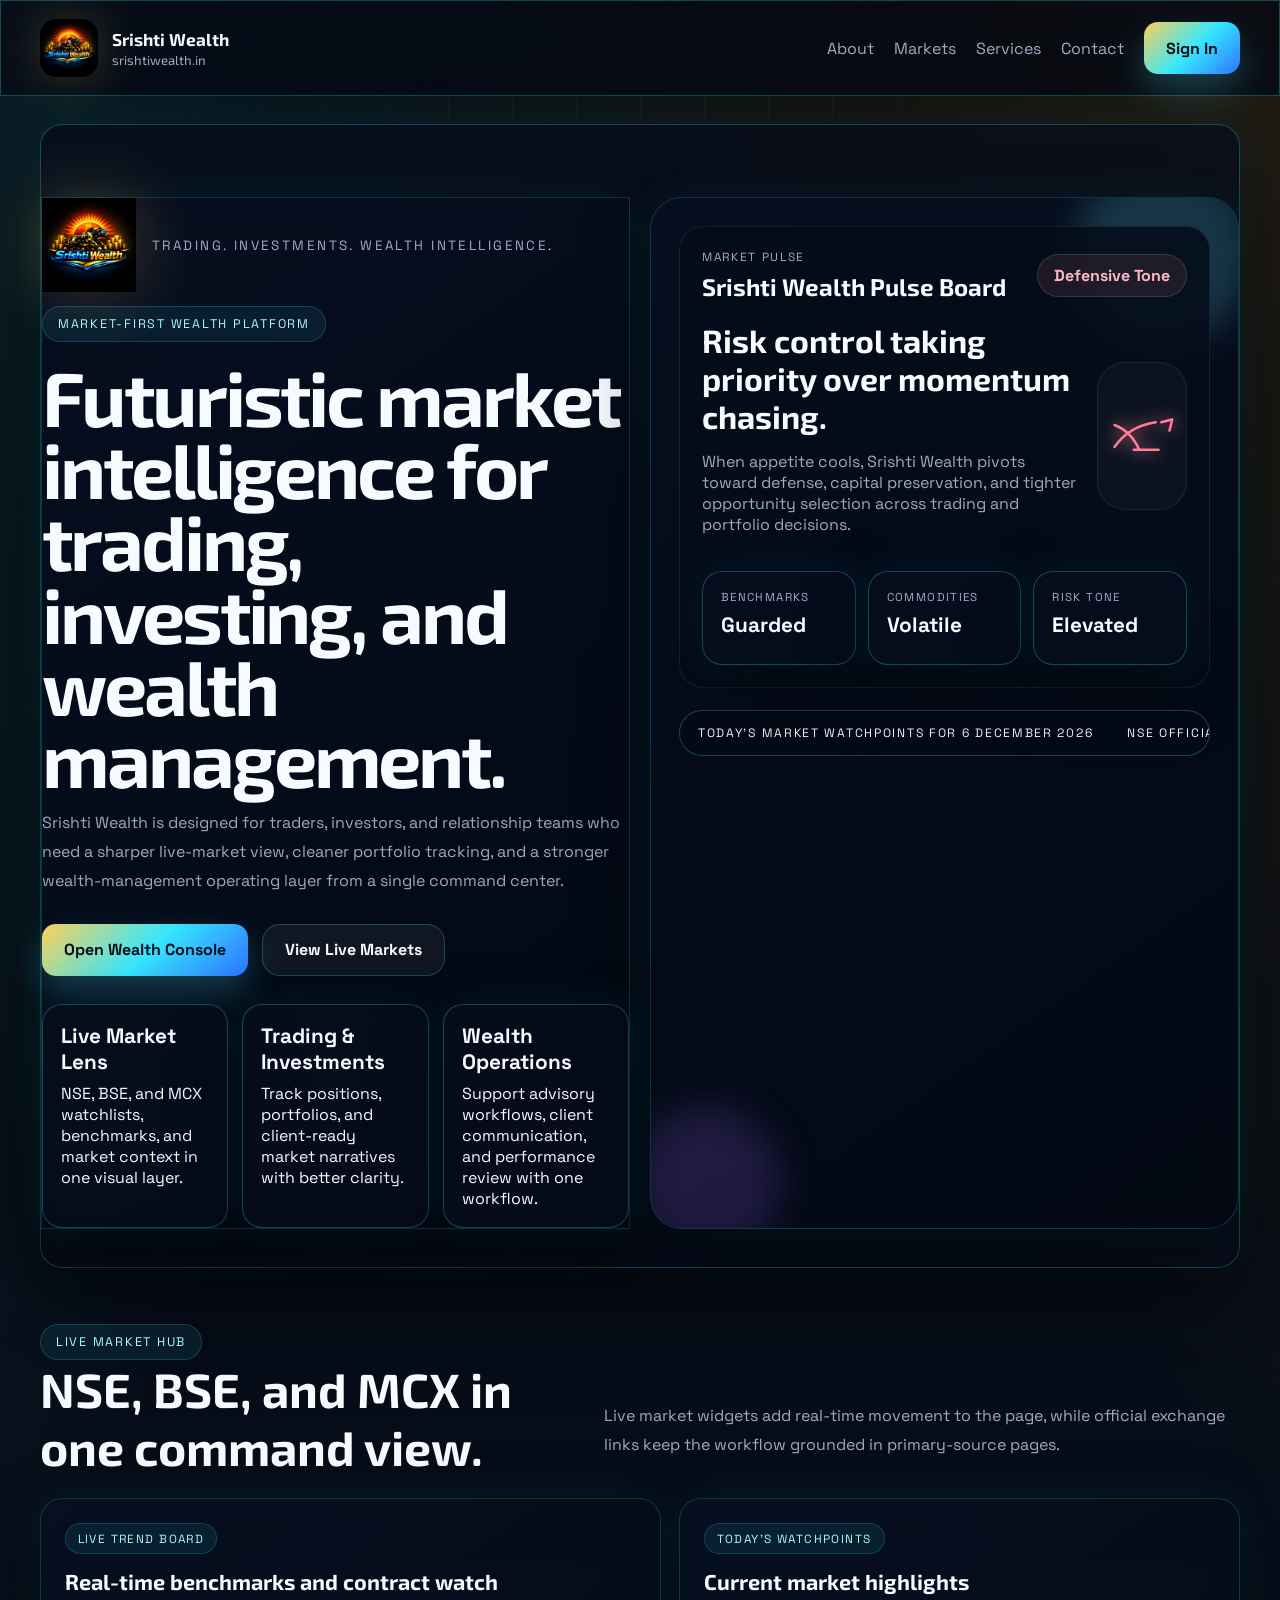
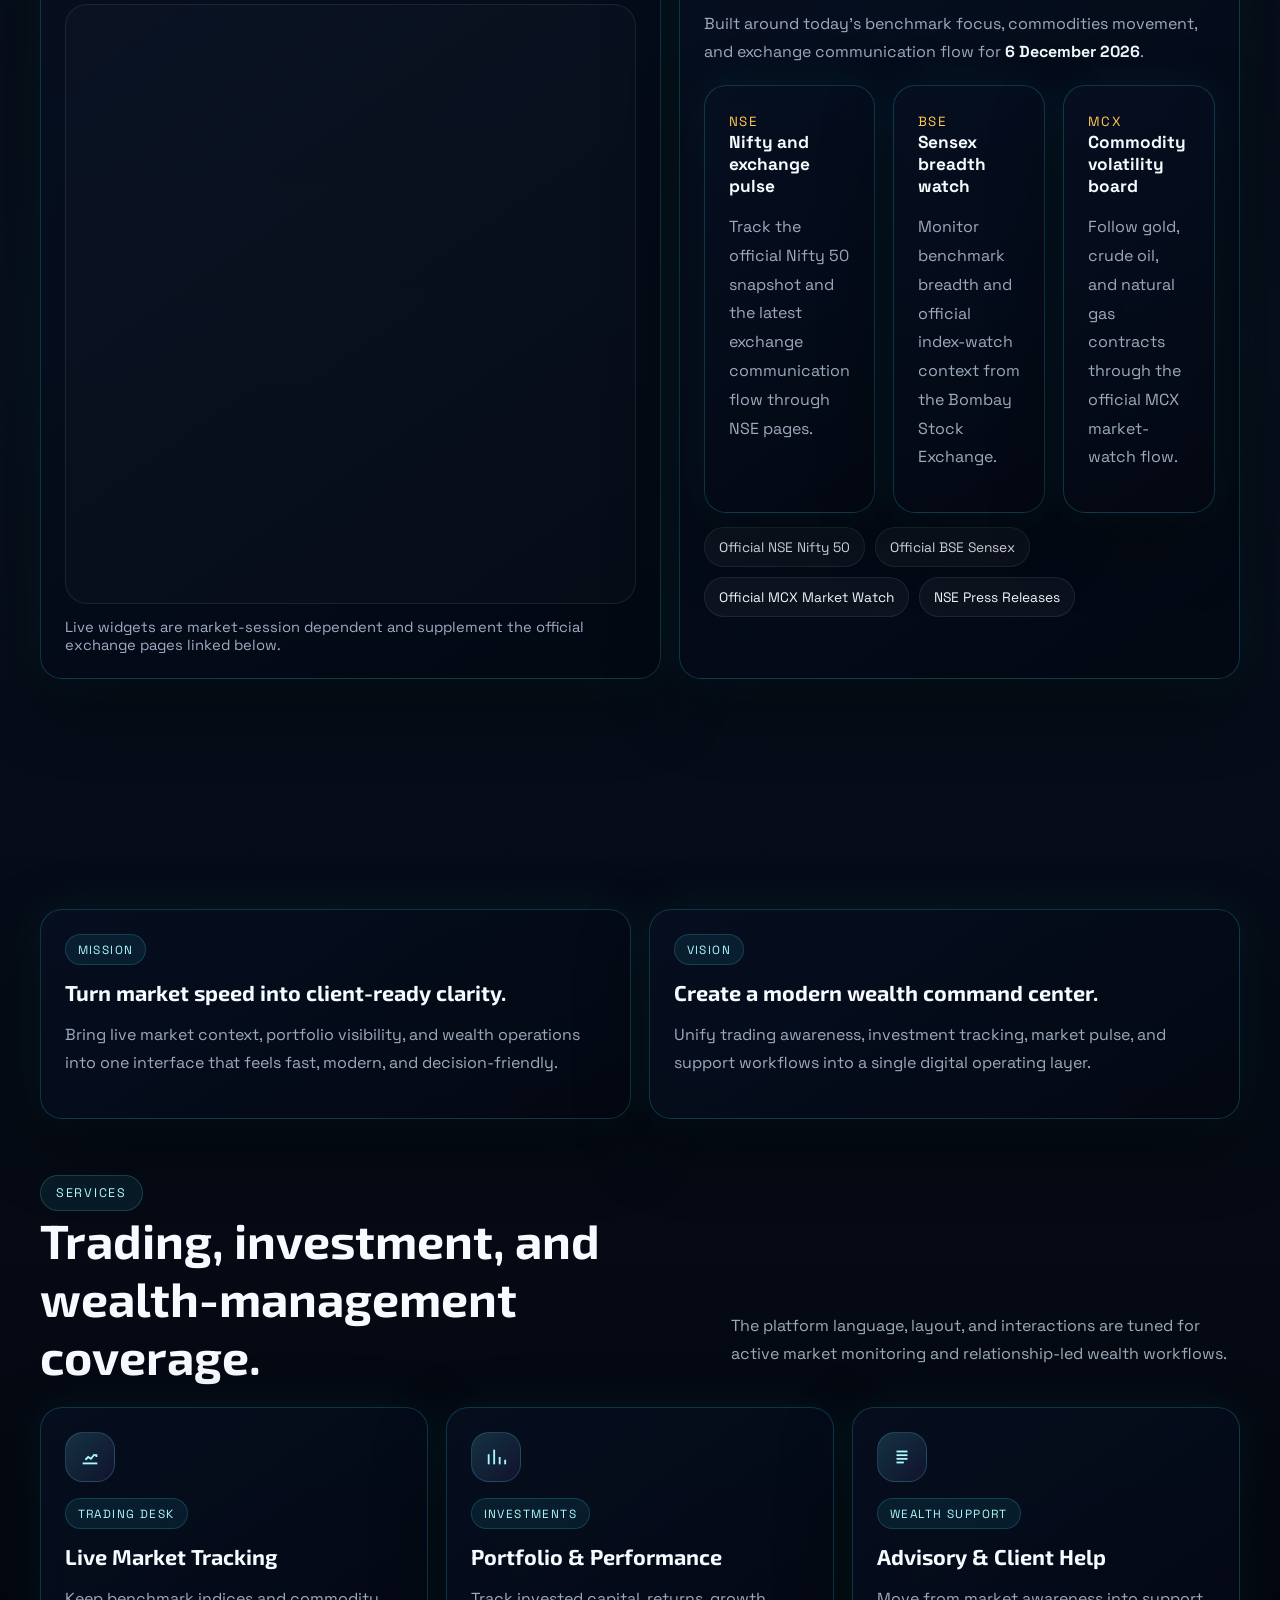
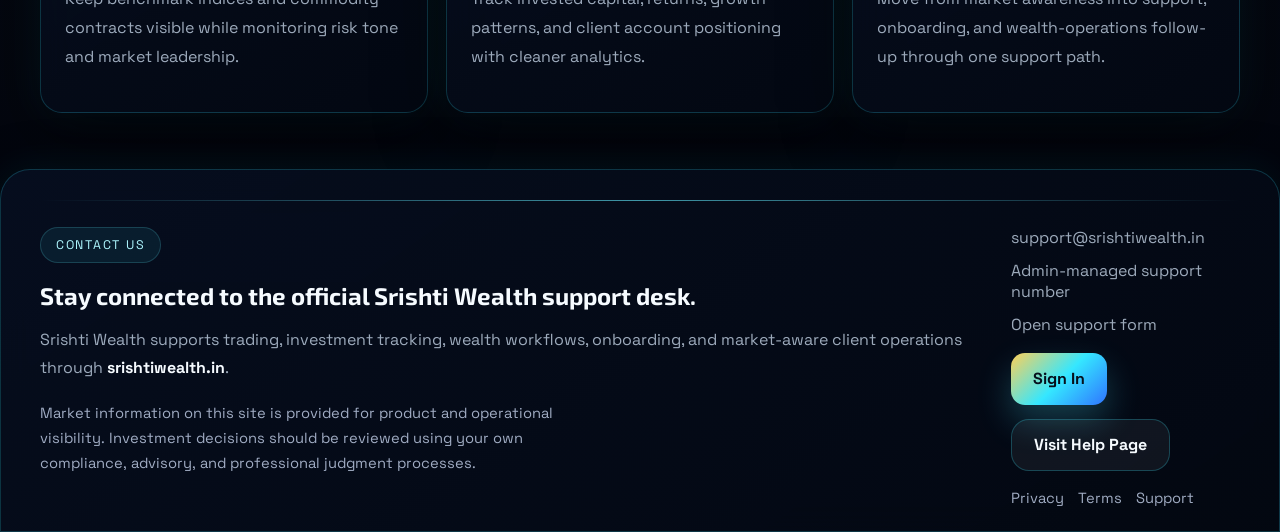
==== index.html @ 876394d6 "Add files via upload" ====
<!DOCTYPE html>
<html lang="en">
<head>
    <meta charset="UTF-8">
    <meta name="viewport" content="width=device-width, initial-scale=1.0">
    <title>Srishti Wealth | Trading, Investments & Live Market Intelligence</title>
    <meta name="description" content="Srishti Wealth brings trading, investment management, portfolio tracking, and live NSE, BSE, and MCX market intelligence into one futuristic wealth platform.">
    <meta name="keywords" content="Srishti Wealth, srishtiwealth.in, trading, investments, wealth management, live market tracking, NSE, BSE, MCX">
    <meta name="author" content="Srishti Wealth">
    <meta name="application-name" content="Srishti Wealth">
    <meta name="apple-mobile-web-app-title" content="Srishti Wealth">
    <meta name="mobile-web-app-capable" content="yes">
    <meta name="apple-mobile-web-app-capable" content="yes">
    <meta name="apple-mobile-web-app-status-bar-style" content="black-translucent">
    <meta name="theme-color" content="#081223">
    <meta name="robots" content="index, follow">
    <link rel="canonical" href="https://srishtiwealth.in/">
    <meta property="og:type" content="website">
    <meta property="og:title" content="Srishti Wealth | Trading, Investments & Live Market Intelligence">
    <meta property="og:description" content="Track live market momentum, manage wealth workflows, and stay close to trading opportunities with Srishti Wealth.">
    <meta property="og:url" content="https://srishtiwealth.in/">
    <meta property="og:site_name" content="Srishti Wealth">
    <meta property="og:image" content="https://srishtiwealth.in/srishti-wealth-logo.png">
    <meta name="twitter:card" content="summary_large_image">
    <meta name="twitter:title" content="Srishti Wealth | Trading, Investments & Live Market Intelligence">
    <meta name="twitter:description" content="A futuristic wealth platform for trading, investing, portfolio visibility, and live market awareness.">
    <meta name="twitter:image" content="https://srishtiwealth.in/srishti-wealth-logo.png">
    <link rel="icon" href="srishti-wealth-logo.png" type="image/png">
    <link rel="apple-touch-icon" href="icons/apple-touch-icon.png">
    <link rel="manifest" href="site.webmanifest">
    <script src="ui-preferences.js"></script>
    <script defer src="live-markets.js"></script>
    <script defer src="pwa.js"></script>
    <link rel="stylesheet" href="quantum-future.css">
    <link rel="preconnect" href="https://fonts.googleapis.com">
    <link rel="preconnect" href="https://fonts.gstatic.com" crossorigin>
    <link href="https://fonts.googleapis.com/css2?family=Exo+2:wght@500;700;800&family=Space+Grotesk:wght@400;500;700&display=swap" rel="stylesheet">
    <style>
        :root { --bg:#030711; --panel:rgba(8,18,36,.78); --panel-2:rgba(5,13,27,.88); --line:rgba(120,235,255,.2); --text:#f4f8ff; --muted:rgba(214,228,255,.74); --cyan:#58eeff; --violet:#8e63ff; --gold:#ffc857; --green:#71ffb5; --red:#ff7d96; --bg-grad-1:radial-gradient(circle at top left, rgba(88,238,255,.2), transparent 30%); --bg-grad-2:radial-gradient(circle at top right, rgba(142,99,255,.22), transparent 26%); --bg-grad-3:linear-gradient(180deg,#020611 0%,#071224 55%,#020611 100%); }
        :root[data-theme="light"] { --bg:#ebf2ff; --panel:rgba(255,255,255,.9); --panel-2:rgba(245,250,255,.95); --line:rgba(39,132,236,.18); --text:#0f2240; --muted:rgba(15,34,64,.72); --cyan:#1fa5ff; --violet:#5f49ff; --gold:#f5a500; --green:#1ea15f; --red:#e35d77; --bg-grad-1:radial-gradient(circle at top left, rgba(31,165,255,.18), transparent 30%); --bg-grad-2:radial-gradient(circle at top right, rgba(95,73,255,.16), transparent 26%); --bg-grad-3:linear-gradient(180deg,#f8fcff 0%,#ebf2ff 55%,#e4ecfb 100%); }
        * { box-sizing:border-box; }
        html { scroll-behavior:smooth; }
        body { margin:0; color:var(--text); font-family:"Space Grotesk",sans-serif; background:var(--bg-grad-1),var(--bg-grad-2),var(--bg-grad-3); }
        body::before { content:""; position:fixed; inset:0; pointer-events:none; background-image:linear-gradient(rgba(255,255,255,.03) 1px, transparent 1px),linear-gradient(90deg, rgba(255,255,255,.03) 1px, transparent 1px); background-size:64px 64px; mask-image:radial-gradient(circle at center, black 42%, transparent 100%); }
        a { color:inherit; text-decoration:none; }
        .shell { width:min(1200px, calc(100% - 48px)); margin:0 auto; }
        .topbar { position:sticky; top:0; z-index:30; background:rgba(5,11,22,.72); backdrop-filter:blur(18px); border-bottom:1px solid rgba(255,255,255,.06); }
        .topbar .shell, .hero, .head, .footer-wrap { display:flex; align-items:center; justify-content:space-between; gap:20px; }
        .topbar .shell { padding:18px 0; }
        .brand { display:flex; align-items:center; gap:14px; font-family:"Exo 2",sans-serif; }
        .brand-logo { width:58px; height:58px; object-fit:contain; filter:drop-shadow(0 0 24px rgba(255,190,80,.24)); }
        .brand-copy strong { display:block; font-size:1.08rem; }
        .brand-copy small { color:var(--muted); font-size:.82rem; }
        .nav { display:flex; align-items:center; gap:20px; color:var(--muted); }
        .nav a:hover { color:var(--text); }
        .signin, .primary, .secondary { display:inline-flex; align-items:center; justify-content:center; min-height:52px; padding:0 22px; border-radius:18px; font-weight:700; transition:.25s ease; }
        .signin, .primary { background:linear-gradient(135deg, var(--cyan), #7d9cff 52%, var(--violet)); color:#04111f; box-shadow:0 16px 36px rgba(99,236,255,.18); }
        .secondary { border:1px solid rgba(255,255,255,.12); background:rgba(255,255,255,.04); }
        .signin:hover, .primary:hover, .secondary:hover, .panel:hover, .service:hover, .market-card:hover { transform:translateY(-4px); }
        .hero { padding:72px 0 38px; align-items:stretch; }
        .copy, .visual, .panel, .service, .market-card, footer { border:1px solid var(--line); background:var(--panel); backdrop-filter:blur(16px); box-shadow:0 0 42px rgba(99,236,255,.08); }
        .copy { flex:1.05; background:none; border:none; box-shadow:none; }
        .hero-brand { display:flex; align-items:center; gap:16px; margin-bottom:14px; }
        .hero-brand img { width:94px; height:94px; object-fit:contain; filter:drop-shadow(0 0 30px rgba(255,190,80,.22)); }
        .hero-brand span { display:block; color:var(--muted); font-size:.84rem; letter-spacing:.18em; text-transform:uppercase; }
        .tag { display:inline-flex; padding:9px 15px; border-radius:999px; background:rgba(99,236,255,.1); border:1px solid rgba(99,236,255,.18); color:#9af7ff; font-size:.78rem; letter-spacing:.14em; text-transform:uppercase; }
        h1, h2, h3 { font-family:"Exo 2",sans-serif; margin:0; }
        h1 { margin-top:18px; font-size:clamp(3rem, 6vw, 5.1rem); line-height:.94; letter-spacing:-.04em; }
        .copy p, .head p, .panel p, .service p, .market-card p, .contact p { color:var(--muted); line-height:1.8; }
        .actions { display:flex; gap:14px; flex-wrap:wrap; margin:28px 0; }
        .stats { display:grid; grid-template-columns:repeat(3,1fr); gap:14px; }
        .stat, .pulse-stat { padding:18px; border-radius:20px; background:rgba(255,255,255,.04); border:1px solid rgba(255,255,255,.08); }
        .stat strong, .pulse-stat strong { display:block; margin-bottom:8px; font-size:1.3rem; }
        .visual { flex:.95; border-radius:32px; padding:28px; position:relative; overflow:hidden; }
        .visual::before, .visual::after { content:""; position:absolute; border-radius:50%; filter:blur(18px); }
        .visual::before { width:180px; height:180px; background:rgba(99,236,255,.18); top:-36px; right:-16px; }
        .visual::after { width:150px; height:150px; background:rgba(154,99,255,.18); bottom:-28px; left:-20px; }
        .pulse-box { position:relative; z-index:1; padding:22px; border-radius:24px; background:var(--panel-2); border:1px solid rgba(255,255,255,.08); }
        .pulse-top, .pulse-core { display:flex; justify-content:space-between; gap:16px; align-items:center; }
        .pulse-label { color:var(--muted); font-size:.74rem; letter-spacing:.14em; text-transform:uppercase; }
        .pulse-badge { min-width:150px; text-align:center; padding:10px 14px; border-radius:999px; font-weight:700; border:1px solid rgba(255,255,255,.12); }
        .pulse-badge.bullish { color:#b9ffd8; background:rgba(113,255,181,.1); }
        .pulse-badge.bearish { color:#ffb8c5; background:rgba(255,125,150,.1); }
        .pulse-icon { width:148px; height:148px; border-radius:28px; display:grid; place-items:center; background:rgba(255,255,255,.03); border:1px solid rgba(255,255,255,.08); }
        .pulse-icon svg { width:88px; height:88px; fill:none; stroke:currentColor; stroke-width:1.8; stroke-linecap:round; stroke-linejoin:round; filter:drop-shadow(0 0 8px currentColor); }
        .pulse-stats { display:grid; grid-template-columns:repeat(3,1fr); gap:12px; margin-top:20px; }
        .pulse-stat small { display:block; margin-bottom:8px; color:var(--muted); font-size:.72rem; letter-spacing:.12em; text-transform:uppercase; }
        .ticker-ribbon { margin-top:22px; overflow:hidden; border-radius:999px; border:1px solid rgba(255,255,255,.08); background:rgba(255,255,255,.03); }
        .ticker-track { display:flex; gap:34px; width:max-content; padding:14px 18px; animation:ticker 28s linear infinite; color:rgba(226,235,255,.82); font-size:.76rem; letter-spacing:.14em; text-transform:uppercase; }
        @keyframes ticker { from { transform:translateX(0); } to { transform:translateX(-50%); } }
        section { padding:28px 0; }
        .head { align-items:end; margin-bottom:22px; }
        .head h2 { font-size:clamp(2rem, 3.8vw, 3rem); }
        .about, .services, .market-grid, .watch-grid { display:grid; gap:18px; }
        .about { grid-template-columns:1fr 1fr; }
        .services { grid-template-columns:repeat(3,1fr); }
        .market-grid { grid-template-columns:1.05fr .95fr; }
        .watch-grid { grid-template-columns:repeat(3,1fr); margin-top:18px; }
        .panel, .service, .market-card { padding:24px; border-radius:24px; transition:.25s ease; }
        .panel span, .service span, .market-card span { display:inline-flex; padding:7px 12px; border-radius:999px; background:rgba(99,236,255,.08); color:#9af7ff; font-size:.74rem; letter-spacing:.12em; text-transform:uppercase; }
        .panel h3, .service h3, .market-card h3 { margin:14px 0 10px; font-size:1.35rem; }
        .service-icon { width:50px; height:50px; border-radius:18px; display:grid; place-items:center; background:linear-gradient(135deg, rgba(99,236,255,.16), rgba(154,99,255,.08)); border:1px solid rgba(99,236,255,.18); margin-bottom:16px; }
        .service-icon svg { width:22px; height:22px; fill:none; stroke:#abfaff; stroke-width:2; }
        .market-links { display:flex; flex-wrap:wrap; gap:10px; margin-top:14px; }
        .market-links a { padding:10px 14px; border-radius:999px; background:rgba(255,255,255,.04); border:1px solid rgba(255,255,255,.08); color:var(--text); font-size:.86rem; }
        .market-board { min-height:540px; }
        .tv-widget-shell { border-radius:22px; overflow:hidden; border:1px solid rgba(255,255,255,.08); background:rgba(255,255,255,.02); }
        .market-note { margin-top:14px; color:var(--muted); font-size:.92rem; }
        .watch-card strong { display:block; font-size:1.08rem; margin-bottom:6px; }
        .watch-card small { color:var(--gold); letter-spacing:.12em; text-transform:uppercase; }
        footer { margin-top:28px; padding:30px 0 24px; border-radius:30px 30px 0 0; background:linear-gradient(180deg, rgba(11,20,38,.92), rgba(5,11,22,.96)); }
        .line { height:1px; margin-bottom:26px; background:linear-gradient(90deg, transparent, rgba(99,236,255,.62), transparent); }
        .footer-wrap { align-items:flex-start; }
        .contact-links { display:grid; gap:12px; color:var(--muted); }
        .contact-links a:hover { color:var(--text); }
        .foot-actions { display:flex; gap:14px; flex-wrap:wrap; margin-top:18px; }
        .legal-links { display:flex; flex-wrap:wrap; gap:14px; margin-top:18px; color:var(--muted); font-size:.92rem; }
        .legal-links a:hover { color:var(--text); }
        .footer-note { margin-top:18px; max-width:540px; color:var(--muted); font-size:.92rem; line-height:1.7; }
        .reveal { opacity:0; transform:translateY(24px); transition:opacity .7s ease, transform .7s ease; }
        .reveal.visible { opacity:1; transform:translateY(0); }
        @media (max-width: 1080px) { .hero, .about, .services, .market-grid, .watch-grid, .footer-wrap { display:grid; grid-template-columns:1fr; } .head, .topbar .shell { flex-direction:column; align-items:flex-start; } }
        @media (max-width: 760px) { .shell { width:min(100% - 28px, 1200px); } .nav { display:none; } .stats, .pulse-stats { grid-template-columns:1fr; } .pulse-core { flex-direction:column; align-items:flex-start; } }
    </style>
</head>
<body>
    <header class="topbar">
        <div class="shell">
            <a class="brand" href="#top"><img class="brand-logo" src="srishti-wealth-logo.png" alt="Srishti Wealth logo"><div class="brand-copy"><strong>Srishti Wealth</strong><small>srishtiwealth.in</small></div></a>
            <nav class="nav">
                <a href="#about">About</a>
                <a href="#markets">Markets</a>
                <a href="#services">Services</a>
                <a href="#contact">Contact</a>
                <a class="signin" href="signin.html">Sign In</a>
            </nav>
        </div>
    </header>

    <main id="top">
        <section>
            <div class="shell hero">
                <div class="copy reveal">
                    <div class="hero-brand">
                        <img src="srishti-wealth-logo.png" alt="Srishti Wealth brand mark">
                        <span>Trading. Investments. Wealth Intelligence.</span>
                    </div>
                    <span class="tag">Market-first Wealth Platform</span>
                    <h1>Futuristic market intelligence for trading, investing, and wealth management.</h1>
                    <p>Srishti Wealth is designed for traders, investors, and relationship teams who need a sharper live-market view, cleaner portfolio tracking, and a stronger wealth-management operating layer from a single command center.</p>
                    <div class="actions">
                        <a class="primary" href="signin.html">Open Wealth Console</a>
                        <a class="secondary" href="#markets">View Live Markets</a>
                    </div>
                    <div class="stats">
                        <div class="stat"><strong>Live Market Lens</strong><span>NSE, BSE, and MCX watchlists, benchmarks, and market context in one visual layer.</span></div>
                        <div class="stat"><strong>Trading & Investments</strong><span>Track positions, portfolios, and client-ready market narratives with better clarity.</span></div>
                        <div class="stat"><strong>Wealth Operations</strong><span>Support advisory workflows, client communication, and performance review with one workflow.</span></div>
                    </div>
                </div>

                <div class="visual reveal">
                    <div class="pulse-box">
                        <div class="pulse-top">
                            <div>
                                <div class="pulse-label">Market Pulse</div>
                                <h2 style="margin-top:8px;">Srishti Wealth Pulse Board</h2>
                            </div>
                            <div id="pulse-badge" class="pulse-badge bullish">Bullish Bias</div>
                        </div>
                        <div class="pulse-core" style="margin-top:20px;">
                            <div>
                                <h2 id="pulse-title" style="font-size:2rem; margin-bottom:12px;">Momentum expanding across benchmark risk assets.</h2>
                                <p id="pulse-text">Srishti Wealth highlights constructive market tone when benchmark participation broadens, sector strength improves, and commodity leadership remains supportive.</p>
                            </div>
                            <div id="pulse-icon" class="pulse-icon" style="color:var(--green);">
                                <svg viewBox="0 0 64 64"><path d="M10 42c6-12 12-18 22-18 7 0 13 3 22 11"></path><path d="M14 44h8l6-8 8 4 8-12 6 4"></path><path d="M46 22h8v8"></path></svg>
                            </div>
                        </div>
                        <div class="pulse-stats">
                            <div class="pulse-stat"><small>Benchmarks</small><strong id="pulse-bench">Tracking</strong></div>
                            <div class="pulse-stat"><small>Commodities</small><strong id="pulse-commodities">Active</strong></div>
                            <div class="pulse-stat"><small>Risk Tone</small><strong id="pulse-risk">Measured</strong></div>
                        </div>
                    </div>
                    <div class="ticker-ribbon"><div class="ticker-track" id="highlights-track"></div></div>
                </div>
            </div>
        </section>

        <section id="markets">
            <div class="shell">
                <div class="head reveal">
                    <div><span class="tag">Live Market Hub</span><h2>NSE, BSE, and MCX in one command view.</h2></div>
                    <p>Live market widgets add real-time movement to the page, while official exchange links keep the workflow grounded in primary-source pages.</p>
                </div>
                <div class="market-grid">
                    <div class="panel market-board reveal">
                        <span>Live Trend Board</span>
                        <h3>Real-time benchmarks and contract watch</h3>
                        <div class="tv-widget-shell">
                            <div class="tradingview-widget-container" data-live-market-overview></div>
                        </div>
                        <div class="market-note">Live widgets are market-session dependent and supplement the official exchange pages linked below.</div>
                    </div>
                    <div class="panel reveal">
                        <span>Today’s Watchpoints</span>
                        <h3 id="today-watch-title">Current market highlights</h3>
                        <p>Built around today’s benchmark focus, commodities movement, and exchange communication flow for <strong id="market-date">today</strong>.</p>
                        <div class="watch-grid">
                            <div class="market-card watch-card">
                                <small>NSE</small>
                                <strong>Nifty and exchange pulse</strong>
                                <p>Track the official Nifty 50 snapshot and the latest exchange communication flow through NSE pages.</p>
                            </div>
                            <div class="market-card watch-card">
                                <small>BSE</small>
                                <strong>Sensex breadth watch</strong>
                                <p>Monitor benchmark breadth and official index-watch context from the Bombay Stock Exchange.</p>
                            </div>
                            <div class="market-card watch-card">
                                <small>MCX</small>
                                <strong>Commodity volatility board</strong>
                                <p>Follow gold, crude oil, and natural gas contracts through the official MCX market-watch flow.</p>
                            </div>
                        </div>
                        <div class="market-links">
                            <a href="https://www.nseindia.com/products-services/indices-nifty50-index" target="_blank" rel="noopener">Official NSE Nifty 50</a>
                            <a href="https://m.bseindia.com/IndicesView_New.aspx/Sensex.aspx" target="_blank" rel="noopener">Official BSE Sensex</a>
                            <a href="https://www.mcxindia.com/market-data/market-watch" target="_blank" rel="noopener">Official MCX Market Watch</a>
                            <a href="https://www.nseindia.com/resources/exchange-communication-press-releases" target="_blank" rel="noopener">NSE Press Releases</a>
                        </div>
                    </div>
                </div>
            </div>
        </section>

        <section id="about">
            <div class="shell">
                <div class="head reveal">
                    <div><span class="tag">About Srishti Wealth</span><h2>Built for active markets and long-term wealth discipline.</h2></div>
                    <p>Srishti Wealth is positioned around trading visibility, investment decision support, and a stronger wealth-management client workflow.</p>
                </div>
                <div class="about">
                    <div class="panel reveal"><span>Mission</span><h3>Turn market speed into client-ready clarity.</h3><p>Bring live market context, portfolio visibility, and wealth operations into one interface that feels fast, modern, and decision-friendly.</p></div>
                    <div class="panel reveal"><span>Vision</span><h3>Create a modern wealth command center.</h3><p>Unify trading awareness, investment tracking, market pulse, and support workflows into a single digital operating layer.</p></div>
                </div>
            </div>
        </section>

        <section id="services">
            <div class="shell">
                <div class="head reveal">
                    <div><span class="tag">Services</span><h2>Trading, investment, and wealth-management coverage.</h2></div>
                    <p>The platform language, layout, and interactions are tuned for active market monitoring and relationship-led wealth workflows.</p>
                </div>
                <div class="services">
                    <div class="service reveal"><div class="service-icon"><svg viewBox="0 0 24 24"><path d="M4 19h16"></path><path d="M7 15l3-3 3 2 4-5"></path><path d="M17 10h2v2"></path></svg></div><span>Trading Desk</span><h3>Live Market Tracking</h3><p>Keep benchmark indices and commodity contracts visible while monitoring risk tone and market leadership.</p></div>
                    <div class="service reveal"><div class="service-icon"><svg viewBox="0 0 24 24"><path d="M4 20V9"></path><path d="M10 20V4"></path><path d="M16 20v-8"></path><path d="M22 20v-5"></path></svg></div><span>Investments</span><h3>Portfolio & Performance</h3><p>Track invested capital, returns, growth patterns, and client account positioning with cleaner analytics.</p></div>
                    <a class="service reveal" href="support.html"><div class="service-icon"><svg viewBox="0 0 24 24"><path d="M6 18h8"></path><path d="M6 14h12"></path><path d="M6 10h12"></path><path d="M6 6h12"></path></svg></div><span>Wealth Support</span><h3>Advisory & Client Help</h3><p>Move from market awareness into support, onboarding, and wealth-operations follow-up through one support path.</p></a>
                </div>
            </div>
        </section>
    </main>

    <footer id="contact">
        <div class="shell">
            <div class="line"></div>
            <div class="footer-wrap reveal">
                <div class="contact">
                    <span class="tag">Contact Us</span>
                    <h2 style="margin:18px 0 12px;">Stay connected to the official Srishti Wealth support desk.</h2>
                    <p>Srishti Wealth supports trading, investment tracking, wealth workflows, onboarding, and market-aware client operations through <strong>srishtiwealth.in</strong>.</p>
                    <div class="footer-note">Market information on this site is provided for product and operational visibility. Investment decisions should be reviewed using your own compliance, advisory, and professional judgment processes.</div>
                </div>
                <div>
                    <div class="contact-links">
                        <a data-contact-email href="mailto:support@srishtiwealth.in">support@srishtiwealth.in</a>
                        <a data-contact-phone href="#">Admin-managed support number</a>
                        <a href="support.html#help-form">Open support form</a>
                    </div>
                    <div class="foot-actions">
                        <a class="primary" href="signin.html">Sign In</a>
                        <a class="secondary" href="support.html">Visit Help Page</a>
                    </div>
                    <div class="legal-links">
                        <a href="privacy.html">Privacy</a>
                        <a href="terms.html">Terms</a>
                        <a href="support.html">Support</a>
                    </div>
                </div>
            </div>
        </div>
    </footer>

    <script>
        const pulseStates = [
            { mode:"bullish", badge:"Bullish Bias", title:"Momentum expanding across benchmark risk assets.", text:"Srishti Wealth highlights constructive market tone when benchmark participation broadens, sector strength improves, and commodity leadership remains supportive.", bench:"Tracking", commodities:"Active", risk:"Measured", color:"#71ffb5", icon:'<svg viewBox="0 0 64 64"><path d="M10 42c6-12 12-18 22-18 7 0 13 3 22 11"></path><path d="M14 44h8l6-8 8 4 8-12 6 4"></path><path d="M46 22h8v8"></path></svg>' },
            { mode:"bearish", badge:"Defensive Tone", title:"Risk control taking priority over momentum chasing.", text:"When appetite cools, Srishti Wealth pivots toward defense, capital preservation, and tighter opportunity selection across trading and portfolio decisions.", bench:"Guarded", commodities:"Volatile", risk:"Elevated", color:"#ff7d96", icon:'<svg viewBox="0 0 64 64"><path d="M12 24c8 3 14 9 18 18"></path><path d="M12 40c7-10 16-16 30-18"></path><path d="M46 22l8-2-2 8"></path><path d="M26 42h18"></path></svg>' }
        ];
        const scrollingHighlights = [
            "Today's market watchpoints for " + new Date().toLocaleDateString("en-IN", { day:"numeric", month:"long", year:"numeric" }),
            "NSE official pages continue to surface live Nifty benchmark context during market hours",
            "NSE investor-relations announcements list includes the board-meeting outcome dated 5 May 2026",
            "BSE official Sensex index-watch pages remain a core breadth and benchmark reference",
            "MCX Market Watch remains the official source path for gold, crude oil, natural gas, and metals contracts",
            "TradingView market widgets on this page add live movement while official links keep research anchored"
        ];

        let currentPulse = 0;
        function renderPulse() {
            const pulse = pulseStates[currentPulse];
            document.getElementById("pulse-badge").className = `pulse-badge ${pulse.mode}`;
            document.getElementById("pulse-badge").textContent = pulse.badge;
            document.getElementById("pulse-title").textContent = pulse.title;
            document.getElementById("pulse-text").textContent = pulse.text;
            document.getElementById("pulse-bench").textContent = pulse.bench;
            document.getElementById("pulse-commodities").textContent = pulse.commodities;
            document.getElementById("pulse-risk").textContent = pulse.risk;
            const icon = document.getElementById("pulse-icon");
            icon.style.color = pulse.color;
            icon.innerHTML = pulse.icon;
        }

        document.getElementById("market-date").textContent = new Date().toLocaleDateString("en-IN", {
            day: "numeric",
            month: "long",
            year: "numeric"
        });
        document.getElementById("highlights-track").innerHTML = [...scrollingHighlights, ...scrollingHighlights].map((item) => `<span>${item}</span>`).join("");

        renderPulse();
        setInterval(() => {
            currentPulse = (currentPulse + 1) % pulseStates.length;
            renderPulse();
        }, 4800);

        const observer = new IntersectionObserver((entries) => {
            entries.forEach((entry) => {
                if (entry.isIntersecting) {
                    entry.target.classList.add("visible");
                }
            });
        }, { threshold: 0.18 });

        document.querySelectorAll(".reveal").forEach((node) => observer.observe(node));
    </script>
</body>
</html>
---- quantum-future.css ----
:root {
    --q-bg: #03050d;
    --q-bg-2: #090f1f;
    --q-surface: rgba(10, 18, 40, 0.7);
    --q-surface-strong: rgba(8, 15, 32, 0.9);
    --q-border: rgba(119, 245, 255, 0.24);
    --q-border-soft: rgba(119, 245, 255, 0.12);
    --q-text: #f1f7ff;
    --q-muted: rgba(205, 222, 255, 0.74);
    --q-cyan: #57f3ff;
    --q-indigo: #7a86ff;
    --q-violet: #9e63ff;
    --q-success: #6bffb8;
    --q-danger: #ff8ea5;
    --q-shadow: 0 30px 80px rgba(8, 14, 30, 0.5);
}

:root[data-theme="light"] {
    --q-bg: #eef4ff;
    --q-bg-2: #e4ecff;
    --q-surface: rgba(255, 255, 255, 0.78);
    --q-surface-strong: rgba(255, 255, 255, 0.93);
    --q-border: rgba(76, 145, 255, 0.24);
    --q-border-soft: rgba(76, 145, 255, 0.14);
    --q-text: #0f2240;
    --q-muted: rgba(19, 38, 73, 0.68);
    --q-cyan: #129dff;
    --q-indigo: #3f66ff;
    --q-violet: #7d4dff;
    --q-success: #12995f;
    --q-danger: #cf4766;
    --q-shadow: 0 24px 60px rgba(31, 79, 154, 0.16);
}

html,
body {
    background:
        radial-gradient(circle at 12% -10%, rgba(84, 243, 255, 0.23), transparent 34%),
        radial-gradient(circle at 86% 0%, rgba(158, 99, 255, 0.18), transparent 28%),
        linear-gradient(180deg, var(--q-bg) 0%, var(--q-bg-2) 100%) !important;
    color: var(--q-text) !important;
}

body {
    font-family: "Space Grotesk", "Segoe UI", sans-serif !important;
}

body::before {
    content: "";
    position: fixed;
    inset: 0;
    pointer-events: none;
    background-image:
        linear-gradient(rgba(255, 255, 255, 0.04) 1px, transparent 1px),
        linear-gradient(90deg, rgba(255, 255, 255, 0.04) 1px, transparent 1px);
    background-size: 58px 58px;
    mask-image: radial-gradient(circle at center, black 40%, transparent 100%);
}

.container,
.card,
.panel,
.page-header,
.metric,
.chart-container,
.modal-content,
.brand-panel,
.auth-container,
.hero,
.service,
.market-card,
.copy,
.visual,
.stat,
.pulse-stat,
.signal-card,
.settings-row,
.settings-form input,
.settings-form select,
.settings-form textarea {
    border: 1px solid var(--q-border) !important;
    background: var(--q-surface) !important;
    backdrop-filter: blur(16px);
    box-shadow: var(--q-shadow) !important;
}

.sidebar {
    background: linear-gradient(180deg, rgba(7, 15, 35, 0.96) 0%, rgba(4, 11, 25, 0.98) 100%) !important;
    border-right: 1px solid var(--q-border-soft);
}

.sidebar-brand {
    border-bottom: 1px solid var(--q-border) !important;
}

.sidebar-brand-logo {
    width: 74px !important;
    height: 74px !important;
    object-fit: contain;
    filter: drop-shadow(0 0 22px rgba(255, 197, 96, 0.18));
}

.sidebar-menu a {
    border-radius: 0 999px 999px 0;
    margin-right: 10px;
}

.sidebar-menu a:hover,
.sidebar-menu a.active {
    background: linear-gradient(90deg, rgba(87, 243, 255, 0.14), rgba(158, 99, 255, 0.09)) !important;
    color: var(--q-text) !important;
    border-left-color: var(--q-cyan) !important;
}

h1,
h2,
h3,
h4,
strong,
th,
td,
label,
p,
span {
    color: var(--q-text);
}

p,
.page-header p,
.card p,
.toggle-link,
.summary-row,
.settings-value,
.contact-links,
.legal-note {
    color: var(--q-muted) !important;
}

.btn,
button,
.signin,
.primary,
.btn-primary,
.btn-success {
    background: linear-gradient(135deg, var(--q-cyan), var(--q-indigo) 52%, var(--q-violet)) !important;
    color: #05111f !important;
    border: none !important;
    border-radius: 14px !important;
    box-shadow: 0 16px 34px rgba(76, 230, 255, 0.24) !important;
}

.btn-secondary,
.secondary {
    background: rgba(255, 255, 255, 0.06) !important;
    color: var(--q-text) !important;
    border: 1px solid var(--q-border) !important;
}

.btn-danger {
    background: linear-gradient(135deg, var(--q-danger), #ffb06b) !important;
    color: #2d0c16 !important;
}

input,
select,
textarea,
.form-group input,
.form-group select {
    background: rgba(255, 255, 255, 0.04) !important;
    color: var(--q-text) !important;
    border: 1px solid var(--q-border) !important;
    border-radius: 12px !important;
}

input::placeholder,
textarea::placeholder {
    color: var(--q-muted) !important;
}

table,
.investments-table,
.customers-table {
    background: transparent !important;
}

thead {
    background: linear-gradient(135deg, rgba(18, 37, 69, 0.95), rgba(28, 61, 108, 0.95)) !important;
}

tbody tr:hover {
    background: rgba(87, 243, 255, 0.08) !important;
}

.topbar,
.market-ribbon,
.ticker-ribbon,
.market-ribbon-track {
    background: var(--q-surface-strong) !important;
    border: 1px solid var(--q-border) !important;
}

.card,
.panel,
.service,
.market-card,
.metric,
.page-header,
.modal-content,
.hero,
.brand-panel,
.auth-container {
    border-radius: 22px !important;
}

.service:hover,
.market-card:hover,
.card:hover,
.panel:hover,
.metric:hover,
.btn:hover,
button:hover {
    transform: translateY(-3px);
}

/* Srishti Wealth 2026 identity refresh */
:root {
    --q-bg: #03040a;
    --q-bg-2: #07101d;
    --q-surface: rgba(7, 14, 28, 0.76);
    --q-surface-strong: rgba(5, 11, 24, 0.94);
    --q-border: rgba(63, 225, 255, 0.28);
    --q-border-soft: rgba(255, 207, 84, 0.16);
    --q-text: #f6fbff;
    --q-muted: rgba(210, 226, 245, 0.74);
    --q-cyan: #35e7ff;
    --q-blue: #2f74ff;
    --q-violet: #9d4dff;
    --q-gold: #ffd057;
    --q-success: #3effb0;
    --q-danger: #ff5f85;
    --q-shadow: 0 26px 70px rgba(0, 0, 0, 0.48), 0 0 42px rgba(53, 231, 255, 0.08);
}

:root[data-theme="light"] {
    --q-bg: #f4f8ff;
    --q-bg-2: #eaf1ff;
    --q-surface: rgba(255, 255, 255, 0.84);
    --q-surface-strong: rgba(255, 255, 255, 0.96);
    --q-border: rgba(32, 145, 235, 0.24);
    --q-border-soft: rgba(218, 152, 18, 0.2);
    --q-text: #07172b;
    --q-muted: rgba(7, 23, 43, 0.68);
    --q-cyan: #0c9fff;
    --q-blue: #245bdb;
    --q-violet: #7139e8;
    --q-gold: #d99b10;
    --q-success: #078a55;
    --q-danger: #c73c62;
    --q-shadow: 0 24px 58px rgba(24, 74, 138, 0.15);
}

html,
body {
    background:
        linear-gradient(120deg, rgba(53, 231, 255, 0.12), transparent 28%),
        linear-gradient(235deg, rgba(255, 208, 87, 0.12), transparent 28%),
        linear-gradient(180deg, var(--q-bg) 0%, var(--q-bg-2) 52%, #02030a 100%) !important;
}

body::after {
    content: "";
    position: fixed;
    inset: 0;
    pointer-events: none;
    background:
        linear-gradient(90deg, rgba(53, 231, 255, 0.05), transparent 18%, transparent 82%, rgba(255, 208, 87, 0.04)),
        repeating-linear-gradient(90deg, rgba(255, 255, 255, 0.025) 0 1px, transparent 1px 110px);
    opacity: 0.85;
    z-index: -1;
}

.brand-logo,
.brand-panel img,
.auth-brand img,
.support-brand img,
.pwa-overlay-logo,
.pwa-install-button img {
    object-fit: contain;
    filter: drop-shadow(0 0 18px rgba(255, 208, 87, 0.22)) drop-shadow(0 0 28px rgba(53, 231, 255, 0.14));
}

.brand-logo {
    border-radius: 16px;
}

.brand-panel img,
.auth-brand img,
.support-brand img {
    background: linear-gradient(145deg, rgba(255, 255, 255, 0.08), rgba(53, 231, 255, 0.04));
    border: 1px solid rgba(255, 208, 87, 0.18);
}

.topbar {
    background: rgba(3, 8, 18, 0.72) !important;
    border-bottom: 1px solid rgba(53, 231, 255, 0.18);
}

.hero {
    min-height: 82vh;
    align-items: center;
}

.copy,
.visual,
.panel,
.service,
.market-card,
footer {
    background:
        linear-gradient(145deg, rgba(7, 16, 34, 0.82), rgba(3, 8, 18, 0.92)) !important;
    border-color: rgba(53, 231, 255, 0.2) !important;
    box-shadow: var(--q-shadow) !important;
}

.copy::before,
.visual::before,
.panel::before,
.service::before,
.market-card::before {
    background: linear-gradient(90deg, var(--q-cyan), var(--q-gold), var(--q-violet));
}

.tag,
.panel span,
.service span,
.market-card span {
    background: rgba(53, 231, 255, 0.08) !important;
    border: 1px solid rgba(53, 231, 255, 0.18);
    color: #aef7ff !important;
}

.primary,
.signin,
.btn,
button {
    background: linear-gradient(135deg, var(--q-gold), var(--q-cyan) 52%, var(--q-blue)) !important;
    color: #06101c !important;
}

.secondary,
.btn-secondary {
    background: rgba(255, 255, 255, 0.055) !important;
    border: 1px solid rgba(53, 231, 255, 0.24) !important;
    color: var(--q-text) !important;
}

.market-board,
.tv-widget-shell {
    min-height: 600px;
}

.tv-widget-shell {
    border-radius: 18px;
    overflow: hidden;
    border: 1px solid rgba(53, 231, 255, 0.18);
    background: rgba(0, 0, 0, 0.18);
}

.tradingview-widget-container,
.tradingview-widget-container__widget {
    min-height: 560px;
}

.live-market-strip {
    min-height: 74px;
    border: 1px solid rgba(53, 231, 255, 0.18);
    border-radius: 16px;
    overflow: hidden;
    background: rgba(0, 0, 0, 0.18);
}

.live-market-fallback {
    display: grid;
    gap: 10px;
    min-height: 100%;
    place-items: center;
    padding: 24px;
    text-align: center;
    color: var(--q-text);
}

.live-market-fallback.compact {
    grid-template-columns: auto 1fr auto;
    min-height: 74px;
    place-items: center start;
    text-align: left;
}

.live-market-fallback span {
    color: var(--q-muted);
}

.live-market-fallback a {
    display: inline-flex;
    margin: 4px;
    padding: 8px 12px;
    border-radius: 999px;
    border: 1px solid rgba(53, 231, 255, 0.22);
    color: var(--q-text);
}

@media (max-width: 760px) {
    .live-market-fallback.compact {
        grid-template-columns: 1fr;
        text-align: center;
        place-items: center;
    }
}
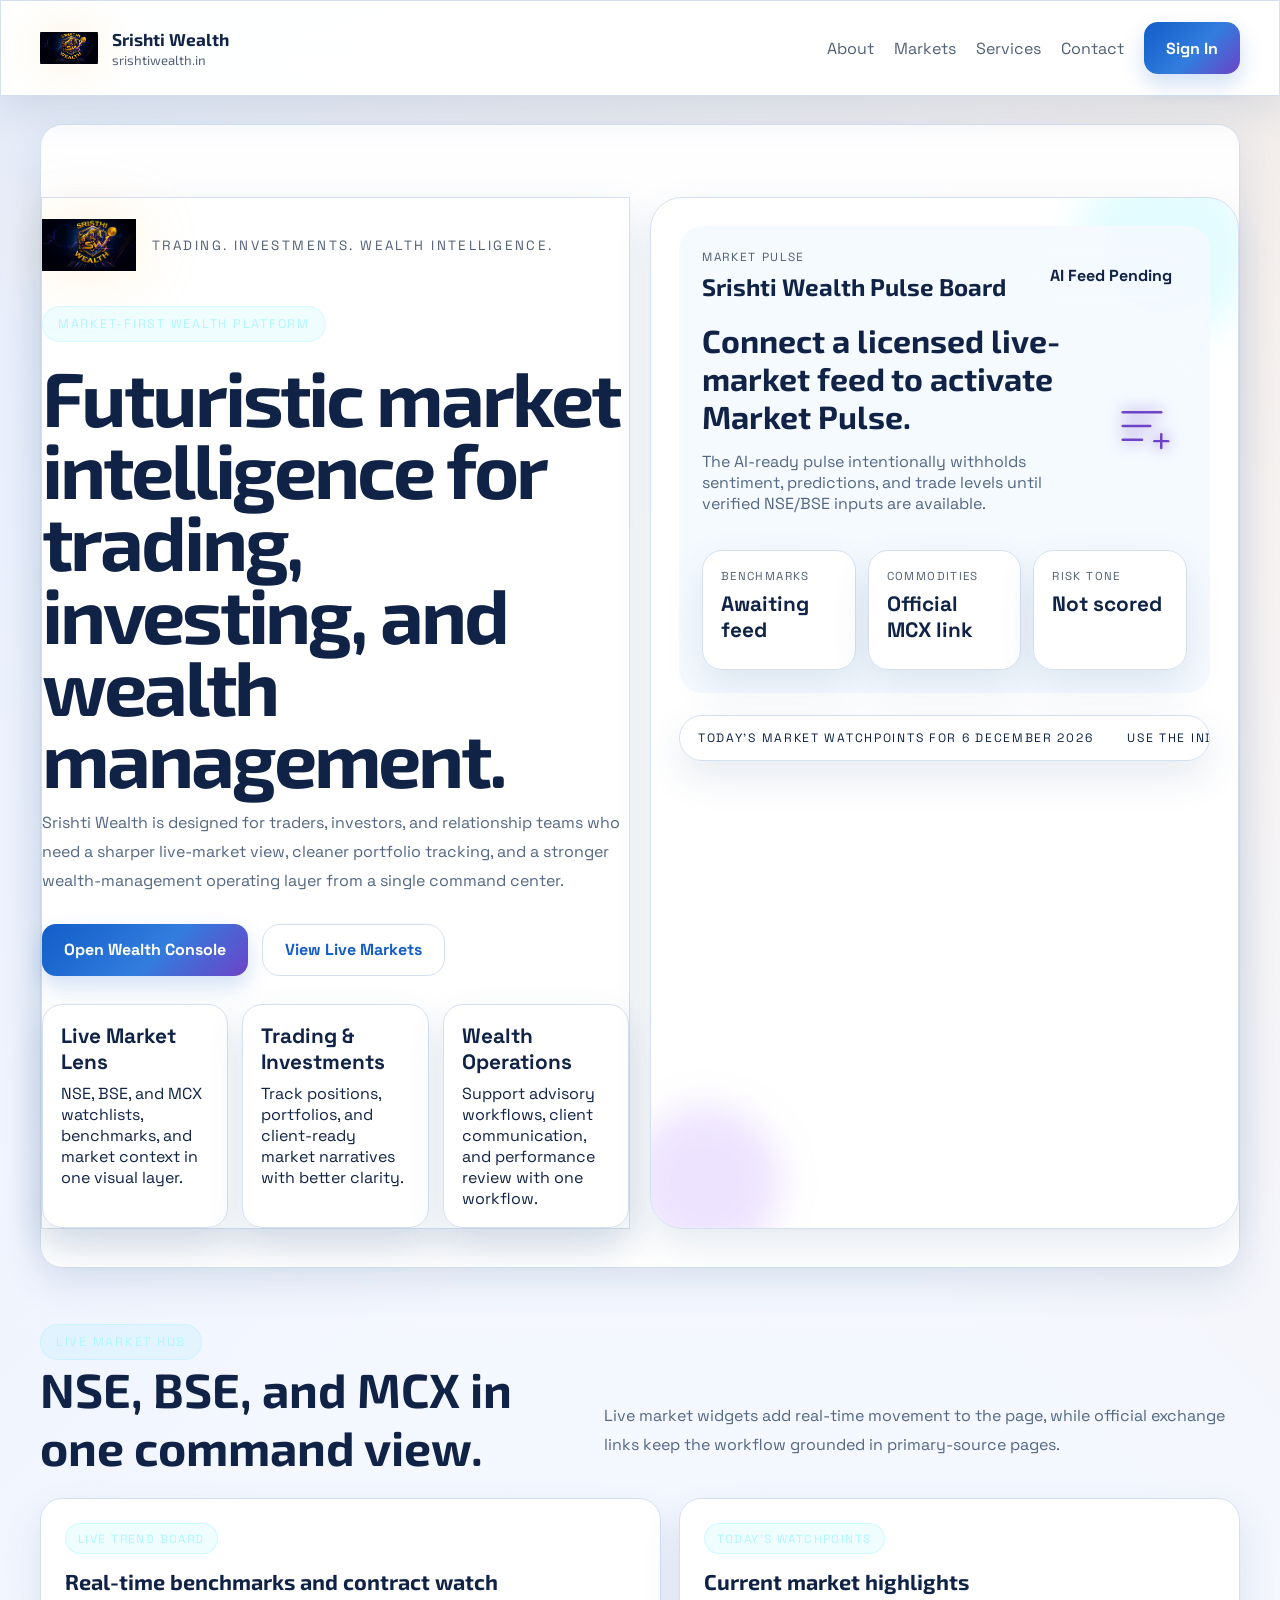
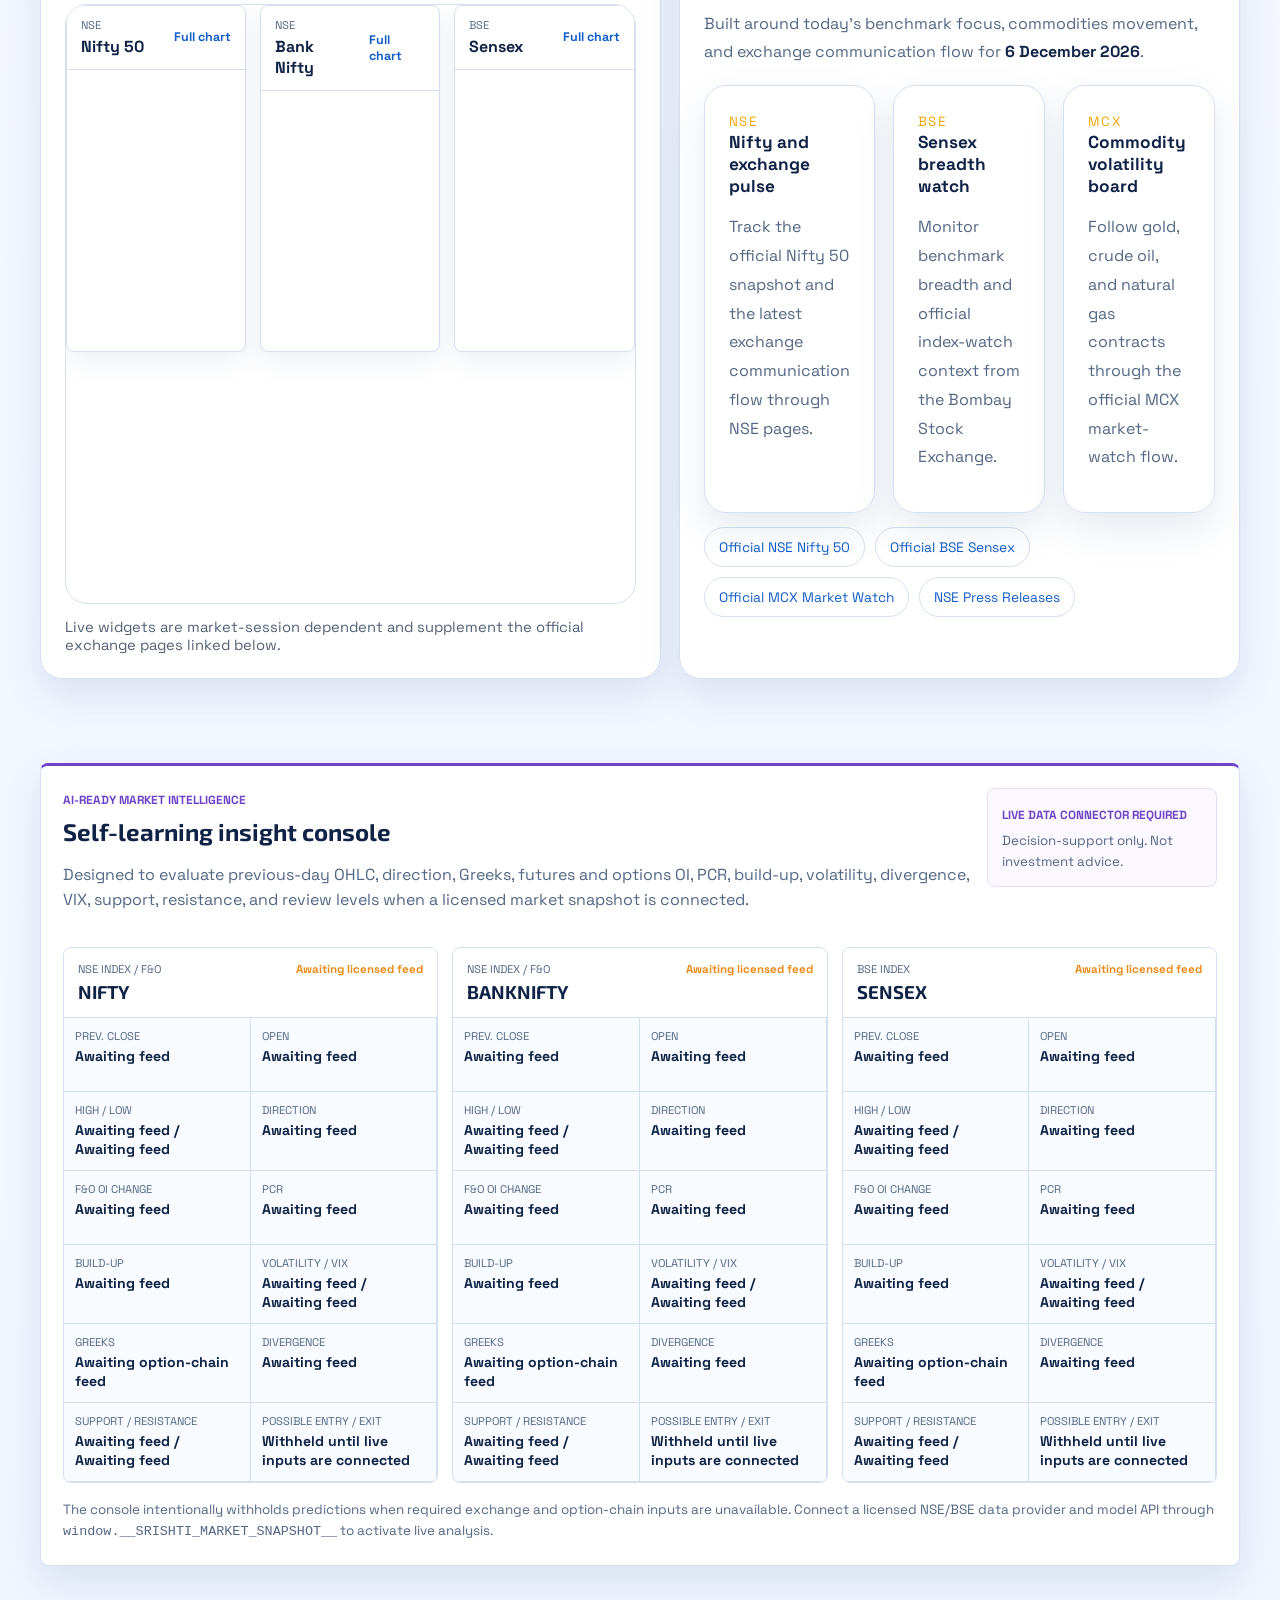
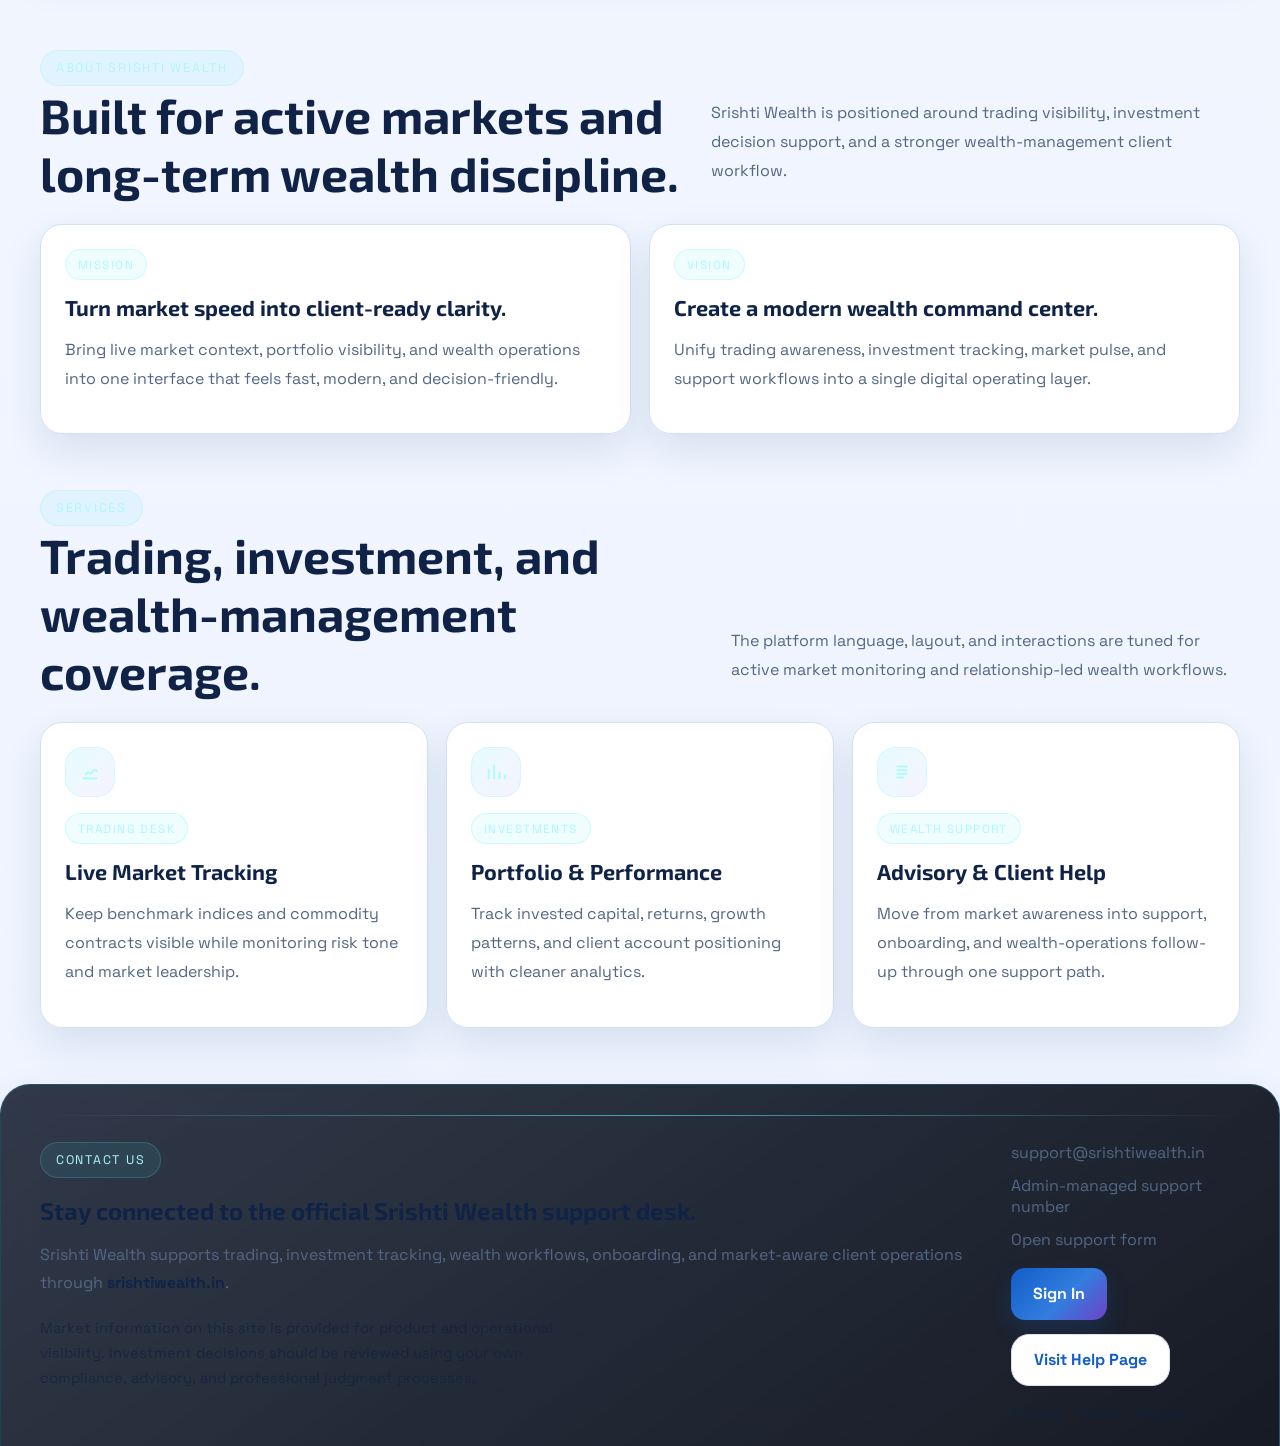
==== commit c09cdfa2: "Add files via upload" ====
--- a/index.html
+++ b/index.html
@@ -12,7 +12,7 @@
     <meta name="mobile-web-app-capable" content="yes">
     <meta name="apple-mobile-web-app-capable" content="yes">
     <meta name="apple-mobile-web-app-status-bar-style" content="black-translucent">
-    <meta name="theme-color" content="#081223">
+    <meta name="theme-color" content="#f7f9ff">
     <meta name="robots" content="index, follow">
     <link rel="canonical" href="https://srishtiwealth.in/">
     <meta property="og:type" content="website">
@@ -30,8 +30,10 @@
     <link rel="manifest" href="site.webmanifest">
     <script src="ui-preferences.js"></script>
     <script defer src="live-markets.js"></script>
+    <script defer src="ai-market-insights.js"></script>
     <script defer src="pwa.js"></script>
     <link rel="stylesheet" href="quantum-future.css">
+    <link rel="stylesheet" href="srishti-light.css">
     <link rel="preconnect" href="https://fonts.googleapis.com">
     <link rel="preconnect" href="https://fonts.gstatic.com" crossorigin>
     <link href="https://fonts.googleapis.com/css2?family=Exo+2:wght@500;700;800&family=Space+Grotesk:wght@400;500;700&display=swap" rel="stylesheet">
@@ -166,21 +168,21 @@
                                 <div class="pulse-label">Market Pulse</div>
                                 <h2 style="margin-top:8px;">Srishti Wealth Pulse Board</h2>
                             </div>
-                            <div id="pulse-badge" class="pulse-badge bullish">Bullish Bias</div>
+                            <div id="pulse-badge" class="pulse-badge">AI Feed Pending</div>
                         </div>
                         <div class="pulse-core" style="margin-top:20px;">
                             <div>
-                                <h2 id="pulse-title" style="font-size:2rem; margin-bottom:12px;">Momentum expanding across benchmark risk assets.</h2>
-                                <p id="pulse-text">Srishti Wealth highlights constructive market tone when benchmark participation broadens, sector strength improves, and commodity leadership remains supportive.</p>
+                                <h2 id="pulse-title" style="font-size:2rem; margin-bottom:12px;">Connect a licensed live-market feed to activate Market Pulse.</h2>
+                                <p id="pulse-text">The AI-ready pulse intentionally withholds sentiment, predictions, and trade levels until verified NSE/BSE inputs are available.</p>
                             </div>
                             <div id="pulse-icon" class="pulse-icon" style="color:var(--green);">
                                 <svg viewBox="0 0 64 64"><path d="M10 42c6-12 12-18 22-18 7 0 13 3 22 11"></path><path d="M14 44h8l6-8 8 4 8-12 6 4"></path><path d="M46 22h8v8"></path></svg>
                             </div>
                         </div>
                         <div class="pulse-stats">
-                            <div class="pulse-stat"><small>Benchmarks</small><strong id="pulse-bench">Tracking</strong></div>
-                            <div class="pulse-stat"><small>Commodities</small><strong id="pulse-commodities">Active</strong></div>
-                            <div class="pulse-stat"><small>Risk Tone</small><strong id="pulse-risk">Measured</strong></div>
+                            <div class="pulse-stat"><small>Benchmarks</small><strong id="pulse-bench">Awaiting feed</strong></div>
+                            <div class="pulse-stat"><small>Commodities</small><strong id="pulse-commodities">Official MCX link</strong></div>
+                            <div class="pulse-stat"><small>Risk Tone</small><strong id="pulse-risk">Not scored</strong></div>
                         </div>
                     </div>
                     <div class="ticker-ribbon"><div class="ticker-track" id="highlights-track"></div></div>
@@ -199,7 +201,7 @@
                         <span>Live Trend Board</span>
                         <h3>Real-time benchmarks and contract watch</h3>
                         <div class="tv-widget-shell">
-                            <div class="tradingview-widget-container" data-live-market-overview></div>
+                            <div class="benchmark-grid" data-live-benchmark-grid></div>
                         </div>
                         <div class="market-note">Live widgets are market-session dependent and supplement the official exchange pages linked below.</div>
                     </div>
@@ -235,6 +237,12 @@
             </div>
         </section>
 
+        <section id="ai-insights">
+            <div class="shell">
+                <div class="ai-market-section reveal" data-ai-market-insights></div>
+            </div>
+        </section>
+
         <section id="about">
             <div class="shell">
                 <div class="head reveal">
@@ -294,33 +302,14 @@
     </footer>
 
     <script>
-        const pulseStates = [
-            { mode:"bullish", badge:"Bullish Bias", title:"Momentum expanding across benchmark risk assets.", text:"Srishti Wealth highlights constructive market tone when benchmark participation broadens, sector strength improves, and commodity leadership remains supportive.", bench:"Tracking", commodities:"Active", risk:"Measured", color:"#71ffb5", icon:'<svg viewBox="0 0 64 64"><path d="M10 42c6-12 12-18 22-18 7 0 13 3 22 11"></path><path d="M14 44h8l6-8 8 4 8-12 6 4"></path><path d="M46 22h8v8"></path></svg>' },
-            { mode:"bearish", badge:"Defensive Tone", title:"Risk control taking priority over momentum chasing.", text:"When appetite cools, Srishti Wealth pivots toward defense, capital preservation, and tighter opportunity selection across trading and portfolio decisions.", bench:"Guarded", commodities:"Volatile", risk:"Elevated", color:"#ff7d96", icon:'<svg viewBox="0 0 64 64"><path d="M12 24c8 3 14 9 18 18"></path><path d="M12 40c7-10 16-16 30-18"></path><path d="M46 22l8-2-2 8"></path><path d="M26 42h18"></path></svg>' }
-        ];
         const scrollingHighlights = [
             "Today's market watchpoints for " + new Date().toLocaleDateString("en-IN", { day:"numeric", month:"long", year:"numeric" }),
-            "NSE official pages continue to surface live Nifty benchmark context during market hours",
-            "NSE investor-relations announcements list includes the board-meeting outcome dated 5 May 2026",
-            "BSE official Sensex index-watch pages remain a core breadth and benchmark reference",
-            "MCX Market Watch remains the official source path for gold, crude oil, natural gas, and metals contracts",
-            "TradingView market widgets on this page add live movement while official links keep research anchored"
+            "Use the independent Nifty 50, Bank Nifty, and Sensex panels for benchmark context",
+            "Review official NSE exchange communications before making session-sensitive decisions",
+            "Use the official BSE Sensex index-watch page as the benchmark breadth reference",
+            "Use MCX Market Watch as the official workflow for gold, crude oil, natural gas, and metals contracts",
+            "AI insight cards withhold predictions until verified market and option-chain inputs are connected"
         ];
-
-        let currentPulse = 0;
-        function renderPulse() {
-            const pulse = pulseStates[currentPulse];
-            document.getElementById("pulse-badge").className = `pulse-badge ${pulse.mode}`;
-            document.getElementById("pulse-badge").textContent = pulse.badge;
-            document.getElementById("pulse-title").textContent = pulse.title;
-            document.getElementById("pulse-text").textContent = pulse.text;
-            document.getElementById("pulse-bench").textContent = pulse.bench;
-            document.getElementById("pulse-commodities").textContent = pulse.commodities;
-            document.getElementById("pulse-risk").textContent = pulse.risk;
-            const icon = document.getElementById("pulse-icon");
-            icon.style.color = pulse.color;
-            icon.innerHTML = pulse.icon;
-        }
 
         document.getElementById("market-date").textContent = new Date().toLocaleDateString("en-IN", {
             day: "numeric",
@@ -328,12 +317,6 @@
             year: "numeric"
         });
         document.getElementById("highlights-track").innerHTML = [...scrollingHighlights, ...scrollingHighlights].map((item) => `<span>${item}</span>`).join("");
-
-        renderPulse();
-        setInterval(() => {
-            currentPulse = (currentPulse + 1) % pulseStates.length;
-            renderPulse();
-        }, 4800);
 
         const observer = new IntersectionObserver((entries) => {
             entries.forEach((entry) => {
--- a/srishti-light.css
+++ b/srishti-light.css
@@ -0,0 +1,371 @@
+:root,
+:root[data-theme="dark"],
+:root[data-theme="light"] {
+    color-scheme: light;
+    --sw-page: #f7f9ff;
+    --sw-page-alt: #eef4ff;
+    --sw-panel: #ffffff;
+    --sw-panel-soft: #f8fbff;
+    --sw-text: #102347;
+    --sw-muted: #536784;
+    --sw-blue: #125dc8;
+    --sw-blue-soft: #dcecff;
+    --sw-gold: #c98a08;
+    --sw-gold-soft: #fff5cf;
+    --sw-saffron: #ed8b18;
+    --sw-violet: #6d43c7;
+    --sw-line: #d4dfef;
+    --sw-success: #11734b;
+    --sw-danger: #b93d5a;
+    --sw-shadow: 0 16px 38px rgba(43, 79, 128, 0.12);
+    --q-bg: var(--sw-page);
+    --q-bg-2: var(--sw-page-alt);
+    --q-surface: rgba(255, 255, 255, 0.94);
+    --q-surface-strong: #ffffff;
+    --q-border: var(--sw-line);
+    --q-border-soft: #e2e9f4;
+    --q-text: var(--sw-text);
+    --q-muted: var(--sw-muted);
+    --q-cyan: var(--sw-blue);
+    --q-blue: var(--sw-blue);
+    --q-indigo: var(--sw-violet);
+    --q-violet: var(--sw-violet);
+    --q-gold: var(--sw-gold);
+    --q-success: var(--sw-success);
+    --q-danger: var(--sw-danger);
+    --q-shadow: var(--sw-shadow);
+    --app-bg: var(--sw-page);
+    --app-surface: #ffffff;
+    --app-surface-2: var(--sw-panel-soft);
+    --app-border: var(--sw-line);
+    --app-text: var(--sw-text);
+    --app-muted: var(--sw-muted);
+    --app-accent: var(--sw-blue);
+    --app-accent-2: var(--sw-gold);
+    --app-accent-3: var(--sw-violet);
+    --app-shadow: var(--sw-shadow);
+    --app-input: #ffffff;
+}
+
+html,
+body {
+    background:
+        linear-gradient(135deg, rgba(18, 93, 200, 0.08), transparent 30%),
+        linear-gradient(225deg, rgba(237, 139, 24, 0.09), transparent 28%),
+        linear-gradient(180deg, var(--sw-page), var(--sw-page-alt)) !important;
+    color: var(--sw-text) !important;
+}
+
+body::before,
+body::after {
+    opacity: 0.35 !important;
+}
+
+.topbar,
+.sidebar,
+.market-ribbon,
+.ticker-ribbon,
+.market-ribbon-track,
+.page-header,
+.card,
+.metric,
+.chart-container,
+.modal-content,
+.panel,
+.service,
+.market-card,
+.copy,
+.visual,
+.brand-panel,
+.auth-container,
+.settings-row {
+    background: rgba(255, 255, 255, 0.96) !important;
+    border-color: var(--sw-line) !important;
+    color: var(--sw-text) !important;
+    box-shadow: var(--sw-shadow) !important;
+}
+
+.sidebar {
+    background: linear-gradient(180deg, #ffffff, #eef5ff) !important;
+    border-right: 1px solid var(--sw-line) !important;
+}
+
+.sidebar-menu a,
+.sidebar-brand-copy p,
+.page-header p,
+.card p,
+.market-ribbon-head span,
+.settings-value,
+.legal-note {
+    color: var(--sw-muted) !important;
+}
+
+.sidebar-menu a:hover,
+.sidebar-menu a.active {
+    background: linear-gradient(90deg, rgba(18, 93, 200, 0.12), rgba(237, 139, 24, 0.1)) !important;
+    border-color: rgba(18, 93, 200, 0.24) !important;
+    color: var(--sw-blue) !important;
+}
+
+h1,
+h2,
+h3,
+h4,
+strong,
+th,
+td,
+label,
+p,
+span,
+.user-info {
+    color: var(--sw-text);
+}
+
+.page-header::before {
+    background: linear-gradient(90deg, var(--sw-blue), var(--sw-gold), var(--sw-saffron), var(--sw-violet)) !important;
+}
+
+.btn,
+button,
+.signin,
+.primary,
+.btn-primary,
+.btn-success {
+    background: linear-gradient(135deg, var(--sw-blue), #327dde 56%, var(--sw-violet)) !important;
+    color: #ffffff !important;
+    box-shadow: 0 10px 22px rgba(18, 93, 200, 0.2) !important;
+}
+
+.secondary,
+.btn-secondary {
+    background: #ffffff !important;
+    border: 1px solid var(--sw-line) !important;
+    color: var(--sw-blue) !important;
+}
+
+input,
+select,
+textarea,
+.form-group input,
+.form-group select {
+    background: #ffffff !important;
+    border: 1px solid var(--sw-line) !important;
+    color: var(--sw-text) !important;
+}
+
+thead,
+.customers-table thead,
+.investments-table thead {
+    background: linear-gradient(135deg, var(--sw-blue), #345fbd) !important;
+}
+
+thead th {
+    color: #ffffff !important;
+}
+
+tbody tr:hover {
+    background: #f3f7ff !important;
+}
+
+.market-ribbon {
+    border-top: 3px solid var(--sw-gold) !important;
+}
+
+.market-ribbon-track {
+    background: #f8fbff !important;
+}
+
+.market-ribbon-marquee {
+    color: var(--sw-blue) !important;
+}
+
+.market-ribbon-links a,
+.market-links a {
+    background: #ffffff !important;
+    border: 1px solid var(--sw-line) !important;
+    color: var(--sw-blue) !important;
+}
+
+.tv-widget-shell,
+.live-market-strip {
+    background: #ffffff !important;
+    border-color: var(--sw-line) !important;
+}
+
+.benchmark-grid {
+    display: grid;
+    gap: 14px;
+    grid-template-columns: repeat(3, minmax(0, 1fr));
+}
+
+.benchmark-widget {
+    overflow: hidden;
+    border: 1px solid var(--sw-line);
+    border-radius: 8px;
+    background: #ffffff;
+    box-shadow: 0 10px 24px rgba(43, 79, 128, 0.08);
+}
+
+.benchmark-widget header {
+    display: flex;
+    align-items: center;
+    justify-content: space-between;
+    gap: 12px;
+    padding: 12px 14px;
+    border-bottom: 1px solid var(--sw-line);
+}
+
+.benchmark-widget small,
+.ai-insight-card small {
+    display: block;
+    margin-bottom: 4px;
+    color: var(--sw-muted);
+    font-size: 0.7rem;
+    text-transform: uppercase;
+}
+
+.benchmark-widget a {
+    color: var(--sw-blue);
+    font-size: 0.78rem;
+    font-weight: 700;
+}
+
+.benchmark-widget-frame {
+    min-height: 260px;
+}
+
+.benchmark-fallback {
+    display: grid;
+    gap: 10px;
+    min-height: 260px;
+    place-content: center;
+    padding: 18px;
+    color: var(--sw-muted);
+    text-align: center;
+}
+
+.benchmark-fallback a {
+    color: var(--sw-blue);
+}
+
+.ai-market-section {
+    margin: 28px 0;
+    padding: 22px;
+    border: 1px solid var(--sw-line);
+    border-top: 3px solid var(--sw-violet);
+    border-radius: 8px;
+    background: #ffffff;
+    box-shadow: var(--sw-shadow);
+}
+
+.ai-insight-heading {
+    display: flex;
+    align-items: flex-start;
+    justify-content: space-between;
+    gap: 18px;
+    margin-bottom: 18px;
+}
+
+.ai-insight-heading span,
+.ai-insight-status strong {
+    color: var(--sw-violet) !important;
+    font-size: 0.74rem;
+    font-weight: 700;
+    text-transform: uppercase;
+}
+
+.ai-insight-heading h2 {
+    margin: 8px 0;
+}
+
+.ai-insight-heading p,
+.ai-insight-note,
+.ai-insight-status small {
+    color: var(--sw-muted) !important;
+    line-height: 1.6;
+}
+
+.ai-insight-status {
+    min-width: 230px;
+    padding: 14px;
+    border: 1px solid #eadcf8;
+    border-radius: 8px;
+    background: #fbf8ff;
+}
+
+.ai-insight-status small {
+    display: block;
+    margin-top: 6px;
+}
+
+.ai-insight-cards {
+    display: grid;
+    gap: 14px;
+    grid-template-columns: repeat(3, minmax(0, 1fr));
+}
+
+.ai-insight-card {
+    border: 1px solid var(--sw-line);
+    border-radius: 8px;
+    background: var(--sw-panel-soft);
+    overflow: hidden;
+}
+
+.ai-insight-card header {
+    display: flex;
+    justify-content: space-between;
+    gap: 12px;
+    padding: 14px;
+    border-bottom: 1px solid var(--sw-line);
+    background: #ffffff;
+}
+
+.ai-insight-card header h3 {
+    margin: 0;
+}
+
+.ai-insight-card header span {
+    color: var(--sw-saffron) !important;
+    font-size: 0.72rem;
+    font-weight: 700;
+}
+
+.ai-insight-grid {
+    display: grid;
+    grid-template-columns: repeat(2, minmax(0, 1fr));
+}
+
+.ai-insight-grid div {
+    min-height: 74px;
+    padding: 11px;
+    border-bottom: 1px solid var(--sw-line);
+    border-right: 1px solid var(--sw-line);
+}
+
+.ai-insight-grid strong {
+    display: block;
+    font-size: 0.88rem;
+    line-height: 1.35;
+}
+
+.ai-insight-note {
+    margin: 16px 0 0;
+    font-size: 0.84rem;
+}
+
+@media (max-width: 1100px) {
+    .benchmark-grid,
+    .ai-insight-cards {
+        grid-template-columns: 1fr;
+    }
+}
+
+@media (max-width: 720px) {
+    .ai-insight-heading {
+        display: grid;
+    }
+
+    .ai-insight-status {
+        min-width: 0;
+    }
+}
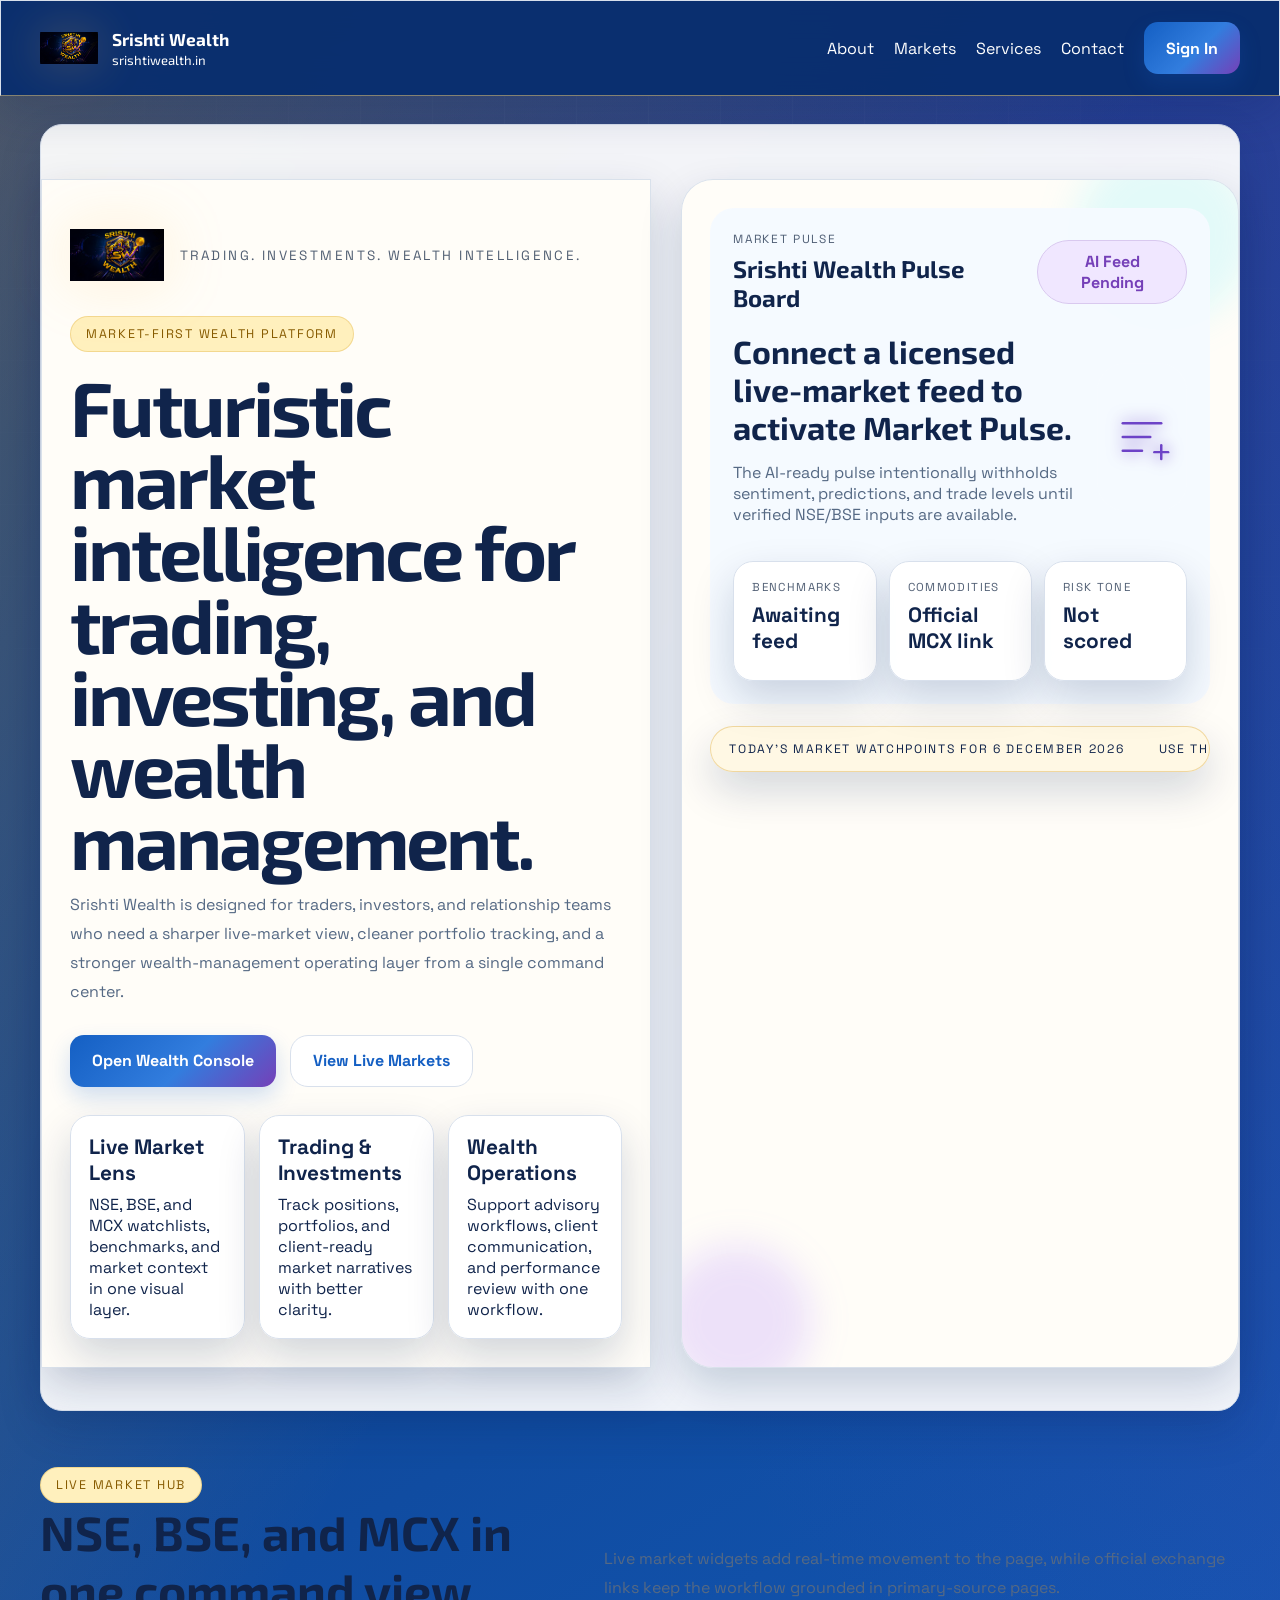
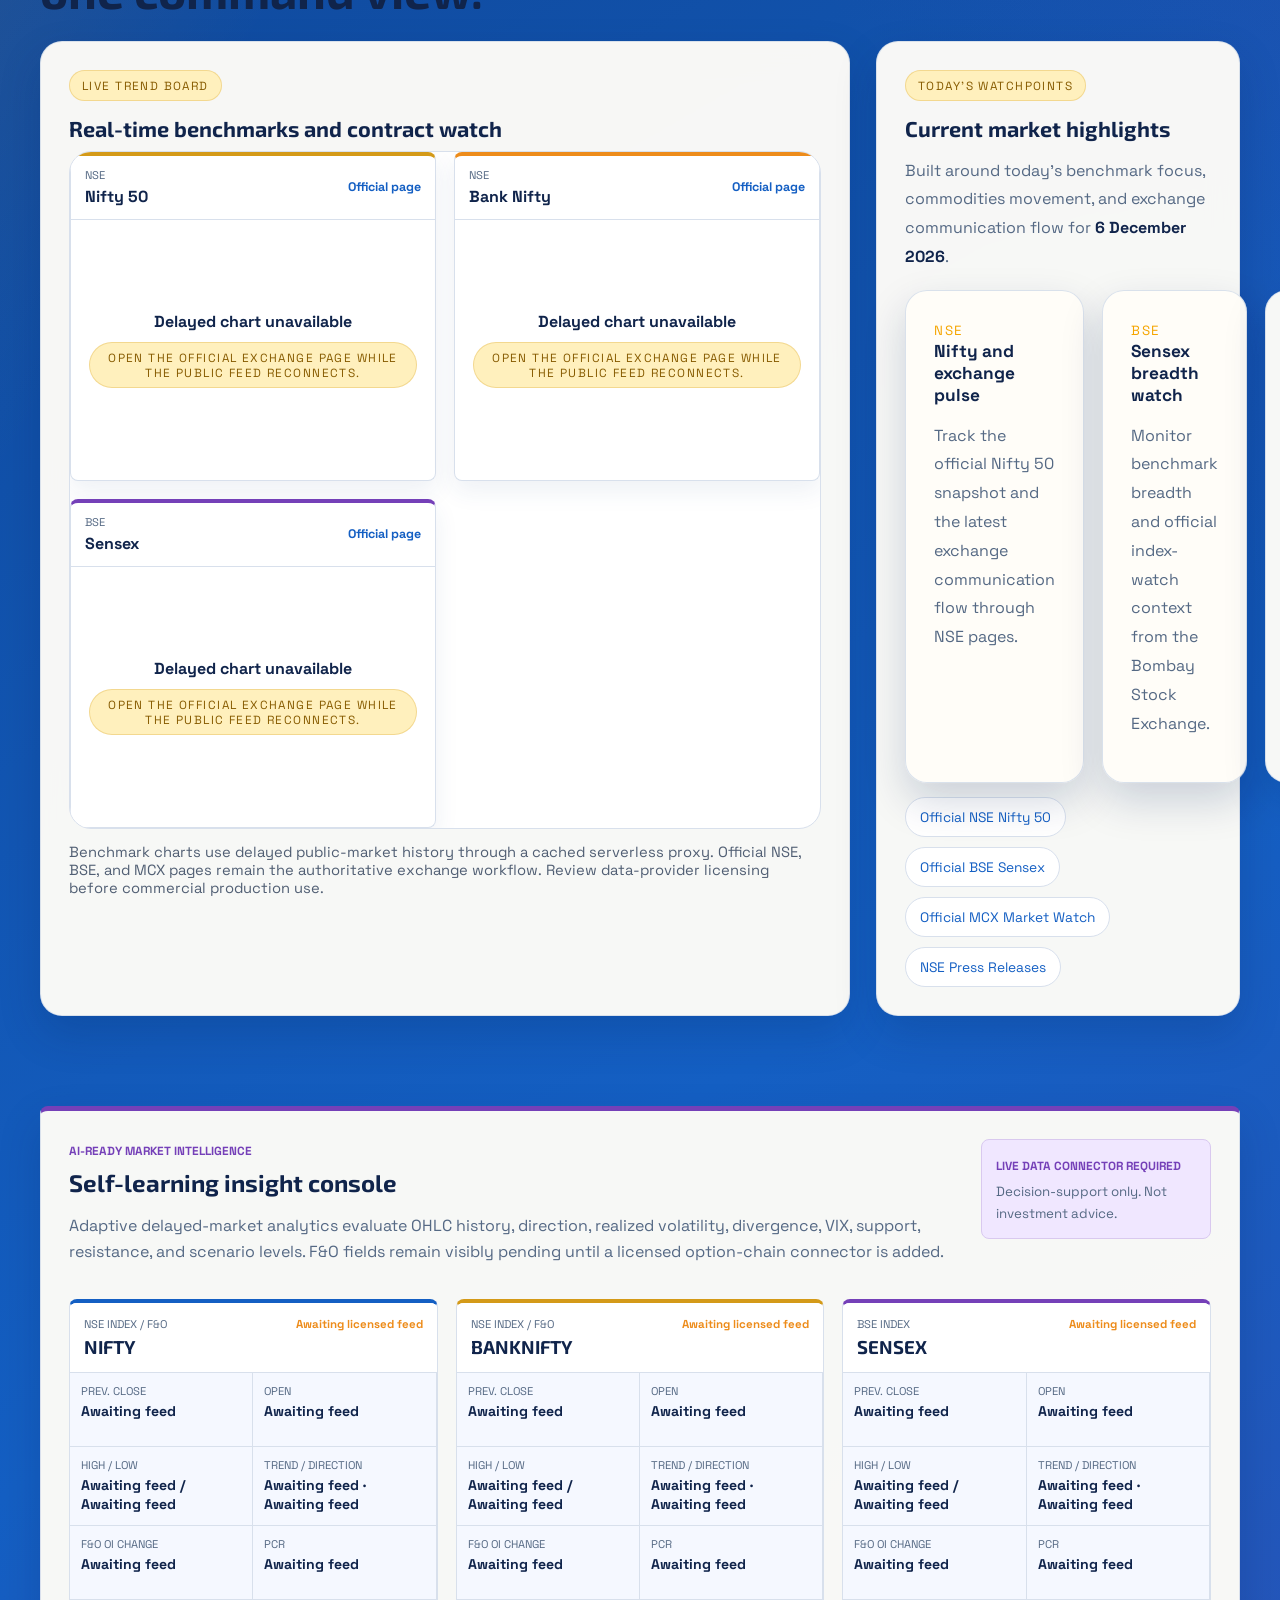
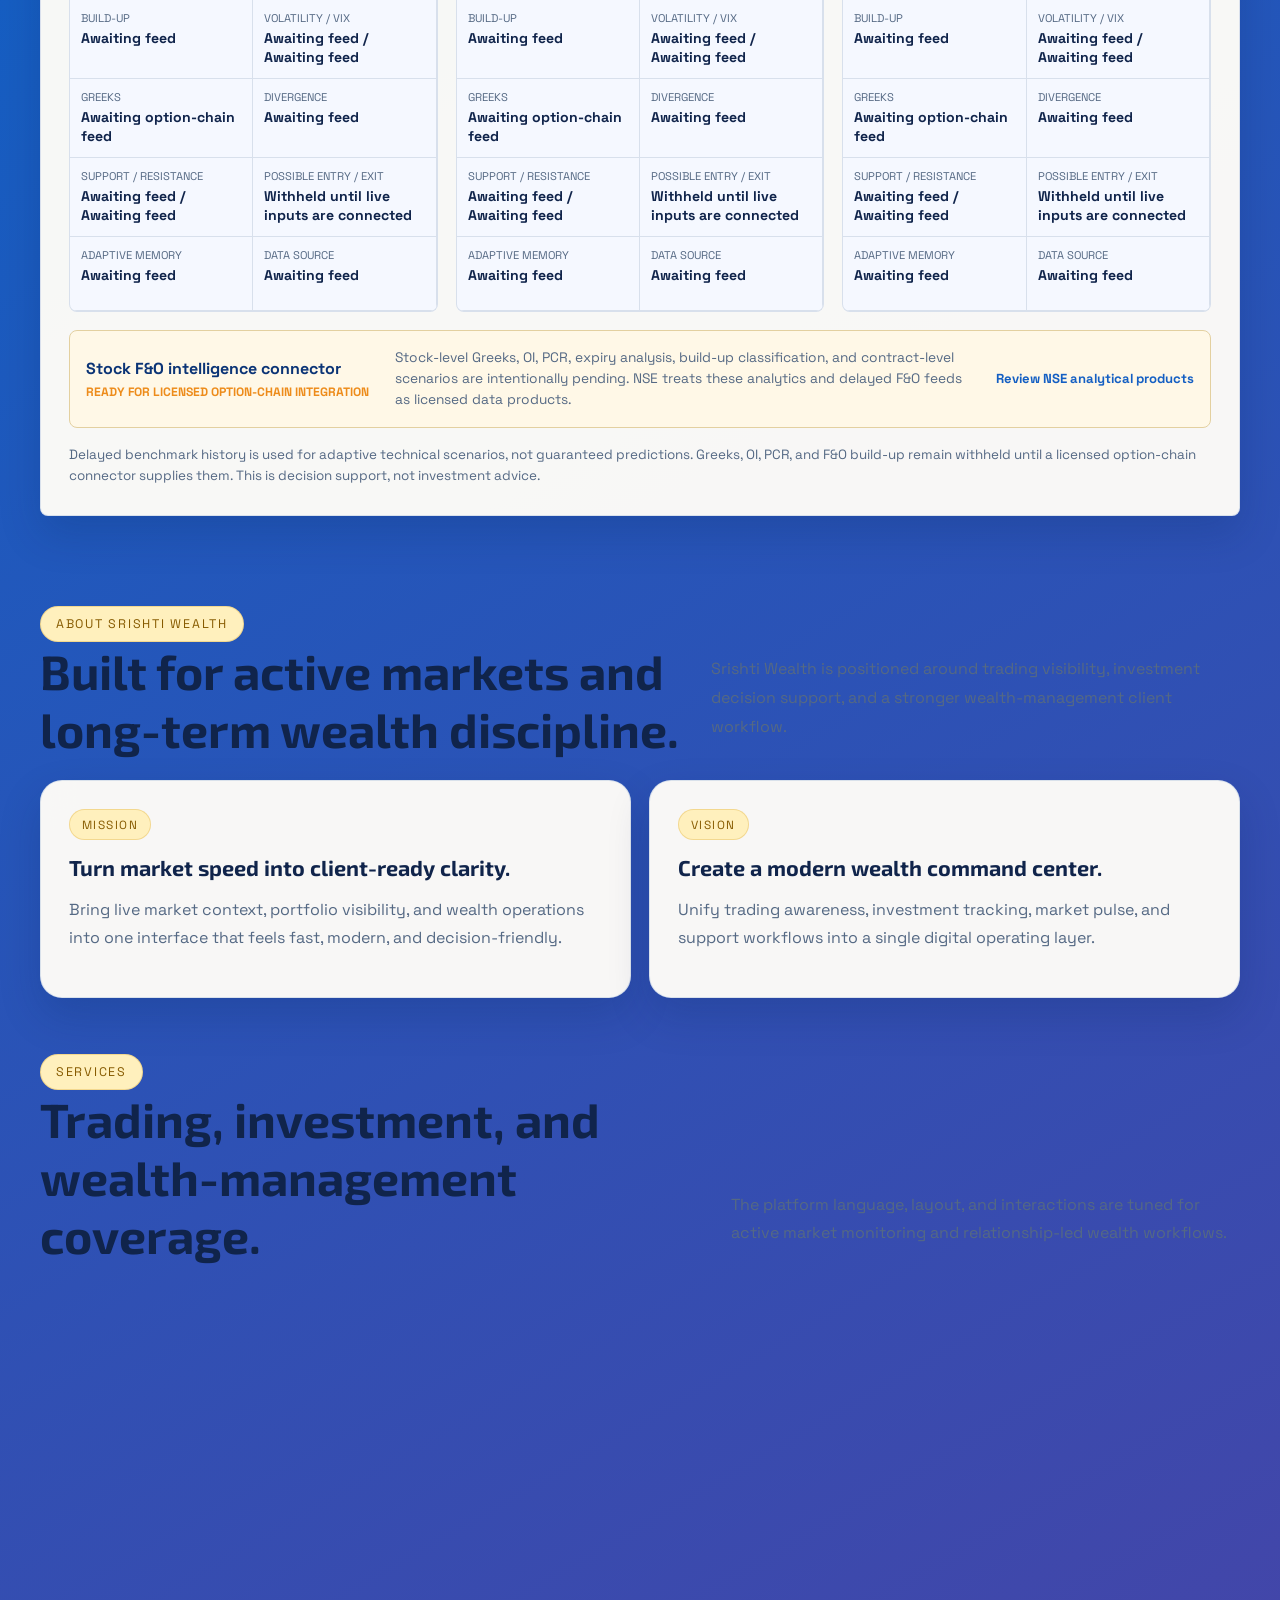
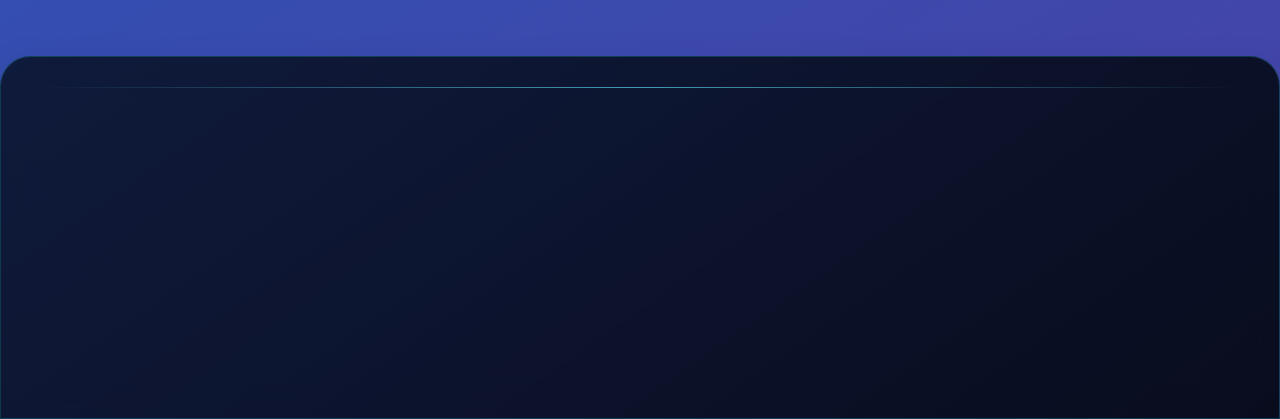
==== commit 8d223415: "Add files via upload" ====
--- a/index.html
+++ b/index.html
@@ -203,7 +203,7 @@
                         <div class="tv-widget-shell">
                             <div class="benchmark-grid" data-live-benchmark-grid></div>
                         </div>
-                        <div class="market-note">Live widgets are market-session dependent and supplement the official exchange pages linked below.</div>
+                        <div class="market-note">Benchmark charts use delayed public-market history through a cached serverless proxy. Official NSE, BSE, and MCX pages remain the authoritative exchange workflow. Review data-provider licensing before commercial production use.</div>
                     </div>
                     <div class="panel reveal">
                         <span>Today’s Watchpoints</span>
--- a/srishti-light.css
+++ b/srishti-light.css
@@ -195,7 +195,7 @@
 .benchmark-grid {
     display: grid;
     gap: 14px;
-    grid-template-columns: repeat(3, minmax(0, 1fr));
+    grid-template-columns: repeat(auto-fit, minmax(270px, 1fr));
 }
 
 .benchmark-widget {
@@ -301,7 +301,7 @@
 .ai-insight-cards {
     display: grid;
     gap: 14px;
-    grid-template-columns: repeat(3, minmax(0, 1fr));
+    grid-template-columns: repeat(auto-fit, minmax(320px, 1fr));
 }
 
 .ai-insight-card {
@@ -353,6 +353,46 @@
     font-size: 0.84rem;
 }
 
+.fno-connector-status {
+    display: grid;
+    grid-template-columns: minmax(220px, 0.75fr) minmax(280px, 1.5fr) auto;
+    align-items: center;
+    gap: 16px;
+    margin-top: 18px;
+    padding: 16px;
+    border: 1px solid #e3d0a0;
+    border-radius: 8px;
+    background: #fff8e7;
+}
+
+.fno-connector-status strong {
+    display: block;
+    color: var(--sw-blue-deep) !important;
+}
+
+.fno-connector-status span {
+    display: block;
+    margin-top: 5px;
+    color: var(--sw-saffron) !important;
+    font-size: 0.76rem;
+    font-weight: 700;
+    text-transform: uppercase;
+}
+
+.fno-connector-status p {
+    margin: 0;
+    color: var(--sw-muted) !important;
+    font-size: 0.86rem;
+    line-height: 1.55;
+}
+
+.fno-connector-status a {
+    color: var(--sw-blue);
+    font-size: 0.82rem;
+    font-weight: 700;
+    text-decoration: none;
+}
+
 @media (max-width: 1100px) {
     .benchmark-grid,
     .ai-insight-cards {
@@ -368,4 +408,339 @@
     .ai-insight-status {
         min-width: 0;
     }
-}
+
+    .fno-connector-status {
+        grid-template-columns: 1fr;
+    }
+}
+
+/* Balanced Srishti Wealth spectrum */
+:root,
+:root[data-theme="dark"],
+:root[data-theme="light"] {
+    --sw-page: #123d82;
+    --sw-page-alt: #1d58a7;
+    --sw-panel: #fffdf8;
+    --sw-panel-soft: #f5f8ff;
+    --sw-text: #10244b;
+    --sw-muted: #556984;
+    --sw-blue: #145fc3;
+    --sw-blue-deep: #0b3476;
+    --sw-gold: #d49a18;
+    --sw-gold-soft: #fff0bd;
+    --sw-saffron: #ed8c1b;
+    --sw-violet: #7540b8;
+    --sw-violet-soft: #f0e7ff;
+    --sw-line: #d8e0ec;
+    --sw-shadow: 0 18px 42px rgba(5, 34, 82, 0.18);
+}
+
+html,
+body {
+    background:
+        linear-gradient(120deg, rgba(255, 184, 55, 0.26), transparent 28%),
+        linear-gradient(235deg, rgba(117, 64, 184, 0.28), transparent 32%),
+        linear-gradient(150deg, #0b3476 0%, #145fc3 52%, #4a42a5 100%) !important;
+}
+
+body::before {
+    background-image:
+        linear-gradient(rgba(255, 255, 255, 0.08) 1px, transparent 1px),
+        linear-gradient(90deg, rgba(255, 255, 255, 0.08) 1px, transparent 1px) !important;
+    background-size: 72px 72px !important;
+}
+
+.topbar {
+    background: rgba(9, 46, 111, 0.96) !important;
+    border-bottom-color: rgba(255, 213, 116, 0.5) !important;
+}
+
+.topbar a,
+.topbar strong,
+.topbar small {
+    color: #ffffff !important;
+}
+
+.sidebar {
+    background: linear-gradient(180deg, #0c397f, #165aa9 70%, #533c99) !important;
+    border-right-color: rgba(255, 213, 116, 0.45) !important;
+}
+
+.sidebar-brand,
+.sidebar-menu li {
+    border-color: rgba(255, 255, 255, 0.16) !important;
+}
+
+.sidebar-brand h2,
+.sidebar-brand-copy p,
+.sidebar-menu a {
+    color: #ffffff !important;
+}
+
+.sidebar-menu a:hover,
+.sidebar-menu a.active {
+    background: linear-gradient(90deg, rgba(255, 202, 69, 0.3), rgba(255, 255, 255, 0.16)) !important;
+    border-color: rgba(255, 220, 132, 0.74) !important;
+    color: #ffffff !important;
+}
+
+.main-content {
+    padding: 34px !important;
+}
+
+.hero {
+    gap: 30px !important;
+    padding: 54px 0 42px !important;
+}
+
+section {
+    padding: 42px 0;
+}
+
+.copy,
+.visual,
+.panel,
+.service,
+.market-card,
+.page-header,
+.card,
+.metric,
+.chart-container,
+.modal-content,
+.market-ribbon,
+.ai-market-section {
+    background: rgba(255, 253, 248, 0.97) !important;
+    border-color: rgba(216, 224, 236, 0.96) !important;
+    box-shadow: var(--sw-shadow) !important;
+}
+
+.copy,
+.visual,
+.panel,
+.service,
+.market-card {
+    padding: 28px !important;
+}
+
+.market-grid {
+    gap: 26px !important;
+    grid-template-columns: minmax(0, 1.38fr) minmax(320px, 0.62fr) !important;
+}
+
+.market-board,
+.tv-widget-shell {
+    min-height: 0 !important;
+}
+
+.benchmark-grid {
+    gap: 18px;
+}
+
+.benchmark-widget {
+    border-top: 4px solid var(--sw-gold);
+    background: #ffffff;
+    transition: transform 180ms ease, box-shadow 180ms ease;
+}
+
+.benchmark-widget:nth-child(2) {
+    border-top-color: var(--sw-saffron);
+}
+
+.benchmark-widget:nth-child(3) {
+    border-top-color: var(--sw-violet);
+}
+
+.benchmark-widget:hover,
+.ai-insight-card:hover {
+    transform: translateY(-4px);
+    box-shadow: 0 20px 36px rgba(5, 34, 82, 0.16);
+}
+
+.benchmark-quote {
+    display: flex;
+    align-items: baseline;
+    justify-content: space-between;
+    gap: 12px;
+    padding: 18px 14px 4px;
+}
+
+.benchmark-quote strong {
+    color: var(--sw-blue-deep) !important;
+    font-size: 1.55rem;
+}
+
+.benchmark-quote span {
+    color: var(--sw-muted) !important;
+    font-size: 0.85rem;
+    font-weight: 700;
+}
+
+.benchmark-widget.is-positive {
+    color: #137349;
+}
+
+.benchmark-widget.is-negative {
+    color: #b34359;
+}
+
+.benchmark-sparkline {
+    display: block;
+    width: 100%;
+    height: 160px;
+    padding: 18px 12px;
+}
+
+.benchmark-line {
+    fill: none;
+    stroke: currentColor;
+    stroke-linecap: round;
+    stroke-linejoin: round;
+    stroke-width: 5;
+}
+
+.benchmark-widget footer {
+    display: flex;
+    flex-wrap: wrap;
+    gap: 9px 14px;
+    padding: 12px 14px;
+    border-top: 1px solid var(--sw-line);
+    background: #f7f9fd;
+}
+
+.benchmark-widget footer span {
+    color: var(--sw-muted) !important;
+    font-size: 0.76rem;
+    font-weight: 700;
+}
+
+.benchmark-widget footer a {
+    margin-left: auto;
+}
+
+.market-loading {
+    grid-column: 1 / -1;
+    min-height: 260px;
+    display: grid;
+    place-items: center;
+    color: var(--sw-blue);
+    font-weight: 700;
+}
+
+.delayed-market-ticker {
+    display: grid;
+    grid-template-columns: repeat(4, minmax(0, 1fr));
+}
+
+.delayed-market-ticker a {
+    display: grid;
+    gap: 5px;
+    min-height: 70px;
+    padding: 13px 15px;
+    border-right: 1px solid var(--sw-line);
+    background: #ffffff;
+    text-decoration: none;
+}
+
+.delayed-market-ticker strong {
+    color: var(--sw-blue-deep) !important;
+    font-size: 0.82rem;
+}
+
+.delayed-market-ticker span {
+    color: var(--sw-muted) !important;
+    font-size: 0.8rem;
+}
+
+.delayed-market-ticker .is-positive span {
+    color: #137349 !important;
+}
+
+.delayed-market-ticker .is-negative span {
+    color: #b34359 !important;
+}
+
+.ai-market-section {
+    margin: 34px 0 !important;
+    padding: 28px !important;
+    border-top: 5px solid var(--sw-violet) !important;
+}
+
+.ai-insight-cards {
+    gap: 18px;
+}
+
+.ai-insight-card {
+    border-top: 4px solid var(--sw-blue);
+    transition: transform 180ms ease, box-shadow 180ms ease;
+}
+
+.ai-insight-card:nth-child(2) {
+    border-top-color: var(--sw-gold);
+}
+
+.ai-insight-card:nth-child(3) {
+    border-top-color: var(--sw-violet);
+}
+
+.ai-insight-status {
+    background: var(--sw-violet-soft) !important;
+    border-color: #d9c9ef !important;
+}
+
+.tag,
+.panel span,
+.service span,
+.market-card span {
+    background: var(--sw-gold-soft) !important;
+    border-color: rgba(212, 154, 24, 0.28) !important;
+    color: #875b00 !important;
+}
+
+.ticker-ribbon,
+.market-ribbon-track {
+    background: rgba(255, 248, 228, 0.98) !important;
+    border-color: rgba(212, 154, 24, 0.34) !important;
+}
+
+.pulse-badge {
+    color: var(--sw-violet) !important;
+    background: var(--sw-violet-soft) !important;
+    border-color: #d9c9ef !important;
+}
+
+@keyframes swPanelIn {
+    from { opacity: 0; transform: translateY(14px); }
+    to { opacity: 1; transform: translateY(0); }
+}
+
+.page-header,
+.market-ribbon,
+.ai-market-section,
+.content-section.active > .card,
+.benchmark-widget {
+    animation: swPanelIn 420ms ease both;
+}
+
+@media (max-width: 1180px) {
+    .market-grid {
+        grid-template-columns: 1fr !important;
+    }
+
+    .delayed-market-ticker {
+        grid-template-columns: repeat(2, minmax(0, 1fr));
+    }
+}
+
+@media (max-width: 720px) {
+    .main-content {
+        padding: 18px !important;
+    }
+
+    section {
+        padding: 28px 0;
+    }
+
+    .delayed-market-ticker {
+        grid-template-columns: 1fr;
+    }
+}
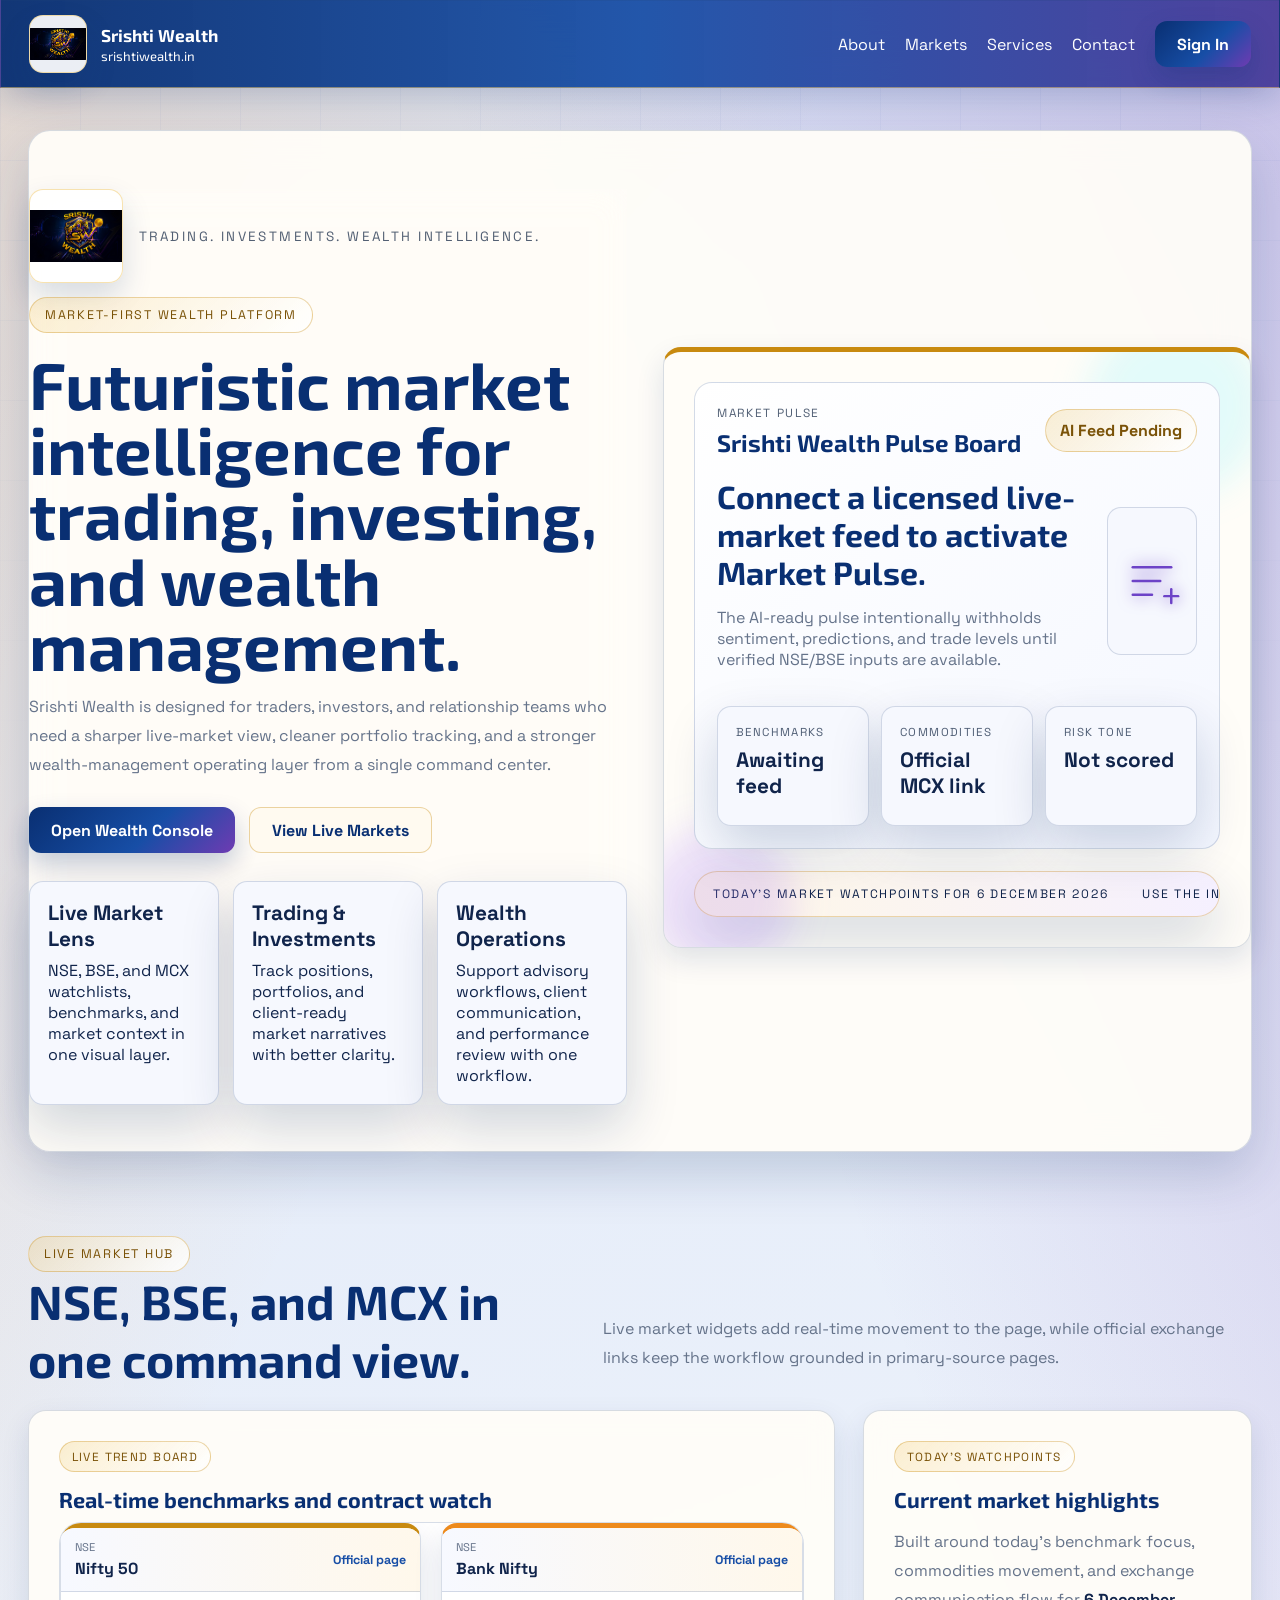
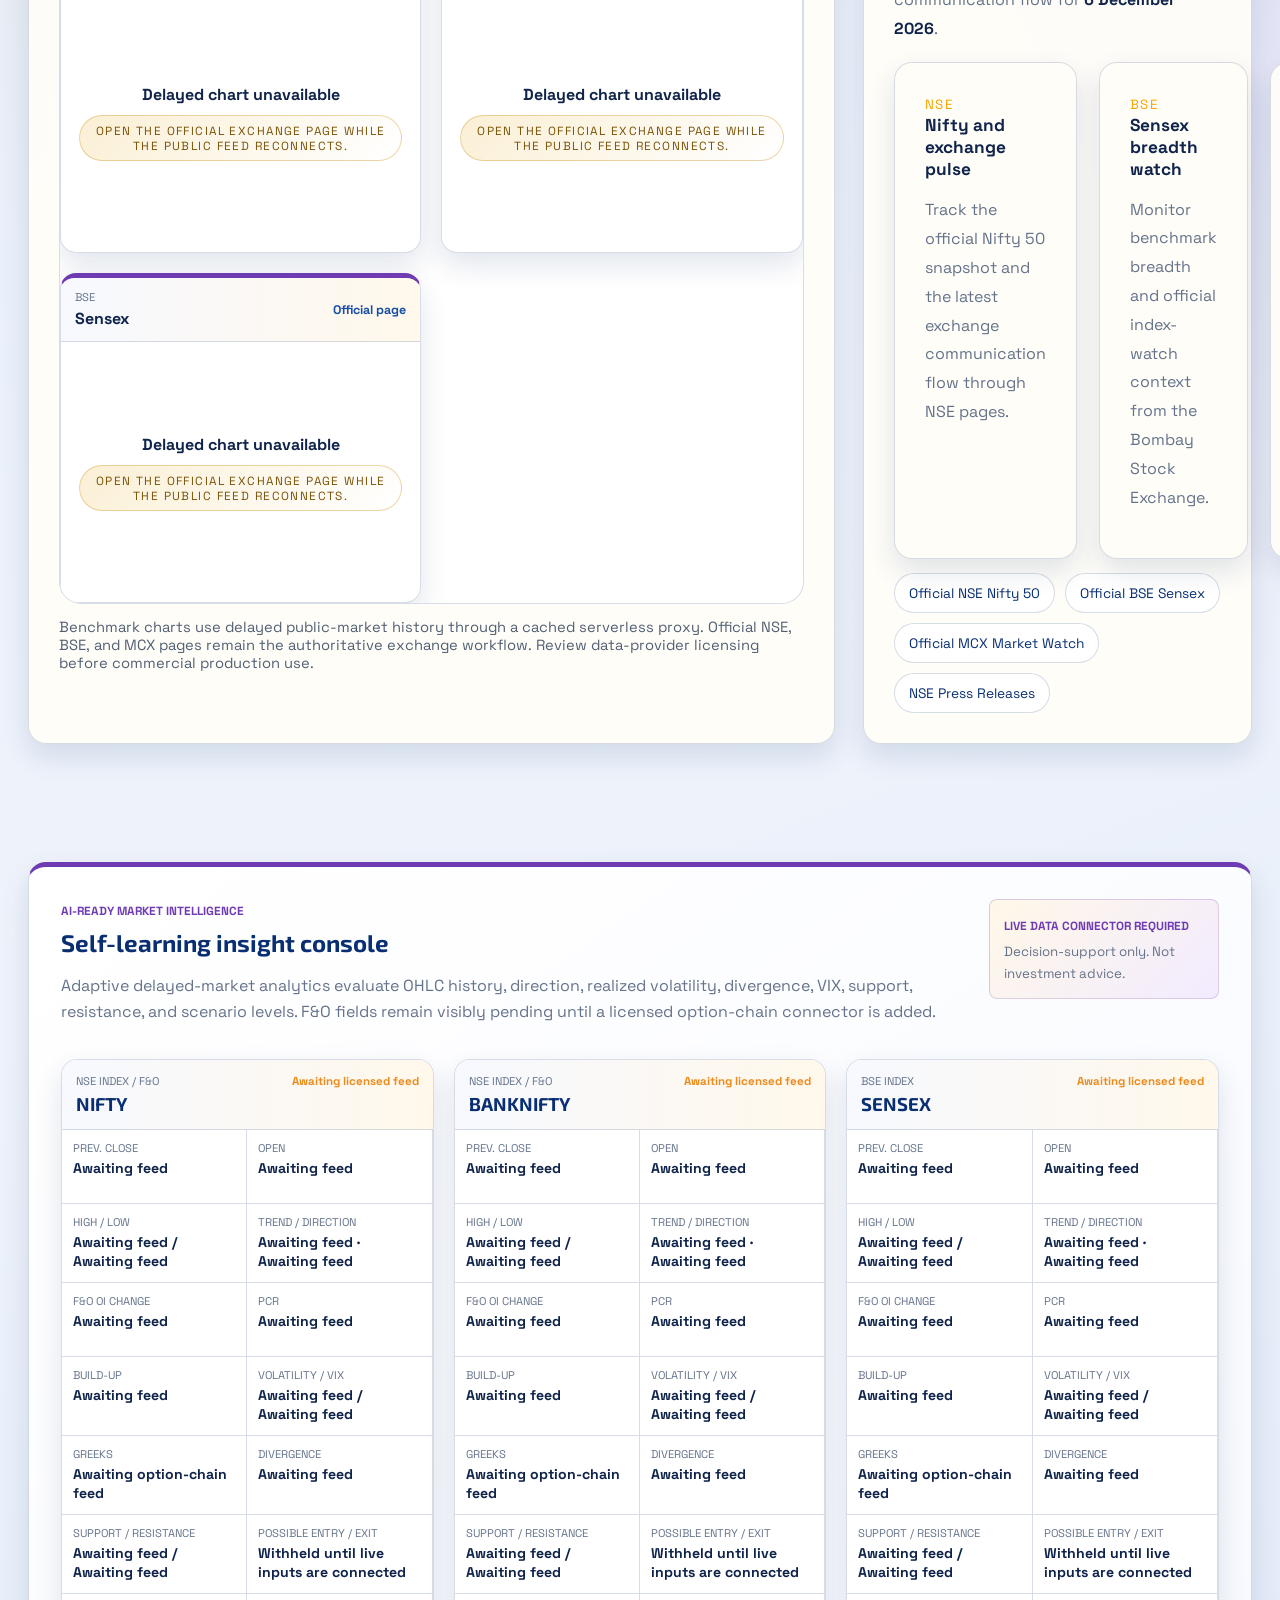
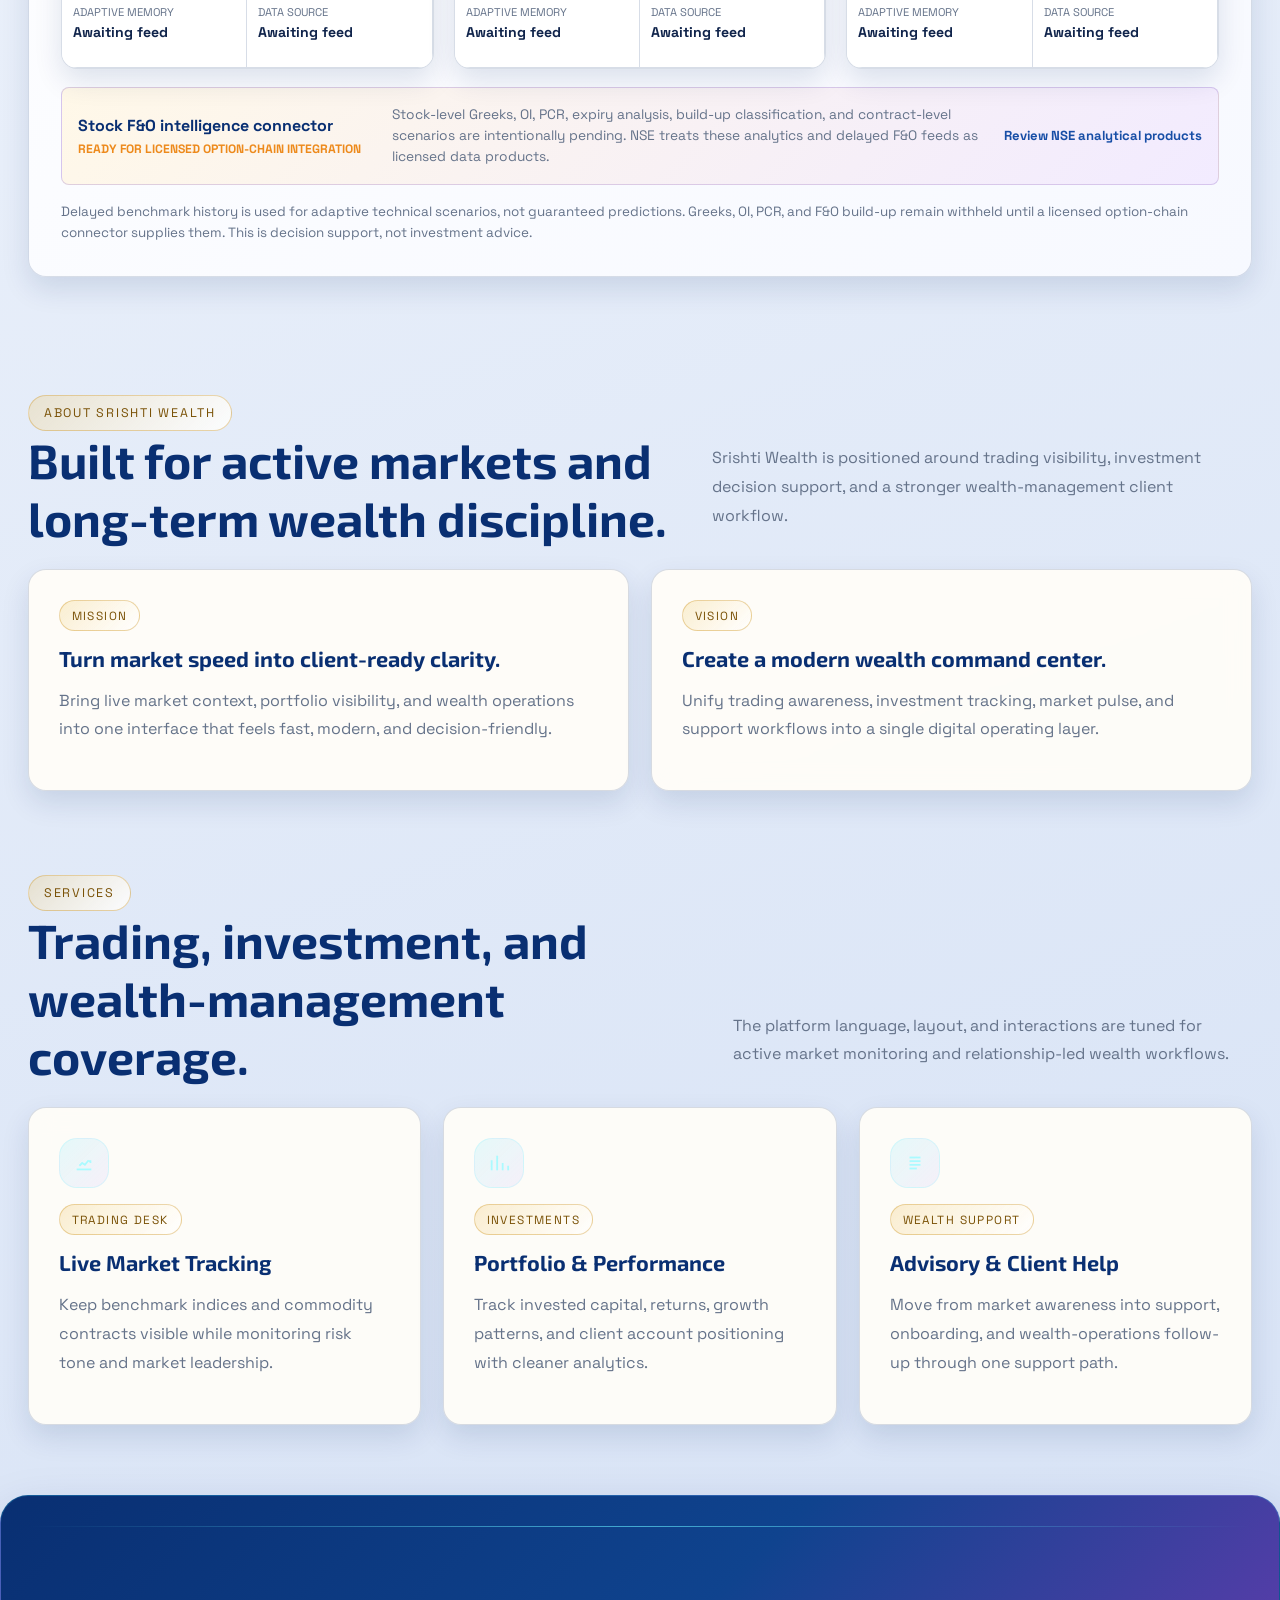
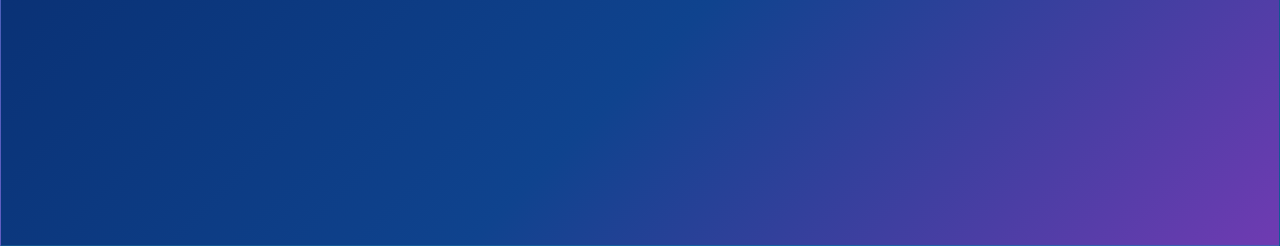
==== commit db5c4e0f: "Add files via upload" ====
--- a/index.html
+++ b/index.html
@@ -124,6 +124,7 @@
         @media (max-width: 1080px) { .hero, .about, .services, .market-grid, .watch-grid, .footer-wrap { display:grid; grid-template-columns:1fr; } .head, .topbar .shell { flex-direction:column; align-items:flex-start; } }
         @media (max-width: 760px) { .shell { width:min(100% - 28px, 1200px); } .nav { display:none; } .stats, .pulse-stats { grid-template-columns:1fr; } .pulse-core { flex-direction:column; align-items:flex-start; } }
     </style>
+    <link rel="stylesheet" href="srishti-light.css">
 </head>
 <body>
     <header class="topbar">
--- a/srishti-light.css
+++ b/srishti-light.css
@@ -744,3 +744,439 @@
         grid-template-columns: 1fr;
     }
 }
+
+/* Final professional visual system: blue, gold, violet, saffron, white */
+:root,
+:root[data-theme="dark"],
+:root[data-theme="light"] {
+    color-scheme: light;
+    --sw-ink: #102141;
+    --sw-ink-2: #263b60;
+    --sw-muted: #65738a;
+    --sw-canvas: #e8eefb;
+    --sw-canvas-2: #d9e4f6;
+    --sw-blue: #174ea6;
+    --sw-blue-deep: #092f72;
+    --sw-blue-rich: #0f438e;
+    --sw-gold: #c88a10;
+    --sw-gold-2: #f0c768;
+    --sw-saffron: #ed8a1c;
+    --sw-violet: #6f3bb2;
+    --sw-violet-2: #8c61d4;
+    --sw-white: #fffdf8;
+    --sw-panel: rgba(255, 253, 248, 0.94);
+    --sw-panel-strong: #ffffff;
+    --sw-panel-blue: #eef5ff;
+    --sw-line: rgba(35, 70, 120, 0.18);
+    --sw-line-strong: rgba(9, 47, 114, 0.24);
+    --sw-shadow: 0 22px 52px rgba(6, 38, 96, 0.18);
+    --sw-shadow-soft: 0 12px 28px rgba(6, 38, 96, 0.12);
+    --q-text: var(--sw-ink);
+    --q-muted: var(--sw-muted);
+    --q-surface: var(--sw-panel);
+    --q-surface-strong: var(--sw-panel-strong);
+    --q-border: var(--sw-line);
+    --q-blue: var(--sw-blue);
+    --q-violet: var(--sw-violet);
+    --q-gold: var(--sw-gold);
+    --app-text: var(--sw-ink);
+    --app-muted: var(--sw-muted);
+    --app-surface: var(--sw-panel);
+    --app-surface-2: var(--sw-panel-blue);
+    --app-border: var(--sw-line);
+    --app-accent: var(--sw-blue);
+    --app-accent-2: var(--sw-gold);
+    --app-accent-3: var(--sw-violet);
+}
+
+html,
+body {
+    min-height: 100%;
+    background:
+        linear-gradient(115deg, rgba(237, 138, 28, 0.18), transparent 24%),
+        linear-gradient(250deg, rgba(111, 59, 178, 0.22), transparent 28%),
+        linear-gradient(160deg, #dfe8f8 0%, #eef3fb 46%, #d5e1f5 100%) !important;
+    color: var(--sw-ink) !important;
+    font-family: "Space Grotesk", "Segoe UI", sans-serif !important;
+}
+
+body::before {
+    opacity: 0.55 !important;
+    background-image:
+        linear-gradient(rgba(23, 78, 166, 0.08) 1px, transparent 1px),
+        linear-gradient(90deg, rgba(23, 78, 166, 0.08) 1px, transparent 1px) !important;
+    background-size: 80px 80px !important;
+    mask-image: linear-gradient(180deg, black, transparent 92%) !important;
+}
+
+body::after {
+    opacity: 0.5 !important;
+    background:
+        linear-gradient(90deg, rgba(9, 47, 114, 0.1), transparent 30%, rgba(200, 138, 16, 0.11)),
+        repeating-linear-gradient(135deg, rgba(255, 255, 255, 0.25) 0 1px, transparent 1px 16px) !important;
+}
+
+.shell {
+    width: min(1280px, calc(100% - 56px)) !important;
+}
+
+.topbar {
+    background: linear-gradient(90deg, rgba(9, 47, 114, 0.96), rgba(23, 78, 166, 0.94), rgba(68, 55, 151, 0.92)) !important;
+    border-bottom: 1px solid rgba(240, 199, 104, 0.52) !important;
+    box-shadow: 0 10px 34px rgba(9, 47, 114, 0.22) !important;
+}
+
+.topbar .shell {
+    padding: 14px 0 !important;
+}
+
+.topbar a,
+.topbar strong,
+.topbar small,
+.nav a {
+    color: #ffffff !important;
+}
+
+.brand-logo,
+.sidebar-brand-logo,
+.hero-brand img,
+.auth-brand img,
+.support-brand img {
+    border-radius: 14px !important;
+    background: rgba(255, 255, 255, 0.92) !important;
+    border: 1px solid rgba(240, 199, 104, 0.52) !important;
+    box-shadow: 0 14px 30px rgba(9, 47, 114, 0.16) !important;
+    filter: none !important;
+}
+
+.hero {
+    min-height: auto !important;
+    padding: 58px 0 46px !important;
+    gap: 36px !important;
+    align-items: center !important;
+}
+
+.copy {
+    flex: 1.08 !important;
+    padding: 0 !important;
+    background: transparent !important;
+    border: none !important;
+    box-shadow: none !important;
+}
+
+h1 {
+    color: var(--sw-blue-deep) !important;
+    font-size: clamp(2.8rem, 5.2vw, 5rem) !important;
+    line-height: 0.98 !important;
+    letter-spacing: 0 !important;
+}
+
+h2,
+h3,
+h4,
+.page-header h1,
+.card h3 {
+    color: var(--sw-blue-deep) !important;
+    letter-spacing: 0 !important;
+}
+
+p,
+li,
+.copy p,
+.head p,
+.panel p,
+.service p,
+.market-card p,
+.contact p,
+.page-header p,
+.card p,
+.settings-value {
+    color: var(--sw-muted) !important;
+}
+
+.visual,
+.panel,
+.service,
+.market-card,
+.page-header,
+.card,
+.metric,
+.chart-container,
+.modal-content,
+.market-ribbon,
+.ai-market-section,
+.auth-container,
+.brand-panel,
+.settings-row,
+.support-card,
+.card {
+    background: var(--sw-panel) !important;
+    border: 1px solid var(--sw-line) !important;
+    border-radius: 18px !important;
+    box-shadow: var(--sw-shadow-soft) !important;
+    backdrop-filter: blur(12px);
+}
+
+.visual,
+.panel,
+.service,
+.market-card {
+    padding: 30px !important;
+}
+
+.visual {
+    border-top: 5px solid var(--sw-gold) !important;
+}
+
+.pulse-box {
+    background: linear-gradient(145deg, #ffffff, #f4f7ff) !important;
+    border: 1px solid var(--sw-line) !important;
+    border-radius: 18px !important;
+}
+
+.pulse-icon,
+.stat,
+.pulse-stat {
+    background: #f6f8fe !important;
+    border: 1px solid var(--sw-line) !important;
+    border-radius: 14px !important;
+}
+
+.pulse-badge,
+.tag,
+.panel span,
+.service span,
+.market-card span {
+    background: linear-gradient(135deg, rgba(240, 199, 104, 0.28), rgba(255, 255, 255, 0.86)) !important;
+    border: 1px solid rgba(200, 138, 16, 0.34) !important;
+    color: #7a5207 !important;
+}
+
+.primary,
+.signin,
+.btn-primary,
+.btn-success,
+.btn,
+button {
+    min-height: 46px;
+    border-radius: 12px !important;
+    background: linear-gradient(135deg, var(--sw-blue-deep), var(--sw-blue) 58%, var(--sw-violet)) !important;
+    color: #ffffff !important;
+    box-shadow: 0 12px 26px rgba(9, 47, 114, 0.24) !important;
+}
+
+.secondary,
+.btn-secondary {
+    min-height: 46px;
+    border-radius: 12px !important;
+    background: #fffaf0 !important;
+    border: 1px solid rgba(200, 138, 16, 0.36) !important;
+    color: var(--sw-blue-deep) !important;
+}
+
+.market-grid {
+    grid-template-columns: minmax(0, 1.45fr) minmax(340px, 0.7fr) !important;
+    gap: 28px !important;
+}
+
+.services,
+.about,
+.watch-grid {
+    gap: 22px !important;
+}
+
+.market-ribbon {
+    background: linear-gradient(135deg, #ffffff, #f6f8ff) !important;
+    border-top: 5px solid var(--sw-gold) !important;
+}
+
+.market-ribbon-track,
+.ticker-ribbon {
+    background: linear-gradient(90deg, #fff8e6, #f5f0ff) !important;
+    border-color: rgba(200, 138, 16, 0.32) !important;
+}
+
+.market-ribbon-marquee,
+.ticker-track {
+    color: var(--sw-blue-deep) !important;
+}
+
+.market-ribbon-links a,
+.market-links a,
+.contact-links a,
+.legal-links a {
+    color: var(--sw-blue-deep) !important;
+}
+
+.benchmark-grid {
+    grid-template-columns: repeat(auto-fit, minmax(310px, 1fr)) !important;
+    gap: 20px !important;
+}
+
+.benchmark-widget,
+.ai-insight-card {
+    border-radius: 16px !important;
+    border: 1px solid var(--sw-line) !important;
+    background: #ffffff !important;
+    overflow: hidden;
+    box-shadow: var(--sw-shadow-soft) !important;
+}
+
+.benchmark-widget {
+    border-top: 5px solid var(--sw-gold) !important;
+}
+
+.benchmark-widget:nth-child(2) {
+    border-top-color: var(--sw-saffron) !important;
+}
+
+.benchmark-widget:nth-child(3) {
+    border-top-color: var(--sw-violet) !important;
+}
+
+.benchmark-widget header,
+.ai-insight-card header {
+    background: linear-gradient(90deg, #f7f9ff, #fff8eb) !important;
+    border-bottom: 1px solid var(--sw-line) !important;
+}
+
+.benchmark-quote strong,
+.metric .value,
+.summary-row span {
+    color: var(--sw-blue-deep) !important;
+}
+
+.benchmark-sparkline {
+    height: 190px !important;
+}
+
+.ai-market-section {
+    padding: 32px !important;
+    border-top: 5px solid var(--sw-violet) !important;
+    background: linear-gradient(145deg, #ffffff, #f7f9ff) !important;
+}
+
+.ai-insight-cards {
+    grid-template-columns: repeat(auto-fit, minmax(360px, 1fr)) !important;
+    gap: 20px !important;
+}
+
+.ai-insight-grid div {
+    background: #ffffff !important;
+}
+
+.ai-insight-status,
+.fno-connector-status {
+    background: linear-gradient(135deg, #fff8e8, #f2ebff) !important;
+    border-color: rgba(111, 59, 178, 0.22) !important;
+}
+
+.sidebar {
+    width: 288px !important;
+    background: linear-gradient(180deg, var(--sw-blue-deep), var(--sw-blue-rich) 62%, #4c348f) !important;
+    border-right: 1px solid rgba(240, 199, 104, 0.45) !important;
+    box-shadow: 14px 0 34px rgba(9, 47, 114, 0.2) !important;
+}
+
+.main-content {
+    margin-left: 288px !important;
+    padding: 36px !important;
+}
+
+.sidebar-menu a {
+    border-radius: 12px !important;
+    color: rgba(255, 255, 255, 0.86) !important;
+    margin: 4px 12px !important;
+}
+
+.sidebar-menu a:hover,
+.sidebar-menu a.active {
+    background: linear-gradient(90deg, rgba(240, 199, 104, 0.3), rgba(255, 255, 255, 0.16)) !important;
+    border-color: rgba(240, 199, 104, 0.72) !important;
+    color: #ffffff !important;
+}
+
+thead,
+.customers-table thead,
+.investments-table thead {
+    background: linear-gradient(90deg, var(--sw-blue-deep), var(--sw-blue), var(--sw-violet)) !important;
+}
+
+input,
+select,
+textarea,
+.form-group input,
+.form-group select {
+    background: #ffffff !important;
+    border: 1px solid var(--sw-line) !important;
+    color: var(--sw-ink) !important;
+    border-radius: 10px !important;
+}
+
+input:focus,
+select:focus,
+textarea:focus {
+    outline: 3px solid rgba(237, 138, 28, 0.18) !important;
+    border-color: var(--sw-saffron) !important;
+}
+
+footer {
+    background: linear-gradient(135deg, var(--sw-blue-deep), var(--sw-blue-rich), var(--sw-violet)) !important;
+    border-radius: 28px 28px 0 0 !important;
+}
+
+footer h2,
+footer p,
+footer strong,
+footer a,
+footer .footer-note {
+    color: #ffffff !important;
+}
+
+.reveal.visible,
+.page-header,
+.market-ribbon,
+.ai-market-section,
+.benchmark-widget,
+.content-section.active > .card {
+    animation: swRise 520ms cubic-bezier(.2,.8,.2,1) both !important;
+}
+
+@keyframes swRise {
+    from { opacity: 0; transform: translateY(18px); }
+    to { opacity: 1; transform: translateY(0); }
+}
+
+@media (max-width: 1180px) {
+    .market-grid {
+        grid-template-columns: 1fr !important;
+    }
+}
+
+@media (max-width: 900px) {
+    .shell {
+        width: min(100% - 32px, 1280px) !important;
+    }
+
+    .sidebar {
+        width: 100% !important;
+    }
+
+    .main-content {
+        margin-left: 0 !important;
+        padding: 22px !important;
+    }
+
+    .hero,
+    .topbar .shell,
+    .head,
+    .footer-wrap {
+        display: grid !important;
+        grid-template-columns: 1fr !important;
+    }
+
+    .ai-insight-cards,
+    .benchmark-grid {
+        grid-template-columns: 1fr !important;
+    }
+}
--- a/srishti-light.css
+++ b/srishti-light.css
@@ -744,3 +744,439 @@
         grid-template-columns: 1fr;
     }
 }
+
+/* Final professional visual system: blue, gold, violet, saffron, white */
+:root,
+:root[data-theme="dark"],
+:root[data-theme="light"] {
+    color-scheme: light;
+    --sw-ink: #102141;
+    --sw-ink-2: #263b60;
+    --sw-muted: #65738a;
+    --sw-canvas: #e8eefb;
+    --sw-canvas-2: #d9e4f6;
+    --sw-blue: #174ea6;
+    --sw-blue-deep: #092f72;
+    --sw-blue-rich: #0f438e;
+    --sw-gold: #c88a10;
+    --sw-gold-2: #f0c768;
+    --sw-saffron: #ed8a1c;
+    --sw-violet: #6f3bb2;
+    --sw-violet-2: #8c61d4;
+    --sw-white: #fffdf8;
+    --sw-panel: rgba(255, 253, 248, 0.94);
+    --sw-panel-strong: #ffffff;
+    --sw-panel-blue: #eef5ff;
+    --sw-line: rgba(35, 70, 120, 0.18);
+    --sw-line-strong: rgba(9, 47, 114, 0.24);
+    --sw-shadow: 0 22px 52px rgba(6, 38, 96, 0.18);
+    --sw-shadow-soft: 0 12px 28px rgba(6, 38, 96, 0.12);
+    --q-text: var(--sw-ink);
+    --q-muted: var(--sw-muted);
+    --q-surface: var(--sw-panel);
+    --q-surface-strong: var(--sw-panel-strong);
+    --q-border: var(--sw-line);
+    --q-blue: var(--sw-blue);
+    --q-violet: var(--sw-violet);
+    --q-gold: var(--sw-gold);
+    --app-text: var(--sw-ink);
+    --app-muted: var(--sw-muted);
+    --app-surface: var(--sw-panel);
+    --app-surface-2: var(--sw-panel-blue);
+    --app-border: var(--sw-line);
+    --app-accent: var(--sw-blue);
+    --app-accent-2: var(--sw-gold);
+    --app-accent-3: var(--sw-violet);
+}
+
+html,
+body {
+    min-height: 100%;
+    background:
+        linear-gradient(115deg, rgba(237, 138, 28, 0.18), transparent 24%),
+        linear-gradient(250deg, rgba(111, 59, 178, 0.22), transparent 28%),
+        linear-gradient(160deg, #dfe8f8 0%, #eef3fb 46%, #d5e1f5 100%) !important;
+    color: var(--sw-ink) !important;
+    font-family: "Space Grotesk", "Segoe UI", sans-serif !important;
+}
+
+body::before {
+    opacity: 0.55 !important;
+    background-image:
+        linear-gradient(rgba(23, 78, 166, 0.08) 1px, transparent 1px),
+        linear-gradient(90deg, rgba(23, 78, 166, 0.08) 1px, transparent 1px) !important;
+    background-size: 80px 80px !important;
+    mask-image: linear-gradient(180deg, black, transparent 92%) !important;
+}
+
+body::after {
+    opacity: 0.5 !important;
+    background:
+        linear-gradient(90deg, rgba(9, 47, 114, 0.1), transparent 30%, rgba(200, 138, 16, 0.11)),
+        repeating-linear-gradient(135deg, rgba(255, 255, 255, 0.25) 0 1px, transparent 1px 16px) !important;
+}
+
+.shell {
+    width: min(1280px, calc(100% - 56px)) !important;
+}
+
+.topbar {
+    background: linear-gradient(90deg, rgba(9, 47, 114, 0.96), rgba(23, 78, 166, 0.94), rgba(68, 55, 151, 0.92)) !important;
+    border-bottom: 1px solid rgba(240, 199, 104, 0.52) !important;
+    box-shadow: 0 10px 34px rgba(9, 47, 114, 0.22) !important;
+}
+
+.topbar .shell {
+    padding: 14px 0 !important;
+}
+
+.topbar a,
+.topbar strong,
+.topbar small,
+.nav a {
+    color: #ffffff !important;
+}
+
+.brand-logo,
+.sidebar-brand-logo,
+.hero-brand img,
+.auth-brand img,
+.support-brand img {
+    border-radius: 14px !important;
+    background: rgba(255, 255, 255, 0.92) !important;
+    border: 1px solid rgba(240, 199, 104, 0.52) !important;
+    box-shadow: 0 14px 30px rgba(9, 47, 114, 0.16) !important;
+    filter: none !important;
+}
+
+.hero {
+    min-height: auto !important;
+    padding: 58px 0 46px !important;
+    gap: 36px !important;
+    align-items: center !important;
+}
+
+.copy {
+    flex: 1.08 !important;
+    padding: 0 !important;
+    background: transparent !important;
+    border: none !important;
+    box-shadow: none !important;
+}
+
+h1 {
+    color: var(--sw-blue-deep) !important;
+    font-size: clamp(2.8rem, 5.2vw, 5rem) !important;
+    line-height: 0.98 !important;
+    letter-spacing: 0 !important;
+}
+
+h2,
+h3,
+h4,
+.page-header h1,
+.card h3 {
+    color: var(--sw-blue-deep) !important;
+    letter-spacing: 0 !important;
+}
+
+p,
+li,
+.copy p,
+.head p,
+.panel p,
+.service p,
+.market-card p,
+.contact p,
+.page-header p,
+.card p,
+.settings-value {
+    color: var(--sw-muted) !important;
+}
+
+.visual,
+.panel,
+.service,
+.market-card,
+.page-header,
+.card,
+.metric,
+.chart-container,
+.modal-content,
+.market-ribbon,
+.ai-market-section,
+.auth-container,
+.brand-panel,
+.settings-row,
+.support-card,
+.card {
+    background: var(--sw-panel) !important;
+    border: 1px solid var(--sw-line) !important;
+    border-radius: 18px !important;
+    box-shadow: var(--sw-shadow-soft) !important;
+    backdrop-filter: blur(12px);
+}
+
+.visual,
+.panel,
+.service,
+.market-card {
+    padding: 30px !important;
+}
+
+.visual {
+    border-top: 5px solid var(--sw-gold) !important;
+}
+
+.pulse-box {
+    background: linear-gradient(145deg, #ffffff, #f4f7ff) !important;
+    border: 1px solid var(--sw-line) !important;
+    border-radius: 18px !important;
+}
+
+.pulse-icon,
+.stat,
+.pulse-stat {
+    background: #f6f8fe !important;
+    border: 1px solid var(--sw-line) !important;
+    border-radius: 14px !important;
+}
+
+.pulse-badge,
+.tag,
+.panel span,
+.service span,
+.market-card span {
+    background: linear-gradient(135deg, rgba(240, 199, 104, 0.28), rgba(255, 255, 255, 0.86)) !important;
+    border: 1px solid rgba(200, 138, 16, 0.34) !important;
+    color: #7a5207 !important;
+}
+
+.primary,
+.signin,
+.btn-primary,
+.btn-success,
+.btn,
+button {
+    min-height: 46px;
+    border-radius: 12px !important;
+    background: linear-gradient(135deg, var(--sw-blue-deep), var(--sw-blue) 58%, var(--sw-violet)) !important;
+    color: #ffffff !important;
+    box-shadow: 0 12px 26px rgba(9, 47, 114, 0.24) !important;
+}
+
+.secondary,
+.btn-secondary {
+    min-height: 46px;
+    border-radius: 12px !important;
+    background: #fffaf0 !important;
+    border: 1px solid rgba(200, 138, 16, 0.36) !important;
+    color: var(--sw-blue-deep) !important;
+}
+
+.market-grid {
+    grid-template-columns: minmax(0, 1.45fr) minmax(340px, 0.7fr) !important;
+    gap: 28px !important;
+}
+
+.services,
+.about,
+.watch-grid {
+    gap: 22px !important;
+}
+
+.market-ribbon {
+    background: linear-gradient(135deg, #ffffff, #f6f8ff) !important;
+    border-top: 5px solid var(--sw-gold) !important;
+}
+
+.market-ribbon-track,
+.ticker-ribbon {
+    background: linear-gradient(90deg, #fff8e6, #f5f0ff) !important;
+    border-color: rgba(200, 138, 16, 0.32) !important;
+}
+
+.market-ribbon-marquee,
+.ticker-track {
+    color: var(--sw-blue-deep) !important;
+}
+
+.market-ribbon-links a,
+.market-links a,
+.contact-links a,
+.legal-links a {
+    color: var(--sw-blue-deep) !important;
+}
+
+.benchmark-grid {
+    grid-template-columns: repeat(auto-fit, minmax(310px, 1fr)) !important;
+    gap: 20px !important;
+}
+
+.benchmark-widget,
+.ai-insight-card {
+    border-radius: 16px !important;
+    border: 1px solid var(--sw-line) !important;
+    background: #ffffff !important;
+    overflow: hidden;
+    box-shadow: var(--sw-shadow-soft) !important;
+}
+
+.benchmark-widget {
+    border-top: 5px solid var(--sw-gold) !important;
+}
+
+.benchmark-widget:nth-child(2) {
+    border-top-color: var(--sw-saffron) !important;
+}
+
+.benchmark-widget:nth-child(3) {
+    border-top-color: var(--sw-violet) !important;
+}
+
+.benchmark-widget header,
+.ai-insight-card header {
+    background: linear-gradient(90deg, #f7f9ff, #fff8eb) !important;
+    border-bottom: 1px solid var(--sw-line) !important;
+}
+
+.benchmark-quote strong,
+.metric .value,
+.summary-row span {
+    color: var(--sw-blue-deep) !important;
+}
+
+.benchmark-sparkline {
+    height: 190px !important;
+}
+
+.ai-market-section {
+    padding: 32px !important;
+    border-top: 5px solid var(--sw-violet) !important;
+    background: linear-gradient(145deg, #ffffff, #f7f9ff) !important;
+}
+
+.ai-insight-cards {
+    grid-template-columns: repeat(auto-fit, minmax(360px, 1fr)) !important;
+    gap: 20px !important;
+}
+
+.ai-insight-grid div {
+    background: #ffffff !important;
+}
+
+.ai-insight-status,
+.fno-connector-status {
+    background: linear-gradient(135deg, #fff8e8, #f2ebff) !important;
+    border-color: rgba(111, 59, 178, 0.22) !important;
+}
+
+.sidebar {
+    width: 288px !important;
+    background: linear-gradient(180deg, var(--sw-blue-deep), var(--sw-blue-rich) 62%, #4c348f) !important;
+    border-right: 1px solid rgba(240, 199, 104, 0.45) !important;
+    box-shadow: 14px 0 34px rgba(9, 47, 114, 0.2) !important;
+}
+
+.main-content {
+    margin-left: 288px !important;
+    padding: 36px !important;
+}
+
+.sidebar-menu a {
+    border-radius: 12px !important;
+    color: rgba(255, 255, 255, 0.86) !important;
+    margin: 4px 12px !important;
+}
+
+.sidebar-menu a:hover,
+.sidebar-menu a.active {
+    background: linear-gradient(90deg, rgba(240, 199, 104, 0.3), rgba(255, 255, 255, 0.16)) !important;
+    border-color: rgba(240, 199, 104, 0.72) !important;
+    color: #ffffff !important;
+}
+
+thead,
+.customers-table thead,
+.investments-table thead {
+    background: linear-gradient(90deg, var(--sw-blue-deep), var(--sw-blue), var(--sw-violet)) !important;
+}
+
+input,
+select,
+textarea,
+.form-group input,
+.form-group select {
+    background: #ffffff !important;
+    border: 1px solid var(--sw-line) !important;
+    color: var(--sw-ink) !important;
+    border-radius: 10px !important;
+}
+
+input:focus,
+select:focus,
+textarea:focus {
+    outline: 3px solid rgba(237, 138, 28, 0.18) !important;
+    border-color: var(--sw-saffron) !important;
+}
+
+footer {
+    background: linear-gradient(135deg, var(--sw-blue-deep), var(--sw-blue-rich), var(--sw-violet)) !important;
+    border-radius: 28px 28px 0 0 !important;
+}
+
+footer h2,
+footer p,
+footer strong,
+footer a,
+footer .footer-note {
+    color: #ffffff !important;
+}
+
+.reveal.visible,
+.page-header,
+.market-ribbon,
+.ai-market-section,
+.benchmark-widget,
+.content-section.active > .card {
+    animation: swRise 520ms cubic-bezier(.2,.8,.2,1) both !important;
+}
+
+@keyframes swRise {
+    from { opacity: 0; transform: translateY(18px); }
+    to { opacity: 1; transform: translateY(0); }
+}
+
+@media (max-width: 1180px) {
+    .market-grid {
+        grid-template-columns: 1fr !important;
+    }
+}
+
+@media (max-width: 900px) {
+    .shell {
+        width: min(100% - 32px, 1280px) !important;
+    }
+
+    .sidebar {
+        width: 100% !important;
+    }
+
+    .main-content {
+        margin-left: 0 !important;
+        padding: 22px !important;
+    }
+
+    .hero,
+    .topbar .shell,
+    .head,
+    .footer-wrap {
+        display: grid !important;
+        grid-template-columns: 1fr !important;
+    }
+
+    .ai-insight-cards,
+    .benchmark-grid {
+        grid-template-columns: 1fr !important;
+    }
+}
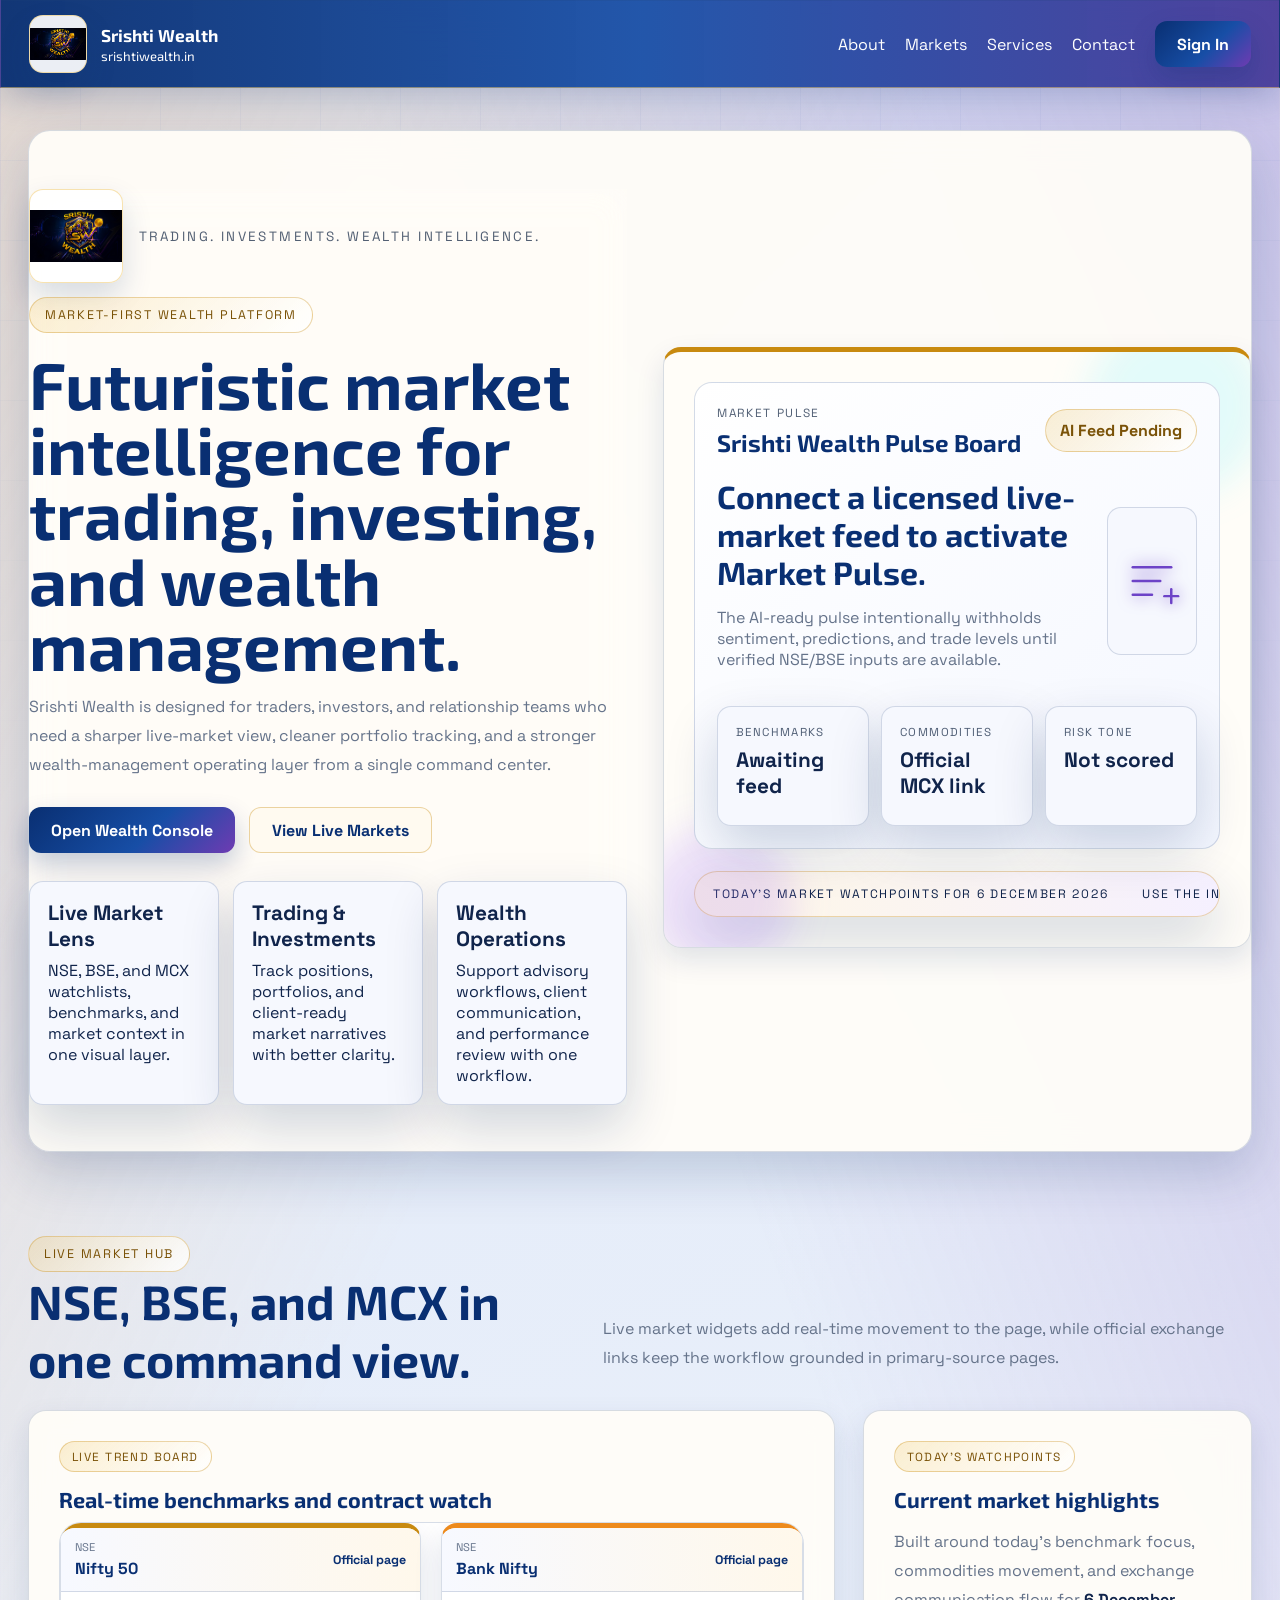
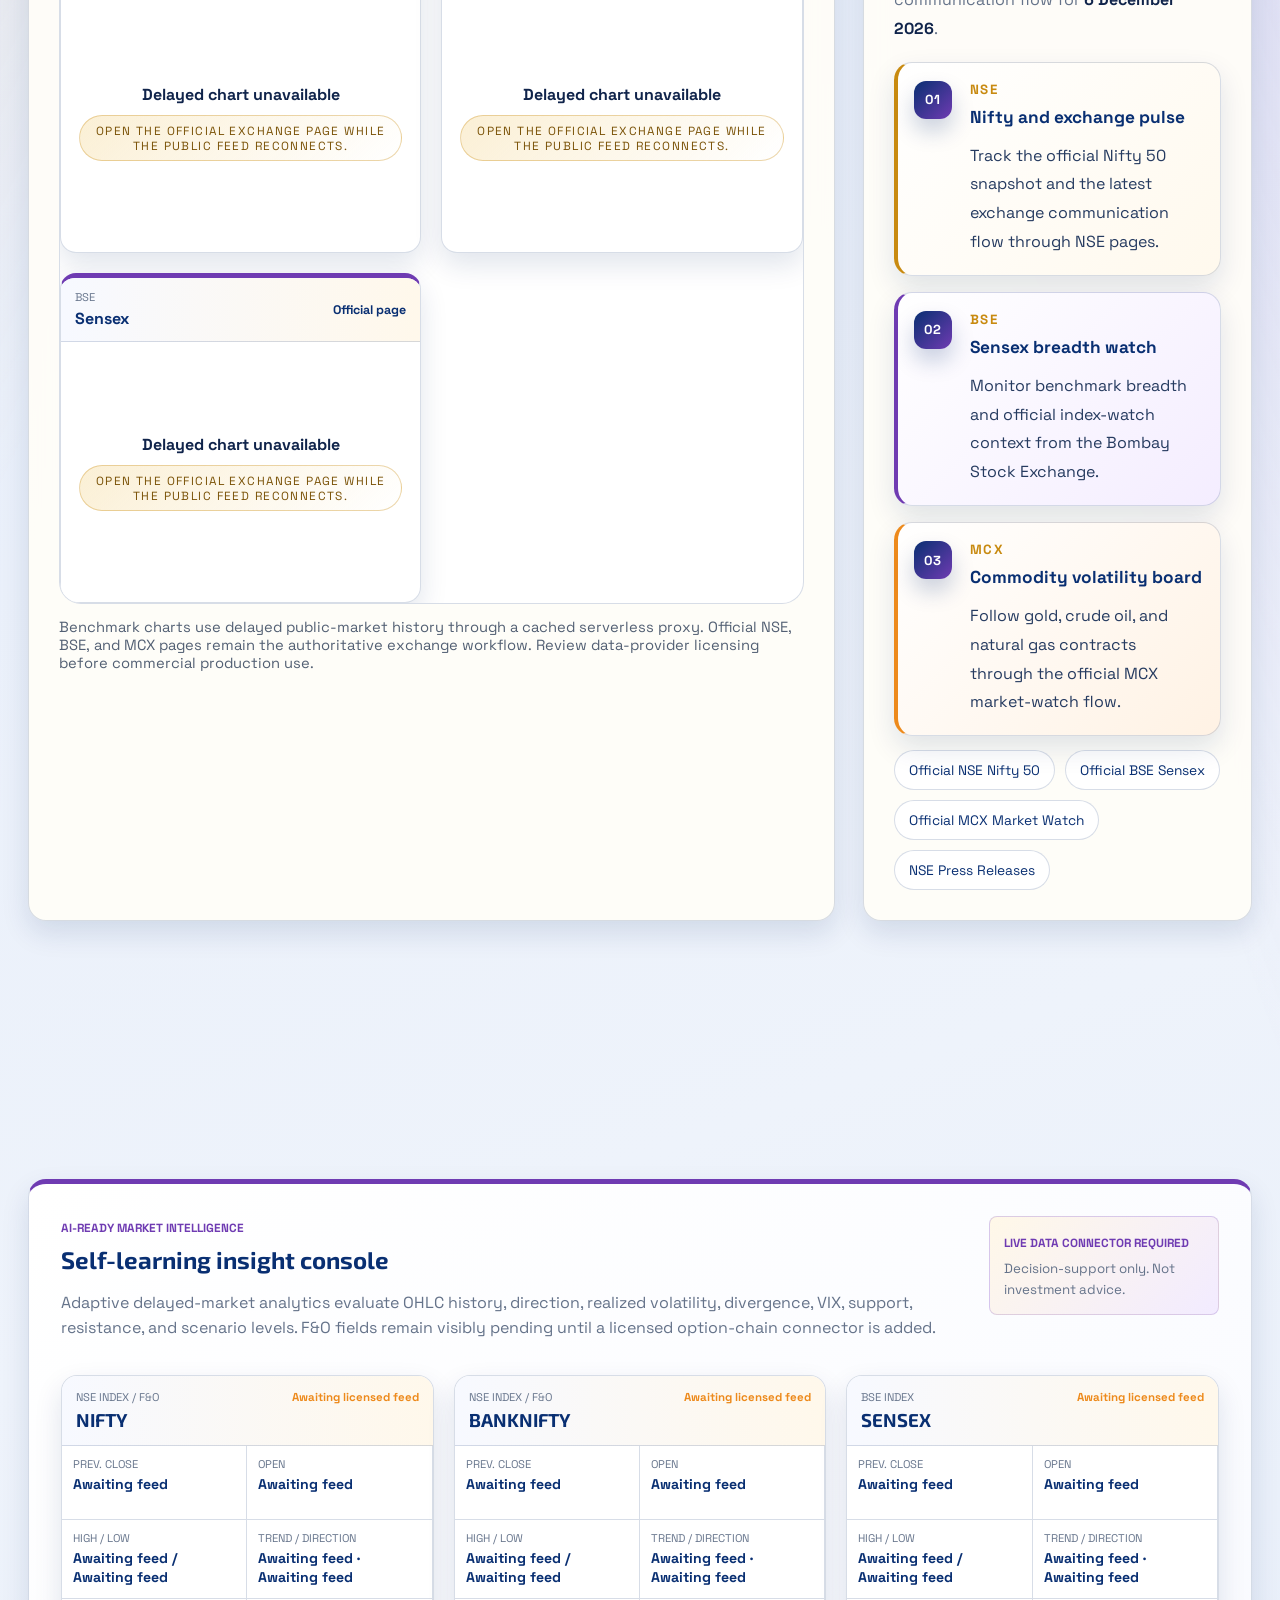
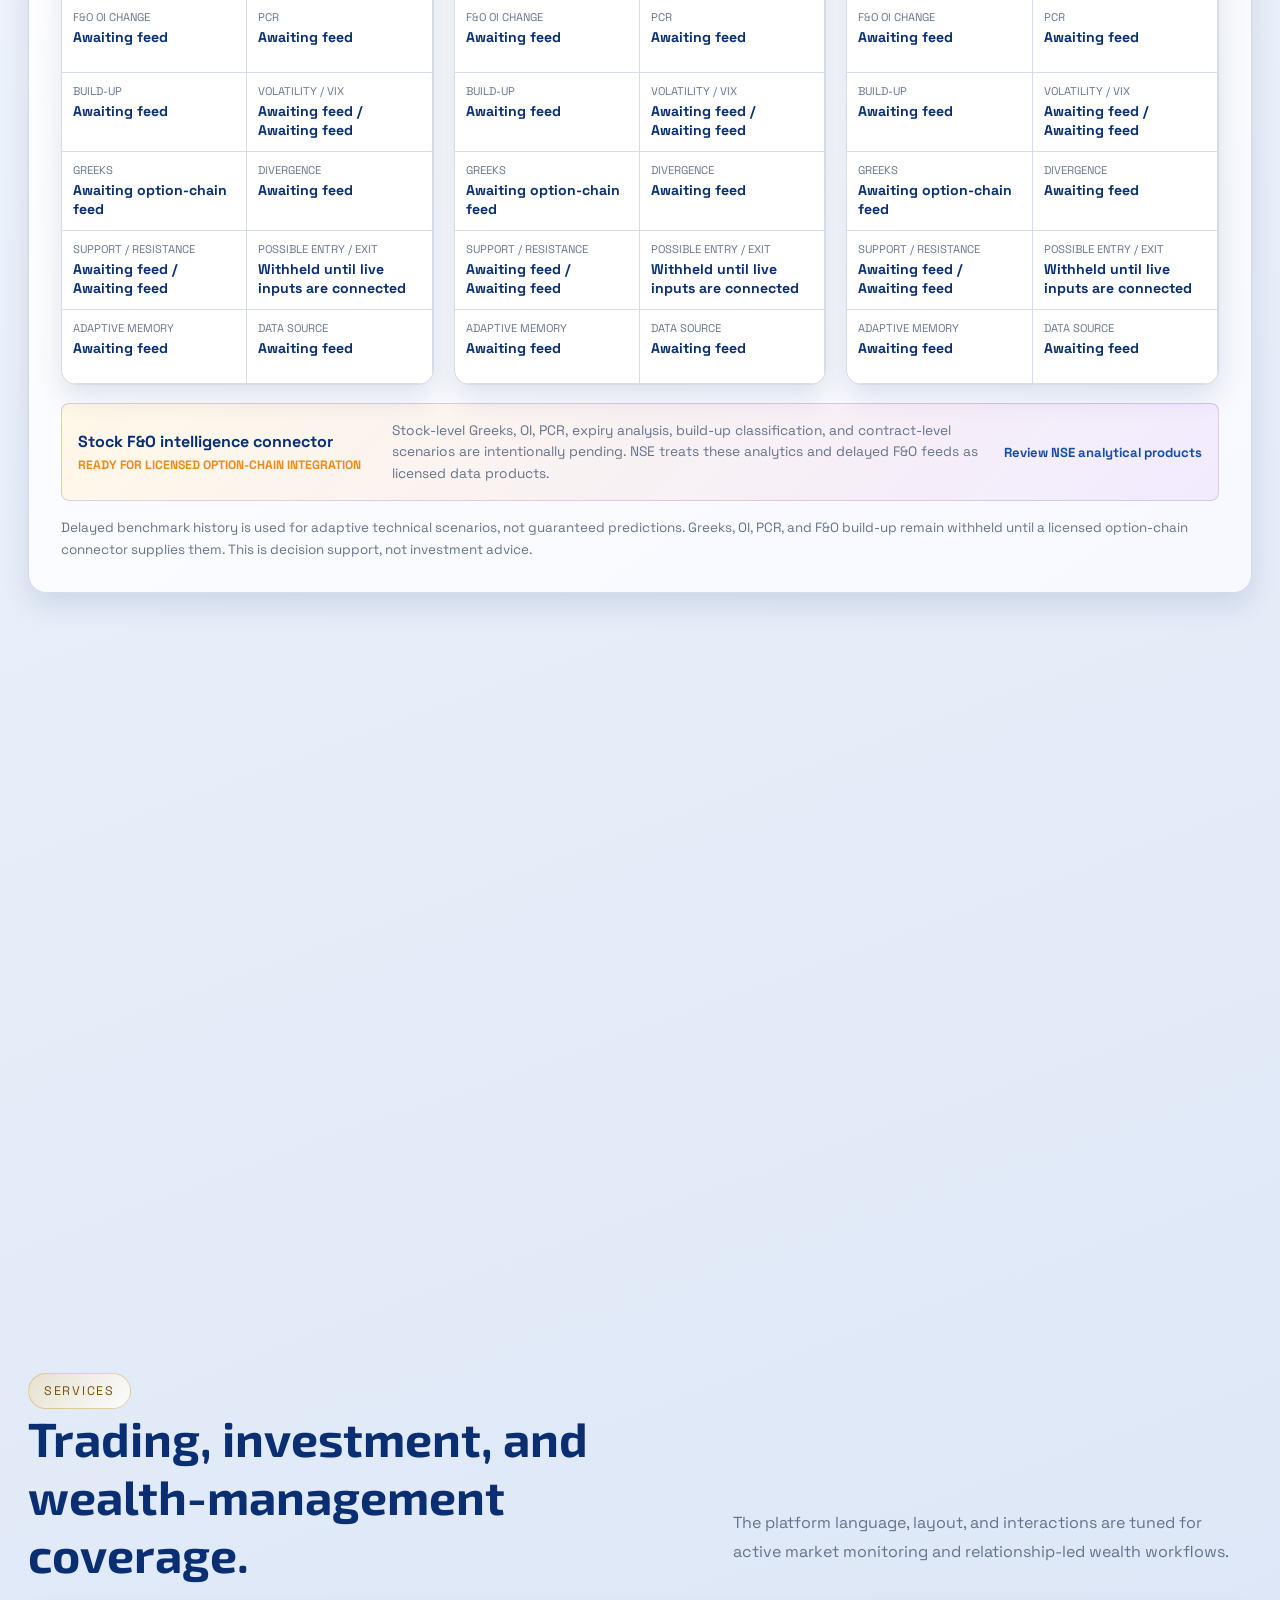
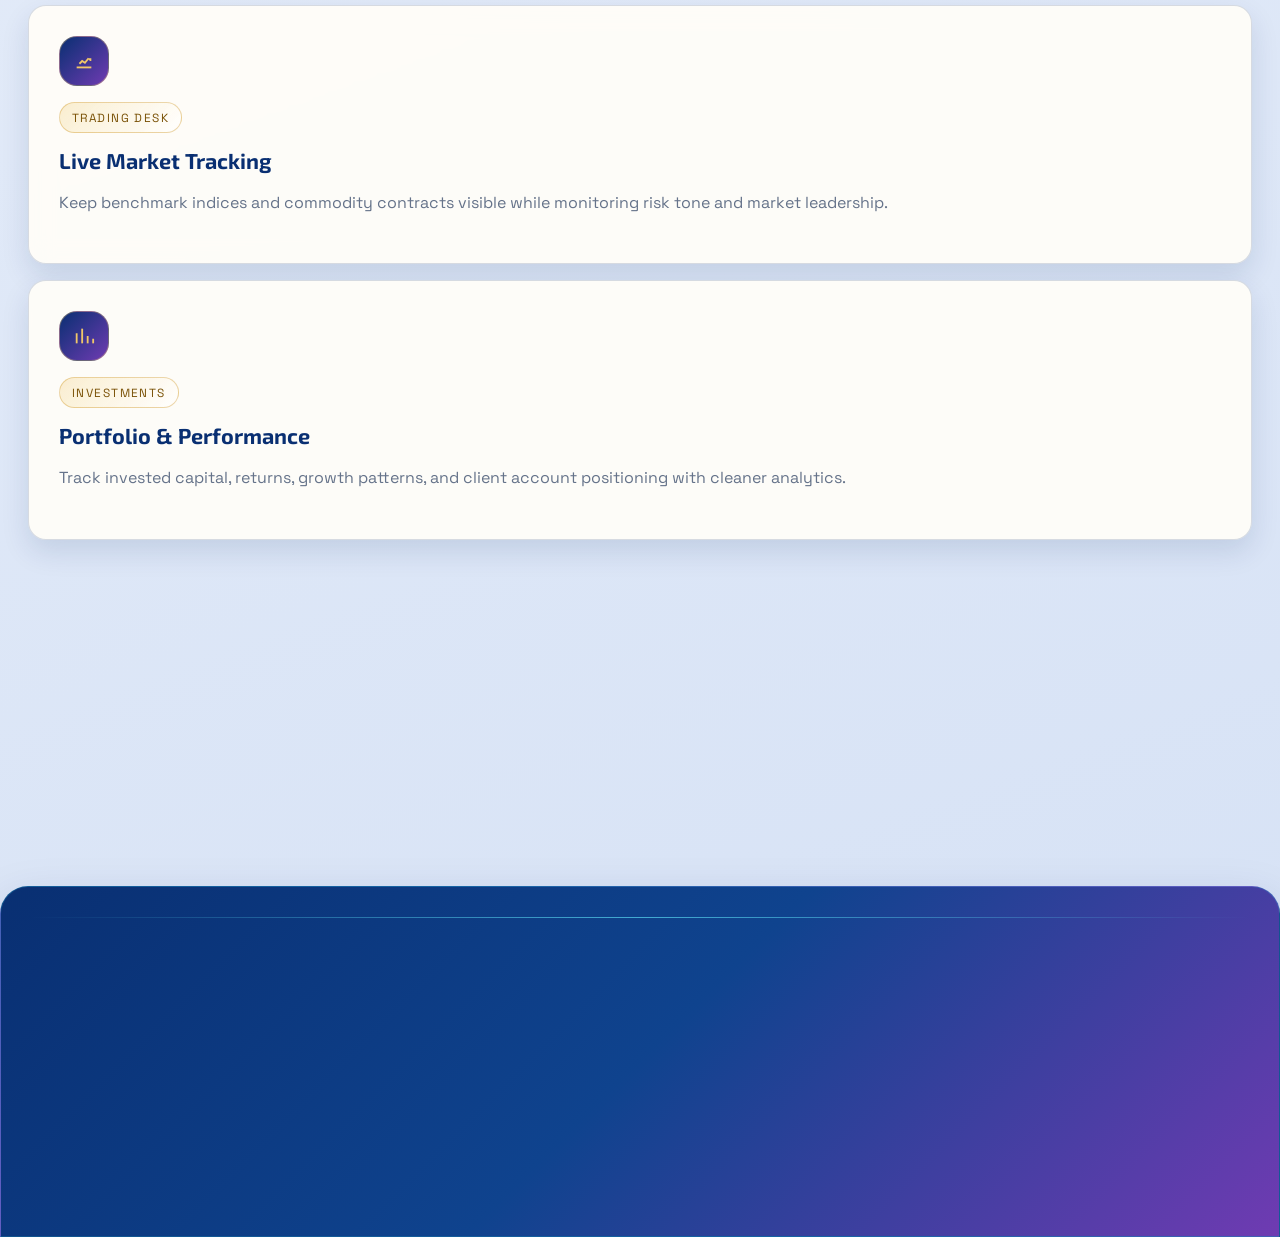
==== commit 258ff270: "Add files via upload" ====
--- a/index.html
+++ b/index.html
@@ -212,16 +212,19 @@
                         <p>Built around today’s benchmark focus, commodities movement, and exchange communication flow for <strong id="market-date">today</strong>.</p>
                         <div class="watch-grid">
                             <div class="market-card watch-card">
+                                <div class="watch-accent">01</div>
                                 <small>NSE</small>
                                 <strong>Nifty and exchange pulse</strong>
                                 <p>Track the official Nifty 50 snapshot and the latest exchange communication flow through NSE pages.</p>
                             </div>
                             <div class="market-card watch-card">
+                                <div class="watch-accent">02</div>
                                 <small>BSE</small>
                                 <strong>Sensex breadth watch</strong>
                                 <p>Monitor benchmark breadth and official index-watch context from the Bombay Stock Exchange.</p>
                             </div>
                             <div class="market-card watch-card">
+                                <div class="watch-accent">03</div>
                                 <small>MCX</small>
                                 <strong>Commodity volatility board</strong>
                                 <p>Follow gold, crude oil, and natural gas contracts through the official MCX market-watch flow.</p>
@@ -234,6 +237,11 @@
                             <a href="https://www.nseindia.com/resources/exchange-communication-press-releases" target="_blank" rel="noopener">NSE Press Releases</a>
                         </div>
                     </div>
+                </div>
+                <div class="market-actions reveal">
+                    <div><strong>Session Checklist</strong><span>Confirm benchmark trend, scan F&O risk, then review customer exposure.</span></div>
+                    <div><strong>Risk Lens</strong><span>Use VIX, support/resistance, and divergence before sizing decisions.</span></div>
+                    <div><strong>Client Ready</strong><span>Turn market movement into clear portfolio and support follow-up.</span></div>
                 </div>
             </div>
         </section>
--- a/srishti-light.css
+++ b/srishti-light.css
@@ -982,7 +982,8 @@
 .services,
 .about,
 .watch-grid {
-    gap: 22px !important;
+    gap: 16px !important;
+    grid-template-columns: 1fr !important;
 }
 
 .market-ribbon {
@@ -1180,3 +1181,159 @@
         grid-template-columns: 1fr !important;
     }
 }
+
+/* Market readability and premium accent corrections */
+.watch-card {
+    position: relative;
+    display: grid !important;
+    gap: 8px;
+    min-width: 0;
+    padding: 18px 18px 18px 72px !important;
+    border-left: 4px solid var(--sw-gold) !important;
+    background: linear-gradient(135deg, #ffffff 0%, #fff9ed 100%) !important;
+}
+
+.watch-card:nth-child(2) {
+    border-left-color: var(--sw-violet) !important;
+    background: linear-gradient(135deg, #ffffff 0%, #f4edff 100%) !important;
+}
+
+.watch-card:nth-child(3) {
+    border-left-color: var(--sw-saffron) !important;
+    background: linear-gradient(135deg, #ffffff 0%, #fff2e4 100%) !important;
+}
+
+.watch-accent {
+    position: absolute;
+    left: 16px;
+    top: 18px;
+    width: 38px;
+    height: 38px;
+    display: grid;
+    place-items: center;
+    border-radius: 12px;
+    background: linear-gradient(135deg, var(--sw-blue-deep), var(--sw-violet));
+    color: #ffffff;
+    font-weight: 800;
+    font-size: 0.82rem;
+    box-shadow: 0 12px 22px rgba(9, 47, 114, 0.22);
+}
+
+.watch-card small {
+    color: var(--sw-gold) !important;
+    font-weight: 800;
+}
+
+.watch-card strong {
+    color: var(--sw-blue-deep) !important;
+    overflow-wrap: anywhere;
+}
+
+.watch-card p {
+    margin: 0 !important;
+    color: var(--sw-ink-2) !important;
+}
+
+.market-actions {
+    display: grid;
+    grid-template-columns: repeat(3, minmax(0, 1fr));
+    gap: 18px;
+    margin-top: 24px;
+}
+
+.market-actions div {
+    min-width: 0;
+    padding: 20px;
+    border-radius: 18px;
+    background:
+        linear-gradient(135deg, rgba(9, 47, 114, 0.95), rgba(23, 78, 166, 0.9) 58%, rgba(111, 59, 178, 0.9));
+    border: 1px solid rgba(240, 199, 104, 0.32);
+    box-shadow: 0 18px 34px rgba(9, 47, 114, 0.2);
+}
+
+.market-actions strong {
+    display: block;
+    color: #ffffff !important;
+    font-size: 1rem;
+    margin-bottom: 7px;
+}
+
+.market-actions span {
+    color: rgba(255, 255, 255, 0.82) !important;
+    line-height: 1.55;
+    font-size: 0.92rem;
+}
+
+.benchmark-widget.is-positive .benchmark-quote strong,
+.benchmark-widget.is-positive .benchmark-line {
+    color: #0e6c48 !important;
+}
+
+.benchmark-widget.is-negative .benchmark-quote strong,
+.benchmark-widget.is-negative .benchmark-line {
+    color: #a8334f !important;
+}
+
+.benchmark-quote {
+    padding: 20px 16px 6px !important;
+}
+
+.benchmark-quote strong {
+    font-size: clamp(1.55rem, 2.2vw, 2rem) !important;
+    font-weight: 900 !important;
+    letter-spacing: 0 !important;
+}
+
+.benchmark-quote span {
+    padding: 6px 10px;
+    border-radius: 999px;
+    background: #eef5ff;
+    color: var(--sw-blue-deep) !important;
+}
+
+.benchmark-widget.is-positive .benchmark-quote span {
+    background: #e7f7ef;
+    color: #0e6c48 !important;
+}
+
+.benchmark-widget.is-negative .benchmark-quote span {
+    background: #ffeaf0;
+    color: #a8334f !important;
+}
+
+.benchmark-widget header strong,
+.benchmark-widget header a,
+.benchmark-widget footer a {
+    color: var(--sw-blue-deep) !important;
+}
+
+.benchmark-widget small,
+.benchmark-widget footer span,
+.ai-insight-card small {
+    color: #68768d !important;
+}
+
+.ai-insight-grid strong {
+    color: var(--sw-blue-deep) !important;
+}
+
+.metric .value,
+.summary-row span {
+    color: var(--sw-violet) !important;
+    text-shadow: none !important;
+}
+
+.service-icon {
+    background: linear-gradient(135deg, var(--sw-blue-deep), var(--sw-violet)) !important;
+    border-color: rgba(240, 199, 104, 0.35) !important;
+}
+
+.service-icon svg {
+    stroke: var(--sw-gold-2) !important;
+}
+
+@media (max-width: 1180px) {
+    .market-actions {
+        grid-template-columns: 1fr;
+    }
+}
--- a/srishti-light.css
+++ b/srishti-light.css
@@ -982,7 +982,8 @@
 .services,
 .about,
 .watch-grid {
-    gap: 22px !important;
+    gap: 16px !important;
+    grid-template-columns: 1fr !important;
 }
 
 .market-ribbon {
@@ -1180,3 +1181,159 @@
         grid-template-columns: 1fr !important;
     }
 }
+
+/* Market readability and premium accent corrections */
+.watch-card {
+    position: relative;
+    display: grid !important;
+    gap: 8px;
+    min-width: 0;
+    padding: 18px 18px 18px 72px !important;
+    border-left: 4px solid var(--sw-gold) !important;
+    background: linear-gradient(135deg, #ffffff 0%, #fff9ed 100%) !important;
+}
+
+.watch-card:nth-child(2) {
+    border-left-color: var(--sw-violet) !important;
+    background: linear-gradient(135deg, #ffffff 0%, #f4edff 100%) !important;
+}
+
+.watch-card:nth-child(3) {
+    border-left-color: var(--sw-saffron) !important;
+    background: linear-gradient(135deg, #ffffff 0%, #fff2e4 100%) !important;
+}
+
+.watch-accent {
+    position: absolute;
+    left: 16px;
+    top: 18px;
+    width: 38px;
+    height: 38px;
+    display: grid;
+    place-items: center;
+    border-radius: 12px;
+    background: linear-gradient(135deg, var(--sw-blue-deep), var(--sw-violet));
+    color: #ffffff;
+    font-weight: 800;
+    font-size: 0.82rem;
+    box-shadow: 0 12px 22px rgba(9, 47, 114, 0.22);
+}
+
+.watch-card small {
+    color: var(--sw-gold) !important;
+    font-weight: 800;
+}
+
+.watch-card strong {
+    color: var(--sw-blue-deep) !important;
+    overflow-wrap: anywhere;
+}
+
+.watch-card p {
+    margin: 0 !important;
+    color: var(--sw-ink-2) !important;
+}
+
+.market-actions {
+    display: grid;
+    grid-template-columns: repeat(3, minmax(0, 1fr));
+    gap: 18px;
+    margin-top: 24px;
+}
+
+.market-actions div {
+    min-width: 0;
+    padding: 20px;
+    border-radius: 18px;
+    background:
+        linear-gradient(135deg, rgba(9, 47, 114, 0.95), rgba(23, 78, 166, 0.9) 58%, rgba(111, 59, 178, 0.9));
+    border: 1px solid rgba(240, 199, 104, 0.32);
+    box-shadow: 0 18px 34px rgba(9, 47, 114, 0.2);
+}
+
+.market-actions strong {
+    display: block;
+    color: #ffffff !important;
+    font-size: 1rem;
+    margin-bottom: 7px;
+}
+
+.market-actions span {
+    color: rgba(255, 255, 255, 0.82) !important;
+    line-height: 1.55;
+    font-size: 0.92rem;
+}
+
+.benchmark-widget.is-positive .benchmark-quote strong,
+.benchmark-widget.is-positive .benchmark-line {
+    color: #0e6c48 !important;
+}
+
+.benchmark-widget.is-negative .benchmark-quote strong,
+.benchmark-widget.is-negative .benchmark-line {
+    color: #a8334f !important;
+}
+
+.benchmark-quote {
+    padding: 20px 16px 6px !important;
+}
+
+.benchmark-quote strong {
+    font-size: clamp(1.55rem, 2.2vw, 2rem) !important;
+    font-weight: 900 !important;
+    letter-spacing: 0 !important;
+}
+
+.benchmark-quote span {
+    padding: 6px 10px;
+    border-radius: 999px;
+    background: #eef5ff;
+    color: var(--sw-blue-deep) !important;
+}
+
+.benchmark-widget.is-positive .benchmark-quote span {
+    background: #e7f7ef;
+    color: #0e6c48 !important;
+}
+
+.benchmark-widget.is-negative .benchmark-quote span {
+    background: #ffeaf0;
+    color: #a8334f !important;
+}
+
+.benchmark-widget header strong,
+.benchmark-widget header a,
+.benchmark-widget footer a {
+    color: var(--sw-blue-deep) !important;
+}
+
+.benchmark-widget small,
+.benchmark-widget footer span,
+.ai-insight-card small {
+    color: #68768d !important;
+}
+
+.ai-insight-grid strong {
+    color: var(--sw-blue-deep) !important;
+}
+
+.metric .value,
+.summary-row span {
+    color: var(--sw-violet) !important;
+    text-shadow: none !important;
+}
+
+.service-icon {
+    background: linear-gradient(135deg, var(--sw-blue-deep), var(--sw-violet)) !important;
+    border-color: rgba(240, 199, 104, 0.35) !important;
+}
+
+.service-icon svg {
+    stroke: var(--sw-gold-2) !important;
+}
+
+@media (max-width: 1180px) {
+    .market-actions {
+        grid-template-columns: 1fr;
+    }
+}
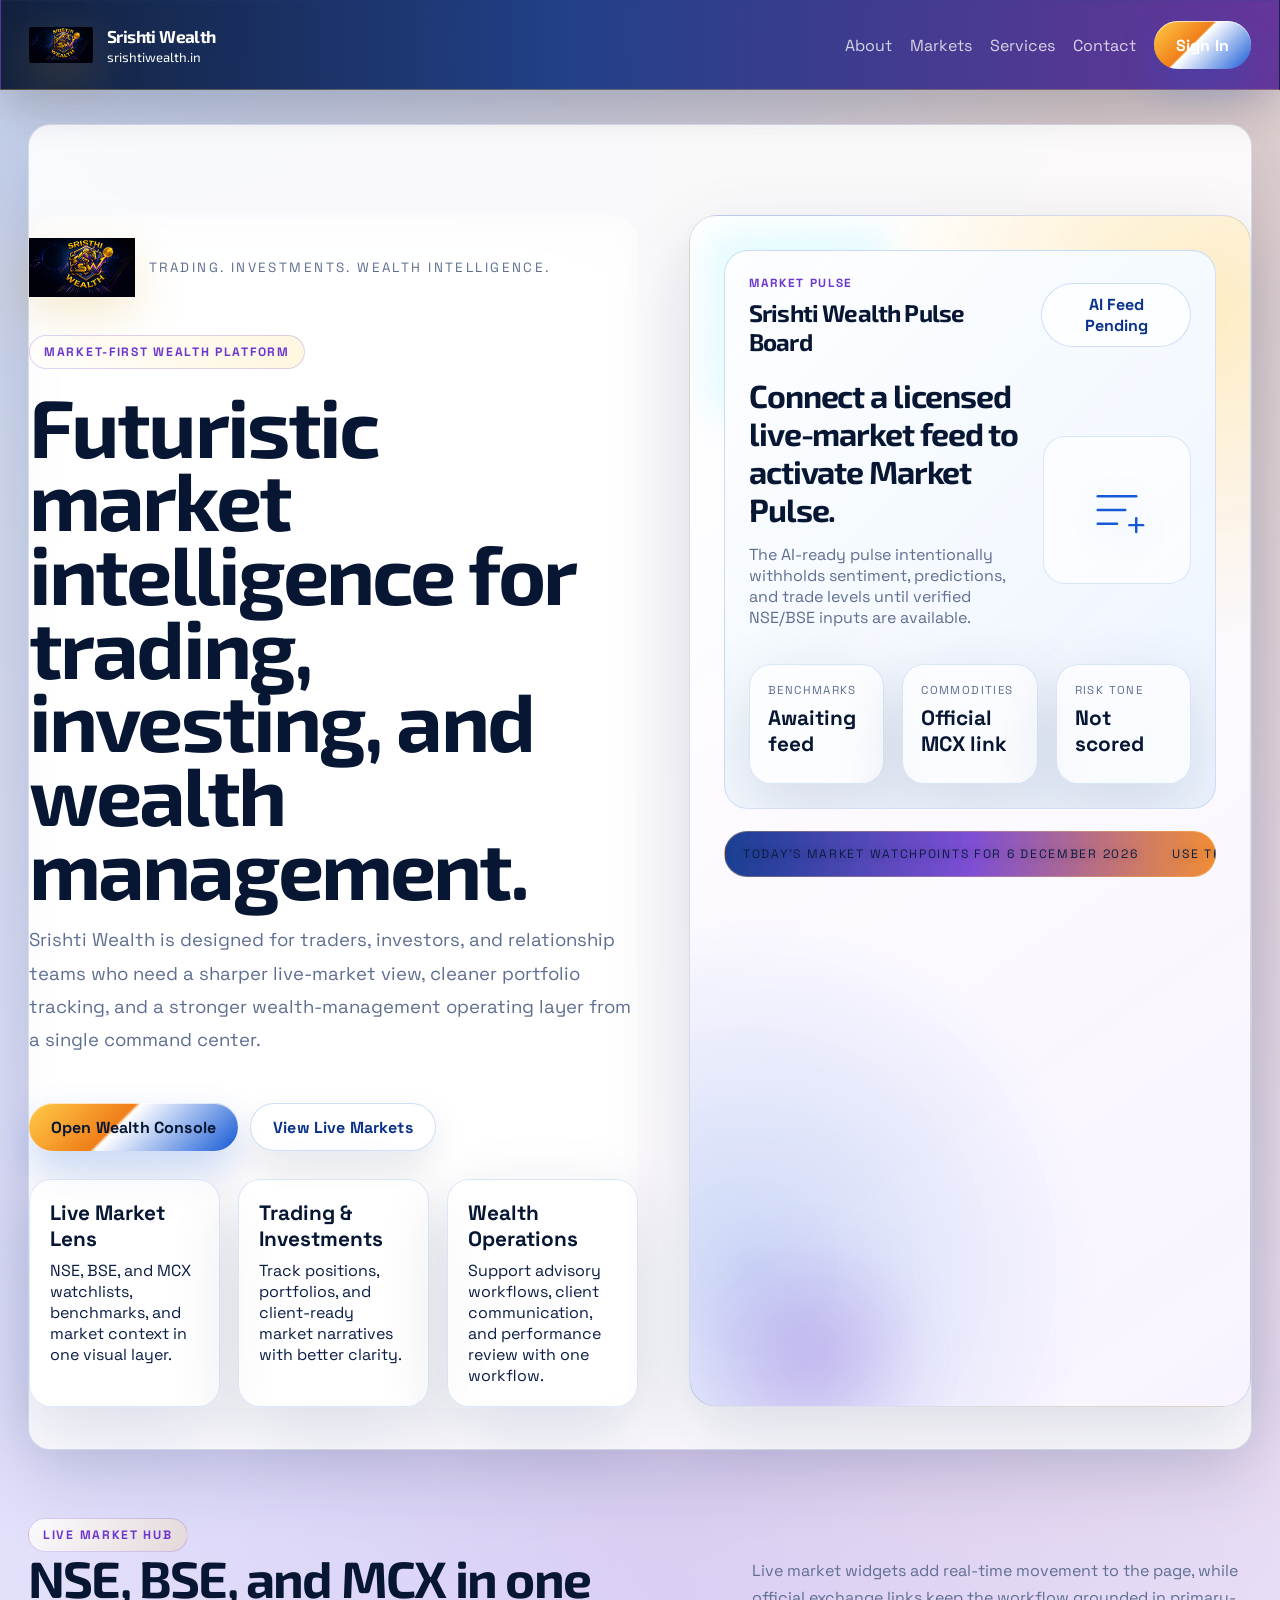
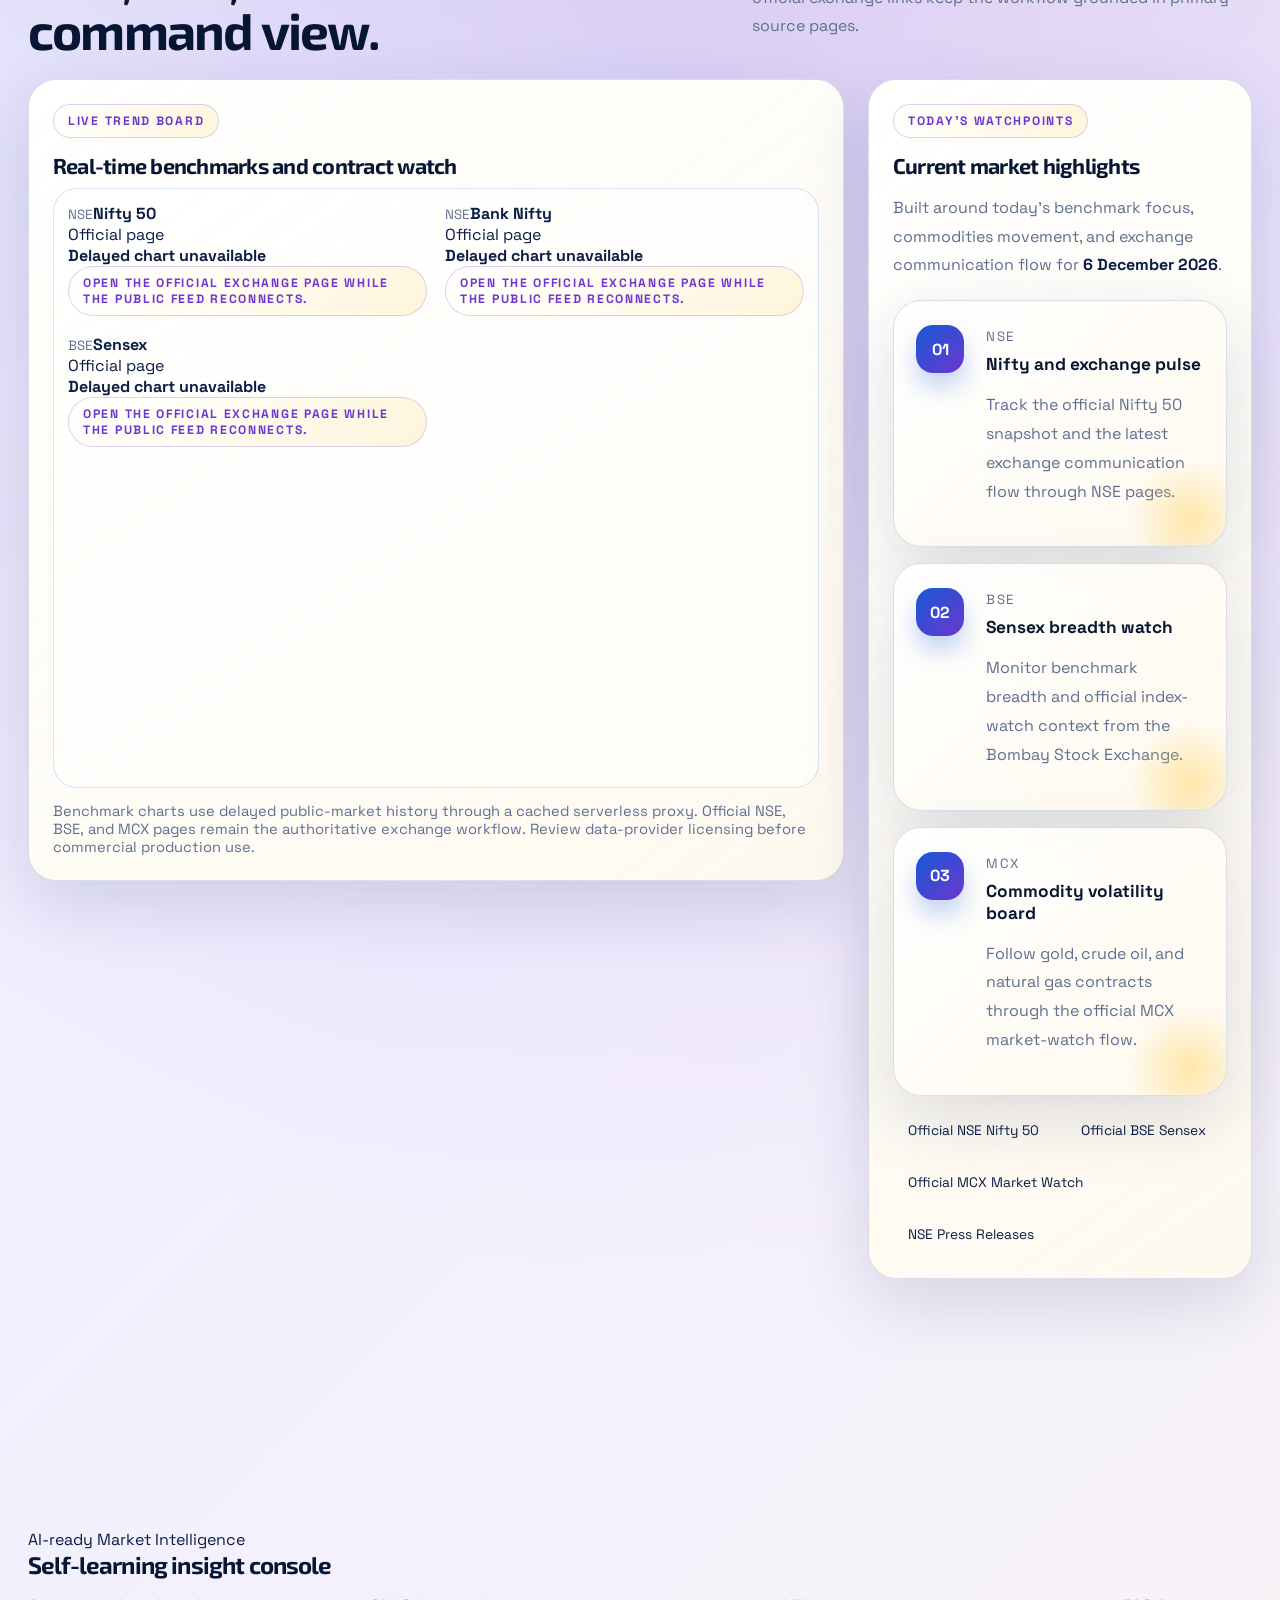
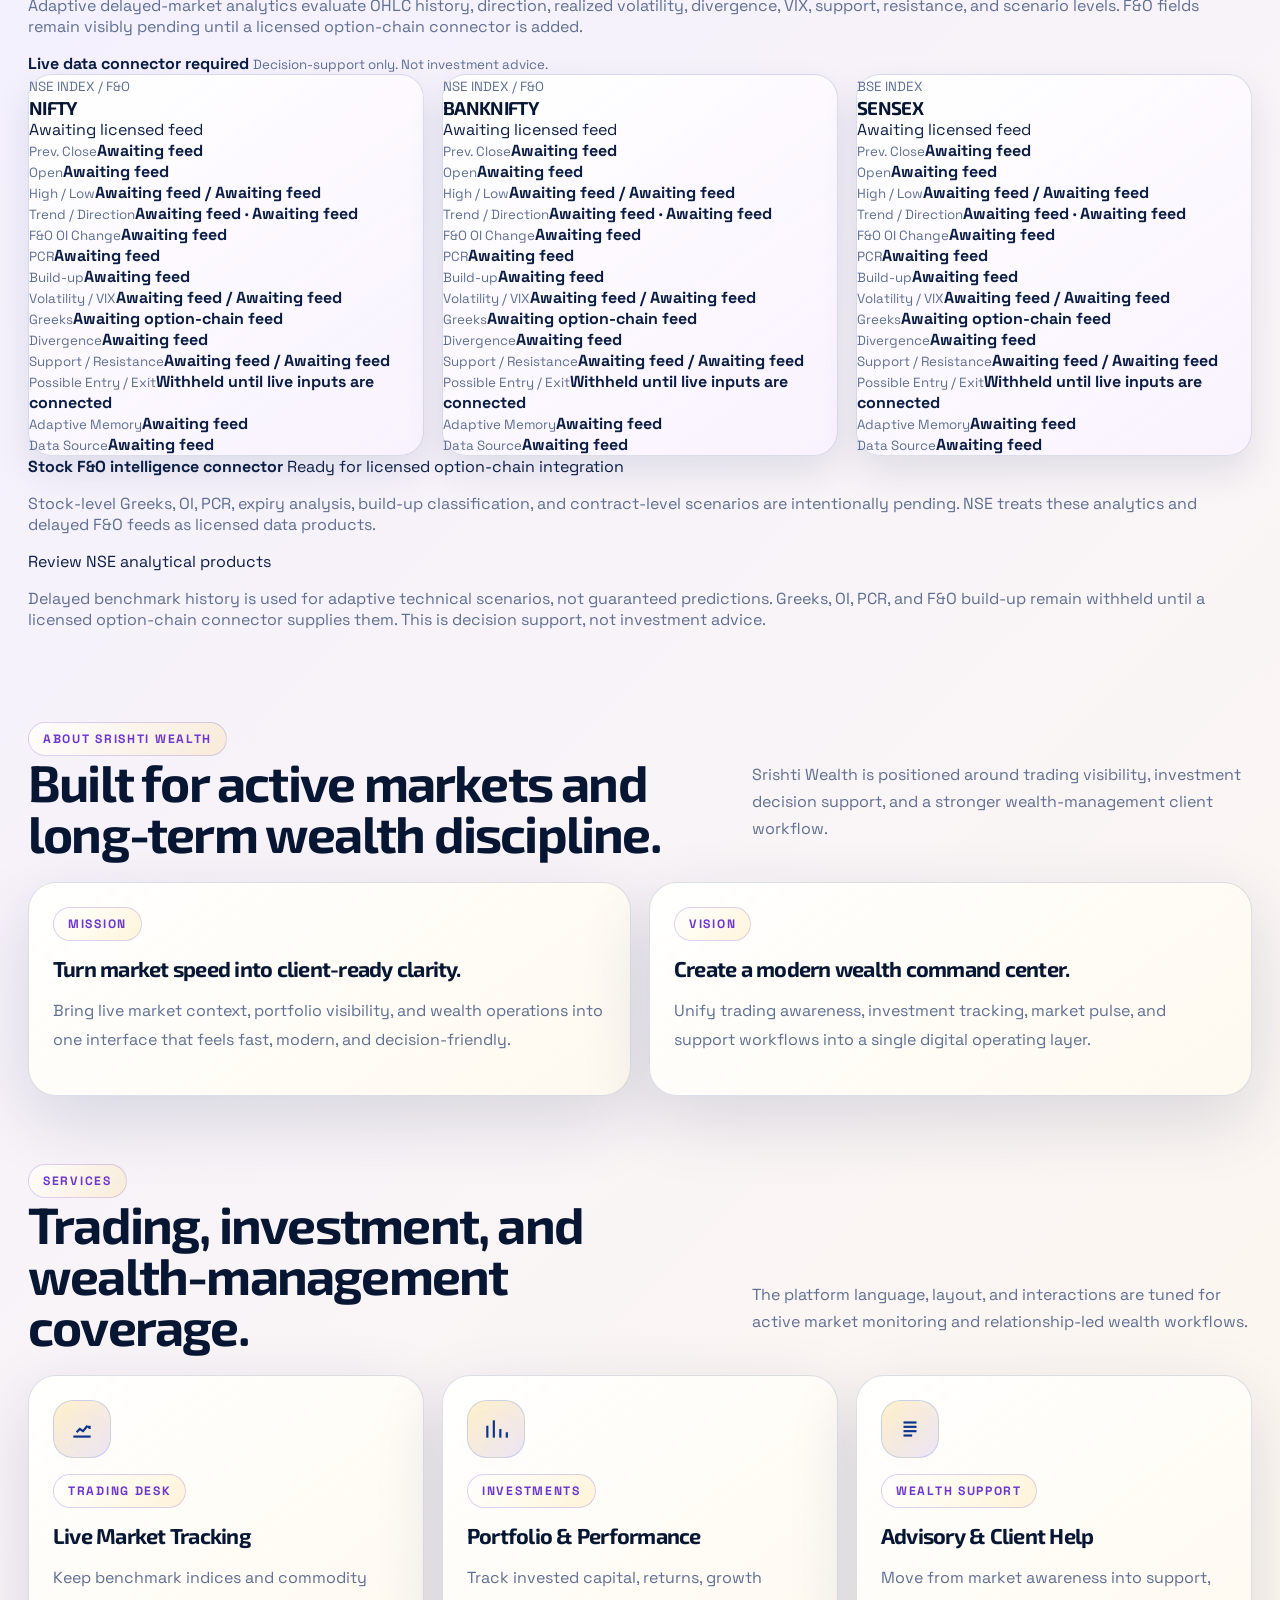
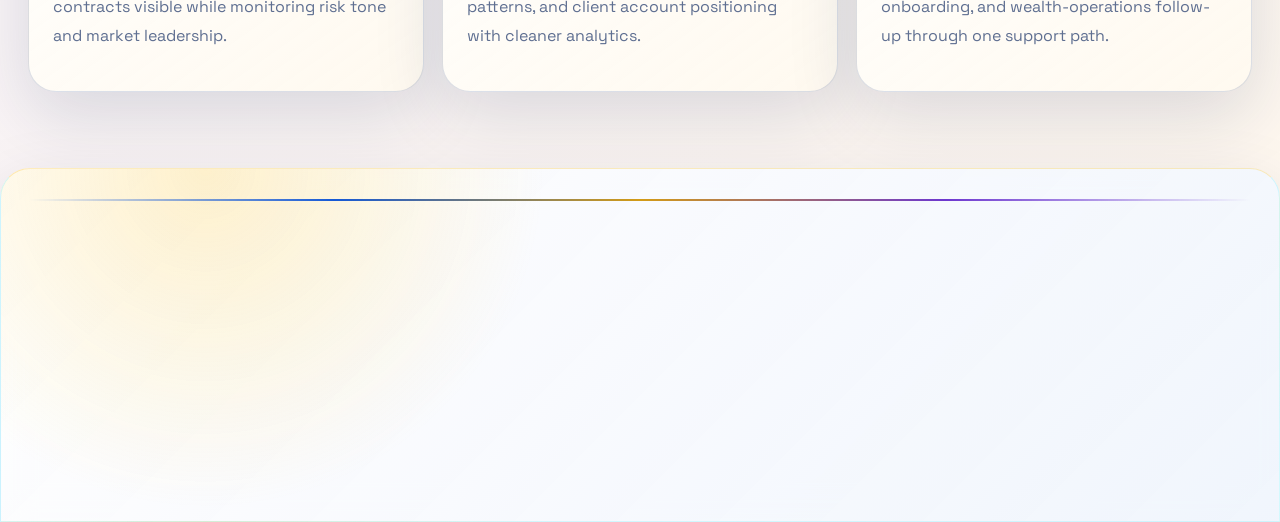
==== commit b8833841: "Add files via upload" ====
--- a/index.html
+++ b/index.html
@@ -12,7 +12,7 @@
     <meta name="mobile-web-app-capable" content="yes">
     <meta name="apple-mobile-web-app-capable" content="yes">
     <meta name="apple-mobile-web-app-status-bar-style" content="black-translucent">
-    <meta name="theme-color" content="#f7f9ff">
+    <meta name="theme-color" content="#0b338b">
     <meta name="robots" content="index, follow">
     <link rel="canonical" href="https://srishtiwealth.in/">
     <meta property="og:type" content="website">
--- a/srishti-light.css
+++ b/srishti-light.css
@@ -1,29 +1,53 @@
 :root,
-:root[data-theme="dark"],
-:root[data-theme="light"] {
+:root[data-theme="light"],
+:root[data-theme="dark"] {
     color-scheme: light;
-    --sw-page: #f7f9ff;
-    --sw-page-alt: #eef4ff;
-    --sw-panel: #ffffff;
-    --sw-panel-soft: #f8fbff;
-    --sw-text: #102347;
-    --sw-muted: #536784;
-    --sw-blue: #125dc8;
-    --sw-blue-soft: #dcecff;
-    --sw-gold: #c98a08;
-    --sw-gold-soft: #fff5cf;
-    --sw-saffron: #ed8b18;
-    --sw-violet: #6d43c7;
-    --sw-line: #d4dfef;
-    --sw-success: #11734b;
-    --sw-danger: #b93d5a;
-    --sw-shadow: 0 16px 38px rgba(43, 79, 128, 0.12);
-    --q-bg: var(--sw-page);
-    --q-bg-2: var(--sw-page-alt);
-    --q-surface: rgba(255, 255, 255, 0.94);
-    --q-surface-strong: #ffffff;
+    --sw-bg: #f3f0ff;
+    --sw-bg-2: #fff8ed;
+    --sw-bg-3: #eef5ff;
+    --sw-panel: rgba(255, 255, 255, 0.88);
+    --sw-panel-solid: #fffdf8;
+    --sw-panel-tint: #f8f2ff;
+    --sw-panel-blue: #eef5ff;
+    --sw-text: #0b1d45;
+    --sw-heading: #071633;
+    --sw-muted: #5f6f91;
+    --sw-line: rgba(35, 66, 128, 0.16);
+    --sw-line-strong: rgba(35, 66, 128, 0.26);
+    --sw-blue: #1559d6;
+    --sw-blue-2: #0b338b;
+    --sw-blue-3: #0d47b7;
+    --sw-gold: #d39b16;
+    --sw-gold-2: #ffcc48;
+    --sw-saffron: #f07f1a;
+    --sw-violet: #6d37cf;
+    --sw-violet-2: #8f54ff;
+    --sw-red: #c5364f;
+    --sw-green: #0c7a52;
+    --sw-cyan: #08aeea;
+    --sw-shadow: 0 24px 70px rgba(12, 35, 84, 0.14);
+    --sw-shadow-soft: 0 16px 36px rgba(12, 35, 84, 0.10);
+    --sw-radius: 28px;
+    --sw-radius-sm: 18px;
+    --sw-font: "Space Grotesk", "Segoe UI", sans-serif;
+    --sw-display: "Exo 2", "Space Grotesk", "Segoe UI", sans-serif;
+    --bg: var(--sw-bg);
+    --panel: var(--sw-panel);
+    --panel-2: var(--sw-panel-solid);
+    --line: var(--sw-line);
+    --text: var(--sw-text);
+    --muted: var(--sw-muted);
+    --cyan: var(--sw-blue);
+    --violet: var(--sw-violet);
+    --gold: var(--sw-gold);
+    --green: var(--sw-green);
+    --red: var(--sw-red);
+    --q-bg: var(--sw-bg);
+    --q-bg-2: var(--sw-bg-3);
+    --q-surface: var(--sw-panel);
+    --q-surface-strong: var(--sw-panel-solid);
     --q-border: var(--sw-line);
-    --q-border-soft: #e2e9f4;
+    --q-border-soft: var(--sw-line);
     --q-text: var(--sw-text);
     --q-muted: var(--sw-muted);
     --q-cyan: var(--sw-blue);
@@ -31,12 +55,12 @@
     --q-indigo: var(--sw-violet);
     --q-violet: var(--sw-violet);
     --q-gold: var(--sw-gold);
-    --q-success: var(--sw-success);
-    --q-danger: var(--sw-danger);
+    --q-success: var(--sw-green);
+    --q-danger: var(--sw-red);
     --q-shadow: var(--sw-shadow);
-    --app-bg: var(--sw-page);
-    --app-surface: #ffffff;
-    --app-surface-2: var(--sw-panel-soft);
+    --app-bg: var(--sw-bg);
+    --app-surface: var(--sw-panel-solid);
+    --app-surface-2: var(--sw-panel-tint);
     --app-border: var(--sw-line);
     --app-text: var(--sw-text);
     --app-muted: var(--sw-muted);
@@ -47,1293 +71,1168 @@
     --app-input: #ffffff;
 }
 
-html,
+* {
+    box-sizing: border-box;
+}
+
+html {
+    background: var(--sw-bg);
+    scroll-behavior: smooth;
+}
+
 body {
-    background:
-        linear-gradient(135deg, rgba(18, 93, 200, 0.08), transparent 30%),
-        linear-gradient(225deg, rgba(237, 139, 24, 0.09), transparent 28%),
-        linear-gradient(180deg, var(--sw-page), var(--sw-page-alt)) !important;
+    min-height: 100vh;
     color: var(--sw-text) !important;
-}
-
-body::before,
+    font-family: var(--sw-font) !important;
+    background:
+        radial-gradient(circle at 8% -5%, rgba(21, 89, 214, 0.24), transparent 34%),
+        radial-gradient(circle at 86% 3%, rgba(240, 127, 26, 0.24), transparent 30%),
+        radial-gradient(circle at 52% 30%, rgba(109, 55, 207, 0.18), transparent 34%),
+        linear-gradient(135deg, var(--sw-bg-3) 0%, var(--sw-bg) 46%, var(--sw-bg-2) 100%) !important;
+}
+
+body::before {
+    content: "";
+    position: fixed;
+    inset: 0;
+    z-index: -1;
+    pointer-events: none;
+    background:
+        linear-gradient(rgba(21, 89, 214, 0.055) 1px, transparent 1px),
+        linear-gradient(90deg, rgba(109, 55, 207, 0.055) 1px, transparent 1px);
+    background-size: 72px 72px;
+    mask-image: radial-gradient(circle at 50% 18%, black 0 45%, transparent 82%);
+}
+
 body::after {
-    opacity: 0.35 !important;
-}
-
-.topbar,
-.sidebar,
-.market-ribbon,
-.ticker-ribbon,
-.market-ribbon-track,
-.page-header,
+    content: "";
+    position: fixed;
+    inset: auto 5vw 0 auto;
+    width: 44vw;
+    height: 44vw;
+    z-index: -1;
+    pointer-events: none;
+    background: radial-gradient(circle, rgba(255, 204, 72, 0.28), transparent 64%);
+    filter: blur(24px);
+    opacity: 0.75;
+}
+
+a {
+    color: inherit;
+}
+
+h1,
+h2,
+h3,
+.page-header h1,
+.brand-copy strong,
+.sidebar-brand h2,
+.modal-title {
+    color: var(--sw-heading) !important;
+    font-family: var(--sw-display) !important;
+    letter-spacing: -0.035em;
+}
+
+p,
+small,
+.page-header p,
+.panel p,
+.service p,
+.market-card p,
+.auth-meta,
+.modal-subtitle,
+.summary-row {
+    color: var(--sw-muted) !important;
+}
+
+button,
+input,
+select,
+textarea {
+    font: inherit;
+}
+
+.shell {
+    width: min(1320px, calc(100% - 56px)) !important;
+    margin-inline: auto !important;
+}
+
+.topbar {
+    position: sticky !important;
+    top: 0;
+    z-index: 50;
+    color: #fff !important;
+    border-bottom: 1px solid rgba(255, 204, 72, 0.28) !important;
+    background:
+        linear-gradient(90deg, rgba(7, 22, 51, 0.94), rgba(16, 49, 126, 0.9) 44%, rgba(88, 37, 148, 0.9)) !important;
+    box-shadow: 0 18px 40px rgba(7, 22, 51, 0.18) !important;
+    backdrop-filter: blur(22px);
+}
+
+.topbar .shell {
+    min-height: 84px;
+    padding-block: 12px !important;
+}
+
+.brand,
+.hero-brand,
+.brand-lockup,
+.sidebar-brand,
+.user-info,
+.auth-header {
+    display: flex;
+    align-items: center;
+    gap: 14px;
+}
+
+.brand-logo,
+.hero-brand img,
+.sidebar-brand-logo,
+.auth-header img,
+.brand img,
+.hero-brand-copy img {
+    object-fit: contain;
+    filter: drop-shadow(0 16px 24px rgba(211, 155, 22, 0.22));
+}
+
+.brand-logo,
+.sidebar-brand-logo,
+.auth-header img {
+    width: 64px !important;
+    height: 64px !important;
+    border-radius: 20px;
+}
+
+.hero-brand img {
+    width: 106px !important;
+    height: 106px !important;
+}
+
+.topbar .brand-copy strong,
+.topbar .brand-copy small,
+.topbar .nav a {
+    color: #fff !important;
+}
+
+.nav {
+    display: flex;
+    align-items: center;
+    gap: 18px;
+}
+
+.nav a:not(.signin) {
+    color: rgba(255, 255, 255, 0.78) !important;
+}
+
+.nav a:not(.signin):hover {
+    color: var(--sw-gold-2) !important;
+}
+
+.signin,
+.primary,
+.secondary,
+.btn,
+button[type="submit"],
+.auth-container button,
+.actions a {
+    min-height: 48px;
+    display: inline-flex;
+    align-items: center;
+    justify-content: center;
+    gap: 8px;
+    border: 0;
+    border-radius: 999px !important;
+    padding: 0 22px !important;
+    font-weight: 800 !important;
+    letter-spacing: 0.01em;
+    text-decoration: none !important;
+    transition: transform 180ms ease, box-shadow 180ms ease, border-color 180ms ease, background 180ms ease;
+}
+
+.signin,
+.primary,
+.btn-primary,
+.auth-container button,
+button[type="submit"] {
+    color: #071633 !important;
+    background: linear-gradient(135deg, var(--sw-gold-2), var(--sw-saffron) 42%, #ffffff 44%, var(--sw-blue) 100%) !important;
+    box-shadow: 0 18px 38px rgba(21, 89, 214, 0.24), inset 0 1px 0 rgba(255, 255, 255, 0.7) !important;
+}
+
+.secondary,
+.btn:not(.btn-primary):not(.btn-danger):not(.btn-success) {
+    color: var(--sw-blue-2) !important;
+    border: 1px solid rgba(21, 89, 214, 0.20) !important;
+    background: rgba(255, 255, 255, 0.72) !important;
+    box-shadow: var(--sw-shadow-soft);
+}
+
+.btn-success {
+    color: #fff !important;
+    background: linear-gradient(135deg, #0c7a52, #15a06d) !important;
+}
+
+.btn-danger {
+    color: #fff !important;
+    background: linear-gradient(135deg, #a81935, var(--sw-red)) !important;
+}
+
+.signin:hover,
+.primary:hover,
+.secondary:hover,
+.btn:hover,
+.service:hover,
+.panel:hover,
+.card:hover,
+.metric:hover,
+.market-card:hover,
+.signal-card:hover {
+    transform: translateY(-3px);
+}
+
+.hero {
+    display: grid !important;
+    grid-template-columns: minmax(0, 1.04fr) minmax(420px, 0.96fr) !important;
+    align-items: stretch !important;
+    gap: clamp(24px, 4vw, 54px) !important;
+    padding-block: clamp(46px, 7vw, 96px) 42px !important;
+}
+
+.copy,
+.visual,
+.panel,
 .card,
 .metric,
-.chart-container,
+.service,
+.market-card,
+.brand-panel,
+.auth-container,
+.signal-card,
 .modal-content,
+.note,
+.form-block,
+.grid .card {
+    border: 1px solid var(--sw-line) !important;
+    border-radius: var(--sw-radius) !important;
+    background:
+        linear-gradient(145deg, rgba(255, 255, 255, 0.92), rgba(255, 248, 237, 0.80)),
+        var(--sw-panel-solid) !important;
+    box-shadow: var(--sw-shadow) !important;
+    backdrop-filter: blur(18px);
+}
+
+.copy {
+    display: flex;
+    flex-direction: column;
+    justify-content: center;
+    border: 0 !important;
+    background: transparent !important;
+    box-shadow: none !important;
+}
+
+.copy h1 {
+    max-width: 960px;
+    margin-top: 20px !important;
+    font-size: clamp(3.2rem, 6.4vw, 6.35rem) !important;
+    line-height: 0.9 !important;
+    color: var(--sw-heading) !important;
+}
+
+.copy > p {
+    max-width: 760px;
+    font-size: clamp(1.05rem, 1.45vw, 1.24rem) !important;
+    line-height: 1.8 !important;
+}
+
+.tag,
+.panel span,
+.service span,
+.market-card span,
+.eyebrow {
+    display: inline-flex !important;
+    width: fit-content;
+    align-items: center;
+    gap: 8px;
+    border: 1px solid rgba(109, 55, 207, 0.22) !important;
+    border-radius: 999px !important;
+    padding: 8px 14px !important;
+    color: var(--sw-violet) !important;
+    background: linear-gradient(135deg, rgba(255, 255, 255, 0.86), rgba(255, 204, 72, 0.18)) !important;
+    font-size: 0.76rem !important;
+    font-weight: 800 !important;
+    letter-spacing: 0.14em !important;
+    text-transform: uppercase;
+}
+
+.visual {
+    position: relative;
+    overflow: hidden;
+    padding: clamp(22px, 3vw, 34px) !important;
+    background:
+        radial-gradient(circle at 92% 8%, rgba(255, 204, 72, 0.32), transparent 28%),
+        radial-gradient(circle at 10% 88%, rgba(21, 89, 214, 0.20), transparent 30%),
+        linear-gradient(145deg, rgba(255, 255, 255, 0.92), rgba(248, 242, 255, 0.90)) !important;
+}
+
+.visual::before,
+.visual::after,
+.pulse-box::before {
+    content: "";
+    position: absolute;
+    pointer-events: none;
+}
+
+.visual::before {
+    inset: 18px;
+    border-radius: 24px;
+    border: 1px solid rgba(21, 89, 214, 0.18);
+}
+
+.visual::after {
+    right: -72px;
+    bottom: -88px;
+    width: 280px;
+    height: 280px;
+    border-radius: 50%;
+    background: radial-gradient(circle, rgba(109, 55, 207, 0.26), transparent 66%);
+}
+
+.pulse-box {
+    position: relative;
+    overflow: hidden;
+    border: 1px solid rgba(21, 89, 214, 0.18) !important;
+    border-radius: 24px !important;
+    padding: 24px !important;
+    background:
+        linear-gradient(135deg, rgba(255, 255, 255, 0.86), rgba(238, 245, 255, 0.84)),
+        var(--sw-panel-blue) !important;
+}
+
+.pulse-box::before {
+    inset: 0;
+    background: linear-gradient(115deg, transparent 0 30%, rgba(255, 255, 255, 0.6) 44%, transparent 58% 100%);
+    transform: translateX(-100%);
+    animation: sw-shimmer 6s ease-in-out infinite;
+}
+
+.pulse-top,
+.pulse-core,
+.head,
+.footer-wrap {
+    display: flex !important;
+    justify-content: space-between;
+    gap: 22px;
+}
+
+.pulse-label {
+    color: var(--sw-violet) !important;
+    font-size: 0.74rem !important;
+    font-weight: 800;
+    letter-spacing: 0.14em;
+    text-transform: uppercase;
+}
+
+.pulse-badge,
+.benchmark-status,
+.ai-badge {
+    border-radius: 999px !important;
+    border: 1px solid rgba(21, 89, 214, 0.20) !important;
+    color: var(--sw-blue-2) !important;
+    background: rgba(255, 255, 255, 0.72) !important;
+    font-weight: 800;
+}
+
+.pulse-icon,
+.pulse-stat,
+.stat {
+    border: 1px solid rgba(21, 89, 214, 0.14) !important;
+    border-radius: 22px !important;
+    background: rgba(255, 255, 255, 0.64) !important;
+}
+
+.pulse-icon {
+    min-width: 148px;
+    color: var(--sw-blue) !important;
+}
+
+.pulse-icon svg,
+.service-icon svg {
+    filter: drop-shadow(0 8px 16px rgba(21, 89, 214, 0.18));
+}
+
+.pulse-stats,
+.stats,
+.about,
+.services,
+.grid,
+.field-grid,
+.metrics-grid,
+.form-grid,
+.benchmark-grid,
+.ai-insight-cards {
+    display: grid !important;
+    gap: 18px !important;
+}
+
+.stats {
+    grid-template-columns: repeat(3, minmax(0, 1fr)) !important;
+}
+
+.about,
+.grid {
+    grid-template-columns: repeat(2, minmax(0, 1fr)) !important;
+}
+
+.services {
+    grid-template-columns: repeat(3, minmax(0, 1fr)) !important;
+}
+
+.stat strong,
+.metric .value,
+.pulse-stat strong,
+.benchmark-price,
+.benchmark-change,
+.ai-score,
+.ai-metric-value {
+    color: var(--sw-heading) !important;
+}
+
+.stat {
+    padding: 20px !important;
+}
+
+.ticker-ribbon,
+.market-ribbon-track {
+    overflow: hidden !important;
+    border: 1px solid rgba(255, 204, 72, 0.28) !important;
+    border-radius: 999px !important;
+    background: linear-gradient(90deg, rgba(11, 51, 139, 0.94), rgba(109, 55, 207, 0.88), rgba(240, 127, 26, 0.88)) !important;
+}
+
+.ticker-track,
+.market-ribbon-marquee {
+    color: #fff !important;
+    text-shadow: 0 1px 8px rgba(0, 0, 0, 0.24);
+}
+
+section {
+    padding-block: 34px !important;
+}
+
+.head {
+    align-items: flex-end !important;
+    margin-bottom: 24px !important;
+}
+
+.head h2 {
+    max-width: 850px;
+    font-size: clamp(2.1rem, 4vw, 3.5rem) !important;
+    line-height: 1 !important;
+}
+
+.head p {
+    max-width: 500px;
+    line-height: 1.7 !important;
+}
+
+.market-grid {
+    display: grid !important;
+    grid-template-columns: minmax(0, 1.36fr) minmax(380px, 0.64fr) !important;
+    gap: 24px !important;
+    align-items: start !important;
+}
+
+.market-board {
+    min-height: auto !important;
+}
+
+.tv-widget-shell {
+    overflow: hidden !important;
+    border: 1px solid rgba(21, 89, 214, 0.16) !important;
+    border-radius: 24px !important;
+    background: rgba(255, 255, 255, 0.56) !important;
+}
+
+.benchmark-grid {
+    grid-template-columns: repeat(auto-fit, minmax(300px, 1fr)) !important;
+    padding: 14px !important;
+}
+
+.benchmark-card,
+.ai-insight-card,
+.ai-market-card {
+    border: 1px solid rgba(35, 66, 128, 0.16) !important;
+    border-radius: 24px !important;
+    background:
+        linear-gradient(145deg, rgba(255, 255, 255, 0.96), rgba(248, 242, 255, 0.88)) !important;
+    box-shadow: var(--sw-shadow-soft) !important;
+    color: var(--sw-text) !important;
+}
+
+.benchmark-card svg,
+.benchmark-chart svg {
+    overflow: visible;
+}
+
+.benchmark-title,
+.benchmark-label,
+.ai-insight-title,
+.ai-card-title {
+    color: var(--sw-heading) !important;
+}
+
+.benchmark-meta,
+.benchmark-subtitle,
+.ai-insight-copy,
+.ai-card-copy,
+.market-note {
+    color: var(--sw-muted) !important;
+}
+
+.benchmark-change.positive,
+.benchmark-price.positive,
+.price-up,
+.positive,
+.gain {
+    color: var(--sw-green) !important;
+}
+
+.benchmark-change.negative,
+.benchmark-price.negative,
+.price-down,
+.negative,
+.loss {
+    color: var(--sw-red) !important;
+}
+
+.watch-grid {
+    display: grid !important;
+    grid-template-columns: 1fr !important;
+    gap: 16px !important;
+    margin-top: 20px !important;
+}
+
+.watch-card {
+    position: relative;
+    min-height: 156px;
+    padding: 24px 24px 24px 92px !important;
+    overflow: hidden;
+    background:
+        linear-gradient(135deg, rgba(255, 255, 255, 0.96), rgba(255, 248, 237, 0.86)) !important;
+}
+
+.watch-card::after {
+    content: "";
+    position: absolute;
+    inset: auto -28px -38px auto;
+    width: 130px;
+    height: 130px;
+    border-radius: 50%;
+    background: radial-gradient(circle, rgba(255, 204, 72, 0.42), transparent 66%);
+}
+
+.watch-accent {
+    position: absolute;
+    left: 22px;
+    top: 24px;
+    width: 48px;
+    height: 48px;
+    display: grid;
+    place-items: center;
+    border-radius: 17px;
+    color: #fff;
+    background: linear-gradient(135deg, var(--sw-blue), var(--sw-violet)) !important;
+    box-shadow: 0 14px 24px rgba(21, 89, 214, 0.26);
+    font-weight: 900;
+}
+
+.watch-card small,
+.watch-card strong {
+    position: relative;
+    z-index: 1;
+}
+
+.watch-card strong {
+    display: block;
+    margin: 7px 0;
+    color: var(--sw-heading) !important;
+    font-size: 1.08rem;
+}
+
+.market-actions {
+    display: grid !important;
+    grid-template-columns: repeat(3, minmax(0, 1fr)) !important;
+    gap: 18px !important;
+    margin-top: 24px !important;
+}
+
+.market-actions > div {
+    position: relative;
+    overflow: hidden;
+    min-height: 134px;
+    padding: 22px !important;
+    border: 1px solid rgba(35, 66, 128, 0.16) !important;
+    border-radius: 24px !important;
+    background:
+        linear-gradient(135deg, rgba(255, 255, 255, 0.94), rgba(238, 245, 255, 0.84)) !important;
+    box-shadow: var(--sw-shadow-soft) !important;
+}
+
+.market-actions > div::before {
+    content: "";
+    position: absolute;
+    inset: 0 auto 0 0;
+    width: 6px;
+    background: linear-gradient(180deg, var(--sw-blue), var(--sw-gold), var(--sw-saffron));
+}
+
+.market-actions strong {
+    display: block;
+    color: var(--sw-heading) !important;
+    margin-bottom: 8px;
+}
+
+.service-icon {
+    width: 58px !important;
+    height: 58px !important;
+    display: grid !important;
+    place-items: center !important;
+    border-radius: 20px !important;
+    border: 1px solid rgba(21, 89, 214, 0.18) !important;
+    background: linear-gradient(135deg, rgba(255, 204, 72, 0.28), rgba(109, 55, 207, 0.12)) !important;
+}
+
+.service-icon svg {
+    width: 26px !important;
+    height: 26px !important;
+    stroke: var(--sw-blue-2) !important;
+}
+
+footer {
+    margin-top: 42px !important;
+    color: var(--sw-text) !important;
+    border-top: 1px solid rgba(255, 204, 72, 0.36) !important;
+    background:
+        radial-gradient(circle at 16% 0, rgba(255, 204, 72, 0.28), transparent 30%),
+        linear-gradient(135deg, rgba(255, 255, 255, 0.92), rgba(238, 245, 255, 0.86)) !important;
+}
+
+.line {
+    height: 2px !important;
+    background: linear-gradient(90deg, transparent, var(--sw-blue), var(--sw-gold), var(--sw-violet), transparent) !important;
+}
+
+.contact-links a,
+.legal-links a,
+.home-link,
+.toggle-link a {
+    color: var(--sw-blue-2) !important;
+    font-weight: 800;
+}
+
+.auth-wrapper {
+    min-height: 100vh;
+    display: grid !important;
+    place-items: center;
+    padding: 42px 18px !important;
+}
+
+.auth-shell {
+    width: min(1160px, 100%);
+    display: grid !important;
+    grid-template-columns: minmax(0, 1.04fr) minmax(360px, 0.96fr) !important;
+    gap: 24px !important;
+    align-items: stretch !important;
+}
+
+.brand-panel,
+.auth-container {
+    padding: clamp(24px, 4vw, 42px) !important;
+}
+
+.brand-panel {
+    position: relative;
+    overflow: hidden;
+    background:
+        radial-gradient(circle at 16% 18%, rgba(255, 204, 72, 0.34), transparent 28%),
+        linear-gradient(145deg, rgba(255, 255, 255, 0.92), rgba(248, 242, 255, 0.88)) !important;
+}
+
+.signal-grid {
+    display: grid !important;
+    grid-template-columns: repeat(2, minmax(0, 1fr)) !important;
+    gap: 14px !important;
+}
+
+.auth-container input,
+.form-group input,
+.form-group select,
+.field-grid input,
+.field-grid select,
+.field-grid textarea,
+input,
+select,
+textarea {
+    width: 100%;
+    min-height: 50px;
+    color: var(--sw-text) !important;
+    border: 1px solid rgba(35, 66, 128, 0.18) !important;
+    border-radius: 16px !important;
+    background: rgba(255, 255, 255, 0.88) !important;
+    box-shadow: inset 0 1px 0 rgba(255, 255, 255, 0.65) !important;
+    outline: none;
+}
+
+.auth-container input:focus,
+.form-group input:focus,
+.form-group select:focus,
+.field-grid input:focus,
+.field-grid textarea:focus,
+input:focus,
+select:focus,
+textarea:focus {
+    border-color: rgba(21, 89, 214, 0.52) !important;
+    box-shadow: 0 0 0 4px rgba(21, 89, 214, 0.12) !important;
+}
+
+.admin-container,
+.user-container {
+    min-height: 100vh;
+    color: var(--sw-text) !important;
+    background:
+        radial-gradient(circle at 0 0, rgba(21, 89, 214, 0.16), transparent 30%),
+        radial-gradient(circle at 100% 0, rgba(240, 127, 26, 0.18), transparent 30%),
+        linear-gradient(135deg, #edf4ff 0%, #f5efff 48%, #fff7e8 100%) !important;
+}
+
+.sidebar {
+    width: 292px !important;
+    padding: 22px 16px !important;
+    color: #fff !important;
+    border-right: 1px solid rgba(255, 204, 72, 0.30) !important;
+    background:
+        radial-gradient(circle at 20% 0, rgba(255, 204, 72, 0.26), transparent 28%),
+        linear-gradient(180deg, #071633 0%, #0b338b 48%, #4d258f 100%) !important;
+    box-shadow: 18px 0 44px rgba(7, 22, 51, 0.18) !important;
+}
+
+.sidebar-brand {
+    justify-content: flex-start !important;
+    padding: 14px 10px 20px !important;
+    border-bottom: 1px solid rgba(255, 204, 72, 0.28) !important;
+    text-align: left !important;
+}
+
+.sidebar-brand h2,
+.sidebar-brand strong,
+.sidebar-brand-copy strong {
+    color: #fff !important;
+}
+
+.sidebar-brand small,
+.sidebar-brand-copy small {
+    color: rgba(255, 255, 255, 0.72) !important;
+}
+
+.sidebar-menu {
+    display: grid !important;
+    gap: 8px !important;
+    margin: 22px 0 0 !important;
+    padding: 0 !important;
+}
+
+.sidebar-menu a {
+    min-height: 46px;
+    display: flex !important;
+    align-items: center;
+    padding: 12px 14px !important;
+    color: rgba(255, 255, 255, 0.78) !important;
+    border: 1px solid transparent !important;
+    border-radius: 16px !important;
+    border-left: 0 !important;
+    background: transparent !important;
+}
+
+.sidebar-menu a:hover,
+.sidebar-menu a.active {
+    color: #071633 !important;
+    border-color: rgba(255, 204, 72, 0.42) !important;
+    background: linear-gradient(135deg, rgba(255, 255, 255, 0.96), rgba(255, 204, 72, 0.74)) !important;
+    box-shadow: 0 16px 28px rgba(7, 22, 51, 0.18);
+}
+
+.main-content {
+    margin-left: 292px !important;
+    padding: clamp(22px, 3vw, 38px) !important;
+}
+
+.top-bar {
+    display: flex;
+    align-items: center;
+    justify-content: space-between;
+    gap: 16px;
+    margin-bottom: 18px;
+    padding: 16px 18px;
+    border: 1px solid rgba(35, 66, 128, 0.14);
+    border-radius: 24px;
+    background: rgba(255, 255, 255, 0.76);
+    box-shadow: var(--sw-shadow-soft);
+}
+
+.market-ribbon {
+    display: grid !important;
+    gap: 14px !important;
+    margin-bottom: 24px !important;
+    padding: 20px !important;
+    color: #fff !important;
+    border: 1px solid rgba(255, 204, 72, 0.30) !important;
+    border-radius: 26px !important;
+    background:
+        radial-gradient(circle at 10% 0, rgba(255, 204, 72, 0.28), transparent 26%),
+        linear-gradient(135deg, #071633, #0b338b 46%, #5b2aad) !important;
+    box-shadow: var(--sw-shadow) !important;
+}
+
+.market-ribbon strong,
+.market-ribbon span,
+.market-ribbon a {
+    color: #fff !important;
+}
+
+.market-ribbon-head {
+    display: flex !important;
+    flex-wrap: wrap;
+    gap: 14px;
+    align-items: center;
+    justify-content: space-between;
+}
+
+.market-ribbon-links {
+    display: flex !important;
+    flex-wrap: wrap;
+    gap: 10px;
+}
+
+.market-ribbon-links a {
+    border: 1px solid rgba(255, 255, 255, 0.24) !important;
+    border-radius: 999px !important;
+    background: rgba(255, 255, 255, 0.12) !important;
+    padding: 8px 12px !important;
+}
+
+.page-header {
+    position: relative;
+    overflow: hidden;
+    margin-bottom: 24px !important;
+    padding: 28px !important;
+    border: 1px solid rgba(35, 66, 128, 0.16) !important;
+    border-left: 0 !important;
+    border-radius: 28px !important;
+    background:
+        radial-gradient(circle at 92% 10%, rgba(255, 204, 72, 0.28), transparent 24%),
+        linear-gradient(135deg, rgba(255, 255, 255, 0.94), rgba(238, 245, 255, 0.84)) !important;
+    box-shadow: var(--sw-shadow) !important;
+}
+
+.page-header::before {
+    content: "";
+    position: absolute;
+    inset: 0 auto 0 0;
+    width: 7px;
+    background: linear-gradient(180deg, var(--sw-blue), var(--sw-gold), var(--sw-violet));
+}
+
+.content-section {
+    display: none;
+}
+
+.content-section.active {
+    display: block;
+    animation: sw-rise 420ms ease both;
+}
+
+.card,
+.metric {
+    margin-bottom: 22px !important;
+    padding: clamp(20px, 2.4vw, 30px) !important;
+}
+
+.metrics-grid {
+    grid-template-columns: repeat(auto-fit, minmax(210px, 1fr)) !important;
+    margin-bottom: 22px !important;
+}
+
+.metric {
+    position: relative;
+    overflow: hidden;
+}
+
+.metric::before {
+    content: "";
+    position: absolute;
+    inset: 0 0 auto;
+    height: 5px;
+    background: linear-gradient(90deg, var(--sw-blue), var(--sw-gold), var(--sw-saffron), var(--sw-violet));
+}
+
+.metric h3,
+.metric .label {
+    color: var(--sw-muted) !important;
+}
+
+.metric .value {
+    margin-top: 8px;
+    font-size: clamp(1.45rem, 2.5vw, 2.1rem) !important;
+    font-weight: 900 !important;
+}
+
+.form-grid {
+    grid-template-columns: repeat(auto-fit, minmax(220px, 1fr)) !important;
+    align-items: end;
+}
+
+.btn-group,
+.export-buttons,
+.actions,
+.foot-actions,
+.legal-links,
+.market-links {
+    display: flex !important;
+    flex-wrap: wrap;
+    gap: 12px !important;
+}
+
+.chart-container {
+    min-height: 320px !important;
+    border: 1px solid rgba(35, 66, 128, 0.12);
+    border-radius: 22px;
+    background: linear-gradient(180deg, rgba(255, 255, 255, 0.72), rgba(238, 245, 255, 0.55));
+    padding: 14px;
+}
+
+table,
+.customers-table,
+.investments-table {
+    width: 100% !important;
+    border-collapse: separate !important;
+    border-spacing: 0 !important;
+    overflow: hidden;
+    border: 1px solid rgba(35, 66, 128, 0.14) !important;
+    border-radius: 18px !important;
+    background: rgba(255, 255, 255, 0.82) !important;
+}
+
+th {
+    color: #fff !important;
+    background: linear-gradient(135deg, var(--sw-blue-2), var(--sw-violet)) !important;
+}
+
+th,
+td {
+    padding: 14px 16px !important;
+    border-bottom: 1px solid rgba(35, 66, 128, 0.10) !important;
+    color: var(--sw-text) !important;
+}
+
+tr:nth-child(even) td {
+    background: rgba(238, 245, 255, 0.46);
+}
+
+.ai-market-section {
+    display: block !important;
+    margin: 24px 0 !important;
+}
+
+.ai-market-section:empty {
+    display: none !important;
+}
+
+.ai-insight-cards {
+    grid-template-columns: repeat(auto-fit, minmax(320px, 1fr)) !important;
+}
+
+.ai-metric-row,
+.ai-level-row {
+    display: flex;
+    align-items: center;
+    justify-content: space-between;
+    gap: 14px;
+    border-bottom: 1px solid rgba(35, 66, 128, 0.10);
+    padding: 10px 0;
+}
+
+.modal {
+    background: rgba(7, 22, 51, 0.34) !important;
+    backdrop-filter: blur(10px);
+}
+
+.modal-content {
+    color: var(--sw-text) !important;
+}
+
+.otp-input {
+    display: grid !important;
+    grid-template-columns: repeat(6, minmax(38px, 1fr));
+    gap: 10px !important;
+}
+
 .panel,
 .service,
 .market-card,
-.copy,
-.visual,
-.brand-panel,
-.auth-container,
-.settings-row {
-    background: rgba(255, 255, 255, 0.96) !important;
-    border-color: var(--sw-line) !important;
-    color: var(--sw-text) !important;
-    box-shadow: var(--sw-shadow) !important;
-}
-
-.sidebar {
-    background: linear-gradient(180deg, #ffffff, #eef5ff) !important;
-    border-right: 1px solid var(--sw-line) !important;
-}
-
-.sidebar-menu a,
-.sidebar-brand-copy p,
-.page-header p,
-.card p,
-.market-ribbon-head span,
-.settings-value,
-.legal-note {
-    color: var(--sw-muted) !important;
-}
-
-.sidebar-menu a:hover,
-.sidebar-menu a.active {
-    background: linear-gradient(90deg, rgba(18, 93, 200, 0.12), rgba(237, 139, 24, 0.1)) !important;
-    border-color: rgba(18, 93, 200, 0.24) !important;
-    color: var(--sw-blue) !important;
-}
-
-h1,
-h2,
-h3,
-h4,
-strong,
-th,
-td,
-label,
-p,
-span,
-.user-info {
-    color: var(--sw-text);
-}
-
-.page-header::before {
-    background: linear-gradient(90deg, var(--sw-blue), var(--sw-gold), var(--sw-saffron), var(--sw-violet)) !important;
-}
-
-.btn,
-button,
-.signin,
-.primary,
-.btn-primary,
-.btn-success {
-    background: linear-gradient(135deg, var(--sw-blue), #327dde 56%, var(--sw-violet)) !important;
-    color: #ffffff !important;
-    box-shadow: 0 10px 22px rgba(18, 93, 200, 0.2) !important;
-}
-
-.secondary,
-.btn-secondary {
-    background: #ffffff !important;
-    border: 1px solid var(--sw-line) !important;
-    color: var(--sw-blue) !important;
-}
-
-input,
-select,
-textarea,
-.form-group input,
-.form-group select {
-    background: #ffffff !important;
-    border: 1px solid var(--sw-line) !important;
-    color: var(--sw-text) !important;
-}
-
-thead,
-.customers-table thead,
-.investments-table thead {
-    background: linear-gradient(135deg, var(--sw-blue), #345fbd) !important;
-}
-
-thead th {
-    color: #ffffff !important;
-}
-
-tbody tr:hover {
-    background: #f3f7ff !important;
-}
-
-.market-ribbon {
-    border-top: 3px solid var(--sw-gold) !important;
-}
-
-.market-ribbon-track {
-    background: #f8fbff !important;
-}
-
-.market-ribbon-marquee {
-    color: var(--sw-blue) !important;
-}
-
-.market-ribbon-links a,
-.market-links a {
-    background: #ffffff !important;
-    border: 1px solid var(--sw-line) !important;
-    color: var(--sw-blue) !important;
-}
-
-.tv-widget-shell,
-.live-market-strip {
-    background: #ffffff !important;
-    border-color: var(--sw-line) !important;
-}
-
-.benchmark-grid {
-    display: grid;
-    gap: 14px;
-    grid-template-columns: repeat(auto-fit, minmax(270px, 1fr));
-}
-
-.benchmark-widget {
-    overflow: hidden;
-    border: 1px solid var(--sw-line);
-    border-radius: 8px;
-    background: #ffffff;
-    box-shadow: 0 10px 24px rgba(43, 79, 128, 0.08);
-}
-
-.benchmark-widget header {
-    display: flex;
-    align-items: center;
-    justify-content: space-between;
-    gap: 12px;
-    padding: 12px 14px;
-    border-bottom: 1px solid var(--sw-line);
-}
-
-.benchmark-widget small,
-.ai-insight-card small {
-    display: block;
-    margin-bottom: 4px;
-    color: var(--sw-muted);
-    font-size: 0.7rem;
-    text-transform: uppercase;
-}
-
-.benchmark-widget a {
-    color: var(--sw-blue);
-    font-size: 0.78rem;
-    font-weight: 700;
-}
-
-.benchmark-widget-frame {
-    min-height: 260px;
-}
-
-.benchmark-fallback {
-    display: grid;
-    gap: 10px;
-    min-height: 260px;
-    place-content: center;
-    padding: 18px;
-    color: var(--sw-muted);
-    text-align: center;
-}
-
-.benchmark-fallback a {
-    color: var(--sw-blue);
-}
-
-.ai-market-section {
-    margin: 28px 0;
-    padding: 22px;
-    border: 1px solid var(--sw-line);
-    border-top: 3px solid var(--sw-violet);
-    border-radius: 8px;
-    background: #ffffff;
-    box-shadow: var(--sw-shadow);
-}
-
-.ai-insight-heading {
-    display: flex;
-    align-items: flex-start;
-    justify-content: space-between;
-    gap: 18px;
-    margin-bottom: 18px;
-}
-
-.ai-insight-heading span,
-.ai-insight-status strong {
-    color: var(--sw-violet) !important;
-    font-size: 0.74rem;
-    font-weight: 700;
-    text-transform: uppercase;
-}
-
-.ai-insight-heading h2 {
-    margin: 8px 0;
-}
-
-.ai-insight-heading p,
-.ai-insight-note,
-.ai-insight-status small {
-    color: var(--sw-muted) !important;
-    line-height: 1.6;
-}
-
-.ai-insight-status {
-    min-width: 230px;
-    padding: 14px;
-    border: 1px solid #eadcf8;
-    border-radius: 8px;
-    background: #fbf8ff;
-}
-
-.ai-insight-status small {
-    display: block;
-    margin-top: 6px;
-}
-
-.ai-insight-cards {
-    display: grid;
-    gap: 14px;
-    grid-template-columns: repeat(auto-fit, minmax(320px, 1fr));
-}
-
-.ai-insight-card {
-    border: 1px solid var(--sw-line);
-    border-radius: 8px;
-    background: var(--sw-panel-soft);
-    overflow: hidden;
-}
-
-.ai-insight-card header {
-    display: flex;
-    justify-content: space-between;
-    gap: 12px;
-    padding: 14px;
-    border-bottom: 1px solid var(--sw-line);
-    background: #ffffff;
-}
-
-.ai-insight-card header h3 {
-    margin: 0;
-}
-
-.ai-insight-card header span {
-    color: var(--sw-saffron) !important;
-    font-size: 0.72rem;
-    font-weight: 700;
-}
-
-.ai-insight-grid {
-    display: grid;
-    grid-template-columns: repeat(2, minmax(0, 1fr));
-}
-
-.ai-insight-grid div {
-    min-height: 74px;
-    padding: 11px;
-    border-bottom: 1px solid var(--sw-line);
-    border-right: 1px solid var(--sw-line);
-}
-
-.ai-insight-grid strong {
-    display: block;
-    font-size: 0.88rem;
-    line-height: 1.35;
-}
-
-.ai-insight-note {
-    margin: 16px 0 0;
-    font-size: 0.84rem;
-}
-
-.fno-connector-status {
-    display: grid;
-    grid-template-columns: minmax(220px, 0.75fr) minmax(280px, 1.5fr) auto;
-    align-items: center;
-    gap: 16px;
-    margin-top: 18px;
-    padding: 16px;
-    border: 1px solid #e3d0a0;
-    border-radius: 8px;
-    background: #fff8e7;
-}
-
-.fno-connector-status strong {
-    display: block;
-    color: var(--sw-blue-deep) !important;
-}
-
-.fno-connector-status span {
-    display: block;
-    margin-top: 5px;
-    color: var(--sw-saffron) !important;
-    font-size: 0.76rem;
-    font-weight: 700;
-    text-transform: uppercase;
-}
-
-.fno-connector-status p {
-    margin: 0;
-    color: var(--sw-muted) !important;
-    font-size: 0.86rem;
-    line-height: 1.55;
-}
-
-.fno-connector-status a {
-    color: var(--sw-blue);
-    font-size: 0.82rem;
-    font-weight: 700;
-    text-decoration: none;
-}
-
-@media (max-width: 1100px) {
+.card,
+.metric,
+.benchmark-card,
+.ai-insight-card,
+.signal-card {
+    animation: sw-rise 520ms ease both;
+}
+
+.panel:nth-child(2n),
+.service:nth-child(2n),
+.card:nth-child(2n) {
+    animation-delay: 60ms;
+}
+
+.panel:nth-child(3n),
+.service:nth-child(3n),
+.card:nth-child(3n) {
+    animation-delay: 110ms;
+}
+
+.reveal {
+    opacity: 0;
+    transform: translateY(22px);
+    transition: opacity 650ms ease, transform 650ms ease;
+}
+
+.reveal.visible {
+    opacity: 1;
+    transform: translateY(0);
+}
+
+@keyframes sw-rise {
+    from {
+        opacity: 0;
+        transform: translateY(16px);
+    }
+    to {
+        opacity: 1;
+        transform: translateY(0);
+    }
+}
+
+@keyframes sw-shimmer {
+    0%,
+    55% {
+        transform: translateX(-100%);
+    }
+    100% {
+        transform: translateX(100%);
+    }
+}
+
+@media (prefers-reduced-motion: reduce) {
+    *,
+    *::before,
+    *::after {
+        animation-duration: 0.001ms !important;
+        animation-iteration-count: 1 !important;
+        scroll-behavior: auto !important;
+        transition-duration: 0.001ms !important;
+    }
+}
+
+@media (max-width: 1180px) {
+    .hero,
+    .auth-shell,
+    .market-grid,
+    .about,
+    .services,
+    .grid,
+    .market-actions {
+        grid-template-columns: 1fr !important;
+    }
+
+    .head,
+    .footer-wrap,
+    .pulse-top,
+    .pulse-core {
+        flex-direction: column;
+        align-items: flex-start !important;
+    }
+
+    .visual,
+    .brand-panel,
+    .auth-container {
+        min-width: 0;
+    }
+}
+
+@media (max-width: 900px) {
+    .shell {
+        width: min(100% - 30px, 1320px) !important;
+    }
+
+    .nav {
+        display: none !important;
+    }
+
+    .sidebar {
+        position: relative !important;
+        width: 100% !important;
+        height: auto !important;
+        border-right: 0 !important;
+        border-bottom: 1px solid rgba(255, 204, 72, 0.30) !important;
+    }
+
+    .admin-container,
+    .user-container {
+        display: block !important;
+    }
+
+    .main-content {
+        margin-left: 0 !important;
+        padding: 20px !important;
+    }
+
+    .sidebar-menu {
+        grid-template-columns: repeat(auto-fit, minmax(150px, 1fr));
+    }
+}
+
+@media (max-width: 720px) {
+    .copy h1 {
+        font-size: clamp(2.45rem, 14vw, 3.45rem) !important;
+    }
+
+    .topbar .shell,
+    .stats,
+    .pulse-stats,
+    .signal-grid,
     .benchmark-grid,
     .ai-insight-cards {
-        grid-template-columns: 1fr;
-    }
-}
-
-@media (max-width: 720px) {
-    .ai-insight-heading {
-        display: grid;
-    }
-
-    .ai-insight-status {
-        min-width: 0;
-    }
-
-    .fno-connector-status {
-        grid-template-columns: 1fr;
-    }
-}
-
-/* Balanced Srishti Wealth spectrum */
-:root,
-:root[data-theme="dark"],
-:root[data-theme="light"] {
-    --sw-page: #123d82;
-    --sw-page-alt: #1d58a7;
-    --sw-panel: #fffdf8;
-    --sw-panel-soft: #f5f8ff;
-    --sw-text: #10244b;
-    --sw-muted: #556984;
-    --sw-blue: #145fc3;
-    --sw-blue-deep: #0b3476;
-    --sw-gold: #d49a18;
-    --sw-gold-soft: #fff0bd;
-    --sw-saffron: #ed8c1b;
-    --sw-violet: #7540b8;
-    --sw-violet-soft: #f0e7ff;
-    --sw-line: #d8e0ec;
-    --sw-shadow: 0 18px 42px rgba(5, 34, 82, 0.18);
-}
-
-html,
-body {
-    background:
-        linear-gradient(120deg, rgba(255, 184, 55, 0.26), transparent 28%),
-        linear-gradient(235deg, rgba(117, 64, 184, 0.28), transparent 32%),
-        linear-gradient(150deg, #0b3476 0%, #145fc3 52%, #4a42a5 100%) !important;
-}
-
-body::before {
-    background-image:
-        linear-gradient(rgba(255, 255, 255, 0.08) 1px, transparent 1px),
-        linear-gradient(90deg, rgba(255, 255, 255, 0.08) 1px, transparent 1px) !important;
-    background-size: 72px 72px !important;
-}
-
-.topbar {
-    background: rgba(9, 46, 111, 0.96) !important;
-    border-bottom-color: rgba(255, 213, 116, 0.5) !important;
-}
-
-.topbar a,
-.topbar strong,
-.topbar small {
-    color: #ffffff !important;
-}
-
-.sidebar {
-    background: linear-gradient(180deg, #0c397f, #165aa9 70%, #533c99) !important;
-    border-right-color: rgba(255, 213, 116, 0.45) !important;
-}
-
-.sidebar-brand,
-.sidebar-menu li {
-    border-color: rgba(255, 255, 255, 0.16) !important;
-}
-
-.sidebar-brand h2,
-.sidebar-brand-copy p,
-.sidebar-menu a {
-    color: #ffffff !important;
-}
-
-.sidebar-menu a:hover,
-.sidebar-menu a.active {
-    background: linear-gradient(90deg, rgba(255, 202, 69, 0.3), rgba(255, 255, 255, 0.16)) !important;
-    border-color: rgba(255, 220, 132, 0.74) !important;
-    color: #ffffff !important;
-}
-
-.main-content {
-    padding: 34px !important;
-}
-
-.hero {
-    gap: 30px !important;
-    padding: 54px 0 42px !important;
-}
-
-section {
-    padding: 42px 0;
-}
-
-.copy,
-.visual,
-.panel,
-.service,
-.market-card,
-.page-header,
-.card,
-.metric,
-.chart-container,
-.modal-content,
-.market-ribbon,
-.ai-market-section {
-    background: rgba(255, 253, 248, 0.97) !important;
-    border-color: rgba(216, 224, 236, 0.96) !important;
-    box-shadow: var(--sw-shadow) !important;
-}
-
-.copy,
-.visual,
-.panel,
-.service,
-.market-card {
-    padding: 28px !important;
-}
-
-.market-grid {
-    gap: 26px !important;
-    grid-template-columns: minmax(0, 1.38fr) minmax(320px, 0.62fr) !important;
-}
-
-.market-board,
-.tv-widget-shell {
-    min-height: 0 !important;
-}
-
-.benchmark-grid {
-    gap: 18px;
-}
-
-.benchmark-widget {
-    border-top: 4px solid var(--sw-gold);
-    background: #ffffff;
-    transition: transform 180ms ease, box-shadow 180ms ease;
-}
-
-.benchmark-widget:nth-child(2) {
-    border-top-color: var(--sw-saffron);
-}
-
-.benchmark-widget:nth-child(3) {
-    border-top-color: var(--sw-violet);
-}
-
-.benchmark-widget:hover,
-.ai-insight-card:hover {
-    transform: translateY(-4px);
-    box-shadow: 0 20px 36px rgba(5, 34, 82, 0.16);
-}
-
-.benchmark-quote {
-    display: flex;
-    align-items: baseline;
-    justify-content: space-between;
-    gap: 12px;
-    padding: 18px 14px 4px;
-}
-
-.benchmark-quote strong {
-    color: var(--sw-blue-deep) !important;
-    font-size: 1.55rem;
-}
-
-.benchmark-quote span {
-    color: var(--sw-muted) !important;
-    font-size: 0.85rem;
-    font-weight: 700;
-}
-
-.benchmark-widget.is-positive {
-    color: #137349;
-}
-
-.benchmark-widget.is-negative {
-    color: #b34359;
-}
-
-.benchmark-sparkline {
-    display: block;
-    width: 100%;
-    height: 160px;
-    padding: 18px 12px;
-}
-
-.benchmark-line {
-    fill: none;
-    stroke: currentColor;
-    stroke-linecap: round;
-    stroke-linejoin: round;
-    stroke-width: 5;
-}
-
-.benchmark-widget footer {
-    display: flex;
-    flex-wrap: wrap;
-    gap: 9px 14px;
-    padding: 12px 14px;
-    border-top: 1px solid var(--sw-line);
-    background: #f7f9fd;
-}
-
-.benchmark-widget footer span {
-    color: var(--sw-muted) !important;
-    font-size: 0.76rem;
-    font-weight: 700;
-}
-
-.benchmark-widget footer a {
-    margin-left: auto;
-}
-
-.market-loading {
-    grid-column: 1 / -1;
-    min-height: 260px;
-    display: grid;
-    place-items: center;
-    color: var(--sw-blue);
-    font-weight: 700;
-}
-
-.delayed-market-ticker {
-    display: grid;
-    grid-template-columns: repeat(4, minmax(0, 1fr));
-}
-
-.delayed-market-ticker a {
-    display: grid;
-    gap: 5px;
-    min-height: 70px;
-    padding: 13px 15px;
-    border-right: 1px solid var(--sw-line);
-    background: #ffffff;
-    text-decoration: none;
-}
-
-.delayed-market-ticker strong {
-    color: var(--sw-blue-deep) !important;
-    font-size: 0.82rem;
-}
-
-.delayed-market-ticker span {
-    color: var(--sw-muted) !important;
-    font-size: 0.8rem;
-}
-
-.delayed-market-ticker .is-positive span {
-    color: #137349 !important;
-}
-
-.delayed-market-ticker .is-negative span {
-    color: #b34359 !important;
-}
-
-.ai-market-section {
-    margin: 34px 0 !important;
-    padding: 28px !important;
-    border-top: 5px solid var(--sw-violet) !important;
-}
-
-.ai-insight-cards {
-    gap: 18px;
-}
-
-.ai-insight-card {
-    border-top: 4px solid var(--sw-blue);
-    transition: transform 180ms ease, box-shadow 180ms ease;
-}
-
-.ai-insight-card:nth-child(2) {
-    border-top-color: var(--sw-gold);
-}
-
-.ai-insight-card:nth-child(3) {
-    border-top-color: var(--sw-violet);
-}
-
-.ai-insight-status {
-    background: var(--sw-violet-soft) !important;
-    border-color: #d9c9ef !important;
-}
-
-.tag,
-.panel span,
-.service span,
-.market-card span {
-    background: var(--sw-gold-soft) !important;
-    border-color: rgba(212, 154, 24, 0.28) !important;
-    color: #875b00 !important;
-}
-
-.ticker-ribbon,
-.market-ribbon-track {
-    background: rgba(255, 248, 228, 0.98) !important;
-    border-color: rgba(212, 154, 24, 0.34) !important;
-}
-
-.pulse-badge {
-    color: var(--sw-violet) !important;
-    background: var(--sw-violet-soft) !important;
-    border-color: #d9c9ef !important;
-}
-
-@keyframes swPanelIn {
-    from { opacity: 0; transform: translateY(14px); }
-    to { opacity: 1; transform: translateY(0); }
-}
-
-.page-header,
-.market-ribbon,
-.ai-market-section,
-.content-section.active > .card,
-.benchmark-widget {
-    animation: swPanelIn 420ms ease both;
-}
-
-@media (max-width: 1180px) {
-    .market-grid {
         grid-template-columns: 1fr !important;
     }
 
-    .delayed-market-ticker {
-        grid-template-columns: repeat(2, minmax(0, 1fr));
-    }
-}
-
-@media (max-width: 720px) {
-    .main-content {
-        padding: 18px !important;
-    }
-
-    section {
-        padding: 28px 0;
-    }
-
-    .delayed-market-ticker {
-        grid-template-columns: 1fr;
-    }
-}
-
-/* Final professional visual system: blue, gold, violet, saffron, white */
-:root,
-:root[data-theme="dark"],
-:root[data-theme="light"] {
-    color-scheme: light;
-    --sw-ink: #102141;
-    --sw-ink-2: #263b60;
-    --sw-muted: #65738a;
-    --sw-canvas: #e8eefb;
-    --sw-canvas-2: #d9e4f6;
-    --sw-blue: #174ea6;
-    --sw-blue-deep: #092f72;
-    --sw-blue-rich: #0f438e;
-    --sw-gold: #c88a10;
-    --sw-gold-2: #f0c768;
-    --sw-saffron: #ed8a1c;
-    --sw-violet: #6f3bb2;
-    --sw-violet-2: #8c61d4;
-    --sw-white: #fffdf8;
-    --sw-panel: rgba(255, 253, 248, 0.94);
-    --sw-panel-strong: #ffffff;
-    --sw-panel-blue: #eef5ff;
-    --sw-line: rgba(35, 70, 120, 0.18);
-    --sw-line-strong: rgba(9, 47, 114, 0.24);
-    --sw-shadow: 0 22px 52px rgba(6, 38, 96, 0.18);
-    --sw-shadow-soft: 0 12px 28px rgba(6, 38, 96, 0.12);
-    --q-text: var(--sw-ink);
-    --q-muted: var(--sw-muted);
-    --q-surface: var(--sw-panel);
-    --q-surface-strong: var(--sw-panel-strong);
-    --q-border: var(--sw-line);
-    --q-blue: var(--sw-blue);
-    --q-violet: var(--sw-violet);
-    --q-gold: var(--sw-gold);
-    --app-text: var(--sw-ink);
-    --app-muted: var(--sw-muted);
-    --app-surface: var(--sw-panel);
-    --app-surface-2: var(--sw-panel-blue);
-    --app-border: var(--sw-line);
-    --app-accent: var(--sw-blue);
-    --app-accent-2: var(--sw-gold);
-    --app-accent-3: var(--sw-violet);
-}
-
-html,
-body {
-    min-height: 100%;
-    background:
-        linear-gradient(115deg, rgba(237, 138, 28, 0.18), transparent 24%),
-        linear-gradient(250deg, rgba(111, 59, 178, 0.22), transparent 28%),
-        linear-gradient(160deg, #dfe8f8 0%, #eef3fb 46%, #d5e1f5 100%) !important;
-    color: var(--sw-ink) !important;
-    font-family: "Space Grotesk", "Segoe UI", sans-serif !important;
-}
-
-body::before {
-    opacity: 0.55 !important;
-    background-image:
-        linear-gradient(rgba(23, 78, 166, 0.08) 1px, transparent 1px),
-        linear-gradient(90deg, rgba(23, 78, 166, 0.08) 1px, transparent 1px) !important;
-    background-size: 80px 80px !important;
-    mask-image: linear-gradient(180deg, black, transparent 92%) !important;
-}
-
-body::after {
-    opacity: 0.5 !important;
-    background:
-        linear-gradient(90deg, rgba(9, 47, 114, 0.1), transparent 30%, rgba(200, 138, 16, 0.11)),
-        repeating-linear-gradient(135deg, rgba(255, 255, 255, 0.25) 0 1px, transparent 1px 16px) !important;
-}
-
-.shell {
-    width: min(1280px, calc(100% - 56px)) !important;
-}
-
-.topbar {
-    background: linear-gradient(90deg, rgba(9, 47, 114, 0.96), rgba(23, 78, 166, 0.94), rgba(68, 55, 151, 0.92)) !important;
-    border-bottom: 1px solid rgba(240, 199, 104, 0.52) !important;
-    box-shadow: 0 10px 34px rgba(9, 47, 114, 0.22) !important;
-}
-
-.topbar .shell {
-    padding: 14px 0 !important;
-}
-
-.topbar a,
-.topbar strong,
-.topbar small,
-.nav a {
-    color: #ffffff !important;
-}
-
-.brand-logo,
-.sidebar-brand-logo,
-.hero-brand img,
-.auth-brand img,
-.support-brand img {
-    border-radius: 14px !important;
-    background: rgba(255, 255, 255, 0.92) !important;
-    border: 1px solid rgba(240, 199, 104, 0.52) !important;
-    box-shadow: 0 14px 30px rgba(9, 47, 114, 0.16) !important;
-    filter: none !important;
-}
-
-.hero {
-    min-height: auto !important;
-    padding: 58px 0 46px !important;
-    gap: 36px !important;
-    align-items: center !important;
-}
-
-.copy {
-    flex: 1.08 !important;
-    padding: 0 !important;
-    background: transparent !important;
-    border: none !important;
-    box-shadow: none !important;
-}
-
-h1 {
-    color: var(--sw-blue-deep) !important;
-    font-size: clamp(2.8rem, 5.2vw, 5rem) !important;
-    line-height: 0.98 !important;
-    letter-spacing: 0 !important;
-}
-
-h2,
-h3,
-h4,
-.page-header h1,
-.card h3 {
-    color: var(--sw-blue-deep) !important;
-    letter-spacing: 0 !important;
-}
-
-p,
-li,
-.copy p,
-.head p,
-.panel p,
-.service p,
-.market-card p,
-.contact p,
-.page-header p,
-.card p,
-.settings-value {
-    color: var(--sw-muted) !important;
-}
-
-.visual,
-.panel,
-.service,
-.market-card,
-.page-header,
-.card,
-.metric,
-.chart-container,
-.modal-content,
-.market-ribbon,
-.ai-market-section,
-.auth-container,
-.brand-panel,
-.settings-row,
-.support-card,
-.card {
-    background: var(--sw-panel) !important;
-    border: 1px solid var(--sw-line) !important;
-    border-radius: 18px !important;
-    box-shadow: var(--sw-shadow-soft) !important;
-    backdrop-filter: blur(12px);
-}
-
-.visual,
-.panel,
-.service,
-.market-card {
-    padding: 30px !important;
-}
-
-.visual {
-    border-top: 5px solid var(--sw-gold) !important;
-}
-
-.pulse-box {
-    background: linear-gradient(145deg, #ffffff, #f4f7ff) !important;
-    border: 1px solid var(--sw-line) !important;
-    border-radius: 18px !important;
-}
-
-.pulse-icon,
-.stat,
-.pulse-stat {
-    background: #f6f8fe !important;
-    border: 1px solid var(--sw-line) !important;
-    border-radius: 14px !important;
-}
-
-.pulse-badge,
-.tag,
-.panel span,
-.service span,
-.market-card span {
-    background: linear-gradient(135deg, rgba(240, 199, 104, 0.28), rgba(255, 255, 255, 0.86)) !important;
-    border: 1px solid rgba(200, 138, 16, 0.34) !important;
-    color: #7a5207 !important;
-}
-
-.primary,
-.signin,
-.btn-primary,
-.btn-success,
-.btn,
-button {
-    min-height: 46px;
-    border-radius: 12px !important;
-    background: linear-gradient(135deg, var(--sw-blue-deep), var(--sw-blue) 58%, var(--sw-violet)) !important;
-    color: #ffffff !important;
-    box-shadow: 0 12px 26px rgba(9, 47, 114, 0.24) !important;
-}
-
-.secondary,
-.btn-secondary {
-    min-height: 46px;
-    border-radius: 12px !important;
-    background: #fffaf0 !important;
-    border: 1px solid rgba(200, 138, 16, 0.36) !important;
-    color: var(--sw-blue-deep) !important;
-}
-
-.market-grid {
-    grid-template-columns: minmax(0, 1.45fr) minmax(340px, 0.7fr) !important;
-    gap: 28px !important;
-}
-
-.services,
-.about,
-.watch-grid {
-    gap: 16px !important;
-    grid-template-columns: 1fr !important;
-}
-
-.market-ribbon {
-    background: linear-gradient(135deg, #ffffff, #f6f8ff) !important;
-    border-top: 5px solid var(--sw-gold) !important;
-}
-
-.market-ribbon-track,
-.ticker-ribbon {
-    background: linear-gradient(90deg, #fff8e6, #f5f0ff) !important;
-    border-color: rgba(200, 138, 16, 0.32) !important;
-}
-
-.market-ribbon-marquee,
-.ticker-track {
-    color: var(--sw-blue-deep) !important;
-}
-
-.market-ribbon-links a,
-.market-links a,
-.contact-links a,
-.legal-links a {
-    color: var(--sw-blue-deep) !important;
-}
-
-.benchmark-grid {
-    grid-template-columns: repeat(auto-fit, minmax(310px, 1fr)) !important;
-    gap: 20px !important;
-}
-
-.benchmark-widget,
-.ai-insight-card {
-    border-radius: 16px !important;
-    border: 1px solid var(--sw-line) !important;
-    background: #ffffff !important;
-    overflow: hidden;
-    box-shadow: var(--sw-shadow-soft) !important;
-}
-
-.benchmark-widget {
-    border-top: 5px solid var(--sw-gold) !important;
-}
-
-.benchmark-widget:nth-child(2) {
-    border-top-color: var(--sw-saffron) !important;
-}
-
-.benchmark-widget:nth-child(3) {
-    border-top-color: var(--sw-violet) !important;
-}
-
-.benchmark-widget header,
-.ai-insight-card header {
-    background: linear-gradient(90deg, #f7f9ff, #fff8eb) !important;
-    border-bottom: 1px solid var(--sw-line) !important;
-}
-
-.benchmark-quote strong,
-.metric .value,
-.summary-row span {
-    color: var(--sw-blue-deep) !important;
-}
-
-.benchmark-sparkline {
-    height: 190px !important;
-}
-
-.ai-market-section {
-    padding: 32px !important;
-    border-top: 5px solid var(--sw-violet) !important;
-    background: linear-gradient(145deg, #ffffff, #f7f9ff) !important;
-}
-
-.ai-insight-cards {
-    grid-template-columns: repeat(auto-fit, minmax(360px, 1fr)) !important;
-    gap: 20px !important;
-}
-
-.ai-insight-grid div {
-    background: #ffffff !important;
-}
-
-.ai-insight-status,
-.fno-connector-status {
-    background: linear-gradient(135deg, #fff8e8, #f2ebff) !important;
-    border-color: rgba(111, 59, 178, 0.22) !important;
-}
-
-.sidebar {
-    width: 288px !important;
-    background: linear-gradient(180deg, var(--sw-blue-deep), var(--sw-blue-rich) 62%, #4c348f) !important;
-    border-right: 1px solid rgba(240, 199, 104, 0.45) !important;
-    box-shadow: 14px 0 34px rgba(9, 47, 114, 0.2) !important;
-}
-
-.main-content {
-    margin-left: 288px !important;
-    padding: 36px !important;
-}
-
-.sidebar-menu a {
-    border-radius: 12px !important;
-    color: rgba(255, 255, 255, 0.86) !important;
-    margin: 4px 12px !important;
-}
-
-.sidebar-menu a:hover,
-.sidebar-menu a.active {
-    background: linear-gradient(90deg, rgba(240, 199, 104, 0.3), rgba(255, 255, 255, 0.16)) !important;
-    border-color: rgba(240, 199, 104, 0.72) !important;
-    color: #ffffff !important;
-}
-
-thead,
-.customers-table thead,
-.investments-table thead {
-    background: linear-gradient(90deg, var(--sw-blue-deep), var(--sw-blue), var(--sw-violet)) !important;
-}
-
-input,
-select,
-textarea,
-.form-group input,
-.form-group select {
-    background: #ffffff !important;
-    border: 1px solid var(--sw-line) !important;
-    color: var(--sw-ink) !important;
-    border-radius: 10px !important;
-}
-
-input:focus,
-select:focus,
-textarea:focus {
-    outline: 3px solid rgba(237, 138, 28, 0.18) !important;
-    border-color: var(--sw-saffron) !important;
-}
-
-footer {
-    background: linear-gradient(135deg, var(--sw-blue-deep), var(--sw-blue-rich), var(--sw-violet)) !important;
-    border-radius: 28px 28px 0 0 !important;
-}
-
-footer h2,
-footer p,
-footer strong,
-footer a,
-footer .footer-note {
-    color: #ffffff !important;
-}
-
-.reveal.visible,
-.page-header,
-.market-ribbon,
-.ai-market-section,
-.benchmark-widget,
-.content-section.active > .card {
-    animation: swRise 520ms cubic-bezier(.2,.8,.2,1) both !important;
-}
-
-@keyframes swRise {
-    from { opacity: 0; transform: translateY(18px); }
-    to { opacity: 1; transform: translateY(0); }
-}
-
-@media (max-width: 1180px) {
-    .market-grid {
-        grid-template-columns: 1fr !important;
-    }
-}
-
-@media (max-width: 900px) {
-    .shell {
-        width: min(100% - 32px, 1280px) !important;
-    }
-
-    .sidebar {
-        width: 100% !important;
-    }
-
-    .main-content {
-        margin-left: 0 !important;
-        padding: 22px !important;
-    }
-
-    .hero,
-    .topbar .shell,
-    .head,
-    .footer-wrap {
-        display: grid !important;
-        grid-template-columns: 1fr !important;
-    }
-
-    .ai-insight-cards,
-    .benchmark-grid {
-        grid-template-columns: 1fr !important;
-    }
-}
-
-/* Market readability and premium accent corrections */
-.watch-card {
-    position: relative;
-    display: grid !important;
-    gap: 8px;
-    min-width: 0;
-    padding: 18px 18px 18px 72px !important;
-    border-left: 4px solid var(--sw-gold) !important;
-    background: linear-gradient(135deg, #ffffff 0%, #fff9ed 100%) !important;
-}
-
-.watch-card:nth-child(2) {
-    border-left-color: var(--sw-violet) !important;
-    background: linear-gradient(135deg, #ffffff 0%, #f4edff 100%) !important;
-}
-
-.watch-card:nth-child(3) {
-    border-left-color: var(--sw-saffron) !important;
-    background: linear-gradient(135deg, #ffffff 0%, #fff2e4 100%) !important;
-}
-
-.watch-accent {
-    position: absolute;
-    left: 16px;
-    top: 18px;
-    width: 38px;
-    height: 38px;
-    display: grid;
-    place-items: center;
-    border-radius: 12px;
-    background: linear-gradient(135deg, var(--sw-blue-deep), var(--sw-violet));
-    color: #ffffff;
-    font-weight: 800;
-    font-size: 0.82rem;
-    box-shadow: 0 12px 22px rgba(9, 47, 114, 0.22);
-}
-
-.watch-card small {
-    color: var(--sw-gold) !important;
-    font-weight: 800;
-}
-
-.watch-card strong {
-    color: var(--sw-blue-deep) !important;
-    overflow-wrap: anywhere;
-}
-
-.watch-card p {
-    margin: 0 !important;
-    color: var(--sw-ink-2) !important;
-}
-
-.market-actions {
-    display: grid;
-    grid-template-columns: repeat(3, minmax(0, 1fr));
-    gap: 18px;
-    margin-top: 24px;
-}
-
-.market-actions div {
-    min-width: 0;
-    padding: 20px;
-    border-radius: 18px;
-    background:
-        linear-gradient(135deg, rgba(9, 47, 114, 0.95), rgba(23, 78, 166, 0.9) 58%, rgba(111, 59, 178, 0.9));
-    border: 1px solid rgba(240, 199, 104, 0.32);
-    box-shadow: 0 18px 34px rgba(9, 47, 114, 0.2);
-}
-
-.market-actions strong {
-    display: block;
-    color: #ffffff !important;
-    font-size: 1rem;
-    margin-bottom: 7px;
-}
-
-.market-actions span {
-    color: rgba(255, 255, 255, 0.82) !important;
-    line-height: 1.55;
-    font-size: 0.92rem;
-}
-
-.benchmark-widget.is-positive .benchmark-quote strong,
-.benchmark-widget.is-positive .benchmark-line {
-    color: #0e6c48 !important;
-}
-
-.benchmark-widget.is-negative .benchmark-quote strong,
-.benchmark-widget.is-negative .benchmark-line {
-    color: #a8334f !important;
-}
-
-.benchmark-quote {
-    padding: 20px 16px 6px !important;
-}
-
-.benchmark-quote strong {
-    font-size: clamp(1.55rem, 2.2vw, 2rem) !important;
-    font-weight: 900 !important;
-    letter-spacing: 0 !important;
-}
-
-.benchmark-quote span {
-    padding: 6px 10px;
-    border-radius: 999px;
-    background: #eef5ff;
-    color: var(--sw-blue-deep) !important;
-}
-
-.benchmark-widget.is-positive .benchmark-quote span {
-    background: #e7f7ef;
-    color: #0e6c48 !important;
-}
-
-.benchmark-widget.is-negative .benchmark-quote span {
-    background: #ffeaf0;
-    color: #a8334f !important;
-}
-
-.benchmark-widget header strong,
-.benchmark-widget header a,
-.benchmark-widget footer a {
-    color: var(--sw-blue-deep) !important;
-}
-
-.benchmark-widget small,
-.benchmark-widget footer span,
-.ai-insight-card small {
-    color: #68768d !important;
-}
-
-.ai-insight-grid strong {
-    color: var(--sw-blue-deep) !important;
-}
-
-.metric .value,
-.summary-row span {
-    color: var(--sw-violet) !important;
-    text-shadow: none !important;
-}
-
-.service-icon {
-    background: linear-gradient(135deg, var(--sw-blue-deep), var(--sw-violet)) !important;
-    border-color: rgba(240, 199, 104, 0.35) !important;
-}
-
-.service-icon svg {
-    stroke: var(--sw-gold-2) !important;
-}
-
-@media (max-width: 1180px) {
-    .market-actions {
-        grid-template-columns: 1fr;
-    }
-}
+    .brand-logo,
+    .sidebar-brand-logo,
+    .auth-header img {
+        width: 54px !important;
+        height: 54px !important;
+    }
+
+    .watch-card {
+        padding-left: 22px !important;
+        padding-top: 86px !important;
+    }
+
+    .pulse-icon {
+        min-width: 100%;
+    }
+
+    th,
+    td {
+        padding: 12px !important;
+        font-size: 0.9rem;
+    }
+}
--- a/srishti-light.css
+++ b/srishti-light.css
@@ -1,29 +1,53 @@
 :root,
-:root[data-theme="dark"],
-:root[data-theme="light"] {
+:root[data-theme="light"],
+:root[data-theme="dark"] {
     color-scheme: light;
-    --sw-page: #f7f9ff;
-    --sw-page-alt: #eef4ff;
-    --sw-panel: #ffffff;
-    --sw-panel-soft: #f8fbff;
-    --sw-text: #102347;
-    --sw-muted: #536784;
-    --sw-blue: #125dc8;
-    --sw-blue-soft: #dcecff;
-    --sw-gold: #c98a08;
-    --sw-gold-soft: #fff5cf;
-    --sw-saffron: #ed8b18;
-    --sw-violet: #6d43c7;
-    --sw-line: #d4dfef;
-    --sw-success: #11734b;
-    --sw-danger: #b93d5a;
-    --sw-shadow: 0 16px 38px rgba(43, 79, 128, 0.12);
-    --q-bg: var(--sw-page);
-    --q-bg-2: var(--sw-page-alt);
-    --q-surface: rgba(255, 255, 255, 0.94);
-    --q-surface-strong: #ffffff;
+    --sw-bg: #f3f0ff;
+    --sw-bg-2: #fff8ed;
+    --sw-bg-3: #eef5ff;
+    --sw-panel: rgba(255, 255, 255, 0.88);
+    --sw-panel-solid: #fffdf8;
+    --sw-panel-tint: #f8f2ff;
+    --sw-panel-blue: #eef5ff;
+    --sw-text: #0b1d45;
+    --sw-heading: #071633;
+    --sw-muted: #5f6f91;
+    --sw-line: rgba(35, 66, 128, 0.16);
+    --sw-line-strong: rgba(35, 66, 128, 0.26);
+    --sw-blue: #1559d6;
+    --sw-blue-2: #0b338b;
+    --sw-blue-3: #0d47b7;
+    --sw-gold: #d39b16;
+    --sw-gold-2: #ffcc48;
+    --sw-saffron: #f07f1a;
+    --sw-violet: #6d37cf;
+    --sw-violet-2: #8f54ff;
+    --sw-red: #c5364f;
+    --sw-green: #0c7a52;
+    --sw-cyan: #08aeea;
+    --sw-shadow: 0 24px 70px rgba(12, 35, 84, 0.14);
+    --sw-shadow-soft: 0 16px 36px rgba(12, 35, 84, 0.10);
+    --sw-radius: 28px;
+    --sw-radius-sm: 18px;
+    --sw-font: "Space Grotesk", "Segoe UI", sans-serif;
+    --sw-display: "Exo 2", "Space Grotesk", "Segoe UI", sans-serif;
+    --bg: var(--sw-bg);
+    --panel: var(--sw-panel);
+    --panel-2: var(--sw-panel-solid);
+    --line: var(--sw-line);
+    --text: var(--sw-text);
+    --muted: var(--sw-muted);
+    --cyan: var(--sw-blue);
+    --violet: var(--sw-violet);
+    --gold: var(--sw-gold);
+    --green: var(--sw-green);
+    --red: var(--sw-red);
+    --q-bg: var(--sw-bg);
+    --q-bg-2: var(--sw-bg-3);
+    --q-surface: var(--sw-panel);
+    --q-surface-strong: var(--sw-panel-solid);
     --q-border: var(--sw-line);
-    --q-border-soft: #e2e9f4;
+    --q-border-soft: var(--sw-line);
     --q-text: var(--sw-text);
     --q-muted: var(--sw-muted);
     --q-cyan: var(--sw-blue);
@@ -31,12 +55,12 @@
     --q-indigo: var(--sw-violet);
     --q-violet: var(--sw-violet);
     --q-gold: var(--sw-gold);
-    --q-success: var(--sw-success);
-    --q-danger: var(--sw-danger);
+    --q-success: var(--sw-green);
+    --q-danger: var(--sw-red);
     --q-shadow: var(--sw-shadow);
-    --app-bg: var(--sw-page);
-    --app-surface: #ffffff;
-    --app-surface-2: var(--sw-panel-soft);
+    --app-bg: var(--sw-bg);
+    --app-surface: var(--sw-panel-solid);
+    --app-surface-2: var(--sw-panel-tint);
     --app-border: var(--sw-line);
     --app-text: var(--sw-text);
     --app-muted: var(--sw-muted);
@@ -47,1293 +71,1168 @@
     --app-input: #ffffff;
 }
 
-html,
+* {
+    box-sizing: border-box;
+}
+
+html {
+    background: var(--sw-bg);
+    scroll-behavior: smooth;
+}
+
 body {
-    background:
-        linear-gradient(135deg, rgba(18, 93, 200, 0.08), transparent 30%),
-        linear-gradient(225deg, rgba(237, 139, 24, 0.09), transparent 28%),
-        linear-gradient(180deg, var(--sw-page), var(--sw-page-alt)) !important;
+    min-height: 100vh;
     color: var(--sw-text) !important;
-}
-
-body::before,
+    font-family: var(--sw-font) !important;
+    background:
+        radial-gradient(circle at 8% -5%, rgba(21, 89, 214, 0.24), transparent 34%),
+        radial-gradient(circle at 86% 3%, rgba(240, 127, 26, 0.24), transparent 30%),
+        radial-gradient(circle at 52% 30%, rgba(109, 55, 207, 0.18), transparent 34%),
+        linear-gradient(135deg, var(--sw-bg-3) 0%, var(--sw-bg) 46%, var(--sw-bg-2) 100%) !important;
+}
+
+body::before {
+    content: "";
+    position: fixed;
+    inset: 0;
+    z-index: -1;
+    pointer-events: none;
+    background:
+        linear-gradient(rgba(21, 89, 214, 0.055) 1px, transparent 1px),
+        linear-gradient(90deg, rgba(109, 55, 207, 0.055) 1px, transparent 1px);
+    background-size: 72px 72px;
+    mask-image: radial-gradient(circle at 50% 18%, black 0 45%, transparent 82%);
+}
+
 body::after {
-    opacity: 0.35 !important;
-}
-
-.topbar,
-.sidebar,
-.market-ribbon,
-.ticker-ribbon,
-.market-ribbon-track,
-.page-header,
+    content: "";
+    position: fixed;
+    inset: auto 5vw 0 auto;
+    width: 44vw;
+    height: 44vw;
+    z-index: -1;
+    pointer-events: none;
+    background: radial-gradient(circle, rgba(255, 204, 72, 0.28), transparent 64%);
+    filter: blur(24px);
+    opacity: 0.75;
+}
+
+a {
+    color: inherit;
+}
+
+h1,
+h2,
+h3,
+.page-header h1,
+.brand-copy strong,
+.sidebar-brand h2,
+.modal-title {
+    color: var(--sw-heading) !important;
+    font-family: var(--sw-display) !important;
+    letter-spacing: -0.035em;
+}
+
+p,
+small,
+.page-header p,
+.panel p,
+.service p,
+.market-card p,
+.auth-meta,
+.modal-subtitle,
+.summary-row {
+    color: var(--sw-muted) !important;
+}
+
+button,
+input,
+select,
+textarea {
+    font: inherit;
+}
+
+.shell {
+    width: min(1320px, calc(100% - 56px)) !important;
+    margin-inline: auto !important;
+}
+
+.topbar {
+    position: sticky !important;
+    top: 0;
+    z-index: 50;
+    color: #fff !important;
+    border-bottom: 1px solid rgba(255, 204, 72, 0.28) !important;
+    background:
+        linear-gradient(90deg, rgba(7, 22, 51, 0.94), rgba(16, 49, 126, 0.9) 44%, rgba(88, 37, 148, 0.9)) !important;
+    box-shadow: 0 18px 40px rgba(7, 22, 51, 0.18) !important;
+    backdrop-filter: blur(22px);
+}
+
+.topbar .shell {
+    min-height: 84px;
+    padding-block: 12px !important;
+}
+
+.brand,
+.hero-brand,
+.brand-lockup,
+.sidebar-brand,
+.user-info,
+.auth-header {
+    display: flex;
+    align-items: center;
+    gap: 14px;
+}
+
+.brand-logo,
+.hero-brand img,
+.sidebar-brand-logo,
+.auth-header img,
+.brand img,
+.hero-brand-copy img {
+    object-fit: contain;
+    filter: drop-shadow(0 16px 24px rgba(211, 155, 22, 0.22));
+}
+
+.brand-logo,
+.sidebar-brand-logo,
+.auth-header img {
+    width: 64px !important;
+    height: 64px !important;
+    border-radius: 20px;
+}
+
+.hero-brand img {
+    width: 106px !important;
+    height: 106px !important;
+}
+
+.topbar .brand-copy strong,
+.topbar .brand-copy small,
+.topbar .nav a {
+    color: #fff !important;
+}
+
+.nav {
+    display: flex;
+    align-items: center;
+    gap: 18px;
+}
+
+.nav a:not(.signin) {
+    color: rgba(255, 255, 255, 0.78) !important;
+}
+
+.nav a:not(.signin):hover {
+    color: var(--sw-gold-2) !important;
+}
+
+.signin,
+.primary,
+.secondary,
+.btn,
+button[type="submit"],
+.auth-container button,
+.actions a {
+    min-height: 48px;
+    display: inline-flex;
+    align-items: center;
+    justify-content: center;
+    gap: 8px;
+    border: 0;
+    border-radius: 999px !important;
+    padding: 0 22px !important;
+    font-weight: 800 !important;
+    letter-spacing: 0.01em;
+    text-decoration: none !important;
+    transition: transform 180ms ease, box-shadow 180ms ease, border-color 180ms ease, background 180ms ease;
+}
+
+.signin,
+.primary,
+.btn-primary,
+.auth-container button,
+button[type="submit"] {
+    color: #071633 !important;
+    background: linear-gradient(135deg, var(--sw-gold-2), var(--sw-saffron) 42%, #ffffff 44%, var(--sw-blue) 100%) !important;
+    box-shadow: 0 18px 38px rgba(21, 89, 214, 0.24), inset 0 1px 0 rgba(255, 255, 255, 0.7) !important;
+}
+
+.secondary,
+.btn:not(.btn-primary):not(.btn-danger):not(.btn-success) {
+    color: var(--sw-blue-2) !important;
+    border: 1px solid rgba(21, 89, 214, 0.20) !important;
+    background: rgba(255, 255, 255, 0.72) !important;
+    box-shadow: var(--sw-shadow-soft);
+}
+
+.btn-success {
+    color: #fff !important;
+    background: linear-gradient(135deg, #0c7a52, #15a06d) !important;
+}
+
+.btn-danger {
+    color: #fff !important;
+    background: linear-gradient(135deg, #a81935, var(--sw-red)) !important;
+}
+
+.signin:hover,
+.primary:hover,
+.secondary:hover,
+.btn:hover,
+.service:hover,
+.panel:hover,
+.card:hover,
+.metric:hover,
+.market-card:hover,
+.signal-card:hover {
+    transform: translateY(-3px);
+}
+
+.hero {
+    display: grid !important;
+    grid-template-columns: minmax(0, 1.04fr) minmax(420px, 0.96fr) !important;
+    align-items: stretch !important;
+    gap: clamp(24px, 4vw, 54px) !important;
+    padding-block: clamp(46px, 7vw, 96px) 42px !important;
+}
+
+.copy,
+.visual,
+.panel,
 .card,
 .metric,
-.chart-container,
+.service,
+.market-card,
+.brand-panel,
+.auth-container,
+.signal-card,
 .modal-content,
+.note,
+.form-block,
+.grid .card {
+    border: 1px solid var(--sw-line) !important;
+    border-radius: var(--sw-radius) !important;
+    background:
+        linear-gradient(145deg, rgba(255, 255, 255, 0.92), rgba(255, 248, 237, 0.80)),
+        var(--sw-panel-solid) !important;
+    box-shadow: var(--sw-shadow) !important;
+    backdrop-filter: blur(18px);
+}
+
+.copy {
+    display: flex;
+    flex-direction: column;
+    justify-content: center;
+    border: 0 !important;
+    background: transparent !important;
+    box-shadow: none !important;
+}
+
+.copy h1 {
+    max-width: 960px;
+    margin-top: 20px !important;
+    font-size: clamp(3.2rem, 6.4vw, 6.35rem) !important;
+    line-height: 0.9 !important;
+    color: var(--sw-heading) !important;
+}
+
+.copy > p {
+    max-width: 760px;
+    font-size: clamp(1.05rem, 1.45vw, 1.24rem) !important;
+    line-height: 1.8 !important;
+}
+
+.tag,
+.panel span,
+.service span,
+.market-card span,
+.eyebrow {
+    display: inline-flex !important;
+    width: fit-content;
+    align-items: center;
+    gap: 8px;
+    border: 1px solid rgba(109, 55, 207, 0.22) !important;
+    border-radius: 999px !important;
+    padding: 8px 14px !important;
+    color: var(--sw-violet) !important;
+    background: linear-gradient(135deg, rgba(255, 255, 255, 0.86), rgba(255, 204, 72, 0.18)) !important;
+    font-size: 0.76rem !important;
+    font-weight: 800 !important;
+    letter-spacing: 0.14em !important;
+    text-transform: uppercase;
+}
+
+.visual {
+    position: relative;
+    overflow: hidden;
+    padding: clamp(22px, 3vw, 34px) !important;
+    background:
+        radial-gradient(circle at 92% 8%, rgba(255, 204, 72, 0.32), transparent 28%),
+        radial-gradient(circle at 10% 88%, rgba(21, 89, 214, 0.20), transparent 30%),
+        linear-gradient(145deg, rgba(255, 255, 255, 0.92), rgba(248, 242, 255, 0.90)) !important;
+}
+
+.visual::before,
+.visual::after,
+.pulse-box::before {
+    content: "";
+    position: absolute;
+    pointer-events: none;
+}
+
+.visual::before {
+    inset: 18px;
+    border-radius: 24px;
+    border: 1px solid rgba(21, 89, 214, 0.18);
+}
+
+.visual::after {
+    right: -72px;
+    bottom: -88px;
+    width: 280px;
+    height: 280px;
+    border-radius: 50%;
+    background: radial-gradient(circle, rgba(109, 55, 207, 0.26), transparent 66%);
+}
+
+.pulse-box {
+    position: relative;
+    overflow: hidden;
+    border: 1px solid rgba(21, 89, 214, 0.18) !important;
+    border-radius: 24px !important;
+    padding: 24px !important;
+    background:
+        linear-gradient(135deg, rgba(255, 255, 255, 0.86), rgba(238, 245, 255, 0.84)),
+        var(--sw-panel-blue) !important;
+}
+
+.pulse-box::before {
+    inset: 0;
+    background: linear-gradient(115deg, transparent 0 30%, rgba(255, 255, 255, 0.6) 44%, transparent 58% 100%);
+    transform: translateX(-100%);
+    animation: sw-shimmer 6s ease-in-out infinite;
+}
+
+.pulse-top,
+.pulse-core,
+.head,
+.footer-wrap {
+    display: flex !important;
+    justify-content: space-between;
+    gap: 22px;
+}
+
+.pulse-label {
+    color: var(--sw-violet) !important;
+    font-size: 0.74rem !important;
+    font-weight: 800;
+    letter-spacing: 0.14em;
+    text-transform: uppercase;
+}
+
+.pulse-badge,
+.benchmark-status,
+.ai-badge {
+    border-radius: 999px !important;
+    border: 1px solid rgba(21, 89, 214, 0.20) !important;
+    color: var(--sw-blue-2) !important;
+    background: rgba(255, 255, 255, 0.72) !important;
+    font-weight: 800;
+}
+
+.pulse-icon,
+.pulse-stat,
+.stat {
+    border: 1px solid rgba(21, 89, 214, 0.14) !important;
+    border-radius: 22px !important;
+    background: rgba(255, 255, 255, 0.64) !important;
+}
+
+.pulse-icon {
+    min-width: 148px;
+    color: var(--sw-blue) !important;
+}
+
+.pulse-icon svg,
+.service-icon svg {
+    filter: drop-shadow(0 8px 16px rgba(21, 89, 214, 0.18));
+}
+
+.pulse-stats,
+.stats,
+.about,
+.services,
+.grid,
+.field-grid,
+.metrics-grid,
+.form-grid,
+.benchmark-grid,
+.ai-insight-cards {
+    display: grid !important;
+    gap: 18px !important;
+}
+
+.stats {
+    grid-template-columns: repeat(3, minmax(0, 1fr)) !important;
+}
+
+.about,
+.grid {
+    grid-template-columns: repeat(2, minmax(0, 1fr)) !important;
+}
+
+.services {
+    grid-template-columns: repeat(3, minmax(0, 1fr)) !important;
+}
+
+.stat strong,
+.metric .value,
+.pulse-stat strong,
+.benchmark-price,
+.benchmark-change,
+.ai-score,
+.ai-metric-value {
+    color: var(--sw-heading) !important;
+}
+
+.stat {
+    padding: 20px !important;
+}
+
+.ticker-ribbon,
+.market-ribbon-track {
+    overflow: hidden !important;
+    border: 1px solid rgba(255, 204, 72, 0.28) !important;
+    border-radius: 999px !important;
+    background: linear-gradient(90deg, rgba(11, 51, 139, 0.94), rgba(109, 55, 207, 0.88), rgba(240, 127, 26, 0.88)) !important;
+}
+
+.ticker-track,
+.market-ribbon-marquee {
+    color: #fff !important;
+    text-shadow: 0 1px 8px rgba(0, 0, 0, 0.24);
+}
+
+section {
+    padding-block: 34px !important;
+}
+
+.head {
+    align-items: flex-end !important;
+    margin-bottom: 24px !important;
+}
+
+.head h2 {
+    max-width: 850px;
+    font-size: clamp(2.1rem, 4vw, 3.5rem) !important;
+    line-height: 1 !important;
+}
+
+.head p {
+    max-width: 500px;
+    line-height: 1.7 !important;
+}
+
+.market-grid {
+    display: grid !important;
+    grid-template-columns: minmax(0, 1.36fr) minmax(380px, 0.64fr) !important;
+    gap: 24px !important;
+    align-items: start !important;
+}
+
+.market-board {
+    min-height: auto !important;
+}
+
+.tv-widget-shell {
+    overflow: hidden !important;
+    border: 1px solid rgba(21, 89, 214, 0.16) !important;
+    border-radius: 24px !important;
+    background: rgba(255, 255, 255, 0.56) !important;
+}
+
+.benchmark-grid {
+    grid-template-columns: repeat(auto-fit, minmax(300px, 1fr)) !important;
+    padding: 14px !important;
+}
+
+.benchmark-card,
+.ai-insight-card,
+.ai-market-card {
+    border: 1px solid rgba(35, 66, 128, 0.16) !important;
+    border-radius: 24px !important;
+    background:
+        linear-gradient(145deg, rgba(255, 255, 255, 0.96), rgba(248, 242, 255, 0.88)) !important;
+    box-shadow: var(--sw-shadow-soft) !important;
+    color: var(--sw-text) !important;
+}
+
+.benchmark-card svg,
+.benchmark-chart svg {
+    overflow: visible;
+}
+
+.benchmark-title,
+.benchmark-label,
+.ai-insight-title,
+.ai-card-title {
+    color: var(--sw-heading) !important;
+}
+
+.benchmark-meta,
+.benchmark-subtitle,
+.ai-insight-copy,
+.ai-card-copy,
+.market-note {
+    color: var(--sw-muted) !important;
+}
+
+.benchmark-change.positive,
+.benchmark-price.positive,
+.price-up,
+.positive,
+.gain {
+    color: var(--sw-green) !important;
+}
+
+.benchmark-change.negative,
+.benchmark-price.negative,
+.price-down,
+.negative,
+.loss {
+    color: var(--sw-red) !important;
+}
+
+.watch-grid {
+    display: grid !important;
+    grid-template-columns: 1fr !important;
+    gap: 16px !important;
+    margin-top: 20px !important;
+}
+
+.watch-card {
+    position: relative;
+    min-height: 156px;
+    padding: 24px 24px 24px 92px !important;
+    overflow: hidden;
+    background:
+        linear-gradient(135deg, rgba(255, 255, 255, 0.96), rgba(255, 248, 237, 0.86)) !important;
+}
+
+.watch-card::after {
+    content: "";
+    position: absolute;
+    inset: auto -28px -38px auto;
+    width: 130px;
+    height: 130px;
+    border-radius: 50%;
+    background: radial-gradient(circle, rgba(255, 204, 72, 0.42), transparent 66%);
+}
+
+.watch-accent {
+    position: absolute;
+    left: 22px;
+    top: 24px;
+    width: 48px;
+    height: 48px;
+    display: grid;
+    place-items: center;
+    border-radius: 17px;
+    color: #fff;
+    background: linear-gradient(135deg, var(--sw-blue), var(--sw-violet)) !important;
+    box-shadow: 0 14px 24px rgba(21, 89, 214, 0.26);
+    font-weight: 900;
+}
+
+.watch-card small,
+.watch-card strong {
+    position: relative;
+    z-index: 1;
+}
+
+.watch-card strong {
+    display: block;
+    margin: 7px 0;
+    color: var(--sw-heading) !important;
+    font-size: 1.08rem;
+}
+
+.market-actions {
+    display: grid !important;
+    grid-template-columns: repeat(3, minmax(0, 1fr)) !important;
+    gap: 18px !important;
+    margin-top: 24px !important;
+}
+
+.market-actions > div {
+    position: relative;
+    overflow: hidden;
+    min-height: 134px;
+    padding: 22px !important;
+    border: 1px solid rgba(35, 66, 128, 0.16) !important;
+    border-radius: 24px !important;
+    background:
+        linear-gradient(135deg, rgba(255, 255, 255, 0.94), rgba(238, 245, 255, 0.84)) !important;
+    box-shadow: var(--sw-shadow-soft) !important;
+}
+
+.market-actions > div::before {
+    content: "";
+    position: absolute;
+    inset: 0 auto 0 0;
+    width: 6px;
+    background: linear-gradient(180deg, var(--sw-blue), var(--sw-gold), var(--sw-saffron));
+}
+
+.market-actions strong {
+    display: block;
+    color: var(--sw-heading) !important;
+    margin-bottom: 8px;
+}
+
+.service-icon {
+    width: 58px !important;
+    height: 58px !important;
+    display: grid !important;
+    place-items: center !important;
+    border-radius: 20px !important;
+    border: 1px solid rgba(21, 89, 214, 0.18) !important;
+    background: linear-gradient(135deg, rgba(255, 204, 72, 0.28), rgba(109, 55, 207, 0.12)) !important;
+}
+
+.service-icon svg {
+    width: 26px !important;
+    height: 26px !important;
+    stroke: var(--sw-blue-2) !important;
+}
+
+footer {
+    margin-top: 42px !important;
+    color: var(--sw-text) !important;
+    border-top: 1px solid rgba(255, 204, 72, 0.36) !important;
+    background:
+        radial-gradient(circle at 16% 0, rgba(255, 204, 72, 0.28), transparent 30%),
+        linear-gradient(135deg, rgba(255, 255, 255, 0.92), rgba(238, 245, 255, 0.86)) !important;
+}
+
+.line {
+    height: 2px !important;
+    background: linear-gradient(90deg, transparent, var(--sw-blue), var(--sw-gold), var(--sw-violet), transparent) !important;
+}
+
+.contact-links a,
+.legal-links a,
+.home-link,
+.toggle-link a {
+    color: var(--sw-blue-2) !important;
+    font-weight: 800;
+}
+
+.auth-wrapper {
+    min-height: 100vh;
+    display: grid !important;
+    place-items: center;
+    padding: 42px 18px !important;
+}
+
+.auth-shell {
+    width: min(1160px, 100%);
+    display: grid !important;
+    grid-template-columns: minmax(0, 1.04fr) minmax(360px, 0.96fr) !important;
+    gap: 24px !important;
+    align-items: stretch !important;
+}
+
+.brand-panel,
+.auth-container {
+    padding: clamp(24px, 4vw, 42px) !important;
+}
+
+.brand-panel {
+    position: relative;
+    overflow: hidden;
+    background:
+        radial-gradient(circle at 16% 18%, rgba(255, 204, 72, 0.34), transparent 28%),
+        linear-gradient(145deg, rgba(255, 255, 255, 0.92), rgba(248, 242, 255, 0.88)) !important;
+}
+
+.signal-grid {
+    display: grid !important;
+    grid-template-columns: repeat(2, minmax(0, 1fr)) !important;
+    gap: 14px !important;
+}
+
+.auth-container input,
+.form-group input,
+.form-group select,
+.field-grid input,
+.field-grid select,
+.field-grid textarea,
+input,
+select,
+textarea {
+    width: 100%;
+    min-height: 50px;
+    color: var(--sw-text) !important;
+    border: 1px solid rgba(35, 66, 128, 0.18) !important;
+    border-radius: 16px !important;
+    background: rgba(255, 255, 255, 0.88) !important;
+    box-shadow: inset 0 1px 0 rgba(255, 255, 255, 0.65) !important;
+    outline: none;
+}
+
+.auth-container input:focus,
+.form-group input:focus,
+.form-group select:focus,
+.field-grid input:focus,
+.field-grid textarea:focus,
+input:focus,
+select:focus,
+textarea:focus {
+    border-color: rgba(21, 89, 214, 0.52) !important;
+    box-shadow: 0 0 0 4px rgba(21, 89, 214, 0.12) !important;
+}
+
+.admin-container,
+.user-container {
+    min-height: 100vh;
+    color: var(--sw-text) !important;
+    background:
+        radial-gradient(circle at 0 0, rgba(21, 89, 214, 0.16), transparent 30%),
+        radial-gradient(circle at 100% 0, rgba(240, 127, 26, 0.18), transparent 30%),
+        linear-gradient(135deg, #edf4ff 0%, #f5efff 48%, #fff7e8 100%) !important;
+}
+
+.sidebar {
+    width: 292px !important;
+    padding: 22px 16px !important;
+    color: #fff !important;
+    border-right: 1px solid rgba(255, 204, 72, 0.30) !important;
+    background:
+        radial-gradient(circle at 20% 0, rgba(255, 204, 72, 0.26), transparent 28%),
+        linear-gradient(180deg, #071633 0%, #0b338b 48%, #4d258f 100%) !important;
+    box-shadow: 18px 0 44px rgba(7, 22, 51, 0.18) !important;
+}
+
+.sidebar-brand {
+    justify-content: flex-start !important;
+    padding: 14px 10px 20px !important;
+    border-bottom: 1px solid rgba(255, 204, 72, 0.28) !important;
+    text-align: left !important;
+}
+
+.sidebar-brand h2,
+.sidebar-brand strong,
+.sidebar-brand-copy strong {
+    color: #fff !important;
+}
+
+.sidebar-brand small,
+.sidebar-brand-copy small {
+    color: rgba(255, 255, 255, 0.72) !important;
+}
+
+.sidebar-menu {
+    display: grid !important;
+    gap: 8px !important;
+    margin: 22px 0 0 !important;
+    padding: 0 !important;
+}
+
+.sidebar-menu a {
+    min-height: 46px;
+    display: flex !important;
+    align-items: center;
+    padding: 12px 14px !important;
+    color: rgba(255, 255, 255, 0.78) !important;
+    border: 1px solid transparent !important;
+    border-radius: 16px !important;
+    border-left: 0 !important;
+    background: transparent !important;
+}
+
+.sidebar-menu a:hover,
+.sidebar-menu a.active {
+    color: #071633 !important;
+    border-color: rgba(255, 204, 72, 0.42) !important;
+    background: linear-gradient(135deg, rgba(255, 255, 255, 0.96), rgba(255, 204, 72, 0.74)) !important;
+    box-shadow: 0 16px 28px rgba(7, 22, 51, 0.18);
+}
+
+.main-content {
+    margin-left: 292px !important;
+    padding: clamp(22px, 3vw, 38px) !important;
+}
+
+.top-bar {
+    display: flex;
+    align-items: center;
+    justify-content: space-between;
+    gap: 16px;
+    margin-bottom: 18px;
+    padding: 16px 18px;
+    border: 1px solid rgba(35, 66, 128, 0.14);
+    border-radius: 24px;
+    background: rgba(255, 255, 255, 0.76);
+    box-shadow: var(--sw-shadow-soft);
+}
+
+.market-ribbon {
+    display: grid !important;
+    gap: 14px !important;
+    margin-bottom: 24px !important;
+    padding: 20px !important;
+    color: #fff !important;
+    border: 1px solid rgba(255, 204, 72, 0.30) !important;
+    border-radius: 26px !important;
+    background:
+        radial-gradient(circle at 10% 0, rgba(255, 204, 72, 0.28), transparent 26%),
+        linear-gradient(135deg, #071633, #0b338b 46%, #5b2aad) !important;
+    box-shadow: var(--sw-shadow) !important;
+}
+
+.market-ribbon strong,
+.market-ribbon span,
+.market-ribbon a {
+    color: #fff !important;
+}
+
+.market-ribbon-head {
+    display: flex !important;
+    flex-wrap: wrap;
+    gap: 14px;
+    align-items: center;
+    justify-content: space-between;
+}
+
+.market-ribbon-links {
+    display: flex !important;
+    flex-wrap: wrap;
+    gap: 10px;
+}
+
+.market-ribbon-links a {
+    border: 1px solid rgba(255, 255, 255, 0.24) !important;
+    border-radius: 999px !important;
+    background: rgba(255, 255, 255, 0.12) !important;
+    padding: 8px 12px !important;
+}
+
+.page-header {
+    position: relative;
+    overflow: hidden;
+    margin-bottom: 24px !important;
+    padding: 28px !important;
+    border: 1px solid rgba(35, 66, 128, 0.16) !important;
+    border-left: 0 !important;
+    border-radius: 28px !important;
+    background:
+        radial-gradient(circle at 92% 10%, rgba(255, 204, 72, 0.28), transparent 24%),
+        linear-gradient(135deg, rgba(255, 255, 255, 0.94), rgba(238, 245, 255, 0.84)) !important;
+    box-shadow: var(--sw-shadow) !important;
+}
+
+.page-header::before {
+    content: "";
+    position: absolute;
+    inset: 0 auto 0 0;
+    width: 7px;
+    background: linear-gradient(180deg, var(--sw-blue), var(--sw-gold), var(--sw-violet));
+}
+
+.content-section {
+    display: none;
+}
+
+.content-section.active {
+    display: block;
+    animation: sw-rise 420ms ease both;
+}
+
+.card,
+.metric {
+    margin-bottom: 22px !important;
+    padding: clamp(20px, 2.4vw, 30px) !important;
+}
+
+.metrics-grid {
+    grid-template-columns: repeat(auto-fit, minmax(210px, 1fr)) !important;
+    margin-bottom: 22px !important;
+}
+
+.metric {
+    position: relative;
+    overflow: hidden;
+}
+
+.metric::before {
+    content: "";
+    position: absolute;
+    inset: 0 0 auto;
+    height: 5px;
+    background: linear-gradient(90deg, var(--sw-blue), var(--sw-gold), var(--sw-saffron), var(--sw-violet));
+}
+
+.metric h3,
+.metric .label {
+    color: var(--sw-muted) !important;
+}
+
+.metric .value {
+    margin-top: 8px;
+    font-size: clamp(1.45rem, 2.5vw, 2.1rem) !important;
+    font-weight: 900 !important;
+}
+
+.form-grid {
+    grid-template-columns: repeat(auto-fit, minmax(220px, 1fr)) !important;
+    align-items: end;
+}
+
+.btn-group,
+.export-buttons,
+.actions,
+.foot-actions,
+.legal-links,
+.market-links {
+    display: flex !important;
+    flex-wrap: wrap;
+    gap: 12px !important;
+}
+
+.chart-container {
+    min-height: 320px !important;
+    border: 1px solid rgba(35, 66, 128, 0.12);
+    border-radius: 22px;
+    background: linear-gradient(180deg, rgba(255, 255, 255, 0.72), rgba(238, 245, 255, 0.55));
+    padding: 14px;
+}
+
+table,
+.customers-table,
+.investments-table {
+    width: 100% !important;
+    border-collapse: separate !important;
+    border-spacing: 0 !important;
+    overflow: hidden;
+    border: 1px solid rgba(35, 66, 128, 0.14) !important;
+    border-radius: 18px !important;
+    background: rgba(255, 255, 255, 0.82) !important;
+}
+
+th {
+    color: #fff !important;
+    background: linear-gradient(135deg, var(--sw-blue-2), var(--sw-violet)) !important;
+}
+
+th,
+td {
+    padding: 14px 16px !important;
+    border-bottom: 1px solid rgba(35, 66, 128, 0.10) !important;
+    color: var(--sw-text) !important;
+}
+
+tr:nth-child(even) td {
+    background: rgba(238, 245, 255, 0.46);
+}
+
+.ai-market-section {
+    display: block !important;
+    margin: 24px 0 !important;
+}
+
+.ai-market-section:empty {
+    display: none !important;
+}
+
+.ai-insight-cards {
+    grid-template-columns: repeat(auto-fit, minmax(320px, 1fr)) !important;
+}
+
+.ai-metric-row,
+.ai-level-row {
+    display: flex;
+    align-items: center;
+    justify-content: space-between;
+    gap: 14px;
+    border-bottom: 1px solid rgba(35, 66, 128, 0.10);
+    padding: 10px 0;
+}
+
+.modal {
+    background: rgba(7, 22, 51, 0.34) !important;
+    backdrop-filter: blur(10px);
+}
+
+.modal-content {
+    color: var(--sw-text) !important;
+}
+
+.otp-input {
+    display: grid !important;
+    grid-template-columns: repeat(6, minmax(38px, 1fr));
+    gap: 10px !important;
+}
+
 .panel,
 .service,
 .market-card,
-.copy,
-.visual,
-.brand-panel,
-.auth-container,
-.settings-row {
-    background: rgba(255, 255, 255, 0.96) !important;
-    border-color: var(--sw-line) !important;
-    color: var(--sw-text) !important;
-    box-shadow: var(--sw-shadow) !important;
-}
-
-.sidebar {
-    background: linear-gradient(180deg, #ffffff, #eef5ff) !important;
-    border-right: 1px solid var(--sw-line) !important;
-}
-
-.sidebar-menu a,
-.sidebar-brand-copy p,
-.page-header p,
-.card p,
-.market-ribbon-head span,
-.settings-value,
-.legal-note {
-    color: var(--sw-muted) !important;
-}
-
-.sidebar-menu a:hover,
-.sidebar-menu a.active {
-    background: linear-gradient(90deg, rgba(18, 93, 200, 0.12), rgba(237, 139, 24, 0.1)) !important;
-    border-color: rgba(18, 93, 200, 0.24) !important;
-    color: var(--sw-blue) !important;
-}
-
-h1,
-h2,
-h3,
-h4,
-strong,
-th,
-td,
-label,
-p,
-span,
-.user-info {
-    color: var(--sw-text);
-}
-
-.page-header::before {
-    background: linear-gradient(90deg, var(--sw-blue), var(--sw-gold), var(--sw-saffron), var(--sw-violet)) !important;
-}
-
-.btn,
-button,
-.signin,
-.primary,
-.btn-primary,
-.btn-success {
-    background: linear-gradient(135deg, var(--sw-blue), #327dde 56%, var(--sw-violet)) !important;
-    color: #ffffff !important;
-    box-shadow: 0 10px 22px rgba(18, 93, 200, 0.2) !important;
-}
-
-.secondary,
-.btn-secondary {
-    background: #ffffff !important;
-    border: 1px solid var(--sw-line) !important;
-    color: var(--sw-blue) !important;
-}
-
-input,
-select,
-textarea,
-.form-group input,
-.form-group select {
-    background: #ffffff !important;
-    border: 1px solid var(--sw-line) !important;
-    color: var(--sw-text) !important;
-}
-
-thead,
-.customers-table thead,
-.investments-table thead {
-    background: linear-gradient(135deg, var(--sw-blue), #345fbd) !important;
-}
-
-thead th {
-    color: #ffffff !important;
-}
-
-tbody tr:hover {
-    background: #f3f7ff !important;
-}
-
-.market-ribbon {
-    border-top: 3px solid var(--sw-gold) !important;
-}
-
-.market-ribbon-track {
-    background: #f8fbff !important;
-}
-
-.market-ribbon-marquee {
-    color: var(--sw-blue) !important;
-}
-
-.market-ribbon-links a,
-.market-links a {
-    background: #ffffff !important;
-    border: 1px solid var(--sw-line) !important;
-    color: var(--sw-blue) !important;
-}
-
-.tv-widget-shell,
-.live-market-strip {
-    background: #ffffff !important;
-    border-color: var(--sw-line) !important;
-}
-
-.benchmark-grid {
-    display: grid;
-    gap: 14px;
-    grid-template-columns: repeat(auto-fit, minmax(270px, 1fr));
-}
-
-.benchmark-widget {
-    overflow: hidden;
-    border: 1px solid var(--sw-line);
-    border-radius: 8px;
-    background: #ffffff;
-    box-shadow: 0 10px 24px rgba(43, 79, 128, 0.08);
-}
-
-.benchmark-widget header {
-    display: flex;
-    align-items: center;
-    justify-content: space-between;
-    gap: 12px;
-    padding: 12px 14px;
-    border-bottom: 1px solid var(--sw-line);
-}
-
-.benchmark-widget small,
-.ai-insight-card small {
-    display: block;
-    margin-bottom: 4px;
-    color: var(--sw-muted);
-    font-size: 0.7rem;
-    text-transform: uppercase;
-}
-
-.benchmark-widget a {
-    color: var(--sw-blue);
-    font-size: 0.78rem;
-    font-weight: 700;
-}
-
-.benchmark-widget-frame {
-    min-height: 260px;
-}
-
-.benchmark-fallback {
-    display: grid;
-    gap: 10px;
-    min-height: 260px;
-    place-content: center;
-    padding: 18px;
-    color: var(--sw-muted);
-    text-align: center;
-}
-
-.benchmark-fallback a {
-    color: var(--sw-blue);
-}
-
-.ai-market-section {
-    margin: 28px 0;
-    padding: 22px;
-    border: 1px solid var(--sw-line);
-    border-top: 3px solid var(--sw-violet);
-    border-radius: 8px;
-    background: #ffffff;
-    box-shadow: var(--sw-shadow);
-}
-
-.ai-insight-heading {
-    display: flex;
-    align-items: flex-start;
-    justify-content: space-between;
-    gap: 18px;
-    margin-bottom: 18px;
-}
-
-.ai-insight-heading span,
-.ai-insight-status strong {
-    color: var(--sw-violet) !important;
-    font-size: 0.74rem;
-    font-weight: 700;
-    text-transform: uppercase;
-}
-
-.ai-insight-heading h2 {
-    margin: 8px 0;
-}
-
-.ai-insight-heading p,
-.ai-insight-note,
-.ai-insight-status small {
-    color: var(--sw-muted) !important;
-    line-height: 1.6;
-}
-
-.ai-insight-status {
-    min-width: 230px;
-    padding: 14px;
-    border: 1px solid #eadcf8;
-    border-radius: 8px;
-    background: #fbf8ff;
-}
-
-.ai-insight-status small {
-    display: block;
-    margin-top: 6px;
-}
-
-.ai-insight-cards {
-    display: grid;
-    gap: 14px;
-    grid-template-columns: repeat(auto-fit, minmax(320px, 1fr));
-}
-
-.ai-insight-card {
-    border: 1px solid var(--sw-line);
-    border-radius: 8px;
-    background: var(--sw-panel-soft);
-    overflow: hidden;
-}
-
-.ai-insight-card header {
-    display: flex;
-    justify-content: space-between;
-    gap: 12px;
-    padding: 14px;
-    border-bottom: 1px solid var(--sw-line);
-    background: #ffffff;
-}
-
-.ai-insight-card header h3 {
-    margin: 0;
-}
-
-.ai-insight-card header span {
-    color: var(--sw-saffron) !important;
-    font-size: 0.72rem;
-    font-weight: 700;
-}
-
-.ai-insight-grid {
-    display: grid;
-    grid-template-columns: repeat(2, minmax(0, 1fr));
-}
-
-.ai-insight-grid div {
-    min-height: 74px;
-    padding: 11px;
-    border-bottom: 1px solid var(--sw-line);
-    border-right: 1px solid var(--sw-line);
-}
-
-.ai-insight-grid strong {
-    display: block;
-    font-size: 0.88rem;
-    line-height: 1.35;
-}
-
-.ai-insight-note {
-    margin: 16px 0 0;
-    font-size: 0.84rem;
-}
-
-.fno-connector-status {
-    display: grid;
-    grid-template-columns: minmax(220px, 0.75fr) minmax(280px, 1.5fr) auto;
-    align-items: center;
-    gap: 16px;
-    margin-top: 18px;
-    padding: 16px;
-    border: 1px solid #e3d0a0;
-    border-radius: 8px;
-    background: #fff8e7;
-}
-
-.fno-connector-status strong {
-    display: block;
-    color: var(--sw-blue-deep) !important;
-}
-
-.fno-connector-status span {
-    display: block;
-    margin-top: 5px;
-    color: var(--sw-saffron) !important;
-    font-size: 0.76rem;
-    font-weight: 700;
-    text-transform: uppercase;
-}
-
-.fno-connector-status p {
-    margin: 0;
-    color: var(--sw-muted) !important;
-    font-size: 0.86rem;
-    line-height: 1.55;
-}
-
-.fno-connector-status a {
-    color: var(--sw-blue);
-    font-size: 0.82rem;
-    font-weight: 700;
-    text-decoration: none;
-}
-
-@media (max-width: 1100px) {
+.card,
+.metric,
+.benchmark-card,
+.ai-insight-card,
+.signal-card {
+    animation: sw-rise 520ms ease both;
+}
+
+.panel:nth-child(2n),
+.service:nth-child(2n),
+.card:nth-child(2n) {
+    animation-delay: 60ms;
+}
+
+.panel:nth-child(3n),
+.service:nth-child(3n),
+.card:nth-child(3n) {
+    animation-delay: 110ms;
+}
+
+.reveal {
+    opacity: 0;
+    transform: translateY(22px);
+    transition: opacity 650ms ease, transform 650ms ease;
+}
+
+.reveal.visible {
+    opacity: 1;
+    transform: translateY(0);
+}
+
+@keyframes sw-rise {
+    from {
+        opacity: 0;
+        transform: translateY(16px);
+    }
+    to {
+        opacity: 1;
+        transform: translateY(0);
+    }
+}
+
+@keyframes sw-shimmer {
+    0%,
+    55% {
+        transform: translateX(-100%);
+    }
+    100% {
+        transform: translateX(100%);
+    }
+}
+
+@media (prefers-reduced-motion: reduce) {
+    *,
+    *::before,
+    *::after {
+        animation-duration: 0.001ms !important;
+        animation-iteration-count: 1 !important;
+        scroll-behavior: auto !important;
+        transition-duration: 0.001ms !important;
+    }
+}
+
+@media (max-width: 1180px) {
+    .hero,
+    .auth-shell,
+    .market-grid,
+    .about,
+    .services,
+    .grid,
+    .market-actions {
+        grid-template-columns: 1fr !important;
+    }
+
+    .head,
+    .footer-wrap,
+    .pulse-top,
+    .pulse-core {
+        flex-direction: column;
+        align-items: flex-start !important;
+    }
+
+    .visual,
+    .brand-panel,
+    .auth-container {
+        min-width: 0;
+    }
+}
+
+@media (max-width: 900px) {
+    .shell {
+        width: min(100% - 30px, 1320px) !important;
+    }
+
+    .nav {
+        display: none !important;
+    }
+
+    .sidebar {
+        position: relative !important;
+        width: 100% !important;
+        height: auto !important;
+        border-right: 0 !important;
+        border-bottom: 1px solid rgba(255, 204, 72, 0.30) !important;
+    }
+
+    .admin-container,
+    .user-container {
+        display: block !important;
+    }
+
+    .main-content {
+        margin-left: 0 !important;
+        padding: 20px !important;
+    }
+
+    .sidebar-menu {
+        grid-template-columns: repeat(auto-fit, minmax(150px, 1fr));
+    }
+}
+
+@media (max-width: 720px) {
+    .copy h1 {
+        font-size: clamp(2.45rem, 14vw, 3.45rem) !important;
+    }
+
+    .topbar .shell,
+    .stats,
+    .pulse-stats,
+    .signal-grid,
     .benchmark-grid,
     .ai-insight-cards {
-        grid-template-columns: 1fr;
-    }
-}
-
-@media (max-width: 720px) {
-    .ai-insight-heading {
-        display: grid;
-    }
-
-    .ai-insight-status {
-        min-width: 0;
-    }
-
-    .fno-connector-status {
-        grid-template-columns: 1fr;
-    }
-}
-
-/* Balanced Srishti Wealth spectrum */
-:root,
-:root[data-theme="dark"],
-:root[data-theme="light"] {
-    --sw-page: #123d82;
-    --sw-page-alt: #1d58a7;
-    --sw-panel: #fffdf8;
-    --sw-panel-soft: #f5f8ff;
-    --sw-text: #10244b;
-    --sw-muted: #556984;
-    --sw-blue: #145fc3;
-    --sw-blue-deep: #0b3476;
-    --sw-gold: #d49a18;
-    --sw-gold-soft: #fff0bd;
-    --sw-saffron: #ed8c1b;
-    --sw-violet: #7540b8;
-    --sw-violet-soft: #f0e7ff;
-    --sw-line: #d8e0ec;
-    --sw-shadow: 0 18px 42px rgba(5, 34, 82, 0.18);
-}
-
-html,
-body {
-    background:
-        linear-gradient(120deg, rgba(255, 184, 55, 0.26), transparent 28%),
-        linear-gradient(235deg, rgba(117, 64, 184, 0.28), transparent 32%),
-        linear-gradient(150deg, #0b3476 0%, #145fc3 52%, #4a42a5 100%) !important;
-}
-
-body::before {
-    background-image:
-        linear-gradient(rgba(255, 255, 255, 0.08) 1px, transparent 1px),
-        linear-gradient(90deg, rgba(255, 255, 255, 0.08) 1px, transparent 1px) !important;
-    background-size: 72px 72px !important;
-}
-
-.topbar {
-    background: rgba(9, 46, 111, 0.96) !important;
-    border-bottom-color: rgba(255, 213, 116, 0.5) !important;
-}
-
-.topbar a,
-.topbar strong,
-.topbar small {
-    color: #ffffff !important;
-}
-
-.sidebar {
-    background: linear-gradient(180deg, #0c397f, #165aa9 70%, #533c99) !important;
-    border-right-color: rgba(255, 213, 116, 0.45) !important;
-}
-
-.sidebar-brand,
-.sidebar-menu li {
-    border-color: rgba(255, 255, 255, 0.16) !important;
-}
-
-.sidebar-brand h2,
-.sidebar-brand-copy p,
-.sidebar-menu a {
-    color: #ffffff !important;
-}
-
-.sidebar-menu a:hover,
-.sidebar-menu a.active {
-    background: linear-gradient(90deg, rgba(255, 202, 69, 0.3), rgba(255, 255, 255, 0.16)) !important;
-    border-color: rgba(255, 220, 132, 0.74) !important;
-    color: #ffffff !important;
-}
-
-.main-content {
-    padding: 34px !important;
-}
-
-.hero {
-    gap: 30px !important;
-    padding: 54px 0 42px !important;
-}
-
-section {
-    padding: 42px 0;
-}
-
-.copy,
-.visual,
-.panel,
-.service,
-.market-card,
-.page-header,
-.card,
-.metric,
-.chart-container,
-.modal-content,
-.market-ribbon,
-.ai-market-section {
-    background: rgba(255, 253, 248, 0.97) !important;
-    border-color: rgba(216, 224, 236, 0.96) !important;
-    box-shadow: var(--sw-shadow) !important;
-}
-
-.copy,
-.visual,
-.panel,
-.service,
-.market-card {
-    padding: 28px !important;
-}
-
-.market-grid {
-    gap: 26px !important;
-    grid-template-columns: minmax(0, 1.38fr) minmax(320px, 0.62fr) !important;
-}
-
-.market-board,
-.tv-widget-shell {
-    min-height: 0 !important;
-}
-
-.benchmark-grid {
-    gap: 18px;
-}
-
-.benchmark-widget {
-    border-top: 4px solid var(--sw-gold);
-    background: #ffffff;
-    transition: transform 180ms ease, box-shadow 180ms ease;
-}
-
-.benchmark-widget:nth-child(2) {
-    border-top-color: var(--sw-saffron);
-}
-
-.benchmark-widget:nth-child(3) {
-    border-top-color: var(--sw-violet);
-}
-
-.benchmark-widget:hover,
-.ai-insight-card:hover {
-    transform: translateY(-4px);
-    box-shadow: 0 20px 36px rgba(5, 34, 82, 0.16);
-}
-
-.benchmark-quote {
-    display: flex;
-    align-items: baseline;
-    justify-content: space-between;
-    gap: 12px;
-    padding: 18px 14px 4px;
-}
-
-.benchmark-quote strong {
-    color: var(--sw-blue-deep) !important;
-    font-size: 1.55rem;
-}
-
-.benchmark-quote span {
-    color: var(--sw-muted) !important;
-    font-size: 0.85rem;
-    font-weight: 700;
-}
-
-.benchmark-widget.is-positive {
-    color: #137349;
-}
-
-.benchmark-widget.is-negative {
-    color: #b34359;
-}
-
-.benchmark-sparkline {
-    display: block;
-    width: 100%;
-    height: 160px;
-    padding: 18px 12px;
-}
-
-.benchmark-line {
-    fill: none;
-    stroke: currentColor;
-    stroke-linecap: round;
-    stroke-linejoin: round;
-    stroke-width: 5;
-}
-
-.benchmark-widget footer {
-    display: flex;
-    flex-wrap: wrap;
-    gap: 9px 14px;
-    padding: 12px 14px;
-    border-top: 1px solid var(--sw-line);
-    background: #f7f9fd;
-}
-
-.benchmark-widget footer span {
-    color: var(--sw-muted) !important;
-    font-size: 0.76rem;
-    font-weight: 700;
-}
-
-.benchmark-widget footer a {
-    margin-left: auto;
-}
-
-.market-loading {
-    grid-column: 1 / -1;
-    min-height: 260px;
-    display: grid;
-    place-items: center;
-    color: var(--sw-blue);
-    font-weight: 700;
-}
-
-.delayed-market-ticker {
-    display: grid;
-    grid-template-columns: repeat(4, minmax(0, 1fr));
-}
-
-.delayed-market-ticker a {
-    display: grid;
-    gap: 5px;
-    min-height: 70px;
-    padding: 13px 15px;
-    border-right: 1px solid var(--sw-line);
-    background: #ffffff;
-    text-decoration: none;
-}
-
-.delayed-market-ticker strong {
-    color: var(--sw-blue-deep) !important;
-    font-size: 0.82rem;
-}
-
-.delayed-market-ticker span {
-    color: var(--sw-muted) !important;
-    font-size: 0.8rem;
-}
-
-.delayed-market-ticker .is-positive span {
-    color: #137349 !important;
-}
-
-.delayed-market-ticker .is-negative span {
-    color: #b34359 !important;
-}
-
-.ai-market-section {
-    margin: 34px 0 !important;
-    padding: 28px !important;
-    border-top: 5px solid var(--sw-violet) !important;
-}
-
-.ai-insight-cards {
-    gap: 18px;
-}
-
-.ai-insight-card {
-    border-top: 4px solid var(--sw-blue);
-    transition: transform 180ms ease, box-shadow 180ms ease;
-}
-
-.ai-insight-card:nth-child(2) {
-    border-top-color: var(--sw-gold);
-}
-
-.ai-insight-card:nth-child(3) {
-    border-top-color: var(--sw-violet);
-}
-
-.ai-insight-status {
-    background: var(--sw-violet-soft) !important;
-    border-color: #d9c9ef !important;
-}
-
-.tag,
-.panel span,
-.service span,
-.market-card span {
-    background: var(--sw-gold-soft) !important;
-    border-color: rgba(212, 154, 24, 0.28) !important;
-    color: #875b00 !important;
-}
-
-.ticker-ribbon,
-.market-ribbon-track {
-    background: rgba(255, 248, 228, 0.98) !important;
-    border-color: rgba(212, 154, 24, 0.34) !important;
-}
-
-.pulse-badge {
-    color: var(--sw-violet) !important;
-    background: var(--sw-violet-soft) !important;
-    border-color: #d9c9ef !important;
-}
-
-@keyframes swPanelIn {
-    from { opacity: 0; transform: translateY(14px); }
-    to { opacity: 1; transform: translateY(0); }
-}
-
-.page-header,
-.market-ribbon,
-.ai-market-section,
-.content-section.active > .card,
-.benchmark-widget {
-    animation: swPanelIn 420ms ease both;
-}
-
-@media (max-width: 1180px) {
-    .market-grid {
         grid-template-columns: 1fr !important;
     }
 
-    .delayed-market-ticker {
-        grid-template-columns: repeat(2, minmax(0, 1fr));
-    }
-}
-
-@media (max-width: 720px) {
-    .main-content {
-        padding: 18px !important;
-    }
-
-    section {
-        padding: 28px 0;
-    }
-
-    .delayed-market-ticker {
-        grid-template-columns: 1fr;
-    }
-}
-
-/* Final professional visual system: blue, gold, violet, saffron, white */
-:root,
-:root[data-theme="dark"],
-:root[data-theme="light"] {
-    color-scheme: light;
-    --sw-ink: #102141;
-    --sw-ink-2: #263b60;
-    --sw-muted: #65738a;
-    --sw-canvas: #e8eefb;
-    --sw-canvas-2: #d9e4f6;
-    --sw-blue: #174ea6;
-    --sw-blue-deep: #092f72;
-    --sw-blue-rich: #0f438e;
-    --sw-gold: #c88a10;
-    --sw-gold-2: #f0c768;
-    --sw-saffron: #ed8a1c;
-    --sw-violet: #6f3bb2;
-    --sw-violet-2: #8c61d4;
-    --sw-white: #fffdf8;
-    --sw-panel: rgba(255, 253, 248, 0.94);
-    --sw-panel-strong: #ffffff;
-    --sw-panel-blue: #eef5ff;
-    --sw-line: rgba(35, 70, 120, 0.18);
-    --sw-line-strong: rgba(9, 47, 114, 0.24);
-    --sw-shadow: 0 22px 52px rgba(6, 38, 96, 0.18);
-    --sw-shadow-soft: 0 12px 28px rgba(6, 38, 96, 0.12);
-    --q-text: var(--sw-ink);
-    --q-muted: var(--sw-muted);
-    --q-surface: var(--sw-panel);
-    --q-surface-strong: var(--sw-panel-strong);
-    --q-border: var(--sw-line);
-    --q-blue: var(--sw-blue);
-    --q-violet: var(--sw-violet);
-    --q-gold: var(--sw-gold);
-    --app-text: var(--sw-ink);
-    --app-muted: var(--sw-muted);
-    --app-surface: var(--sw-panel);
-    --app-surface-2: var(--sw-panel-blue);
-    --app-border: var(--sw-line);
-    --app-accent: var(--sw-blue);
-    --app-accent-2: var(--sw-gold);
-    --app-accent-3: var(--sw-violet);
-}
-
-html,
-body {
-    min-height: 100%;
-    background:
-        linear-gradient(115deg, rgba(237, 138, 28, 0.18), transparent 24%),
-        linear-gradient(250deg, rgba(111, 59, 178, 0.22), transparent 28%),
-        linear-gradient(160deg, #dfe8f8 0%, #eef3fb 46%, #d5e1f5 100%) !important;
-    color: var(--sw-ink) !important;
-    font-family: "Space Grotesk", "Segoe UI", sans-serif !important;
-}
-
-body::before {
-    opacity: 0.55 !important;
-    background-image:
-        linear-gradient(rgba(23, 78, 166, 0.08) 1px, transparent 1px),
-        linear-gradient(90deg, rgba(23, 78, 166, 0.08) 1px, transparent 1px) !important;
-    background-size: 80px 80px !important;
-    mask-image: linear-gradient(180deg, black, transparent 92%) !important;
-}
-
-body::after {
-    opacity: 0.5 !important;
-    background:
-        linear-gradient(90deg, rgba(9, 47, 114, 0.1), transparent 30%, rgba(200, 138, 16, 0.11)),
-        repeating-linear-gradient(135deg, rgba(255, 255, 255, 0.25) 0 1px, transparent 1px 16px) !important;
-}
-
-.shell {
-    width: min(1280px, calc(100% - 56px)) !important;
-}
-
-.topbar {
-    background: linear-gradient(90deg, rgba(9, 47, 114, 0.96), rgba(23, 78, 166, 0.94), rgba(68, 55, 151, 0.92)) !important;
-    border-bottom: 1px solid rgba(240, 199, 104, 0.52) !important;
-    box-shadow: 0 10px 34px rgba(9, 47, 114, 0.22) !important;
-}
-
-.topbar .shell {
-    padding: 14px 0 !important;
-}
-
-.topbar a,
-.topbar strong,
-.topbar small,
-.nav a {
-    color: #ffffff !important;
-}
-
-.brand-logo,
-.sidebar-brand-logo,
-.hero-brand img,
-.auth-brand img,
-.support-brand img {
-    border-radius: 14px !important;
-    background: rgba(255, 255, 255, 0.92) !important;
-    border: 1px solid rgba(240, 199, 104, 0.52) !important;
-    box-shadow: 0 14px 30px rgba(9, 47, 114, 0.16) !important;
-    filter: none !important;
-}
-
-.hero {
-    min-height: auto !important;
-    padding: 58px 0 46px !important;
-    gap: 36px !important;
-    align-items: center !important;
-}
-
-.copy {
-    flex: 1.08 !important;
-    padding: 0 !important;
-    background: transparent !important;
-    border: none !important;
-    box-shadow: none !important;
-}
-
-h1 {
-    color: var(--sw-blue-deep) !important;
-    font-size: clamp(2.8rem, 5.2vw, 5rem) !important;
-    line-height: 0.98 !important;
-    letter-spacing: 0 !important;
-}
-
-h2,
-h3,
-h4,
-.page-header h1,
-.card h3 {
-    color: var(--sw-blue-deep) !important;
-    letter-spacing: 0 !important;
-}
-
-p,
-li,
-.copy p,
-.head p,
-.panel p,
-.service p,
-.market-card p,
-.contact p,
-.page-header p,
-.card p,
-.settings-value {
-    color: var(--sw-muted) !important;
-}
-
-.visual,
-.panel,
-.service,
-.market-card,
-.page-header,
-.card,
-.metric,
-.chart-container,
-.modal-content,
-.market-ribbon,
-.ai-market-section,
-.auth-container,
-.brand-panel,
-.settings-row,
-.support-card,
-.card {
-    background: var(--sw-panel) !important;
-    border: 1px solid var(--sw-line) !important;
-    border-radius: 18px !important;
-    box-shadow: var(--sw-shadow-soft) !important;
-    backdrop-filter: blur(12px);
-}
-
-.visual,
-.panel,
-.service,
-.market-card {
-    padding: 30px !important;
-}
-
-.visual {
-    border-top: 5px solid var(--sw-gold) !important;
-}
-
-.pulse-box {
-    background: linear-gradient(145deg, #ffffff, #f4f7ff) !important;
-    border: 1px solid var(--sw-line) !important;
-    border-radius: 18px !important;
-}
-
-.pulse-icon,
-.stat,
-.pulse-stat {
-    background: #f6f8fe !important;
-    border: 1px solid var(--sw-line) !important;
-    border-radius: 14px !important;
-}
-
-.pulse-badge,
-.tag,
-.panel span,
-.service span,
-.market-card span {
-    background: linear-gradient(135deg, rgba(240, 199, 104, 0.28), rgba(255, 255, 255, 0.86)) !important;
-    border: 1px solid rgba(200, 138, 16, 0.34) !important;
-    color: #7a5207 !important;
-}
-
-.primary,
-.signin,
-.btn-primary,
-.btn-success,
-.btn,
-button {
-    min-height: 46px;
-    border-radius: 12px !important;
-    background: linear-gradient(135deg, var(--sw-blue-deep), var(--sw-blue) 58%, var(--sw-violet)) !important;
-    color: #ffffff !important;
-    box-shadow: 0 12px 26px rgba(9, 47, 114, 0.24) !important;
-}
-
-.secondary,
-.btn-secondary {
-    min-height: 46px;
-    border-radius: 12px !important;
-    background: #fffaf0 !important;
-    border: 1px solid rgba(200, 138, 16, 0.36) !important;
-    color: var(--sw-blue-deep) !important;
-}
-
-.market-grid {
-    grid-template-columns: minmax(0, 1.45fr) minmax(340px, 0.7fr) !important;
-    gap: 28px !important;
-}
-
-.services,
-.about,
-.watch-grid {
-    gap: 16px !important;
-    grid-template-columns: 1fr !important;
-}
-
-.market-ribbon {
-    background: linear-gradient(135deg, #ffffff, #f6f8ff) !important;
-    border-top: 5px solid var(--sw-gold) !important;
-}
-
-.market-ribbon-track,
-.ticker-ribbon {
-    background: linear-gradient(90deg, #fff8e6, #f5f0ff) !important;
-    border-color: rgba(200, 138, 16, 0.32) !important;
-}
-
-.market-ribbon-marquee,
-.ticker-track {
-    color: var(--sw-blue-deep) !important;
-}
-
-.market-ribbon-links a,
-.market-links a,
-.contact-links a,
-.legal-links a {
-    color: var(--sw-blue-deep) !important;
-}
-
-.benchmark-grid {
-    grid-template-columns: repeat(auto-fit, minmax(310px, 1fr)) !important;
-    gap: 20px !important;
-}
-
-.benchmark-widget,
-.ai-insight-card {
-    border-radius: 16px !important;
-    border: 1px solid var(--sw-line) !important;
-    background: #ffffff !important;
-    overflow: hidden;
-    box-shadow: var(--sw-shadow-soft) !important;
-}
-
-.benchmark-widget {
-    border-top: 5px solid var(--sw-gold) !important;
-}
-
-.benchmark-widget:nth-child(2) {
-    border-top-color: var(--sw-saffron) !important;
-}
-
-.benchmark-widget:nth-child(3) {
-    border-top-color: var(--sw-violet) !important;
-}
-
-.benchmark-widget header,
-.ai-insight-card header {
-    background: linear-gradient(90deg, #f7f9ff, #fff8eb) !important;
-    border-bottom: 1px solid var(--sw-line) !important;
-}
-
-.benchmark-quote strong,
-.metric .value,
-.summary-row span {
-    color: var(--sw-blue-deep) !important;
-}
-
-.benchmark-sparkline {
-    height: 190px !important;
-}
-
-.ai-market-section {
-    padding: 32px !important;
-    border-top: 5px solid var(--sw-violet) !important;
-    background: linear-gradient(145deg, #ffffff, #f7f9ff) !important;
-}
-
-.ai-insight-cards {
-    grid-template-columns: repeat(auto-fit, minmax(360px, 1fr)) !important;
-    gap: 20px !important;
-}
-
-.ai-insight-grid div {
-    background: #ffffff !important;
-}
-
-.ai-insight-status,
-.fno-connector-status {
-    background: linear-gradient(135deg, #fff8e8, #f2ebff) !important;
-    border-color: rgba(111, 59, 178, 0.22) !important;
-}
-
-.sidebar {
-    width: 288px !important;
-    background: linear-gradient(180deg, var(--sw-blue-deep), var(--sw-blue-rich) 62%, #4c348f) !important;
-    border-right: 1px solid rgba(240, 199, 104, 0.45) !important;
-    box-shadow: 14px 0 34px rgba(9, 47, 114, 0.2) !important;
-}
-
-.main-content {
-    margin-left: 288px !important;
-    padding: 36px !important;
-}
-
-.sidebar-menu a {
-    border-radius: 12px !important;
-    color: rgba(255, 255, 255, 0.86) !important;
-    margin: 4px 12px !important;
-}
-
-.sidebar-menu a:hover,
-.sidebar-menu a.active {
-    background: linear-gradient(90deg, rgba(240, 199, 104, 0.3), rgba(255, 255, 255, 0.16)) !important;
-    border-color: rgba(240, 199, 104, 0.72) !important;
-    color: #ffffff !important;
-}
-
-thead,
-.customers-table thead,
-.investments-table thead {
-    background: linear-gradient(90deg, var(--sw-blue-deep), var(--sw-blue), var(--sw-violet)) !important;
-}
-
-input,
-select,
-textarea,
-.form-group input,
-.form-group select {
-    background: #ffffff !important;
-    border: 1px solid var(--sw-line) !important;
-    color: var(--sw-ink) !important;
-    border-radius: 10px !important;
-}
-
-input:focus,
-select:focus,
-textarea:focus {
-    outline: 3px solid rgba(237, 138, 28, 0.18) !important;
-    border-color: var(--sw-saffron) !important;
-}
-
-footer {
-    background: linear-gradient(135deg, var(--sw-blue-deep), var(--sw-blue-rich), var(--sw-violet)) !important;
-    border-radius: 28px 28px 0 0 !important;
-}
-
-footer h2,
-footer p,
-footer strong,
-footer a,
-footer .footer-note {
-    color: #ffffff !important;
-}
-
-.reveal.visible,
-.page-header,
-.market-ribbon,
-.ai-market-section,
-.benchmark-widget,
-.content-section.active > .card {
-    animation: swRise 520ms cubic-bezier(.2,.8,.2,1) both !important;
-}
-
-@keyframes swRise {
-    from { opacity: 0; transform: translateY(18px); }
-    to { opacity: 1; transform: translateY(0); }
-}
-
-@media (max-width: 1180px) {
-    .market-grid {
-        grid-template-columns: 1fr !important;
-    }
-}
-
-@media (max-width: 900px) {
-    .shell {
-        width: min(100% - 32px, 1280px) !important;
-    }
-
-    .sidebar {
-        width: 100% !important;
-    }
-
-    .main-content {
-        margin-left: 0 !important;
-        padding: 22px !important;
-    }
-
-    .hero,
-    .topbar .shell,
-    .head,
-    .footer-wrap {
-        display: grid !important;
-        grid-template-columns: 1fr !important;
-    }
-
-    .ai-insight-cards,
-    .benchmark-grid {
-        grid-template-columns: 1fr !important;
-    }
-}
-
-/* Market readability and premium accent corrections */
-.watch-card {
-    position: relative;
-    display: grid !important;
-    gap: 8px;
-    min-width: 0;
-    padding: 18px 18px 18px 72px !important;
-    border-left: 4px solid var(--sw-gold) !important;
-    background: linear-gradient(135deg, #ffffff 0%, #fff9ed 100%) !important;
-}
-
-.watch-card:nth-child(2) {
-    border-left-color: var(--sw-violet) !important;
-    background: linear-gradient(135deg, #ffffff 0%, #f4edff 100%) !important;
-}
-
-.watch-card:nth-child(3) {
-    border-left-color: var(--sw-saffron) !important;
-    background: linear-gradient(135deg, #ffffff 0%, #fff2e4 100%) !important;
-}
-
-.watch-accent {
-    position: absolute;
-    left: 16px;
-    top: 18px;
-    width: 38px;
-    height: 38px;
-    display: grid;
-    place-items: center;
-    border-radius: 12px;
-    background: linear-gradient(135deg, var(--sw-blue-deep), var(--sw-violet));
-    color: #ffffff;
-    font-weight: 800;
-    font-size: 0.82rem;
-    box-shadow: 0 12px 22px rgba(9, 47, 114, 0.22);
-}
-
-.watch-card small {
-    color: var(--sw-gold) !important;
-    font-weight: 800;
-}
-
-.watch-card strong {
-    color: var(--sw-blue-deep) !important;
-    overflow-wrap: anywhere;
-}
-
-.watch-card p {
-    margin: 0 !important;
-    color: var(--sw-ink-2) !important;
-}
-
-.market-actions {
-    display: grid;
-    grid-template-columns: repeat(3, minmax(0, 1fr));
-    gap: 18px;
-    margin-top: 24px;
-}
-
-.market-actions div {
-    min-width: 0;
-    padding: 20px;
-    border-radius: 18px;
-    background:
-        linear-gradient(135deg, rgba(9, 47, 114, 0.95), rgba(23, 78, 166, 0.9) 58%, rgba(111, 59, 178, 0.9));
-    border: 1px solid rgba(240, 199, 104, 0.32);
-    box-shadow: 0 18px 34px rgba(9, 47, 114, 0.2);
-}
-
-.market-actions strong {
-    display: block;
-    color: #ffffff !important;
-    font-size: 1rem;
-    margin-bottom: 7px;
-}
-
-.market-actions span {
-    color: rgba(255, 255, 255, 0.82) !important;
-    line-height: 1.55;
-    font-size: 0.92rem;
-}
-
-.benchmark-widget.is-positive .benchmark-quote strong,
-.benchmark-widget.is-positive .benchmark-line {
-    color: #0e6c48 !important;
-}
-
-.benchmark-widget.is-negative .benchmark-quote strong,
-.benchmark-widget.is-negative .benchmark-line {
-    color: #a8334f !important;
-}
-
-.benchmark-quote {
-    padding: 20px 16px 6px !important;
-}
-
-.benchmark-quote strong {
-    font-size: clamp(1.55rem, 2.2vw, 2rem) !important;
-    font-weight: 900 !important;
-    letter-spacing: 0 !important;
-}
-
-.benchmark-quote span {
-    padding: 6px 10px;
-    border-radius: 999px;
-    background: #eef5ff;
-    color: var(--sw-blue-deep) !important;
-}
-
-.benchmark-widget.is-positive .benchmark-quote span {
-    background: #e7f7ef;
-    color: #0e6c48 !important;
-}
-
-.benchmark-widget.is-negative .benchmark-quote span {
-    background: #ffeaf0;
-    color: #a8334f !important;
-}
-
-.benchmark-widget header strong,
-.benchmark-widget header a,
-.benchmark-widget footer a {
-    color: var(--sw-blue-deep) !important;
-}
-
-.benchmark-widget small,
-.benchmark-widget footer span,
-.ai-insight-card small {
-    color: #68768d !important;
-}
-
-.ai-insight-grid strong {
-    color: var(--sw-blue-deep) !important;
-}
-
-.metric .value,
-.summary-row span {
-    color: var(--sw-violet) !important;
-    text-shadow: none !important;
-}
-
-.service-icon {
-    background: linear-gradient(135deg, var(--sw-blue-deep), var(--sw-violet)) !important;
-    border-color: rgba(240, 199, 104, 0.35) !important;
-}
-
-.service-icon svg {
-    stroke: var(--sw-gold-2) !important;
-}
-
-@media (max-width: 1180px) {
-    .market-actions {
-        grid-template-columns: 1fr;
-    }
-}
+    .brand-logo,
+    .sidebar-brand-logo,
+    .auth-header img {
+        width: 54px !important;
+        height: 54px !important;
+    }
+
+    .watch-card {
+        padding-left: 22px !important;
+        padding-top: 86px !important;
+    }
+
+    .pulse-icon {
+        min-width: 100%;
+    }
+
+    th,
+    td {
+        padding: 12px !important;
+        font-size: 0.9rem;
+    }
+}
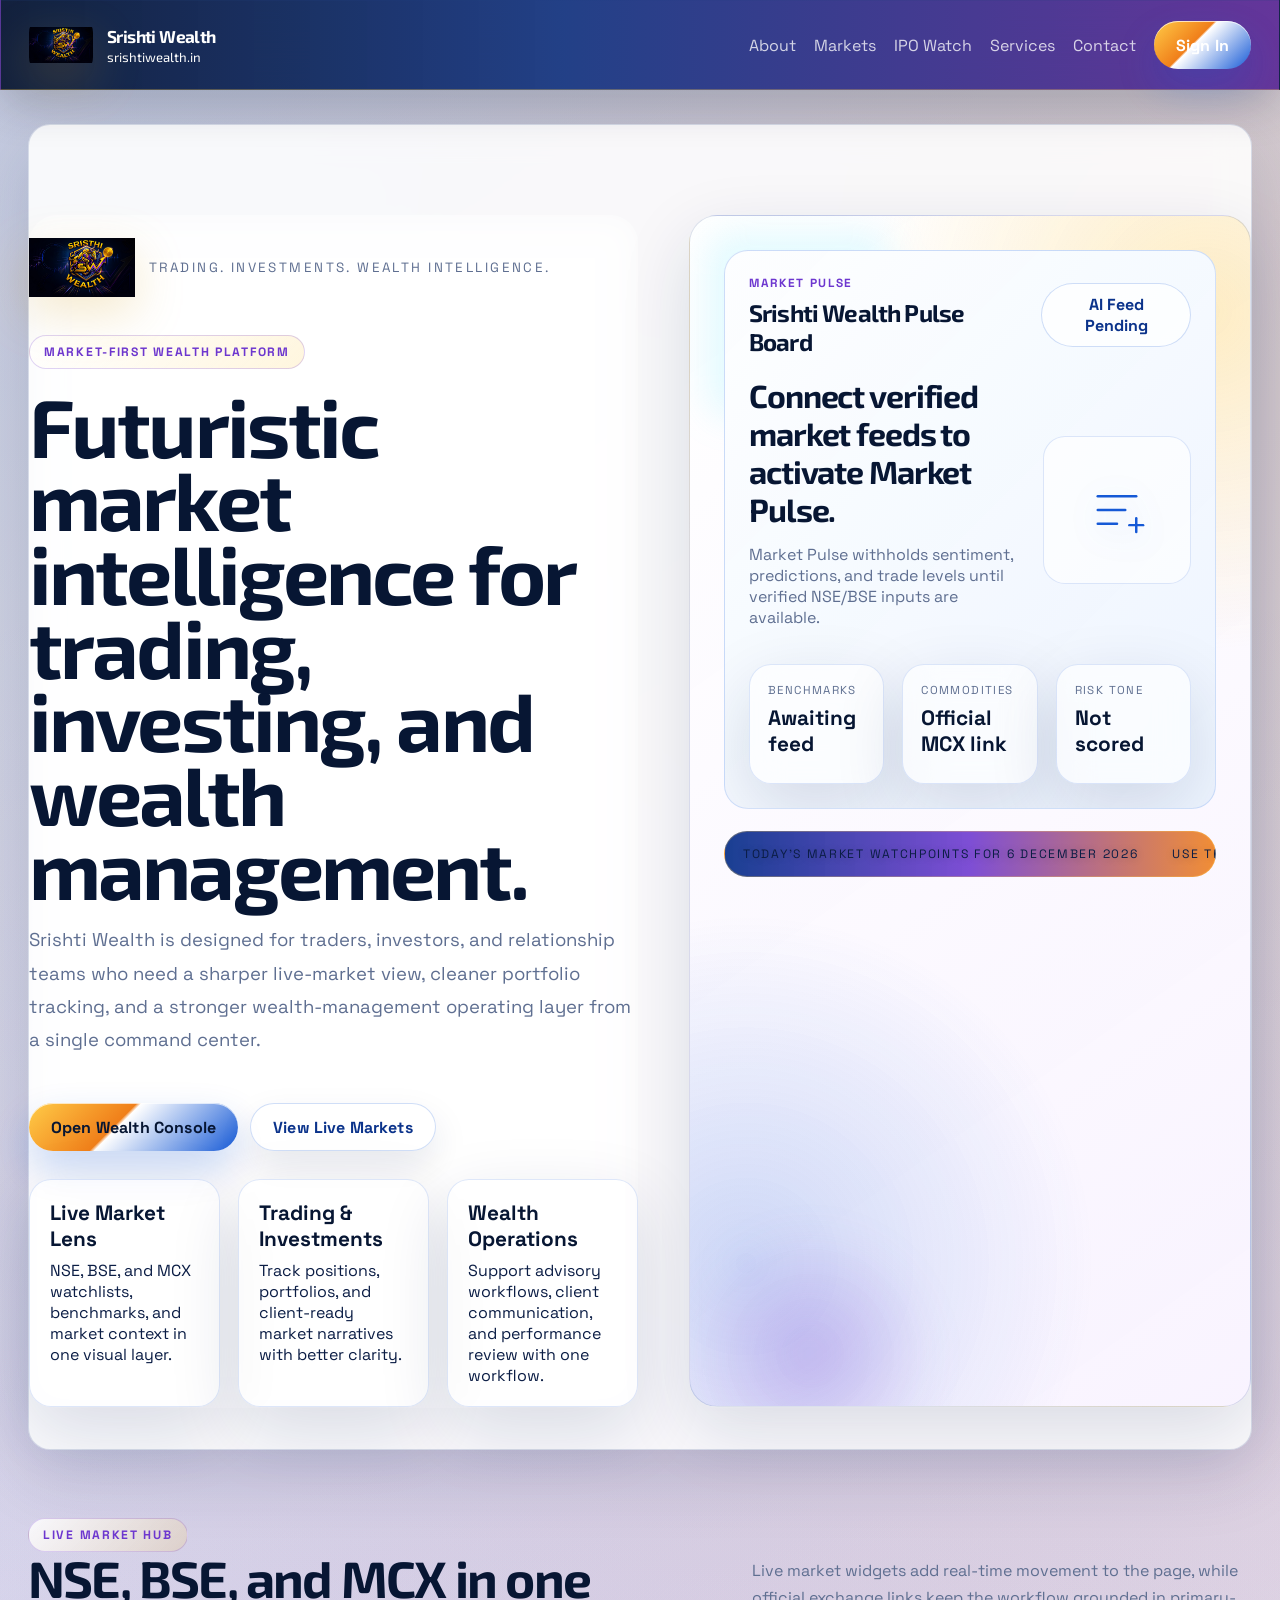
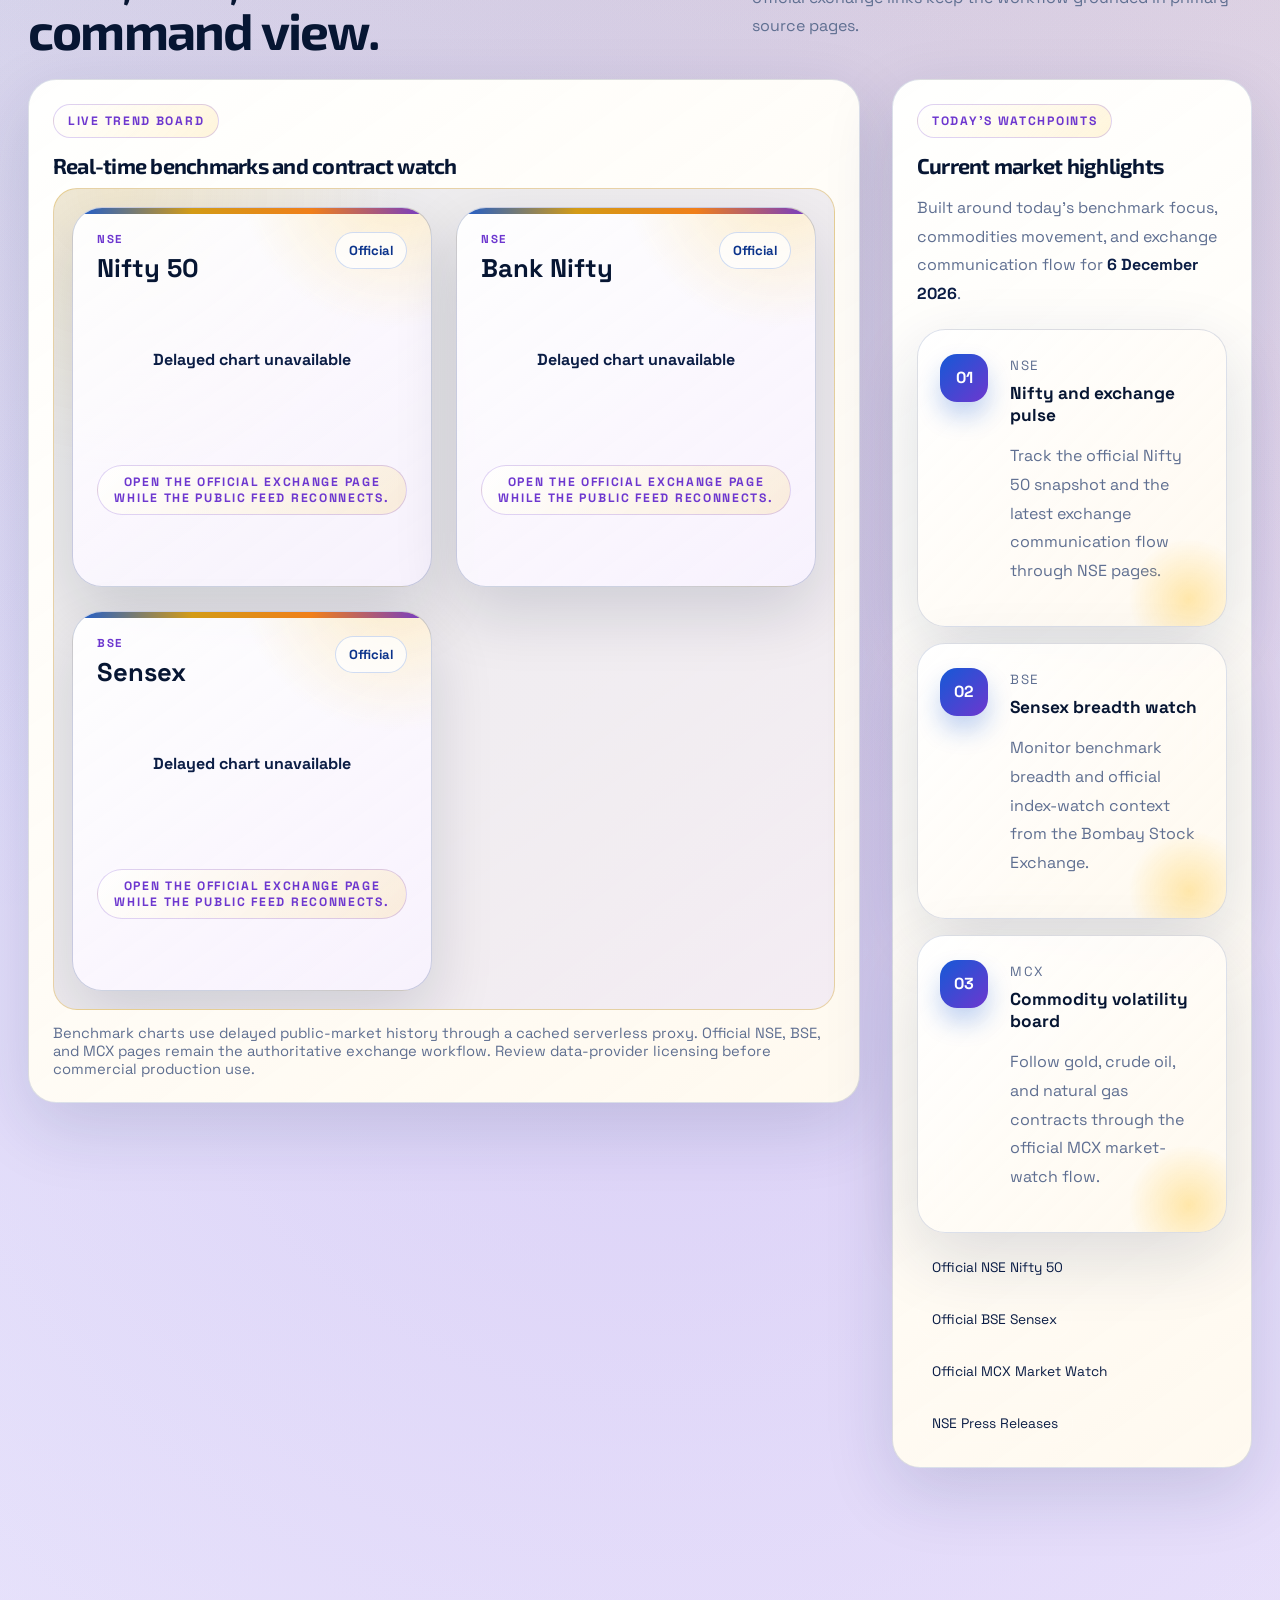
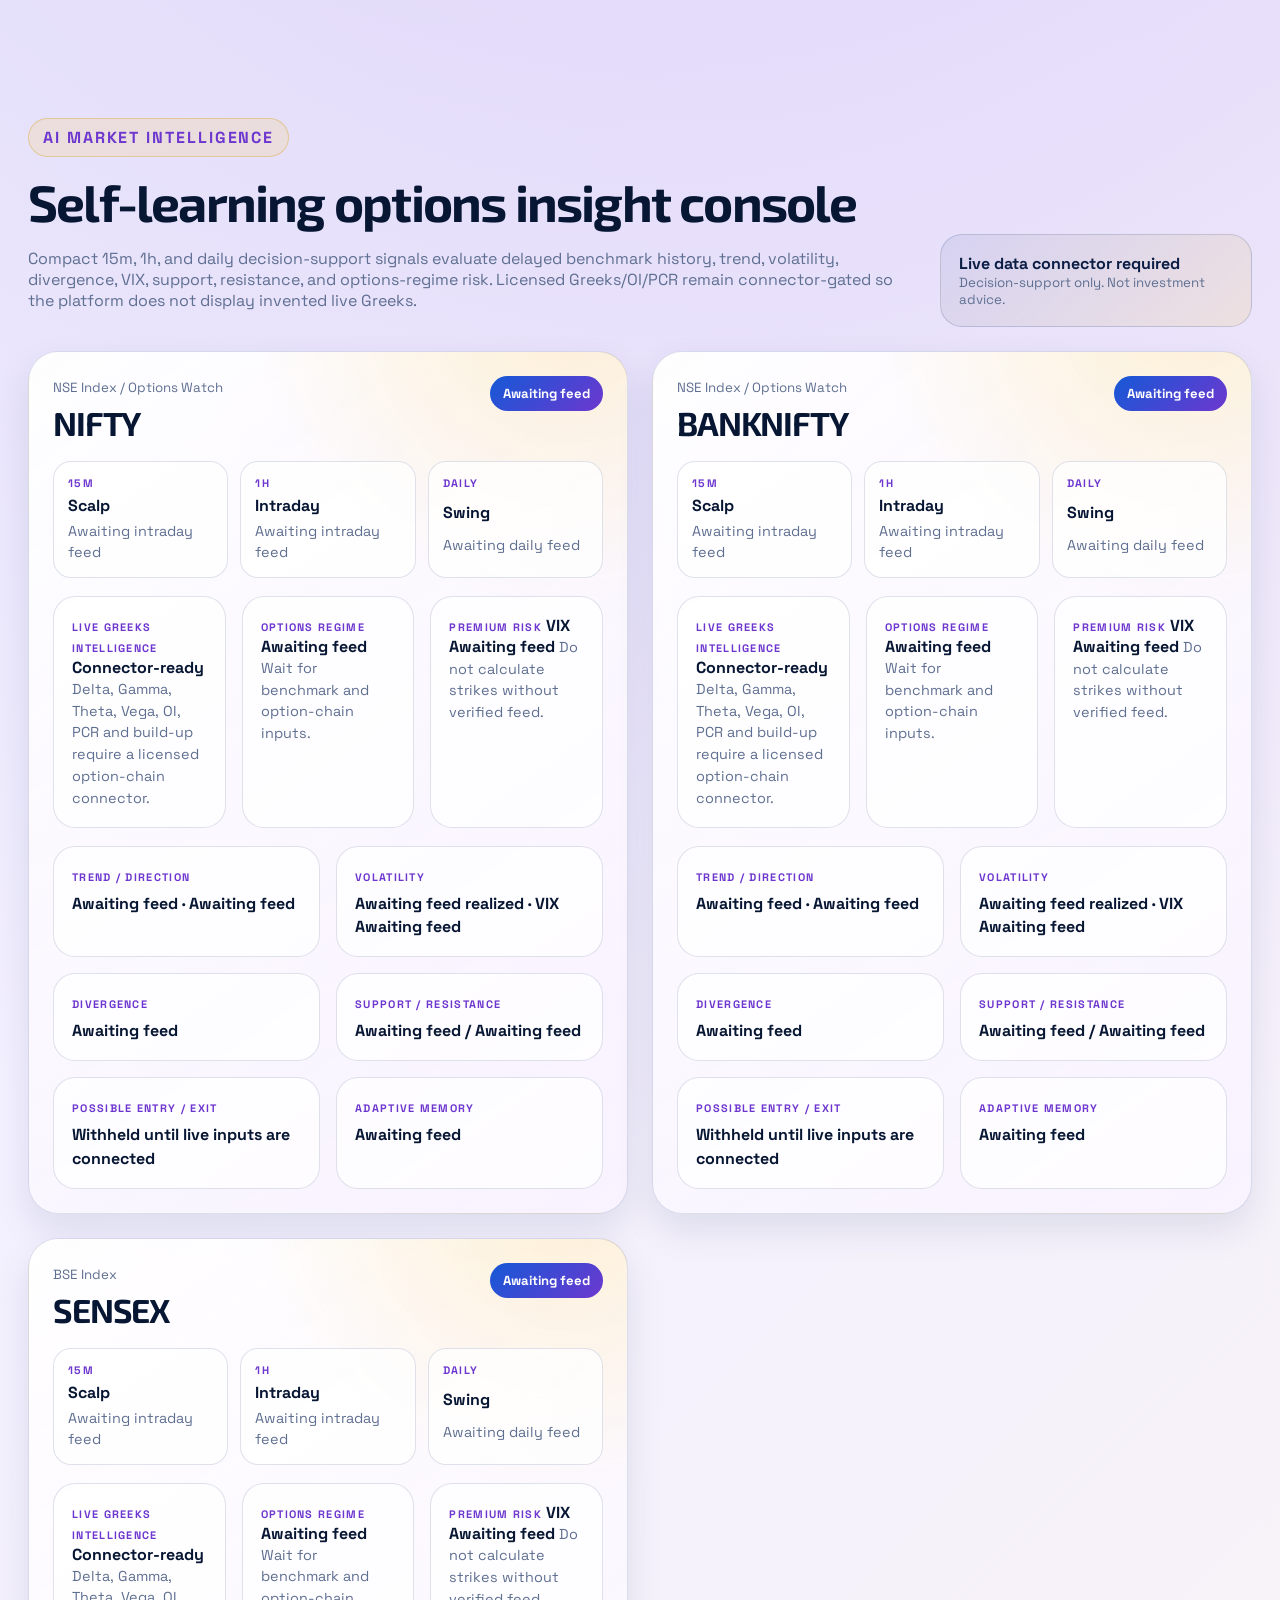
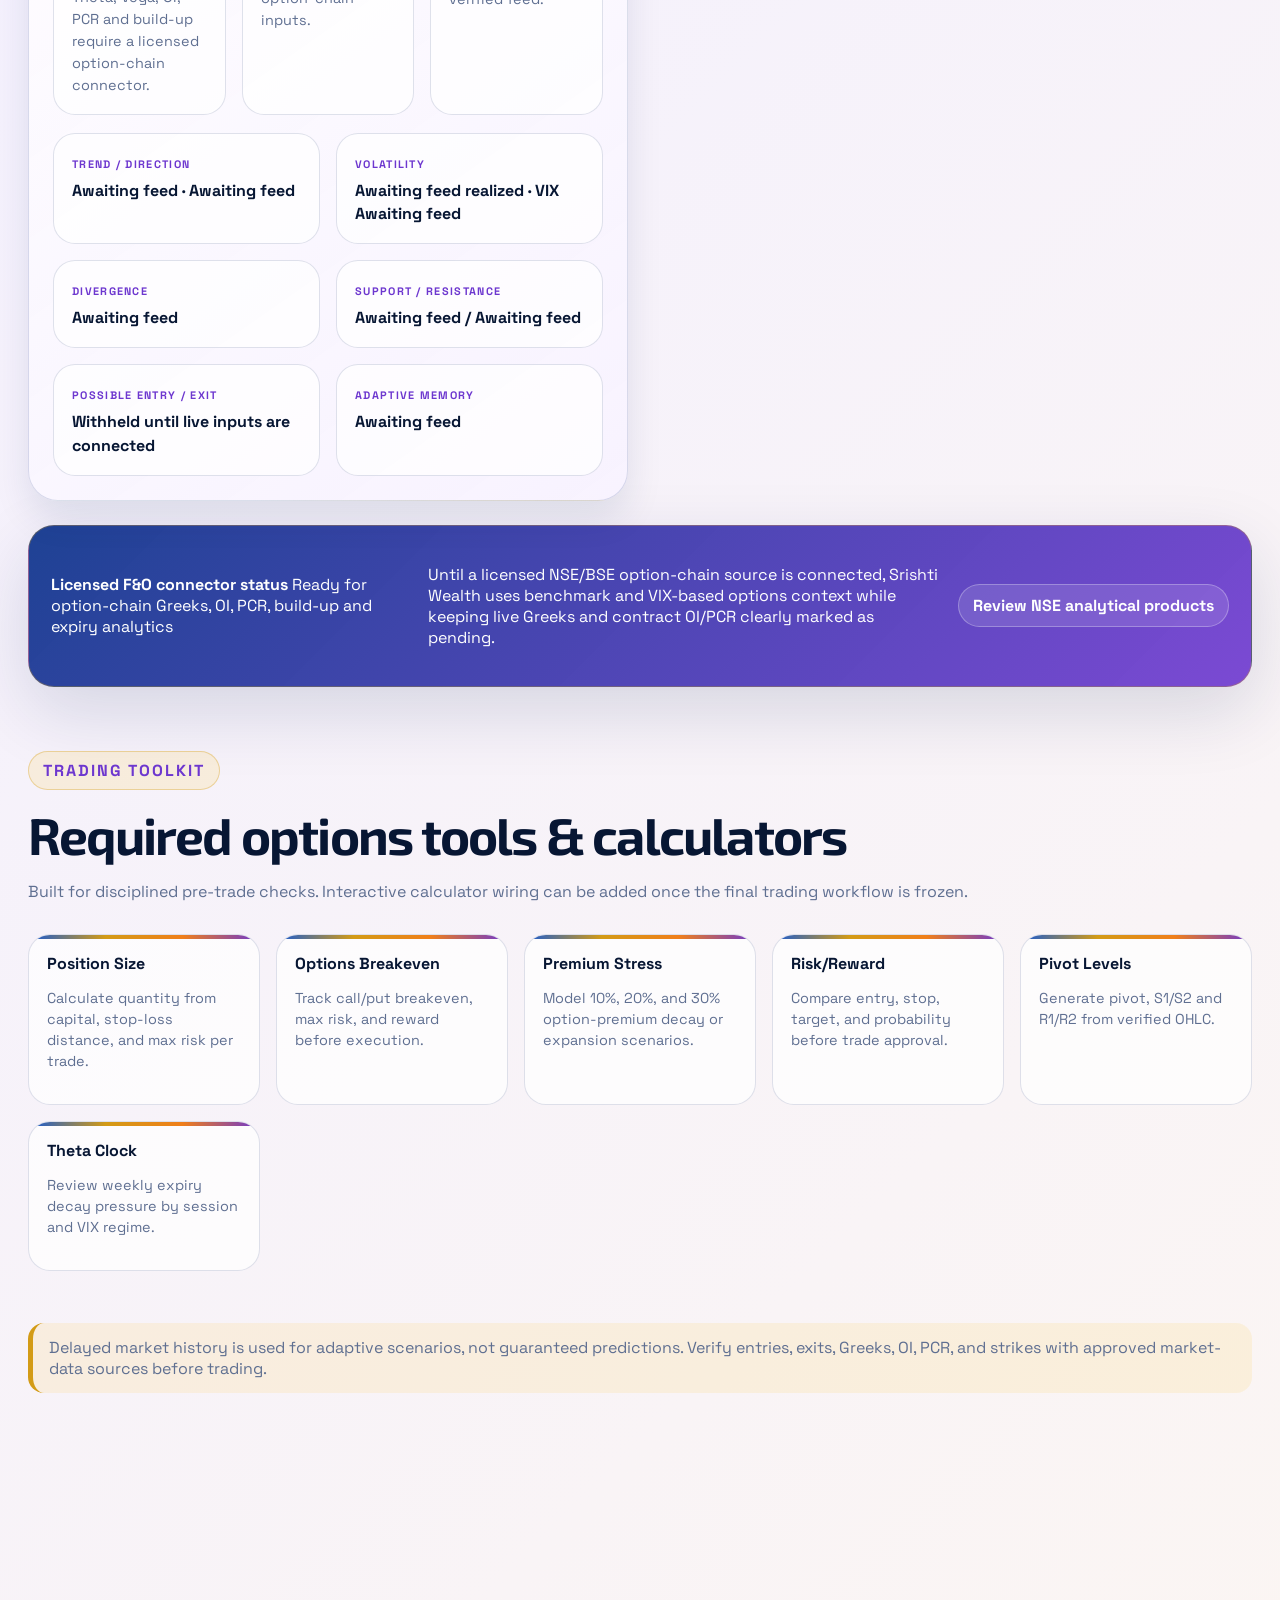
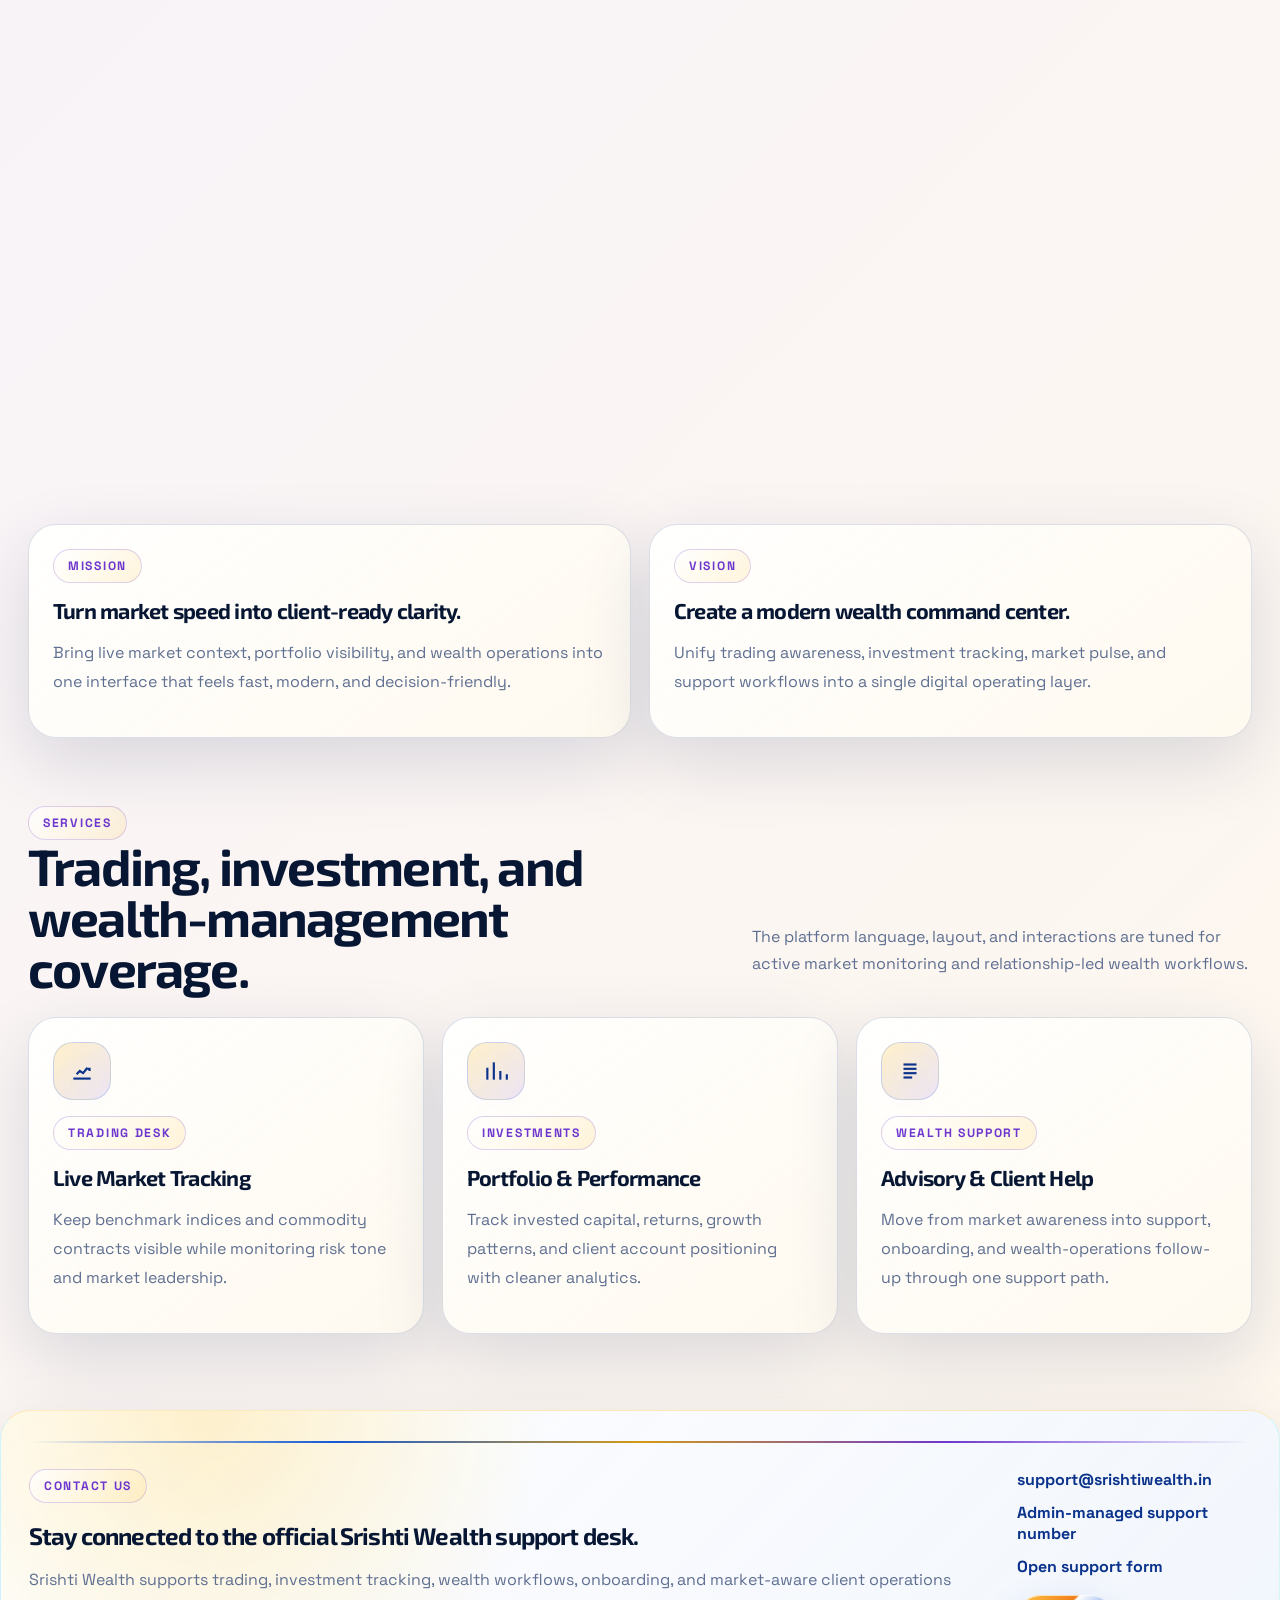
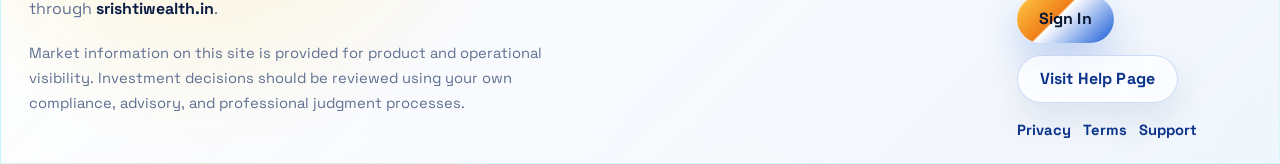
==== commit d685dfdc: "Add files via upload" ====
--- a/index.html
+++ b/index.html
@@ -133,6 +133,7 @@
             <nav class="nav">
                 <a href="#about">About</a>
                 <a href="#markets">Markets</a>
+                <a href="#ipo-watch">IPO Watch</a>
                 <a href="#services">Services</a>
                 <a href="#contact">Contact</a>
                 <a class="signin" href="signin.html">Sign In</a>
@@ -252,6 +253,35 @@
             </div>
         </section>
 
+        <section id="ipo-watch">
+            <div class="shell">
+                <div class="head reveal">
+                    <div><span class="tag">IPO Watch</span><h2>Upcoming NSE/BSE IPO command desk.</h2></div>
+                    <p>A clean launch-monitoring layer for mainboard IPOs, exchange filings, issue windows, listing readiness, and client communication planning.</p>
+                </div>
+                <div class="ipo-watch-grid">
+                    <article class="ipo-watch-card reveal">
+                        <span>NSE Mainboard</span>
+                        <h3>Upcoming equity listings</h3>
+                        <p>Track issue calendar, listing notices, price-band updates, and exchange communication from NSE source pages.</p>
+                        <a href="https://www.nseindia.com/market-data/new-stock-exchange-listings-recent" target="_blank" rel="noopener">Open NSE listings</a>
+                    </article>
+                    <article class="ipo-watch-card reveal">
+                        <span>BSE IPO Desk</span>
+                        <h3>Mainboard and SME pipeline</h3>
+                        <p>Use BSE issue and listing pages for offer documents, listing dates, circulars, and exchange notices.</p>
+                        <a href="https://www.bseindia.com/markets/PublicIssues/IPOHistoricData.aspx" target="_blank" rel="noopener">Open BSE IPO data</a>
+                    </article>
+                    <article class="ipo-watch-card reveal">
+                        <span>Due Diligence</span>
+                        <h3>DRHP, RHP and risk review</h3>
+                        <p>Review company filings, offer risk factors, anchor book updates, GMP disclaimers, and allocation timelines before client discussion.</p>
+                        <a href="https://www.sebi.gov.in/filings/public-issues.html" target="_blank" rel="noopener">Open SEBI filings</a>
+                    </article>
+                </div>
+            </div>
+        </section>
+
         <section id="about">
             <div class="shell">
                 <div class="head reveal">
--- a/srishti-light.css
+++ b/srishti-light.css
@@ -1236,3 +1236,519 @@
         font-size: 0.9rem;
     }
 }
+
+/* 2030 market console repair: generated widgets, options console, and IPO desk. */
+.market-grid {
+    grid-template-columns: minmax(0, 1.8fr) minmax(360px, 0.72fr) !important;
+    gap: 32px !important;
+}
+
+.market-board,
+.ai-market-section {
+    overflow: visible !important;
+}
+
+.tv-widget-shell {
+    padding: 18px !important;
+    border-color: rgba(211, 155, 22, 0.34) !important;
+    background:
+        radial-gradient(circle at 8% 0, rgba(255, 204, 72, 0.18), transparent 26%),
+        linear-gradient(135deg, rgba(12, 41, 100, 0.08), rgba(109, 55, 207, 0.08)),
+        rgba(255, 253, 248, 0.82) !important;
+}
+
+.benchmark-grid {
+    grid-template-columns: repeat(auto-fit, minmax(360px, 1fr)) !important;
+    gap: 24px !important;
+    padding: 0 !important;
+}
+
+.benchmark-widget {
+    position: relative;
+    overflow: hidden;
+    min-width: 0;
+    display: grid;
+    gap: 18px;
+    padding: 24px !important;
+    border: 1px solid rgba(28, 55, 117, 0.22) !important;
+    border-radius: 30px !important;
+    color: var(--sw-text) !important;
+    background:
+        radial-gradient(circle at 90% -10%, rgba(255, 204, 72, 0.30), transparent 30%),
+        linear-gradient(145deg, rgba(255, 255, 255, 0.94), rgba(248, 242, 255, 0.86)) !important;
+    box-shadow: 0 26px 64px rgba(7, 22, 51, 0.14) !important;
+}
+
+.benchmark-widget::before {
+    content: "";
+    position: absolute;
+    inset: 0 0 auto;
+    height: 6px;
+    background: linear-gradient(90deg, var(--sw-blue), var(--sw-gold), var(--sw-saffron), var(--sw-violet));
+}
+
+.benchmark-widget.is-positive {
+    --market-tone: var(--sw-green);
+}
+
+.benchmark-widget.is-negative {
+    --market-tone: var(--sw-red);
+}
+
+.benchmark-widget.is-pending {
+    --market-tone: var(--sw-violet);
+}
+
+.benchmark-head,
+.benchmark-widget header {
+    display: flex !important;
+    align-items: flex-start;
+    justify-content: space-between;
+    gap: 16px;
+    position: relative;
+    z-index: 1;
+}
+
+.benchmark-head small,
+.benchmark-widget header small {
+    display: block;
+    color: var(--sw-violet) !important;
+    font-size: 0.72rem !important;
+    font-weight: 900;
+    letter-spacing: 0.14em;
+    text-transform: uppercase;
+}
+
+.benchmark-head strong,
+.benchmark-widget header strong {
+    display: block;
+    margin-top: 6px;
+    color: var(--sw-heading) !important;
+    font-size: clamp(1.3rem, 2vw, 1.7rem);
+}
+
+.benchmark-head a,
+.benchmark-widget header a,
+.benchmark-footer a {
+    flex: 0 0 auto;
+    border: 1px solid rgba(21, 89, 214, 0.20);
+    border-radius: 999px;
+    padding: 9px 13px;
+    color: var(--sw-blue-2) !important;
+    background: rgba(255, 255, 255, 0.72);
+    font-size: 0.82rem;
+    font-weight: 900;
+    text-decoration: none;
+}
+
+.benchmark-quote {
+    display: flex !important;
+    align-items: end;
+    justify-content: space-between;
+    gap: 14px;
+    position: relative;
+    z-index: 1;
+}
+
+.benchmark-quote strong {
+    color: var(--sw-heading) !important;
+    font-size: clamp(2rem, 4vw, 3.1rem) !important;
+    line-height: 1;
+}
+
+.benchmark-quote span {
+    border-radius: 999px;
+    padding: 9px 13px;
+    color: #fff !important;
+    background: var(--market-tone);
+    font-weight: 900;
+    white-space: nowrap;
+}
+
+.benchmark-chart-shell {
+    position: relative;
+    overflow: hidden;
+    min-height: 250px;
+    border: 1px solid rgba(28, 55, 117, 0.14);
+    border-radius: 26px;
+    background:
+        radial-gradient(circle at 20% 0, rgba(21, 89, 214, 0.18), transparent 30%),
+        linear-gradient(180deg, #ffffff, #f3f0ff) !important;
+}
+
+.benchmark-candles,
+.benchmark-sparkline {
+    width: 100% !important;
+    height: 250px !important;
+    display: block;
+    color: var(--market-tone);
+    background: transparent !important;
+}
+
+.chart-plane {
+    fill: rgba(255, 255, 255, 0.34);
+}
+
+.chart-grid {
+    fill: none;
+    stroke: rgba(28, 55, 117, 0.12);
+    stroke-width: 1;
+}
+
+.candle line {
+    stroke-width: 2;
+}
+
+.candle rect {
+    stroke-width: 1.4;
+}
+
+.candle.up line,
+.candle.up rect {
+    stroke: var(--sw-green);
+    fill: rgba(12, 122, 82, 0.22);
+}
+
+.candle.down line,
+.candle.down rect {
+    stroke: var(--sw-red);
+    fill: rgba(197, 54, 79, 0.22);
+}
+
+.benchmark-line {
+    fill: none !important;
+    stroke: var(--market-tone) !important;
+    stroke-width: 4.4 !important;
+    stroke-linecap: round;
+    stroke-linejoin: round;
+    filter: drop-shadow(0 8px 12px color-mix(in srgb, var(--market-tone), transparent 58%));
+}
+
+.timeframe-strip,
+.insight-timeframes {
+    display: grid !important;
+    grid-template-columns: repeat(3, minmax(0, 1fr)) !important;
+    gap: 12px !important;
+}
+
+.timeframe-pill,
+.insight-timeframe {
+    min-width: 0;
+    display: grid;
+    gap: 5px;
+    padding: 14px !important;
+    border: 1px solid rgba(28, 55, 117, 0.14);
+    border-radius: 18px;
+    background: rgba(255, 255, 255, 0.76);
+}
+
+.timeframe-pill small,
+.insight-timeframe small,
+.greeks-panel small,
+.insight-decision-grid small,
+.tool-card small {
+    color: var(--sw-violet) !important;
+    font-size: 0.68rem !important;
+    font-weight: 900;
+    letter-spacing: 0.12em;
+    text-transform: uppercase;
+}
+
+.timeframe-pill strong,
+.insight-timeframe strong,
+.greeks-panel strong,
+.tool-card strong {
+    color: var(--sw-heading) !important;
+}
+
+.timeframe-pill span,
+.insight-timeframe span,
+.greeks-panel span,
+.tool-card p {
+    color: var(--sw-muted) !important;
+    font-size: 0.9rem;
+    line-height: 1.45;
+}
+
+.timeframe-pill.positive,
+.insight-timeframe.positive {
+    border-color: rgba(12, 122, 82, 0.24);
+    background: linear-gradient(135deg, rgba(12, 122, 82, 0.10), rgba(255, 255, 255, 0.78));
+}
+
+.timeframe-pill.negative,
+.insight-timeframe.negative {
+    border-color: rgba(197, 54, 79, 0.24);
+    background: linear-gradient(135deg, rgba(197, 54, 79, 0.10), rgba(255, 255, 255, 0.78));
+}
+
+.benchmark-footer,
+.benchmark-widget footer {
+    display: flex !important;
+    align-items: center;
+    justify-content: space-between;
+    flex-wrap: wrap;
+    gap: 12px;
+    margin: 0 !important;
+    padding: 0 !important;
+    border: 0 !important;
+    border-radius: 0 !important;
+    background: transparent !important;
+    box-shadow: none !important;
+}
+
+.benchmark-footer span,
+.benchmark-widget footer span {
+    color: var(--sw-muted) !important;
+    font-size: 0.88rem;
+}
+
+.market-loading,
+.benchmark-fallback {
+    min-height: 260px;
+    display: grid;
+    place-items: center;
+    text-align: center;
+    color: var(--sw-muted) !important;
+}
+
+.ai-insight-heading {
+    display: grid !important;
+    grid-template-columns: minmax(0, 1fr) minmax(260px, 0.35fr);
+    gap: 22px;
+    align-items: end;
+    margin-bottom: 24px;
+}
+
+.ai-insight-heading.compact {
+    grid-template-columns: 1fr;
+    margin: 30px 0 16px;
+}
+
+.ai-insight-heading span {
+    display: inline-flex;
+    width: fit-content;
+    border: 1px solid rgba(211, 155, 22, 0.34);
+    border-radius: 999px;
+    padding: 8px 14px;
+    color: var(--sw-violet) !important;
+    background: rgba(255, 204, 72, 0.16);
+    font-weight: 900;
+    letter-spacing: 0.12em;
+    text-transform: uppercase;
+}
+
+.ai-insight-heading h2 {
+    margin-top: 14px !important;
+    font-size: clamp(2.2rem, 4vw, 3.6rem) !important;
+}
+
+.ai-insight-status {
+    padding: 18px;
+    border: 1px solid rgba(28, 55, 117, 0.18);
+    border-radius: 22px;
+    background: linear-gradient(135deg, rgba(11, 51, 139, 0.08), rgba(255, 204, 72, 0.14));
+}
+
+.ai-insight-status strong,
+.ai-insight-status small {
+    display: block;
+}
+
+.ai-insight-cards {
+    grid-template-columns: repeat(auto-fit, minmax(420px, 1fr)) !important;
+    gap: 24px !important;
+}
+
+.ai-insight-card {
+    display: grid;
+    gap: 18px;
+    min-width: 0;
+    padding: 24px !important;
+    border-radius: 30px !important;
+    background:
+        radial-gradient(circle at 90% -8%, rgba(255, 204, 72, 0.24), transparent 30%),
+        linear-gradient(145deg, rgba(255, 255, 255, 0.94), rgba(248, 242, 255, 0.88)) !important;
+}
+
+.ai-card-head {
+    display: flex !important;
+    align-items: flex-start;
+    justify-content: space-between;
+    gap: 16px;
+}
+
+.ai-card-head h3 {
+    margin-top: 6px !important;
+    font-size: clamp(1.5rem, 2.6vw, 2.2rem) !important;
+}
+
+.ai-card-head > span {
+    flex: 0 0 auto;
+    border-radius: 999px;
+    padding: 9px 13px;
+    color: #fff !important;
+    background: linear-gradient(135deg, var(--sw-blue), var(--sw-violet));
+    font-size: 0.82rem;
+    font-weight: 900;
+}
+
+.greeks-panel,
+.insight-decision-grid,
+.tool-grid,
+.ipo-watch-grid {
+    display: grid !important;
+    gap: 16px !important;
+}
+
+.greeks-panel {
+    grid-template-columns: repeat(3, minmax(0, 1fr));
+}
+
+.greeks-panel > div,
+.insight-decision-grid > div,
+.tool-card,
+.ipo-watch-card {
+    min-width: 0;
+    padding: 18px !important;
+    border: 1px solid rgba(28, 55, 117, 0.14);
+    border-radius: 22px;
+    background: rgba(255, 255, 255, 0.70);
+}
+
+.insight-decision-grid {
+    grid-template-columns: repeat(2, minmax(0, 1fr));
+}
+
+.insight-decision-grid strong {
+    display: block;
+    margin-top: 6px;
+    color: var(--sw-heading) !important;
+    line-height: 1.45;
+}
+
+.fno-connector-status {
+    display: grid;
+    grid-template-columns: minmax(0, 0.7fr) minmax(0, 1fr) auto;
+    gap: 18px;
+    align-items: center;
+    margin-top: 24px;
+    padding: 22px;
+    border: 1px solid rgba(211, 155, 22, 0.30);
+    border-radius: 26px;
+    background:
+        linear-gradient(135deg, rgba(11, 51, 139, 0.92), rgba(109, 55, 207, 0.90));
+    box-shadow: var(--sw-shadow);
+}
+
+.fno-connector-status strong,
+.fno-connector-status span,
+.fno-connector-status p,
+.fno-connector-status a {
+    color: #fff !important;
+}
+
+.fno-connector-status a {
+    justify-self: end;
+    border: 1px solid rgba(255, 255, 255, 0.28);
+    border-radius: 999px;
+    padding: 10px 14px;
+    background: rgba(255, 255, 255, 0.12);
+    font-weight: 900;
+    text-decoration: none;
+}
+
+.tool-grid {
+    grid-template-columns: repeat(auto-fit, minmax(220px, 1fr));
+}
+
+.tool-card {
+    position: relative;
+    overflow: hidden;
+}
+
+.tool-card::before,
+.ipo-watch-card::before {
+    content: "";
+    position: absolute;
+    inset: 0 0 auto;
+    height: 4px;
+    background: linear-gradient(90deg, var(--sw-blue), var(--sw-gold), var(--sw-saffron), var(--sw-violet));
+}
+
+.ipo-watch-grid {
+    grid-template-columns: repeat(3, minmax(0, 1fr));
+}
+
+.ipo-watch-card {
+    position: relative;
+    overflow: hidden;
+    min-height: 250px;
+    display: flex;
+    flex-direction: column;
+    justify-content: space-between;
+    background:
+        radial-gradient(circle at 92% 0, rgba(255, 204, 72, 0.28), transparent 30%),
+        linear-gradient(145deg, rgba(255, 255, 255, 0.92), rgba(239, 245, 255, 0.84)) !important;
+    box-shadow: var(--sw-shadow) !important;
+}
+
+.ipo-watch-card h3 {
+    margin: 12px 0 8px !important;
+}
+
+.ipo-watch-card a {
+    width: fit-content;
+    border-radius: 999px;
+    padding: 11px 15px;
+    color: #fff !important;
+    background: linear-gradient(135deg, var(--sw-blue), var(--sw-violet));
+    font-weight: 900;
+    text-decoration: none;
+}
+
+.ai-insight-note {
+    margin-top: 18px;
+    padding: 14px 16px;
+    border-left: 5px solid var(--sw-gold);
+    border-radius: 16px;
+    background: rgba(255, 204, 72, 0.14);
+}
+
+@media (max-width: 1180px) {
+    .market-grid,
+    .ai-insight-heading,
+    .fno-connector-status,
+    .ipo-watch-grid {
+        grid-template-columns: 1fr !important;
+    }
+
+    .fno-connector-status a {
+        justify-self: start;
+    }
+}
+
+@media (max-width: 820px) {
+    .benchmark-grid,
+    .ai-insight-cards,
+    .greeks-panel,
+    .insight-decision-grid,
+    .timeframe-strip,
+    .insight-timeframes {
+        grid-template-columns: 1fr !important;
+    }
+
+    .benchmark-quote,
+    .benchmark-head,
+    .ai-card-head {
+        align-items: flex-start;
+        flex-direction: column;
+    }
+
+    .benchmark-candles,
+    .benchmark-sparkline,
+    .benchmark-chart-shell {
+        height: 220px !important;
+        min-height: 220px;
+    }
+}
--- a/srishti-light.css
+++ b/srishti-light.css
@@ -1236,3 +1236,519 @@
         font-size: 0.9rem;
     }
 }
+
+/* 2030 market console repair: generated widgets, options console, and IPO desk. */
+.market-grid {
+    grid-template-columns: minmax(0, 1.8fr) minmax(360px, 0.72fr) !important;
+    gap: 32px !important;
+}
+
+.market-board,
+.ai-market-section {
+    overflow: visible !important;
+}
+
+.tv-widget-shell {
+    padding: 18px !important;
+    border-color: rgba(211, 155, 22, 0.34) !important;
+    background:
+        radial-gradient(circle at 8% 0, rgba(255, 204, 72, 0.18), transparent 26%),
+        linear-gradient(135deg, rgba(12, 41, 100, 0.08), rgba(109, 55, 207, 0.08)),
+        rgba(255, 253, 248, 0.82) !important;
+}
+
+.benchmark-grid {
+    grid-template-columns: repeat(auto-fit, minmax(360px, 1fr)) !important;
+    gap: 24px !important;
+    padding: 0 !important;
+}
+
+.benchmark-widget {
+    position: relative;
+    overflow: hidden;
+    min-width: 0;
+    display: grid;
+    gap: 18px;
+    padding: 24px !important;
+    border: 1px solid rgba(28, 55, 117, 0.22) !important;
+    border-radius: 30px !important;
+    color: var(--sw-text) !important;
+    background:
+        radial-gradient(circle at 90% -10%, rgba(255, 204, 72, 0.30), transparent 30%),
+        linear-gradient(145deg, rgba(255, 255, 255, 0.94), rgba(248, 242, 255, 0.86)) !important;
+    box-shadow: 0 26px 64px rgba(7, 22, 51, 0.14) !important;
+}
+
+.benchmark-widget::before {
+    content: "";
+    position: absolute;
+    inset: 0 0 auto;
+    height: 6px;
+    background: linear-gradient(90deg, var(--sw-blue), var(--sw-gold), var(--sw-saffron), var(--sw-violet));
+}
+
+.benchmark-widget.is-positive {
+    --market-tone: var(--sw-green);
+}
+
+.benchmark-widget.is-negative {
+    --market-tone: var(--sw-red);
+}
+
+.benchmark-widget.is-pending {
+    --market-tone: var(--sw-violet);
+}
+
+.benchmark-head,
+.benchmark-widget header {
+    display: flex !important;
+    align-items: flex-start;
+    justify-content: space-between;
+    gap: 16px;
+    position: relative;
+    z-index: 1;
+}
+
+.benchmark-head small,
+.benchmark-widget header small {
+    display: block;
+    color: var(--sw-violet) !important;
+    font-size: 0.72rem !important;
+    font-weight: 900;
+    letter-spacing: 0.14em;
+    text-transform: uppercase;
+}
+
+.benchmark-head strong,
+.benchmark-widget header strong {
+    display: block;
+    margin-top: 6px;
+    color: var(--sw-heading) !important;
+    font-size: clamp(1.3rem, 2vw, 1.7rem);
+}
+
+.benchmark-head a,
+.benchmark-widget header a,
+.benchmark-footer a {
+    flex: 0 0 auto;
+    border: 1px solid rgba(21, 89, 214, 0.20);
+    border-radius: 999px;
+    padding: 9px 13px;
+    color: var(--sw-blue-2) !important;
+    background: rgba(255, 255, 255, 0.72);
+    font-size: 0.82rem;
+    font-weight: 900;
+    text-decoration: none;
+}
+
+.benchmark-quote {
+    display: flex !important;
+    align-items: end;
+    justify-content: space-between;
+    gap: 14px;
+    position: relative;
+    z-index: 1;
+}
+
+.benchmark-quote strong {
+    color: var(--sw-heading) !important;
+    font-size: clamp(2rem, 4vw, 3.1rem) !important;
+    line-height: 1;
+}
+
+.benchmark-quote span {
+    border-radius: 999px;
+    padding: 9px 13px;
+    color: #fff !important;
+    background: var(--market-tone);
+    font-weight: 900;
+    white-space: nowrap;
+}
+
+.benchmark-chart-shell {
+    position: relative;
+    overflow: hidden;
+    min-height: 250px;
+    border: 1px solid rgba(28, 55, 117, 0.14);
+    border-radius: 26px;
+    background:
+        radial-gradient(circle at 20% 0, rgba(21, 89, 214, 0.18), transparent 30%),
+        linear-gradient(180deg, #ffffff, #f3f0ff) !important;
+}
+
+.benchmark-candles,
+.benchmark-sparkline {
+    width: 100% !important;
+    height: 250px !important;
+    display: block;
+    color: var(--market-tone);
+    background: transparent !important;
+}
+
+.chart-plane {
+    fill: rgba(255, 255, 255, 0.34);
+}
+
+.chart-grid {
+    fill: none;
+    stroke: rgba(28, 55, 117, 0.12);
+    stroke-width: 1;
+}
+
+.candle line {
+    stroke-width: 2;
+}
+
+.candle rect {
+    stroke-width: 1.4;
+}
+
+.candle.up line,
+.candle.up rect {
+    stroke: var(--sw-green);
+    fill: rgba(12, 122, 82, 0.22);
+}
+
+.candle.down line,
+.candle.down rect {
+    stroke: var(--sw-red);
+    fill: rgba(197, 54, 79, 0.22);
+}
+
+.benchmark-line {
+    fill: none !important;
+    stroke: var(--market-tone) !important;
+    stroke-width: 4.4 !important;
+    stroke-linecap: round;
+    stroke-linejoin: round;
+    filter: drop-shadow(0 8px 12px color-mix(in srgb, var(--market-tone), transparent 58%));
+}
+
+.timeframe-strip,
+.insight-timeframes {
+    display: grid !important;
+    grid-template-columns: repeat(3, minmax(0, 1fr)) !important;
+    gap: 12px !important;
+}
+
+.timeframe-pill,
+.insight-timeframe {
+    min-width: 0;
+    display: grid;
+    gap: 5px;
+    padding: 14px !important;
+    border: 1px solid rgba(28, 55, 117, 0.14);
+    border-radius: 18px;
+    background: rgba(255, 255, 255, 0.76);
+}
+
+.timeframe-pill small,
+.insight-timeframe small,
+.greeks-panel small,
+.insight-decision-grid small,
+.tool-card small {
+    color: var(--sw-violet) !important;
+    font-size: 0.68rem !important;
+    font-weight: 900;
+    letter-spacing: 0.12em;
+    text-transform: uppercase;
+}
+
+.timeframe-pill strong,
+.insight-timeframe strong,
+.greeks-panel strong,
+.tool-card strong {
+    color: var(--sw-heading) !important;
+}
+
+.timeframe-pill span,
+.insight-timeframe span,
+.greeks-panel span,
+.tool-card p {
+    color: var(--sw-muted) !important;
+    font-size: 0.9rem;
+    line-height: 1.45;
+}
+
+.timeframe-pill.positive,
+.insight-timeframe.positive {
+    border-color: rgba(12, 122, 82, 0.24);
+    background: linear-gradient(135deg, rgba(12, 122, 82, 0.10), rgba(255, 255, 255, 0.78));
+}
+
+.timeframe-pill.negative,
+.insight-timeframe.negative {
+    border-color: rgba(197, 54, 79, 0.24);
+    background: linear-gradient(135deg, rgba(197, 54, 79, 0.10), rgba(255, 255, 255, 0.78));
+}
+
+.benchmark-footer,
+.benchmark-widget footer {
+    display: flex !important;
+    align-items: center;
+    justify-content: space-between;
+    flex-wrap: wrap;
+    gap: 12px;
+    margin: 0 !important;
+    padding: 0 !important;
+    border: 0 !important;
+    border-radius: 0 !important;
+    background: transparent !important;
+    box-shadow: none !important;
+}
+
+.benchmark-footer span,
+.benchmark-widget footer span {
+    color: var(--sw-muted) !important;
+    font-size: 0.88rem;
+}
+
+.market-loading,
+.benchmark-fallback {
+    min-height: 260px;
+    display: grid;
+    place-items: center;
+    text-align: center;
+    color: var(--sw-muted) !important;
+}
+
+.ai-insight-heading {
+    display: grid !important;
+    grid-template-columns: minmax(0, 1fr) minmax(260px, 0.35fr);
+    gap: 22px;
+    align-items: end;
+    margin-bottom: 24px;
+}
+
+.ai-insight-heading.compact {
+    grid-template-columns: 1fr;
+    margin: 30px 0 16px;
+}
+
+.ai-insight-heading span {
+    display: inline-flex;
+    width: fit-content;
+    border: 1px solid rgba(211, 155, 22, 0.34);
+    border-radius: 999px;
+    padding: 8px 14px;
+    color: var(--sw-violet) !important;
+    background: rgba(255, 204, 72, 0.16);
+    font-weight: 900;
+    letter-spacing: 0.12em;
+    text-transform: uppercase;
+}
+
+.ai-insight-heading h2 {
+    margin-top: 14px !important;
+    font-size: clamp(2.2rem, 4vw, 3.6rem) !important;
+}
+
+.ai-insight-status {
+    padding: 18px;
+    border: 1px solid rgba(28, 55, 117, 0.18);
+    border-radius: 22px;
+    background: linear-gradient(135deg, rgba(11, 51, 139, 0.08), rgba(255, 204, 72, 0.14));
+}
+
+.ai-insight-status strong,
+.ai-insight-status small {
+    display: block;
+}
+
+.ai-insight-cards {
+    grid-template-columns: repeat(auto-fit, minmax(420px, 1fr)) !important;
+    gap: 24px !important;
+}
+
+.ai-insight-card {
+    display: grid;
+    gap: 18px;
+    min-width: 0;
+    padding: 24px !important;
+    border-radius: 30px !important;
+    background:
+        radial-gradient(circle at 90% -8%, rgba(255, 204, 72, 0.24), transparent 30%),
+        linear-gradient(145deg, rgba(255, 255, 255, 0.94), rgba(248, 242, 255, 0.88)) !important;
+}
+
+.ai-card-head {
+    display: flex !important;
+    align-items: flex-start;
+    justify-content: space-between;
+    gap: 16px;
+}
+
+.ai-card-head h3 {
+    margin-top: 6px !important;
+    font-size: clamp(1.5rem, 2.6vw, 2.2rem) !important;
+}
+
+.ai-card-head > span {
+    flex: 0 0 auto;
+    border-radius: 999px;
+    padding: 9px 13px;
+    color: #fff !important;
+    background: linear-gradient(135deg, var(--sw-blue), var(--sw-violet));
+    font-size: 0.82rem;
+    font-weight: 900;
+}
+
+.greeks-panel,
+.insight-decision-grid,
+.tool-grid,
+.ipo-watch-grid {
+    display: grid !important;
+    gap: 16px !important;
+}
+
+.greeks-panel {
+    grid-template-columns: repeat(3, minmax(0, 1fr));
+}
+
+.greeks-panel > div,
+.insight-decision-grid > div,
+.tool-card,
+.ipo-watch-card {
+    min-width: 0;
+    padding: 18px !important;
+    border: 1px solid rgba(28, 55, 117, 0.14);
+    border-radius: 22px;
+    background: rgba(255, 255, 255, 0.70);
+}
+
+.insight-decision-grid {
+    grid-template-columns: repeat(2, minmax(0, 1fr));
+}
+
+.insight-decision-grid strong {
+    display: block;
+    margin-top: 6px;
+    color: var(--sw-heading) !important;
+    line-height: 1.45;
+}
+
+.fno-connector-status {
+    display: grid;
+    grid-template-columns: minmax(0, 0.7fr) minmax(0, 1fr) auto;
+    gap: 18px;
+    align-items: center;
+    margin-top: 24px;
+    padding: 22px;
+    border: 1px solid rgba(211, 155, 22, 0.30);
+    border-radius: 26px;
+    background:
+        linear-gradient(135deg, rgba(11, 51, 139, 0.92), rgba(109, 55, 207, 0.90));
+    box-shadow: var(--sw-shadow);
+}
+
+.fno-connector-status strong,
+.fno-connector-status span,
+.fno-connector-status p,
+.fno-connector-status a {
+    color: #fff !important;
+}
+
+.fno-connector-status a {
+    justify-self: end;
+    border: 1px solid rgba(255, 255, 255, 0.28);
+    border-radius: 999px;
+    padding: 10px 14px;
+    background: rgba(255, 255, 255, 0.12);
+    font-weight: 900;
+    text-decoration: none;
+}
+
+.tool-grid {
+    grid-template-columns: repeat(auto-fit, minmax(220px, 1fr));
+}
+
+.tool-card {
+    position: relative;
+    overflow: hidden;
+}
+
+.tool-card::before,
+.ipo-watch-card::before {
+    content: "";
+    position: absolute;
+    inset: 0 0 auto;
+    height: 4px;
+    background: linear-gradient(90deg, var(--sw-blue), var(--sw-gold), var(--sw-saffron), var(--sw-violet));
+}
+
+.ipo-watch-grid {
+    grid-template-columns: repeat(3, minmax(0, 1fr));
+}
+
+.ipo-watch-card {
+    position: relative;
+    overflow: hidden;
+    min-height: 250px;
+    display: flex;
+    flex-direction: column;
+    justify-content: space-between;
+    background:
+        radial-gradient(circle at 92% 0, rgba(255, 204, 72, 0.28), transparent 30%),
+        linear-gradient(145deg, rgba(255, 255, 255, 0.92), rgba(239, 245, 255, 0.84)) !important;
+    box-shadow: var(--sw-shadow) !important;
+}
+
+.ipo-watch-card h3 {
+    margin: 12px 0 8px !important;
+}
+
+.ipo-watch-card a {
+    width: fit-content;
+    border-radius: 999px;
+    padding: 11px 15px;
+    color: #fff !important;
+    background: linear-gradient(135deg, var(--sw-blue), var(--sw-violet));
+    font-weight: 900;
+    text-decoration: none;
+}
+
+.ai-insight-note {
+    margin-top: 18px;
+    padding: 14px 16px;
+    border-left: 5px solid var(--sw-gold);
+    border-radius: 16px;
+    background: rgba(255, 204, 72, 0.14);
+}
+
+@media (max-width: 1180px) {
+    .market-grid,
+    .ai-insight-heading,
+    .fno-connector-status,
+    .ipo-watch-grid {
+        grid-template-columns: 1fr !important;
+    }
+
+    .fno-connector-status a {
+        justify-self: start;
+    }
+}
+
+@media (max-width: 820px) {
+    .benchmark-grid,
+    .ai-insight-cards,
+    .greeks-panel,
+    .insight-decision-grid,
+    .timeframe-strip,
+    .insight-timeframes {
+        grid-template-columns: 1fr !important;
+    }
+
+    .benchmark-quote,
+    .benchmark-head,
+    .ai-card-head {
+        align-items: flex-start;
+        flex-direction: column;
+    }
+
+    .benchmark-candles,
+    .benchmark-sparkline,
+    .benchmark-chart-shell {
+        height: 220px !important;
+        min-height: 220px;
+    }
+}
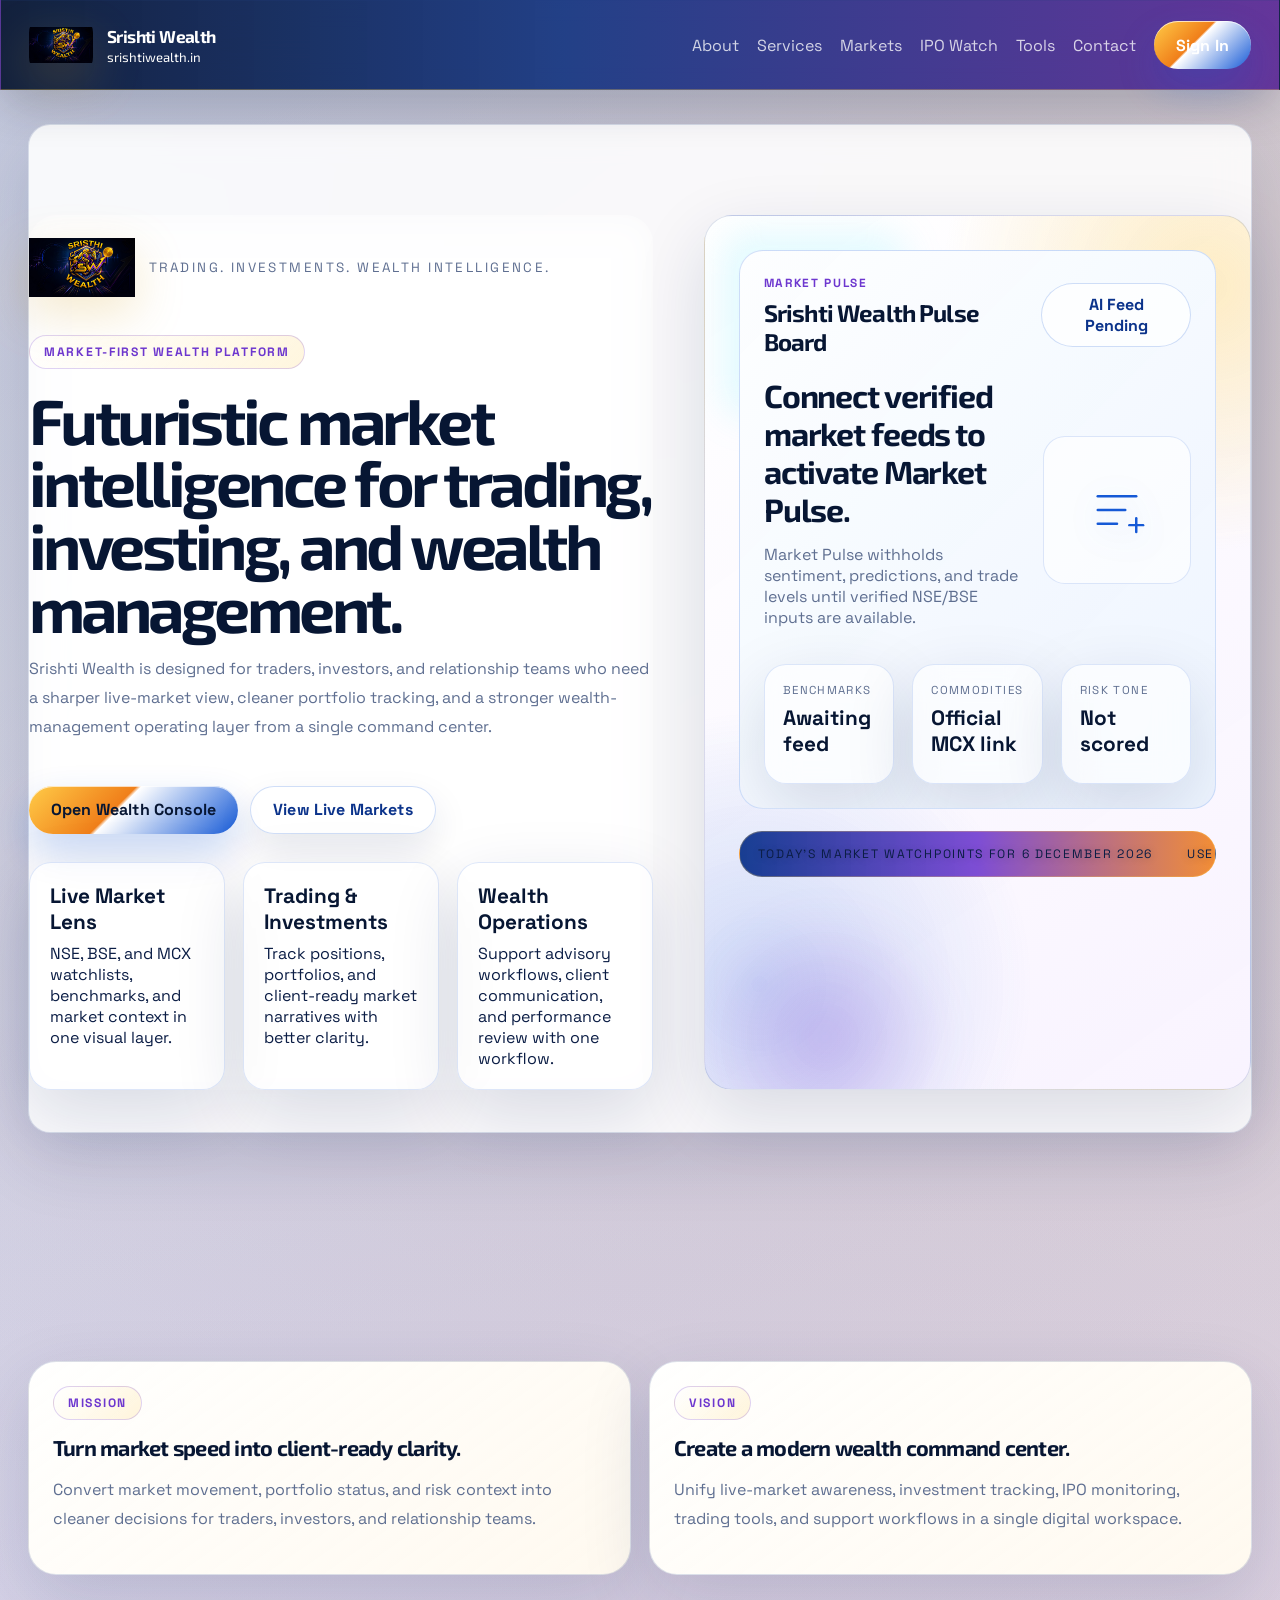
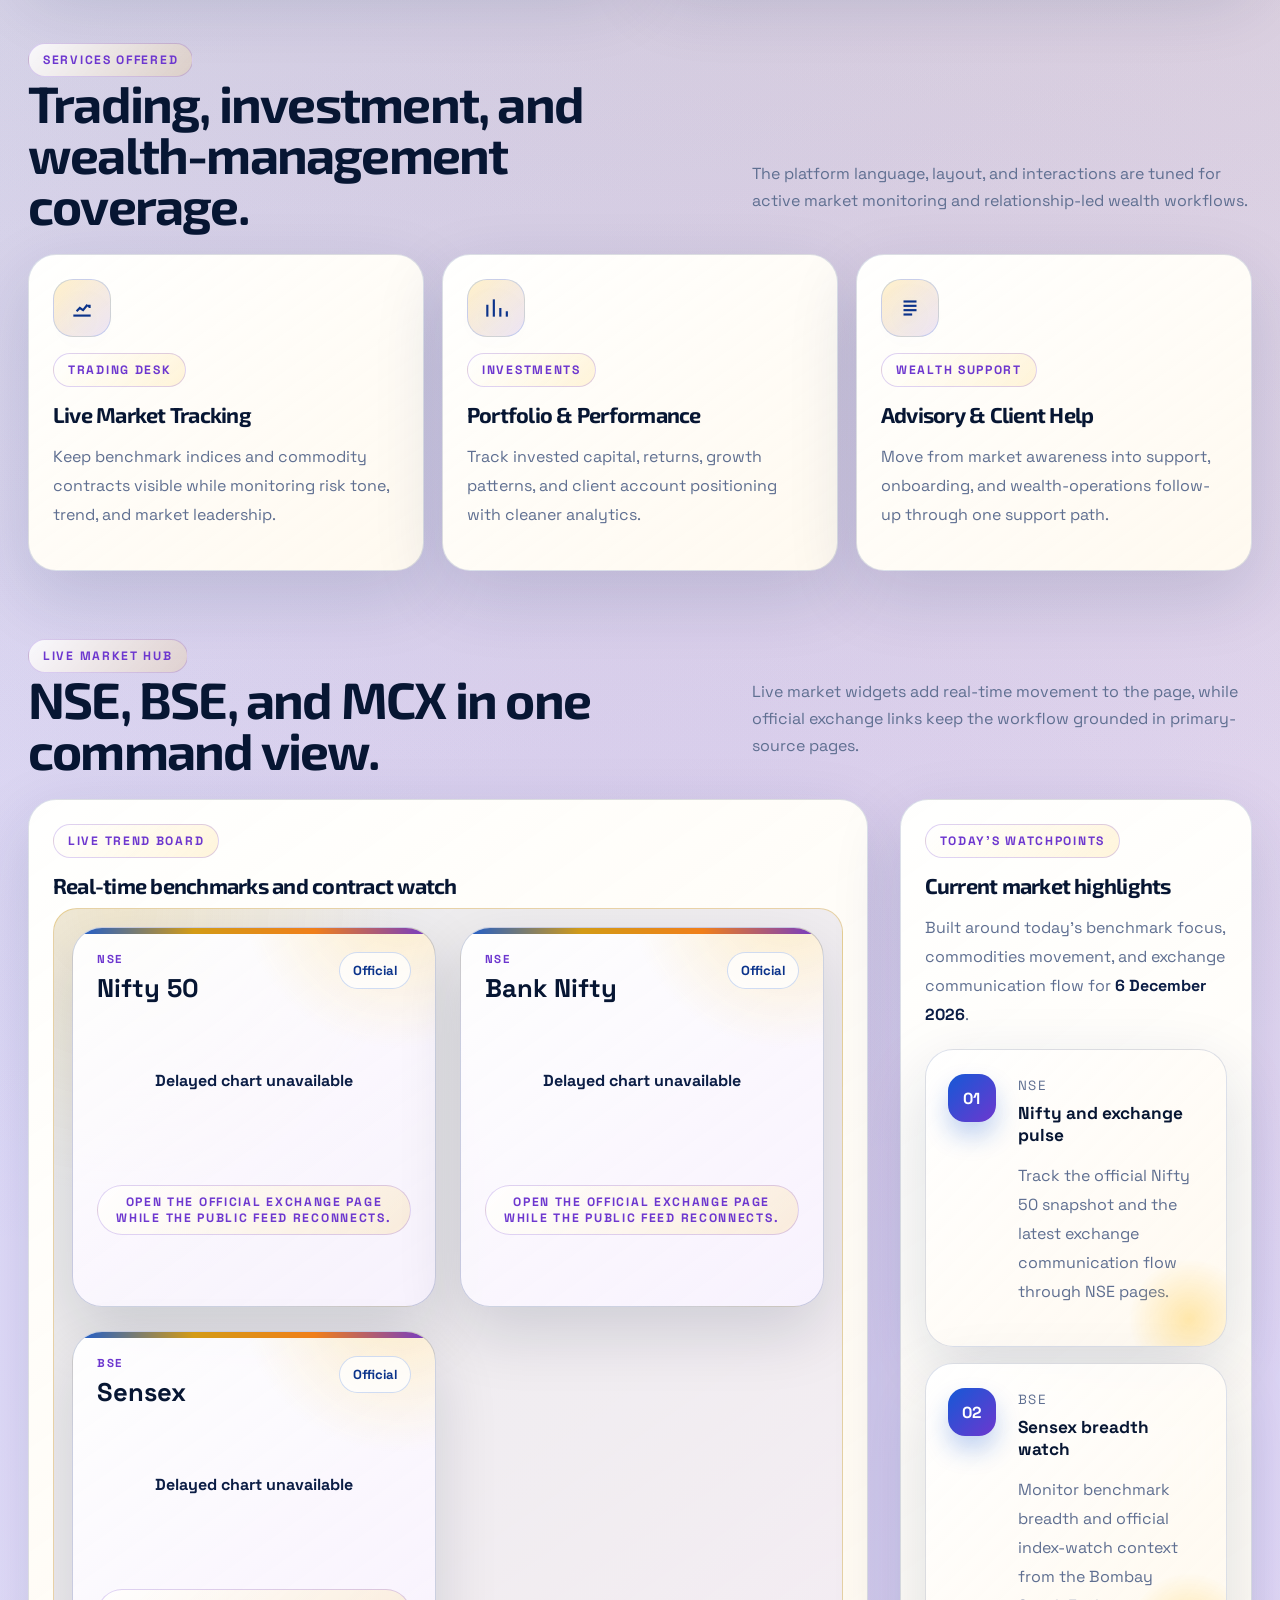
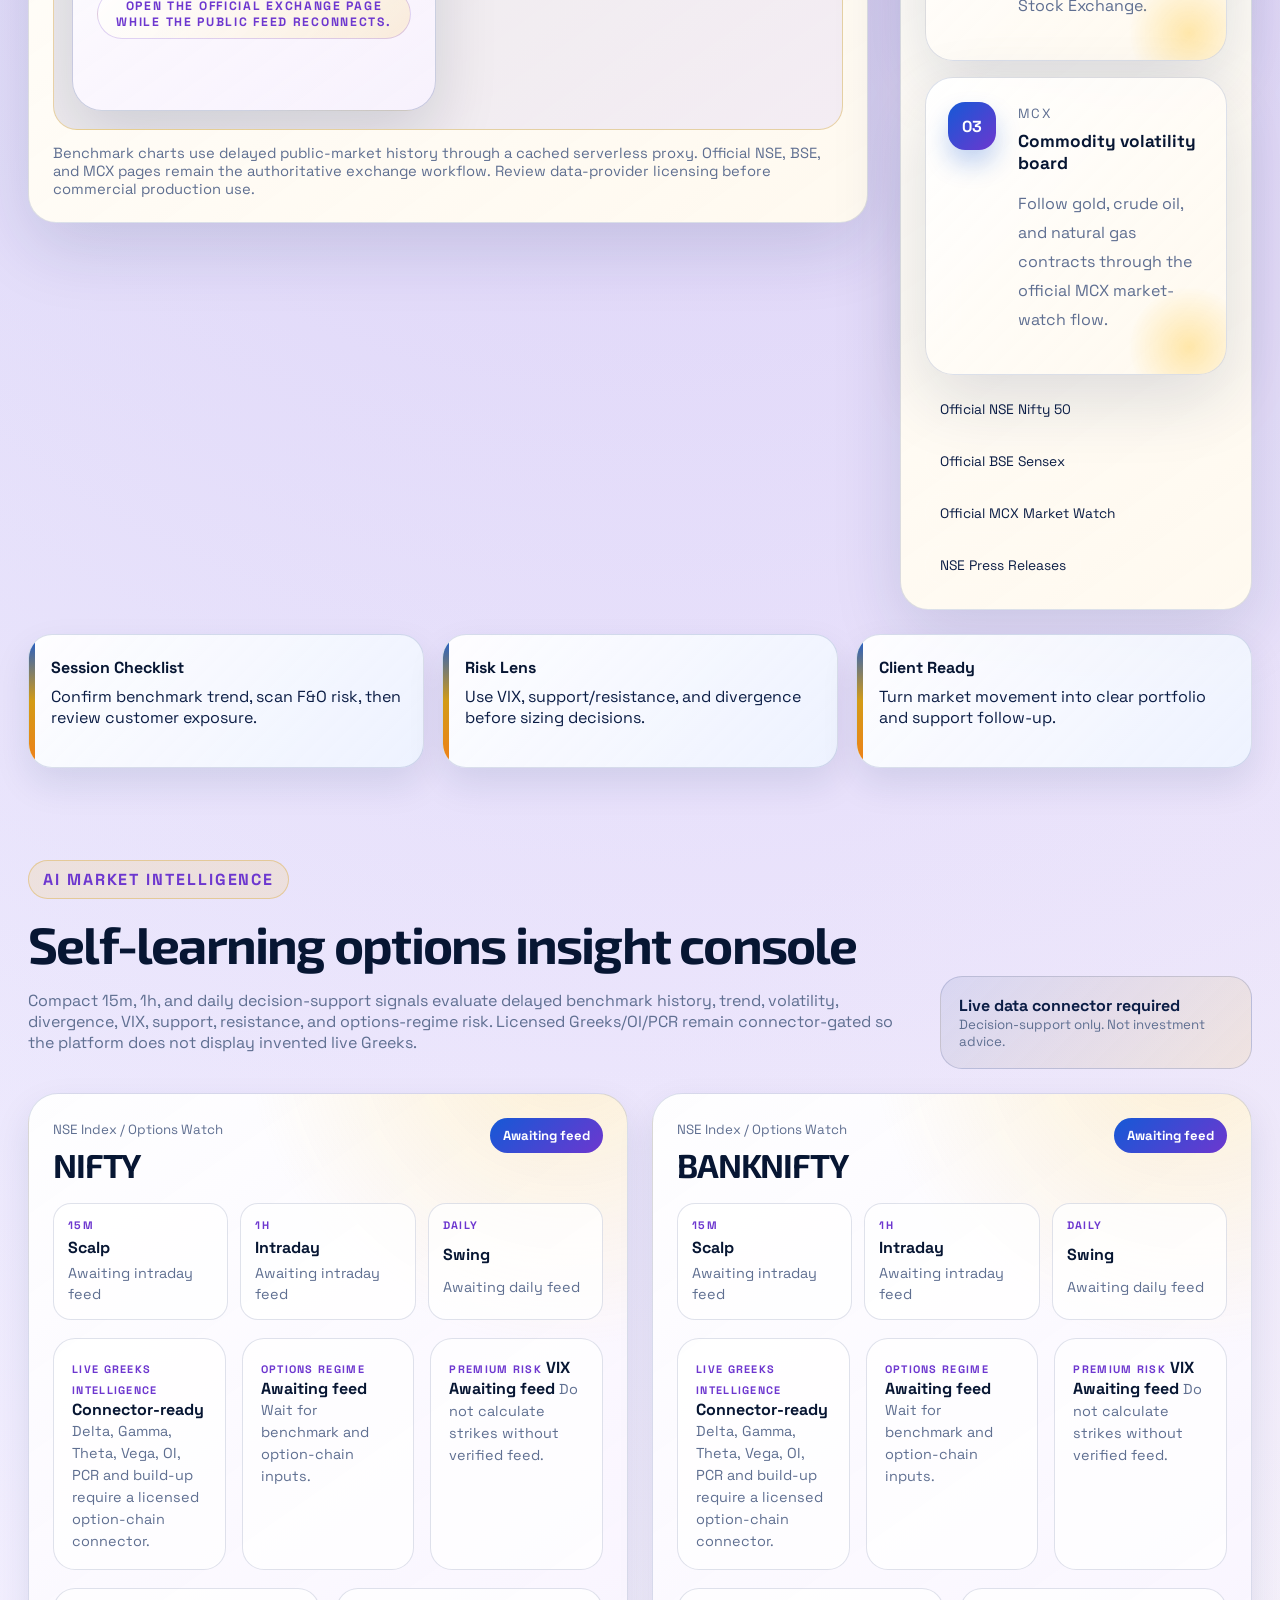
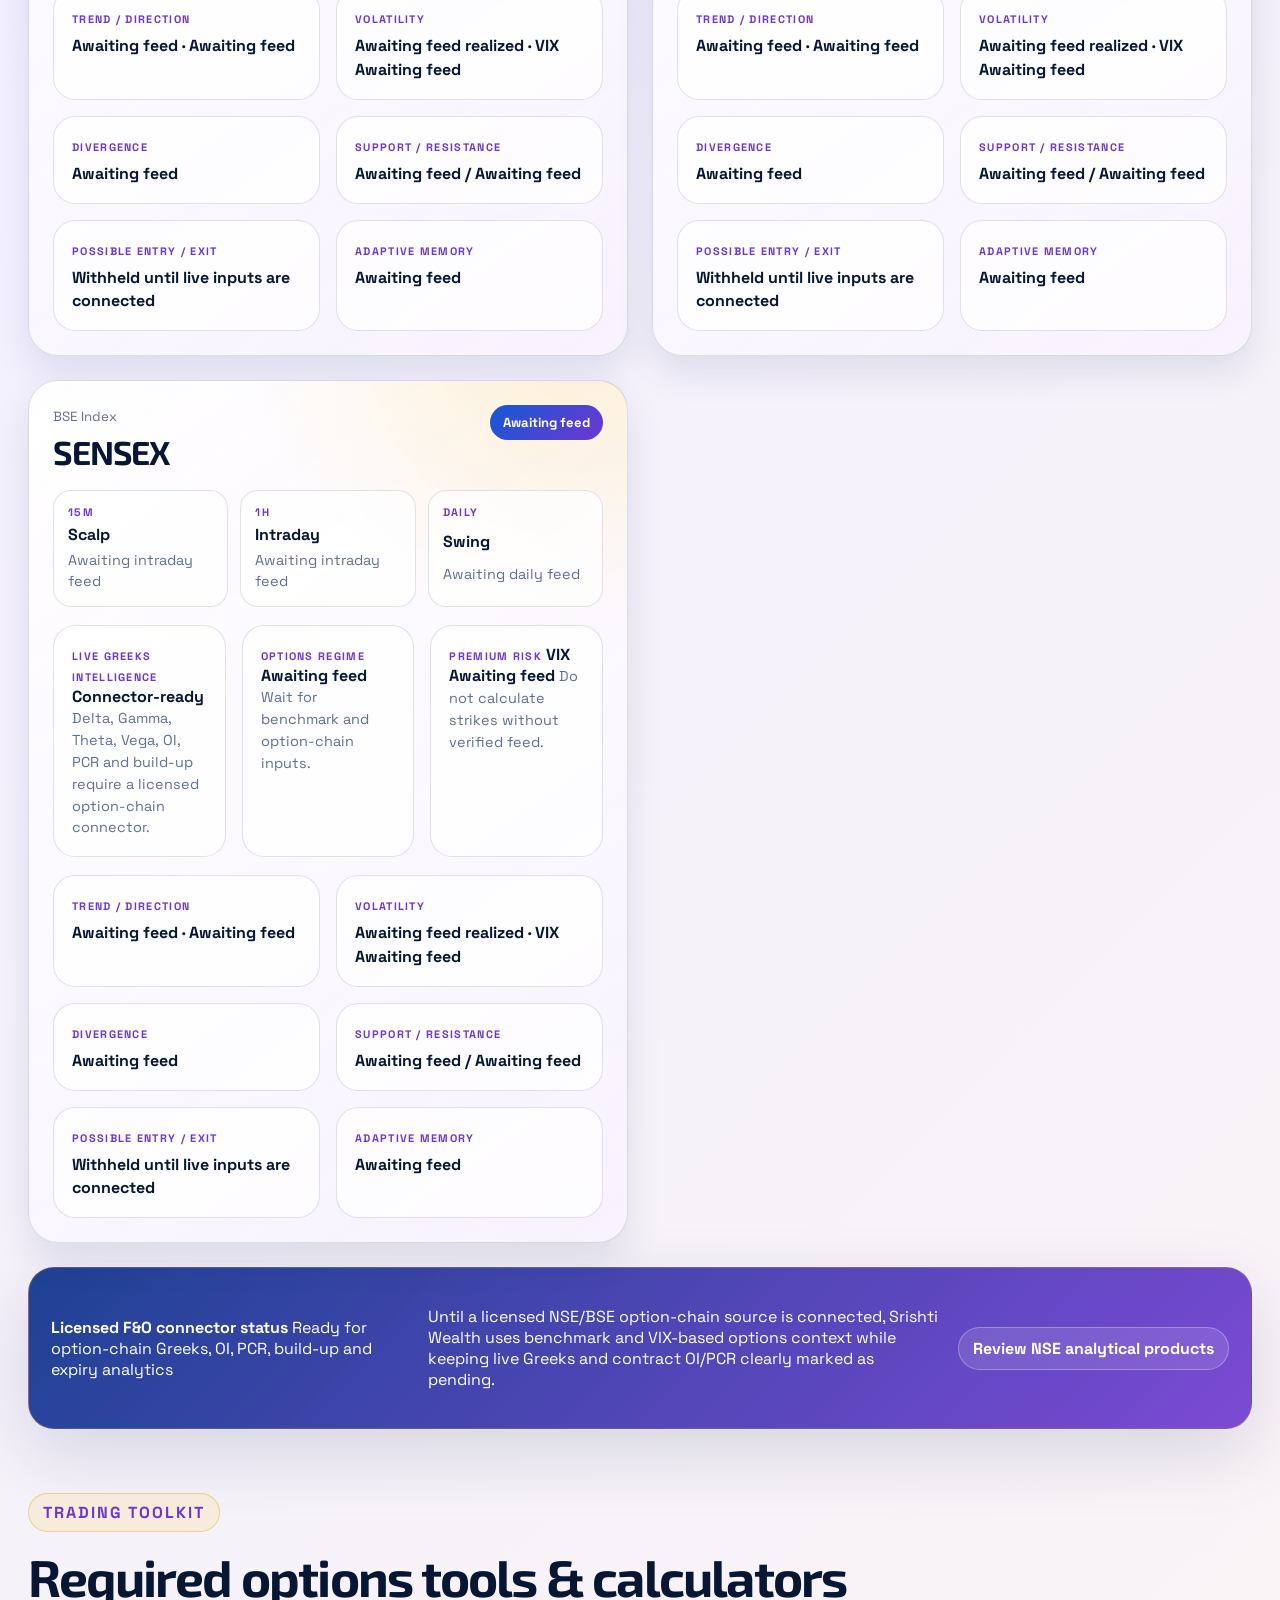
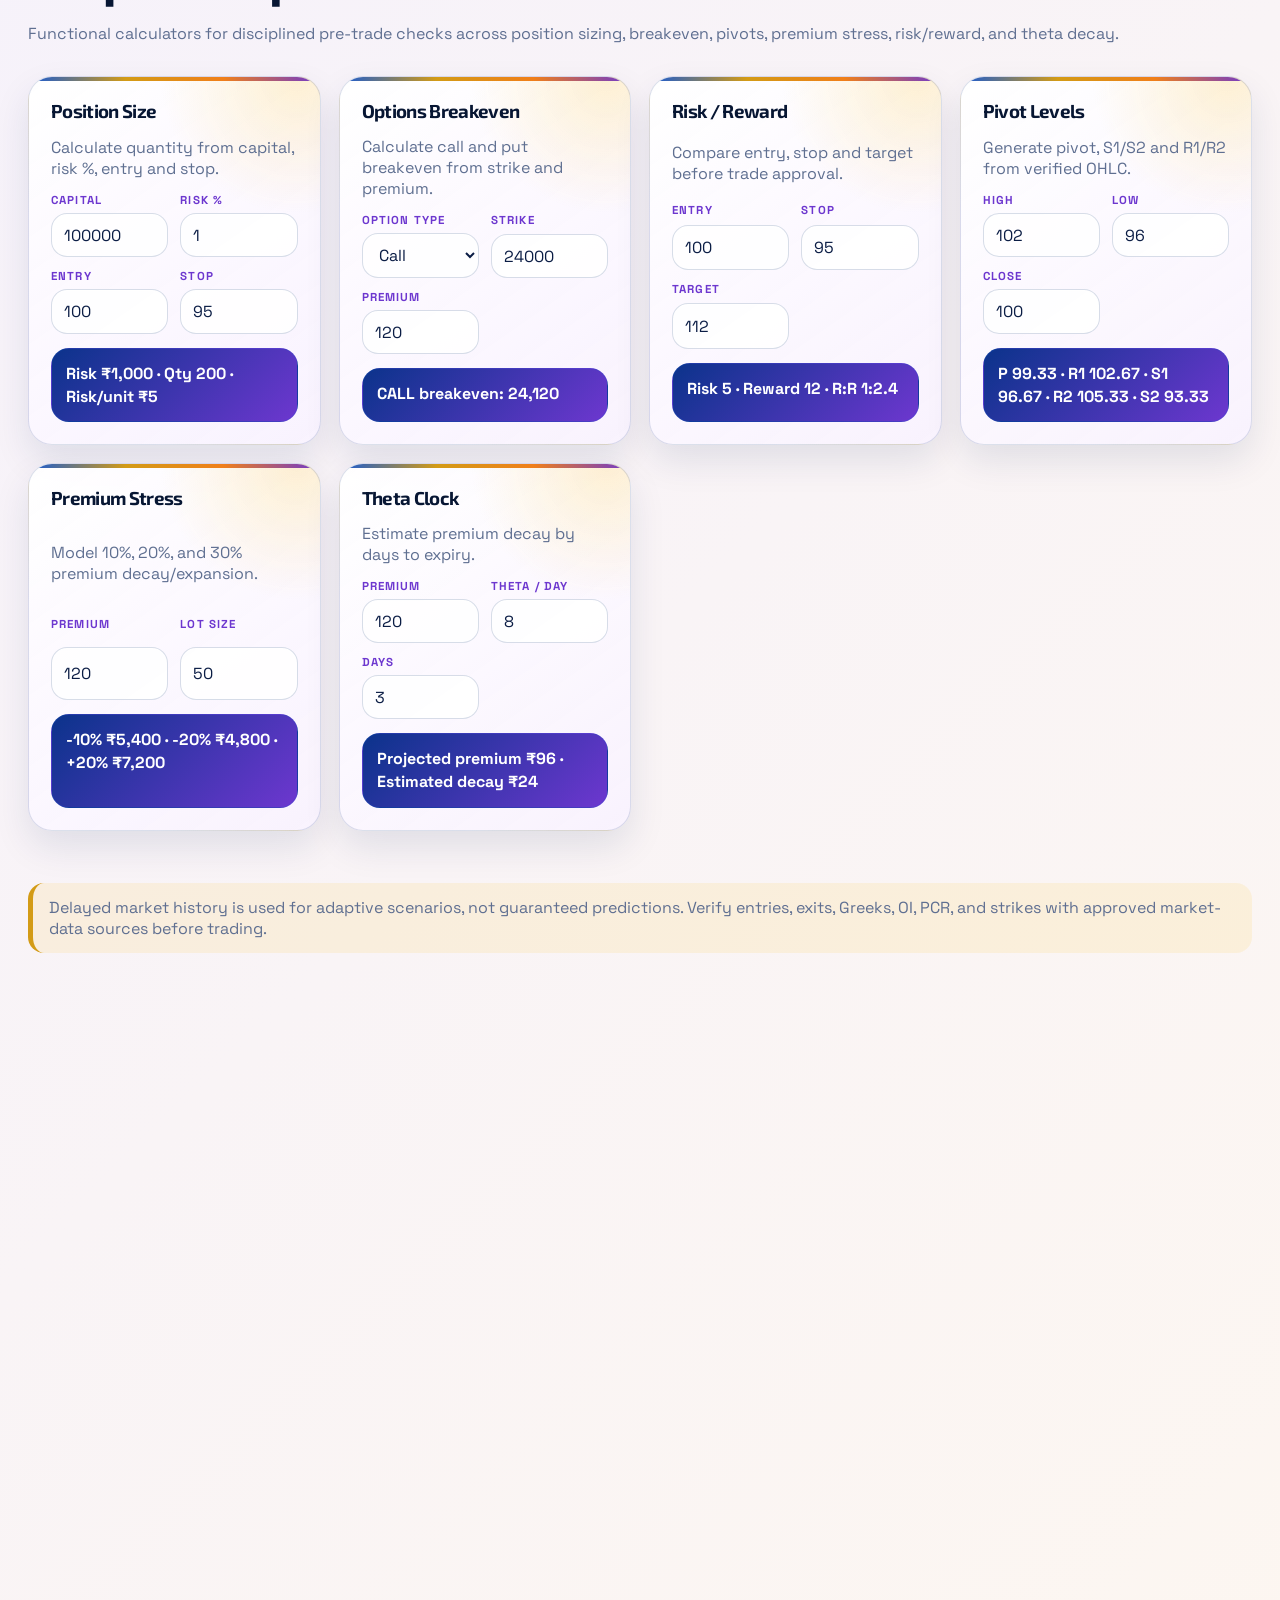
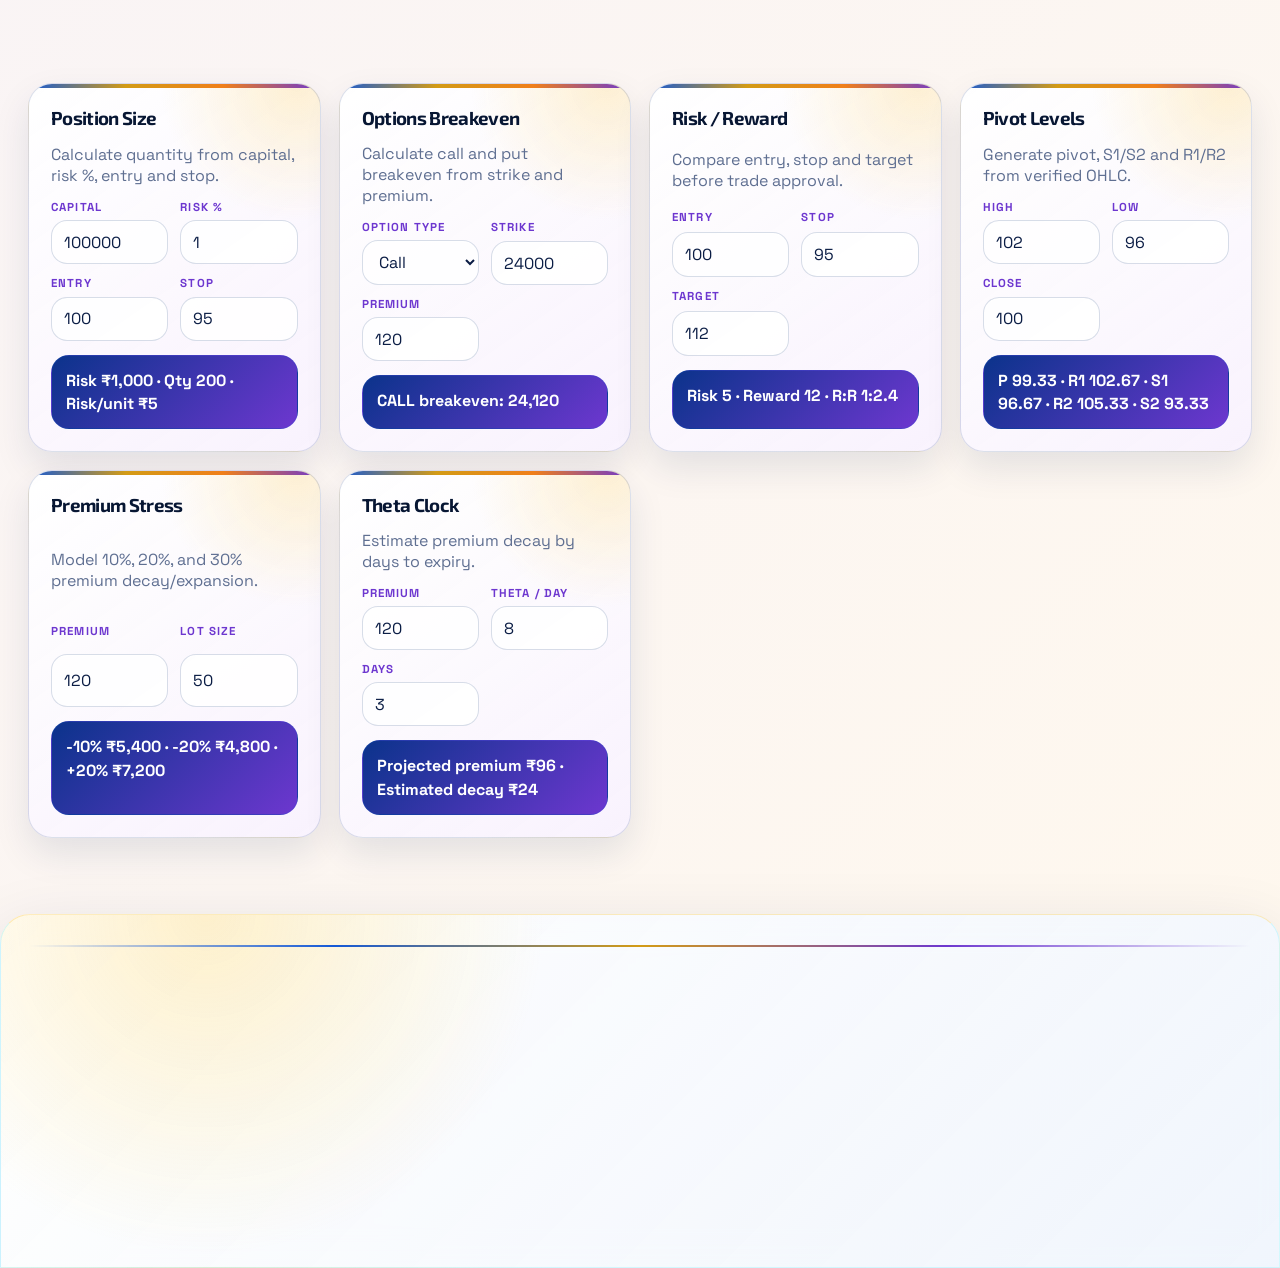
==== commit a6207c92: "Add files via upload" ====
--- a/index.html
+++ b/index.html
@@ -31,6 +31,7 @@
     <script src="ui-preferences.js"></script>
     <script defer src="live-markets.js"></script>
     <script defer src="ai-market-insights.js"></script>
+    <script defer src="trading-tools.js"></script>
     <script defer src="pwa.js"></script>
     <link rel="stylesheet" href="quantum-future.css">
     <link rel="stylesheet" href="srishti-light.css">
@@ -132,9 +133,10 @@
             <a class="brand" href="#top"><img class="brand-logo" src="srishti-wealth-logo.png" alt="Srishti Wealth logo"><div class="brand-copy"><strong>Srishti Wealth</strong><small>srishtiwealth.in</small></div></a>
             <nav class="nav">
                 <a href="#about">About</a>
+                <a href="#services">Services</a>
                 <a href="#markets">Markets</a>
                 <a href="#ipo-watch">IPO Watch</a>
-                <a href="#services">Services</a>
+                <a href="#tools">Tools</a>
                 <a href="#contact">Contact</a>
                 <a class="signin" href="signin.html">Sign In</a>
             </nav>
@@ -188,6 +190,33 @@
                         </div>
                     </div>
                     <div class="ticker-ribbon"><div class="ticker-track" id="highlights-track"></div></div>
+                </div>
+            </div>
+        </section>
+
+        <section id="about">
+            <div class="shell">
+                <div class="head reveal">
+                    <div><span class="tag">About Srishti Wealth</span><h2>Built for active markets and long-term wealth discipline.</h2></div>
+                    <p>Srishti Wealth brings trading visibility, investment decision support, and wealth-management client workflows into one professional operating layer.</p>
+                </div>
+                <div class="about">
+                    <div class="panel reveal"><span>Mission</span><h3>Turn market speed into client-ready clarity.</h3><p>Convert market movement, portfolio status, and risk context into cleaner decisions for traders, investors, and relationship teams.</p></div>
+                    <div class="panel reveal"><span>Vision</span><h3>Create a modern wealth command center.</h3><p>Unify live-market awareness, investment tracking, IPO monitoring, trading tools, and support workflows in a single digital workspace.</p></div>
+                </div>
+            </div>
+        </section>
+
+        <section id="services">
+            <div class="shell">
+                <div class="head reveal">
+                    <div><span class="tag">Services Offered</span><h2>Trading, investment, and wealth-management coverage.</h2></div>
+                    <p>The platform language, layout, and interactions are tuned for active market monitoring and relationship-led wealth workflows.</p>
+                </div>
+                <div class="services">
+                    <div class="service reveal"><div class="service-icon"><svg viewBox="0 0 24 24"><path d="M4 19h16"></path><path d="M7 15l3-3 3 2 4-5"></path><path d="M17 10h2v2"></path></svg></div><span>Trading Desk</span><h3>Live Market Tracking</h3><p>Keep benchmark indices and commodity contracts visible while monitoring risk tone, trend, and market leadership.</p></div>
+                    <div class="service reveal"><div class="service-icon"><svg viewBox="0 0 24 24"><path d="M4 20V9"></path><path d="M10 20V4"></path><path d="M16 20v-8"></path><path d="M22 20v-5"></path></svg></div><span>Investments</span><h3>Portfolio & Performance</h3><p>Track invested capital, returns, growth patterns, and client account positioning with cleaner analytics.</p></div>
+                    <a class="service reveal" href="support.html"><div class="service-icon"><svg viewBox="0 0 24 24"><path d="M6 18h8"></path><path d="M6 14h12"></path><path d="M6 10h12"></path><path d="M6 6h12"></path></svg></div><span>Wealth Support</span><h3>Advisory & Client Help</h3><p>Move from market awareness into support, onboarding, and wealth-operations follow-up through one support path.</p></a>
                 </div>
             </div>
         </section>
@@ -282,32 +311,16 @@
             </div>
         </section>
 
-        <section id="about">
-            <div class="shell">
-                <div class="head reveal">
-                    <div><span class="tag">About Srishti Wealth</span><h2>Built for active markets and long-term wealth discipline.</h2></div>
-                    <p>Srishti Wealth is positioned around trading visibility, investment decision support, and a stronger wealth-management client workflow.</p>
-                </div>
-                <div class="about">
-                    <div class="panel reveal"><span>Mission</span><h3>Turn market speed into client-ready clarity.</h3><p>Bring live market context, portfolio visibility, and wealth operations into one interface that feels fast, modern, and decision-friendly.</p></div>
-                    <div class="panel reveal"><span>Vision</span><h3>Create a modern wealth command center.</h3><p>Unify trading awareness, investment tracking, market pulse, and support workflows into a single digital operating layer.</p></div>
-                </div>
-            </div>
-        </section>
-
-        <section id="services">
-            <div class="shell">
-                <div class="head reveal">
-                    <div><span class="tag">Services</span><h2>Trading, investment, and wealth-management coverage.</h2></div>
-                    <p>The platform language, layout, and interactions are tuned for active market monitoring and relationship-led wealth workflows.</p>
-                </div>
-                <div class="services">
-                    <div class="service reveal"><div class="service-icon"><svg viewBox="0 0 24 24"><path d="M4 19h16"></path><path d="M7 15l3-3 3 2 4-5"></path><path d="M17 10h2v2"></path></svg></div><span>Trading Desk</span><h3>Live Market Tracking</h3><p>Keep benchmark indices and commodity contracts visible while monitoring risk tone and market leadership.</p></div>
-                    <div class="service reveal"><div class="service-icon"><svg viewBox="0 0 24 24"><path d="M4 20V9"></path><path d="M10 20V4"></path><path d="M16 20v-8"></path><path d="M22 20v-5"></path></svg></div><span>Investments</span><h3>Portfolio & Performance</h3><p>Track invested capital, returns, growth patterns, and client account positioning with cleaner analytics.</p></div>
-                    <a class="service reveal" href="support.html"><div class="service-icon"><svg viewBox="0 0 24 24"><path d="M6 18h8"></path><path d="M6 14h12"></path><path d="M6 10h12"></path><path d="M6 6h12"></path></svg></div><span>Wealth Support</span><h3>Advisory & Client Help</h3><p>Move from market awareness into support, onboarding, and wealth-operations follow-up through one support path.</p></a>
-                </div>
-            </div>
-        </section>
+        <section id="tools">
+            <div class="shell">
+                <div class="head reveal">
+                    <div><span class="tag">Tools</span><h2>Functional trading tools and calculators.</h2></div>
+                    <p>Use these pre-trade calculators for position sizing, option breakeven, risk/reward, pivot levels, premium stress, and theta decay.</p>
+                </div>
+                <div class="tools-panel reveal" data-trading-tools></div>
+            </div>
+        </section>
+
     </main>
 
     <footer id="contact">
--- a/srishti-light.css
+++ b/srishti-light.css
@@ -1752,3 +1752,256 @@
         min-height: 220px;
     }
 }
+
+/* Screenshot-driven fixes: readable hero/sign-in text, stable benchmark alignment, and functional tools. */
+.copy h1 {
+    max-width: 840px !important;
+    font-size: clamp(2.7rem, 5vw, 4.65rem) !important;
+    line-height: 0.98 !important;
+    letter-spacing: -0.055em !important;
+}
+
+.copy > p {
+    max-width: 720px !important;
+    font-size: clamp(1rem, 1.12vw, 1.14rem) !important;
+}
+
+.hero {
+    grid-template-columns: minmax(0, 0.98fr) minmax(390px, 0.86fr) !important;
+}
+
+.brand-panel h1 {
+    max-width: 720px;
+    color: var(--sw-heading) !important;
+    font-size: clamp(2.1rem, 3.4vw, 3.15rem) !important;
+    line-height: 1.04 !important;
+}
+
+.brand-panel p {
+    color: #4f607f !important;
+}
+
+.signal-card {
+    border-color: rgba(21, 89, 214, 0.18) !important;
+    background:
+        linear-gradient(135deg, rgba(255, 255, 255, 0.94), rgba(255, 248, 237, 0.86)) !important;
+}
+
+.signal-card strong {
+    color: var(--sw-heading) !important;
+}
+
+.signal-card span {
+    color: #536784 !important;
+}
+
+.auth-shell {
+    width: min(1220px, calc(100% - 34px)) !important;
+}
+
+.panel,
+.market-board,
+.benchmark-grid,
+.benchmark-widget,
+.tv-widget-shell,
+.ai-insight-card,
+.tools-panel,
+.calculator-console {
+    min-width: 0 !important;
+    max-width: 100% !important;
+}
+
+.market-grid {
+    grid-template-columns: minmax(0, 1.62fr) minmax(330px, 0.68fr) !important;
+}
+
+.benchmark-grid {
+    grid-template-columns: repeat(auto-fit, minmax(min(100%, 335px), 1fr)) !important;
+}
+
+.benchmark-widget {
+    padding: clamp(18px, 2vw, 24px) !important;
+}
+
+.benchmark-head,
+.benchmark-widget header {
+    align-items: flex-start !important;
+}
+
+.benchmark-head a,
+.benchmark-widget header a,
+.benchmark-footer a {
+    max-width: 124px;
+    overflow: hidden;
+    text-overflow: ellipsis;
+    white-space: nowrap;
+}
+
+.benchmark-quote {
+    display: grid !important;
+    grid-template-columns: minmax(0, 1fr) auto;
+    align-items: center !important;
+}
+
+.benchmark-quote strong {
+    min-width: 0;
+    overflow-wrap: anywhere;
+    font-size: clamp(2rem, 3.1vw, 2.85rem) !important;
+}
+
+.benchmark-quote span {
+    max-width: 100%;
+    color: #fff !important;
+    font-size: 0.88rem;
+    text-align: center;
+}
+
+.timeframe-strip {
+    grid-template-columns: repeat(3, minmax(0, 1fr)) !important;
+}
+
+.timeframe-pill {
+    align-content: start;
+    min-height: 124px;
+    padding: 13px !important;
+}
+
+.timeframe-pill small,
+.timeframe-pill strong,
+.timeframe-pill span {
+    overflow-wrap: anywhere;
+}
+
+.timeframe-pill strong {
+    font-size: 1rem !important;
+}
+
+.timeframe-pill span {
+    border-radius: 999px;
+    padding: 8px 10px;
+    background: rgba(255, 204, 72, 0.13);
+    color: #415173 !important;
+    font-size: 0.78rem !important;
+    font-weight: 800;
+    letter-spacing: 0.08em;
+    text-transform: uppercase;
+}
+
+.benchmark-footer span,
+.benchmark-widget footer span {
+    flex: 1 1 220px;
+    border: 1px solid rgba(211, 155, 22, 0.28);
+    border-radius: 999px;
+    padding: 10px 13px;
+    background: rgba(255, 248, 237, 0.74);
+    color: #50617f !important;
+    font-weight: 800;
+    letter-spacing: 0.06em;
+    text-transform: uppercase;
+}
+
+.calculator-console {
+    display: grid !important;
+    grid-template-columns: repeat(auto-fit, minmax(285px, 1fr)) !important;
+    gap: 18px !important;
+}
+
+.calculator-card {
+    position: relative;
+    overflow: hidden;
+    display: grid;
+    gap: 14px;
+    padding: 22px !important;
+    border: 1px solid rgba(35, 66, 128, 0.16);
+    border-radius: 24px;
+    background:
+        radial-gradient(circle at 92% 0, rgba(255, 204, 72, 0.24), transparent 30%),
+        linear-gradient(145deg, rgba(255, 255, 255, 0.94), rgba(248, 242, 255, 0.88)) !important;
+    box-shadow: var(--sw-shadow-soft);
+}
+
+.calculator-card::before {
+    content: "";
+    position: absolute;
+    inset: 0 0 auto;
+    height: 4px;
+    background: linear-gradient(90deg, var(--sw-blue), var(--sw-gold), var(--sw-saffron), var(--sw-violet));
+}
+
+.calculator-card h3 {
+    margin: 0 !important;
+    color: var(--sw-heading) !important;
+}
+
+.calculator-card p {
+    margin: 0 !important;
+    color: var(--sw-muted) !important;
+}
+
+.calculator-fields {
+    display: grid;
+    grid-template-columns: repeat(2, minmax(0, 1fr));
+    gap: 12px;
+}
+
+.calculator-fields label {
+    display: grid;
+    gap: 6px;
+}
+
+.calculator-fields span {
+    color: var(--sw-violet) !important;
+    font-size: 0.72rem;
+    font-weight: 900;
+    letter-spacing: 0.10em;
+    text-transform: uppercase;
+}
+
+.calculator-fields input,
+.calculator-fields select {
+    min-height: 44px;
+    padding: 10px 12px;
+}
+
+.calculator-card output {
+    display: block;
+    min-height: 54px;
+    border: 1px solid rgba(21, 89, 214, 0.18);
+    border-radius: 18px;
+    padding: 13px 14px;
+    color: #fff !important;
+    background: linear-gradient(135deg, var(--sw-blue-2), var(--sw-violet));
+    font-weight: 800;
+    line-height: 1.45;
+}
+
+@media (max-width: 1180px) {
+    .hero,
+    .market-grid {
+        grid-template-columns: 1fr !important;
+    }
+}
+
+@media (max-width: 720px) {
+    .copy h1 {
+        font-size: clamp(2.15rem, 11vw, 3.05rem) !important;
+        line-height: 1.02 !important;
+    }
+
+    .brand-panel h1 {
+        font-size: clamp(1.95rem, 9vw, 2.55rem) !important;
+    }
+
+    .benchmark-quote {
+        grid-template-columns: 1fr !important;
+    }
+
+    .timeframe-strip,
+    .calculator-fields {
+        grid-template-columns: 1fr !important;
+    }
+
+    .timeframe-pill {
+        min-height: 0;
+    }
+}
--- a/srishti-light.css
+++ b/srishti-light.css
@@ -1752,3 +1752,256 @@
         min-height: 220px;
     }
 }
+
+/* Screenshot-driven fixes: readable hero/sign-in text, stable benchmark alignment, and functional tools. */
+.copy h1 {
+    max-width: 840px !important;
+    font-size: clamp(2.7rem, 5vw, 4.65rem) !important;
+    line-height: 0.98 !important;
+    letter-spacing: -0.055em !important;
+}
+
+.copy > p {
+    max-width: 720px !important;
+    font-size: clamp(1rem, 1.12vw, 1.14rem) !important;
+}
+
+.hero {
+    grid-template-columns: minmax(0, 0.98fr) minmax(390px, 0.86fr) !important;
+}
+
+.brand-panel h1 {
+    max-width: 720px;
+    color: var(--sw-heading) !important;
+    font-size: clamp(2.1rem, 3.4vw, 3.15rem) !important;
+    line-height: 1.04 !important;
+}
+
+.brand-panel p {
+    color: #4f607f !important;
+}
+
+.signal-card {
+    border-color: rgba(21, 89, 214, 0.18) !important;
+    background:
+        linear-gradient(135deg, rgba(255, 255, 255, 0.94), rgba(255, 248, 237, 0.86)) !important;
+}
+
+.signal-card strong {
+    color: var(--sw-heading) !important;
+}
+
+.signal-card span {
+    color: #536784 !important;
+}
+
+.auth-shell {
+    width: min(1220px, calc(100% - 34px)) !important;
+}
+
+.panel,
+.market-board,
+.benchmark-grid,
+.benchmark-widget,
+.tv-widget-shell,
+.ai-insight-card,
+.tools-panel,
+.calculator-console {
+    min-width: 0 !important;
+    max-width: 100% !important;
+}
+
+.market-grid {
+    grid-template-columns: minmax(0, 1.62fr) minmax(330px, 0.68fr) !important;
+}
+
+.benchmark-grid {
+    grid-template-columns: repeat(auto-fit, minmax(min(100%, 335px), 1fr)) !important;
+}
+
+.benchmark-widget {
+    padding: clamp(18px, 2vw, 24px) !important;
+}
+
+.benchmark-head,
+.benchmark-widget header {
+    align-items: flex-start !important;
+}
+
+.benchmark-head a,
+.benchmark-widget header a,
+.benchmark-footer a {
+    max-width: 124px;
+    overflow: hidden;
+    text-overflow: ellipsis;
+    white-space: nowrap;
+}
+
+.benchmark-quote {
+    display: grid !important;
+    grid-template-columns: minmax(0, 1fr) auto;
+    align-items: center !important;
+}
+
+.benchmark-quote strong {
+    min-width: 0;
+    overflow-wrap: anywhere;
+    font-size: clamp(2rem, 3.1vw, 2.85rem) !important;
+}
+
+.benchmark-quote span {
+    max-width: 100%;
+    color: #fff !important;
+    font-size: 0.88rem;
+    text-align: center;
+}
+
+.timeframe-strip {
+    grid-template-columns: repeat(3, minmax(0, 1fr)) !important;
+}
+
+.timeframe-pill {
+    align-content: start;
+    min-height: 124px;
+    padding: 13px !important;
+}
+
+.timeframe-pill small,
+.timeframe-pill strong,
+.timeframe-pill span {
+    overflow-wrap: anywhere;
+}
+
+.timeframe-pill strong {
+    font-size: 1rem !important;
+}
+
+.timeframe-pill span {
+    border-radius: 999px;
+    padding: 8px 10px;
+    background: rgba(255, 204, 72, 0.13);
+    color: #415173 !important;
+    font-size: 0.78rem !important;
+    font-weight: 800;
+    letter-spacing: 0.08em;
+    text-transform: uppercase;
+}
+
+.benchmark-footer span,
+.benchmark-widget footer span {
+    flex: 1 1 220px;
+    border: 1px solid rgba(211, 155, 22, 0.28);
+    border-radius: 999px;
+    padding: 10px 13px;
+    background: rgba(255, 248, 237, 0.74);
+    color: #50617f !important;
+    font-weight: 800;
+    letter-spacing: 0.06em;
+    text-transform: uppercase;
+}
+
+.calculator-console {
+    display: grid !important;
+    grid-template-columns: repeat(auto-fit, minmax(285px, 1fr)) !important;
+    gap: 18px !important;
+}
+
+.calculator-card {
+    position: relative;
+    overflow: hidden;
+    display: grid;
+    gap: 14px;
+    padding: 22px !important;
+    border: 1px solid rgba(35, 66, 128, 0.16);
+    border-radius: 24px;
+    background:
+        radial-gradient(circle at 92% 0, rgba(255, 204, 72, 0.24), transparent 30%),
+        linear-gradient(145deg, rgba(255, 255, 255, 0.94), rgba(248, 242, 255, 0.88)) !important;
+    box-shadow: var(--sw-shadow-soft);
+}
+
+.calculator-card::before {
+    content: "";
+    position: absolute;
+    inset: 0 0 auto;
+    height: 4px;
+    background: linear-gradient(90deg, var(--sw-blue), var(--sw-gold), var(--sw-saffron), var(--sw-violet));
+}
+
+.calculator-card h3 {
+    margin: 0 !important;
+    color: var(--sw-heading) !important;
+}
+
+.calculator-card p {
+    margin: 0 !important;
+    color: var(--sw-muted) !important;
+}
+
+.calculator-fields {
+    display: grid;
+    grid-template-columns: repeat(2, minmax(0, 1fr));
+    gap: 12px;
+}
+
+.calculator-fields label {
+    display: grid;
+    gap: 6px;
+}
+
+.calculator-fields span {
+    color: var(--sw-violet) !important;
+    font-size: 0.72rem;
+    font-weight: 900;
+    letter-spacing: 0.10em;
+    text-transform: uppercase;
+}
+
+.calculator-fields input,
+.calculator-fields select {
+    min-height: 44px;
+    padding: 10px 12px;
+}
+
+.calculator-card output {
+    display: block;
+    min-height: 54px;
+    border: 1px solid rgba(21, 89, 214, 0.18);
+    border-radius: 18px;
+    padding: 13px 14px;
+    color: #fff !important;
+    background: linear-gradient(135deg, var(--sw-blue-2), var(--sw-violet));
+    font-weight: 800;
+    line-height: 1.45;
+}
+
+@media (max-width: 1180px) {
+    .hero,
+    .market-grid {
+        grid-template-columns: 1fr !important;
+    }
+}
+
+@media (max-width: 720px) {
+    .copy h1 {
+        font-size: clamp(2.15rem, 11vw, 3.05rem) !important;
+        line-height: 1.02 !important;
+    }
+
+    .brand-panel h1 {
+        font-size: clamp(1.95rem, 9vw, 2.55rem) !important;
+    }
+
+    .benchmark-quote {
+        grid-template-columns: 1fr !important;
+    }
+
+    .timeframe-strip,
+    .calculator-fields {
+        grid-template-columns: 1fr !important;
+    }
+
+    .timeframe-pill {
+        min-height: 0;
+    }
+}
